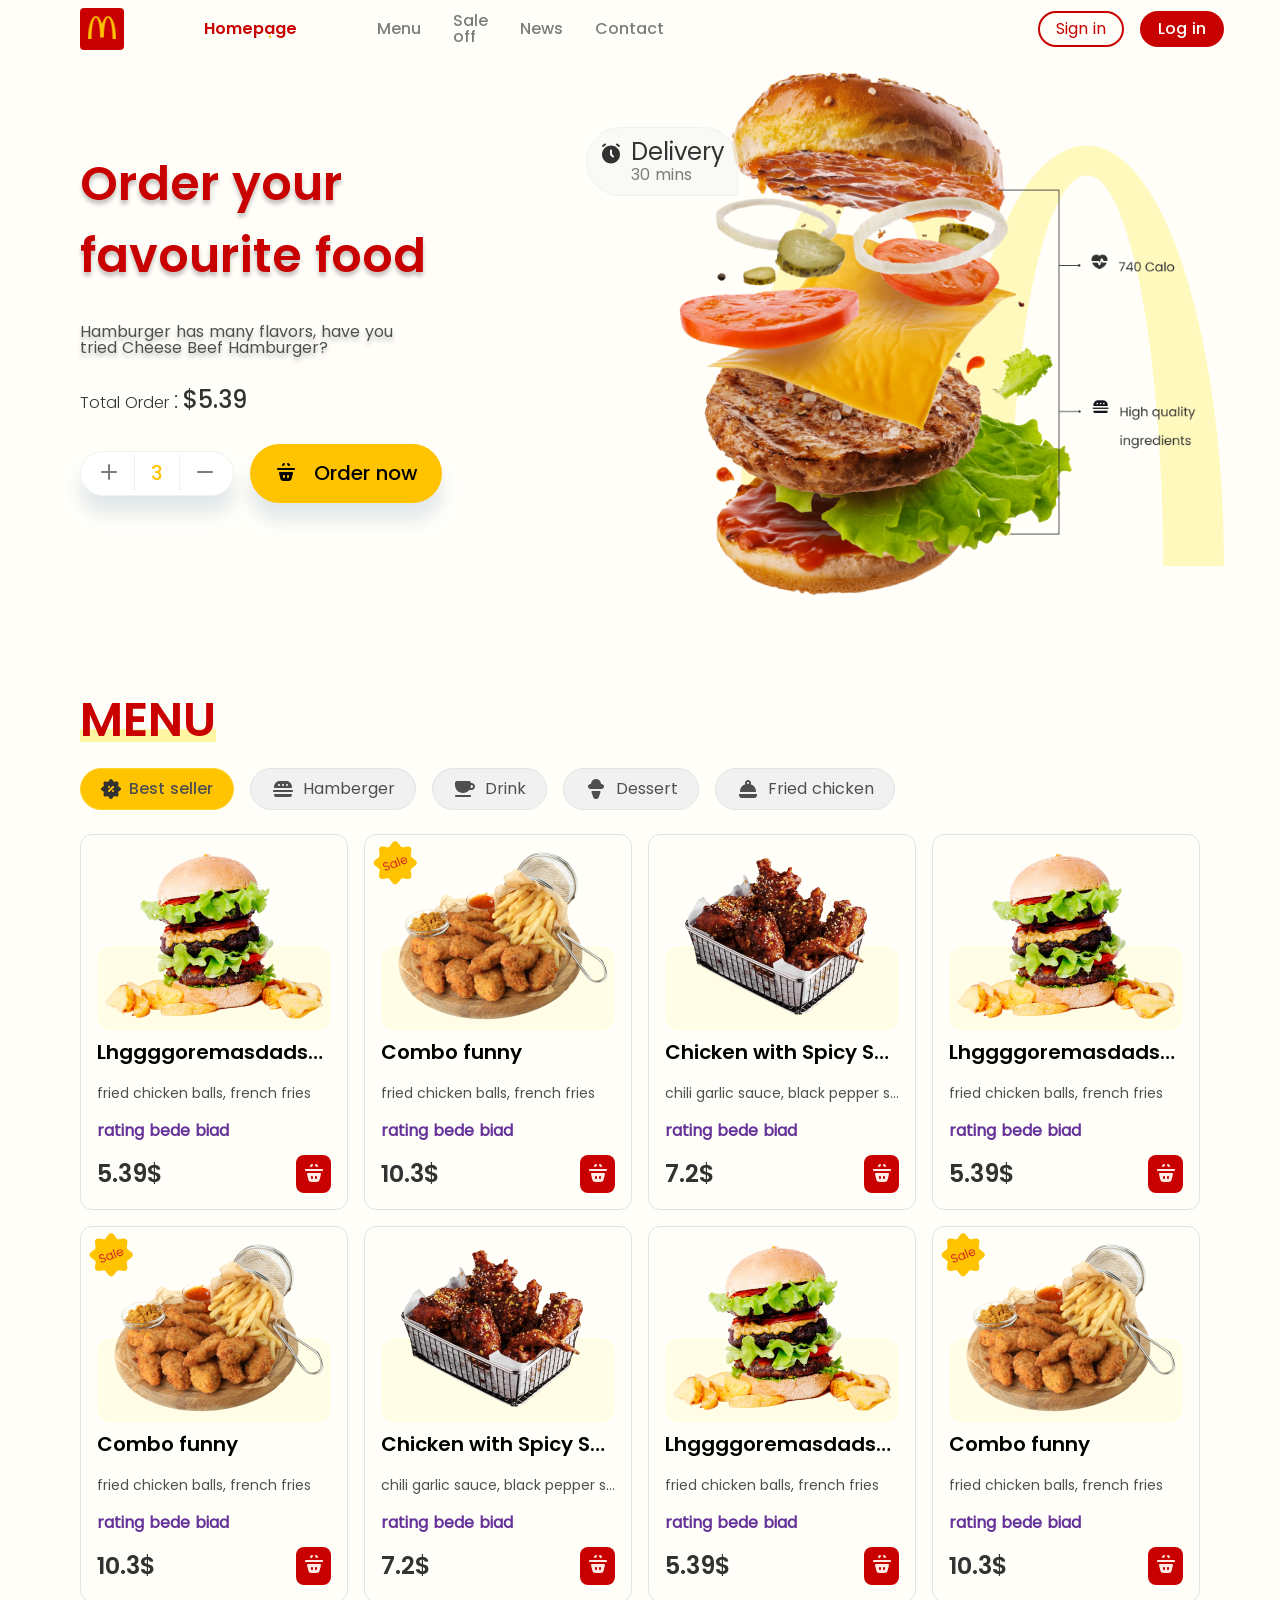
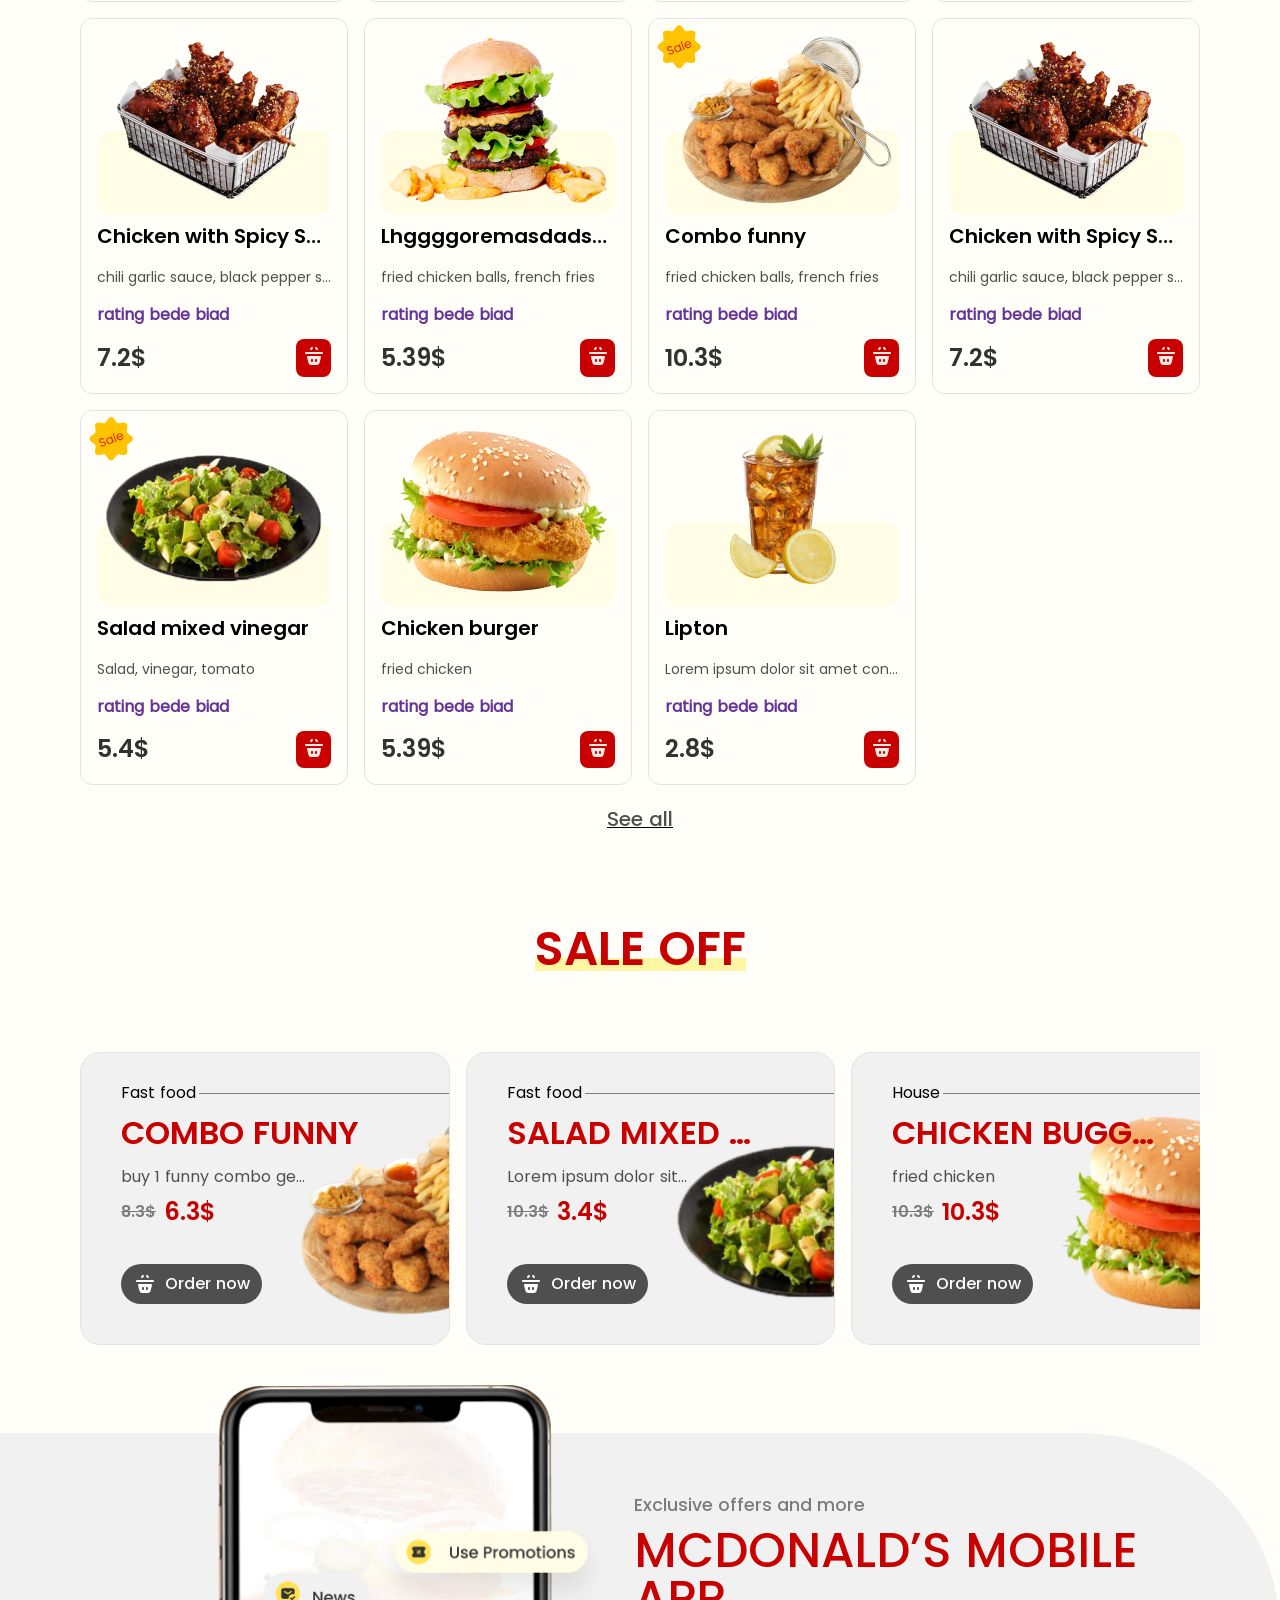
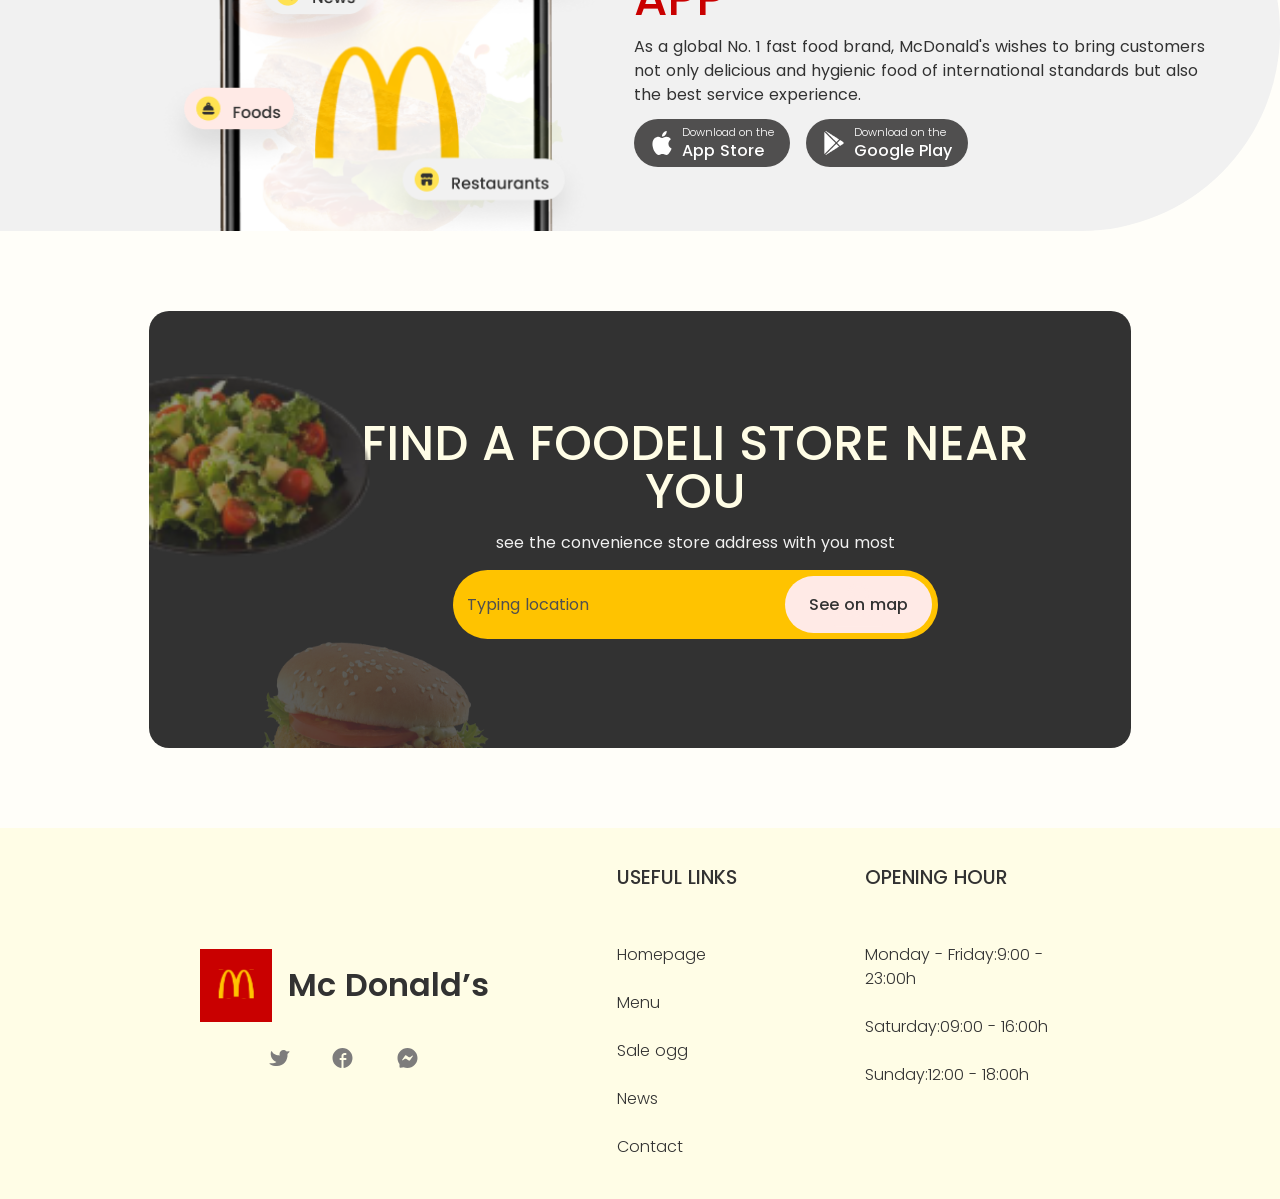
==== index/index.html @ 218534d5 "Add trans and anim to Footer" ====
<!DOCTYPE html>
<html lang="en" dir="ltr">
<head>
    <meta charset="UTF-8">
    <meta name="viewport" content="width=device-width, initial-scale=1.0">


    <link rel="stylesheet" href="../styles/Configure_styles/ResetCss.css">
    <link rel="stylesheet" href="../styles/Configure_styles/Add_fonts.css">
    <link rel="stylesheet" href="../styles/Configure_styles/root.css">


    <link rel="stylesheet" href="../styles/Basic_Styles/HeaderStyle.css">
    <link rel="stylesheet" href="../styles/Basic_Styles/MainStyle.css">
    <link rel="stylesheet" href="../styles/Basic_Styles/FooterStyle.css">

    <link rel="stylesheet" href="../styles/Responsice_Styles/RES_Header.css">
    <link rel="stylesheet" href="../styles/Responsice_Styles/RES_Main.css">
    <link rel="stylesheet" href="../styles/Responsice_Styles/RES_Footer.css">


    <link rel="stylesheet" href="../styles/Trans_Anim_Styles/TransAndAnim_HEADER.css">
    <link rel="stylesheet" href="../styles/Trans_Anim_Styles/TransAndAnim_MAIN.css">
    <link rel="stylesheet" href="../styles/Trans_Anim_Styles/TransAndAnim_FOOTER.css">


    <link rel="icon" href="../images/fac_icon/fav_icon.png">

    <title>97-Guy ft. McDonalds</title>
</head>
<body>

    <header>
        <div class="anim_Main-nav-btn__hover"></div>
        <nav class="header__Mainnavbtn-Container header__GridItmes">
            <a href="#" class="header__MainmacIcon  header__Mainnavbtn-items"  >
                <svg width="28" height="23" viewBox="0 0 28 23" fill="none" xmlns="http://www.w3.org/2000/svg" xmlns:xlink="http://www.w3.org/1999/xlink">
                    <rect width="28" height="23" fill="url(#pattern0_1_102)"/>
                    <defs>
                    <pattern id="pattern0_1_102" patternContentUnits="objectBoundingBox" width="1" height="1">
                    <use xlink:href="#image0_1_102" transform="matrix(0.00198876 0 0 0.0022527 -0.295505 -0.056417)"/>
                    </pattern>
                    <image id="image0_1_102" width="800" height="500" preserveAspectRatio="none" xlink:href="[data-uri]"/>
                    </defs>
                </svg>    
            </a>
            <a href="#HOME_TITLE" class="header__Mainnavtext header__Mainnavbtn-items _CURRENT-PAGE">Homepage</a>
            <a href="#MENU_TITLE" class="header__Mainnavtext header__Mainnavbtn-items">Menu</a>
            <a href="#SALE_OFF" class="header__Mainnavtext header__Mainnavbtn-items">Sale off</a>
            <a href="#NEWS" class="header__Mainnavtext header__Mainnavbtn-items">News</a>
            <a href="#NAV_LINKS" class="header__Mainnavtext header__Mainnavbtn-items">Contact</a>
        </nav>

        <nav class="header__navbtn-Container header__GridItmes">
            <a href="#" class="header__navbtn-items">Sign in</a>
            <a href="#" class="header__navbtn-items">Log in</a>
        </nav>

        <section class="header__MainIdea-Container header__GridItmes">
            <div class="__MainTitleHeader-Container" id="HOME_TITLE">
                <h1>Order your favourite food</h1>
            </div>
            <div class="__MainDiscriptionHeader-Container">
                <p>Hamburger has many flavors, have you tried Cheese Beef Hamburger?</p>
            </div>
            <div class="__MainTotalOderSampleHeader-Container">
                Total Order <span>:</span> <span>$5.39</span>
            </div>
            <div class="__MainCountOrderSampleHeader-Container">
                <a href="#" class="__plusCountOrder">
                    <svg width="24" height="24" viewBox="0 0 24 24" fill="none" xmlns="http://www.w3.org/2000/svg">
                        <path d="M12 5V19" stroke="#7D7C7C" stroke-width="2" stroke-linecap="round" stroke-linejoin="round"/>
                        <path d="M5 12H19" stroke="#7D7C7C" stroke-width="2" stroke-linecap="round" stroke-linejoin="round"/>
                    </svg>                        
                </a>
                <div class="" id="order_conutHeader">
                    3
                </div>
                <a href="#" class="__minussCountOrder">
                    <svg width="24" height="24" viewBox="0 0 24 24" fill="none" xmlns="http://www.w3.org/2000/svg">
                        <path d="M5 12H19" stroke="#7D7C7C" stroke-width="2" stroke-linecap="round" stroke-linejoin="round"/>
                    </svg>                    
                </a>
            </div>
            <a href="#" class="__MainOdernowBtn">
                <div class="basket_icon">
                    <svg width="24" height="24" viewBox="0 0 24 24" fill="none" xmlns="http://www.w3.org/2000/svg">
                    <path fill-rule="evenodd" clip-rule="evenodd" d="M5.9963 12C5.344 12 4.86633 12.6144 5.02717 13.2466L6.42488 18.7398C6.76319 20.0693 7.96032 21 9.33225 21H14.6652C16.0383 21 17.2362 20.0678 17.5734 18.7367L18.9644 13.2456C19.1245 12.6137 18.6469 12 17.9951 12H5.9963ZM9 16C9 15.4477 9.44771 15 10 15C10.5523 15 11 15.4477 11 16V17C11 17.5523 10.5523 18 10 18C9.44771 18 9 17.5523 9 17V16ZM13 16C13 15.4477 13.4477 15 14 15C14.5523 15 15 15.4477 15 16V17C15 17.5523 14.5523 18 14 18C13.4477 18 13 17.5523 13 17V16Z" fill="#FFEAE6"/>
                    <path d="M3 9C3 8.44772 3.44772 8 4 8H20C20.5523 8 21 8.44772 21 9C21 9.55228 20.5523 10 20 10H4C3.44772 10 3 9.55228 3 9Z" fill="#FFEAE6"/>
                    <path fill-rule="evenodd" clip-rule="evenodd" d="M10.7071 4.70711C11.0976 4.31658 11.0976 3.68342 10.7071 3.29289C10.3166 2.90237 9.68342 2.90237 9.29289 3.29289L8.29289 4.29289C7.90237 4.68342 7.90237 5.31658 8.29289 5.70711C8.68342 6.09763 9.31658 6.09763 9.70711 5.70711L10.7071 4.70711ZM13.2929 4.70711C12.9024 4.31658 12.9024 3.68342 13.2929 3.29289C13.6834 2.90237 14.3166 2.90237 14.7071 3.29289L15.7071 4.29289C16.0976 4.68342 16.0976 5.31658 15.7071 5.70711C15.3166 6.09763 14.6834 6.09763 14.2929 5.70711L13.2929 4.70711Z" fill="#FFEAE6"/>
                    </svg>
                </div>
                <div>
                    Order now
                </div>
            </a>
        </section>


        <div class="header_imgTitle header__GridItmes">
            <div class="delivery_absloute-Container">
                <div class="time_icon">
                    <svg width="24" height="24" viewBox="0 0 24 24" fill="none" xmlns="http://www.w3.org/2000/svg">
                        <path fill-rule="evenodd" clip-rule="evenodd" d="M3 13C3 8.02944 7.02944 4 12 4C16.9706 4 21 8.02944 21 13C21 17.9706 16.9706 22 12 22C7.02944 22 3 17.9706 3 13ZM13 9C13 8.44772 12.5523 8 12 8C11.4477 8 11 8.44772 11 9V13C11 13.2652 11.1054 13.5196 11.2929 13.7071L13.2929 15.7071C13.6834 16.0976 14.3166 16.0976 14.7071 15.7071C15.0976 15.3166 15.0976 14.6834 14.7071 14.2929L13 12.5858V9Z" fill="#323232"/>
                        <path d="M4.60006 5.30006C4.15823 5.63143 3.53143 5.54189 3.20006 5.10006C2.86869 4.65823 2.95823 4.03143 3.40006 3.70006L5.40006 2.20006C5.84189 1.86869 6.46869 1.95823 6.80006 2.40006C7.13143 2.84189 7.04189 3.46869 6.60006 3.80006L4.60006 5.30006Z" fill="#323232"/>
                        <path d="M18.6001 2.20018C18.1582 1.86881 17.5314 1.95835 17.2001 2.40018C16.8687 2.842 16.9582 3.46881 17.4001 3.80018L19.4001 5.30018C19.8419 5.63155 20.4687 5.542 20.8001 5.10018C21.1314 4.65835 21.0419 4.03155 20.6001 3.70018L18.6001 2.20018Z" fill="#323232"/>
                    </svg>                        
                </div>
                <div>Delivery</div>
                <div>30 mins</div>
            </div>
            <img class="__imgTitleHeader" src="../images/Header/other/hamber_header.png" alt="Hamburger Image">
        </div>
        
    </header>


    <main>
        <section class="main_Menu_section_1">
            <div class="main_MenuTitle" id="MENU_TITLE">
                <h2 class="red-title">MENU
                <div class="red-title_underLine"></div>
                </h2>
            </div>
    
            <section class="main__MenuBarBtn">
                <a href="#"  class="main__MenuBarBtn--btn_item __MenuBarBtn-btn-text--selected">
                    <svg width="20" height="20" viewBox="0 0 20 20" fill="none" xmlns="http://www.w3.org/2000/svg">
                        <path fill-rule="evenodd" clip-rule="evenodd" d="M11.2193 0.607955C10.6071 -0.199478 9.39325 -0.199478 8.78101 0.607955L7.40698 2.42007C7.18864 2.70802 6.83193 2.85577 6.47393 2.80655L4.22099 2.49678C3.21713 2.35876 2.35882 3.21707 2.49684 4.22092L2.80661 6.47387C2.85583 6.83187 2.70808 7.18858 2.42013 7.40692L0.608016 8.78095C-0.199417 9.39319 -0.199417 10.607 0.608016 11.2193L2.42013 12.5933C2.70808 12.8116 2.85583 13.1683 2.80661 13.5263L2.49684 15.7793C2.35882 16.7831 3.21713 17.6415 4.22098 17.5034L6.47393 17.1937C6.83193 17.1444 7.18864 17.2922 7.40698 17.5801L8.78101 19.3923C9.39325 20.1997 10.6071 20.1997 11.2193 19.3923L12.5934 17.5801C12.8117 17.2922 13.1684 17.1444 13.5264 17.1937L15.7794 17.5034C16.7832 17.6415 17.6415 16.7831 17.5035 15.7793L17.1937 13.5263C17.1445 13.1683 17.2923 12.8116 17.5802 12.5933L19.3923 11.2193C20.1998 10.607 20.1998 9.39319 19.3923 8.78095L17.5802 7.40692C17.2923 7.18858 17.1445 6.83187 17.1937 6.47387L17.5035 4.22092C17.6415 3.21707 16.7832 2.35876 15.7794 2.49678L13.5264 2.80655C13.1684 2.85577 12.8117 2.70802 12.5934 2.42007L11.2193 0.607955ZM12.7072 7.2929C12.3166 6.90237 11.6835 6.90237 11.293 7.2929L7.29296 11.2929C6.90243 11.6834 6.90243 12.3166 7.29296 12.7071C7.68348 13.0976 8.31664 13.0976 8.70717 12.7071L12.7072 8.70711C13.0977 8.31658 13.0977 7.68342 12.7072 7.2929ZM8.00006 9C7.44778 9 7.00006 8.55229 7.00006 8C7.00006 7.44772 7.44778 7 8.00006 7C8.55235 7 9.00006 7.44772 9.00006 8C9.00006 8.55229 8.55235 9 8.00006 9ZM12.0001 13C12.5523 13 13.0001 12.5523 13.0001 12C13.0001 11.4477 12.5523 11 12.0001 11C11.4478 11 11.0001 11.4477 11.0001 12C11.0001 12.5523 11.4478 13 12.0001 13Z" fill="#323232"/>
                    </svg>                    
                    <div href="#" class="__MenuBarBtn-btn-text">Best seller</div>
                </a>
    
                <a href="#"  class="main__MenuBarBtn--btn_item">
                    <svg width="24" height="24" viewBox="0 0 24 24" fill="none" xmlns="http://www.w3.org/2000/svg">
                        <path d="M2 14C2 13.4477 2.44772 13 3 13H21C21.5523 13 22 13.4477 22 14C22 14.5523 21.5523 15 21 15H3C2.44772 15 2 14.5523 2 14Z" fill="#504F4F"/>
                        <path fill-rule="evenodd" clip-rule="evenodd" d="M3 10C3 6.68629 5.68629 4 9 4H15C18.3137 4 21 6.68629 21 10C21 10.5523 20.5523 11 20 11H4C3.44772 11 3 10.5523 3 10ZM9 8C9 8.55228 8.55228 9 8 9C7.44772 9 7 8.55228 7 8C7 7.44772 7.44772 7 8 7C8.55228 7 9 7.44772 9 8ZM12 9C12.5523 9 13 8.55228 13 8C13 7.44772 12.5523 7 12 7C11.4477 7 11 7.44772 11 8C11 8.55228 11.4477 9 12 9ZM17 8C17 8.55228 16.5523 9 16 9C15.4477 9 15 8.55228 15 8C15 7.44772 15.4477 7 16 7C16.5523 7 17 7.44772 17 8Z" fill="#504F4F"/>
                        <path d="M21 18C21 19.1046 20.1046 20 19 20H5C3.89543 20 3 19.1046 3 18C3 17.4477 3.44772 17 4 17H20C20.5523 17 21 17.4477 21 18Z" fill="#504F4F"/>
                    </svg>                                  
                    <div href="#" class="__MenuBarBtn-btn-text">Hamberger</div>
                </a>
    
                <a href="#"  class="main__MenuBarBtn--btn_item">
                    <svg width="24" height="24" viewBox="0 0 24 24" fill="none" xmlns="http://www.w3.org/2000/svg">
                        <path d="M2 19C2 18.4477 2.44772 18 3 18H17C17.5523 18 18 18.4477 18 19C18 19.5523 17.5523 20 17 20H3C2.44772 20 2 19.5523 2 19Z" fill="#504F4F"/>
                        <path fill-rule="evenodd" clip-rule="evenodd" d="M4 4C2.89543 4 2 4.89543 2 6V8C2 12.4183 5.58172 16 10 16C12.5264 16 14.7793 14.8289 16.2454 13H18.5C20.433 13 22 11.433 22 9.5C22 7.567 20.433 6 18.5 6H18C18 4.89543 17.1046 4 16 4H4ZM18 8C18 9.0609 17.7935 10.0736 17.4185 11H18.5C19.3284 11 20 10.3284 20 9.5C20 8.67157 19.3284 8 18.5 8H18Z" fill="#504F4F"/>
                    </svg>                  
                    <div class="__MenuBarBtn-btn-text">Drink</div>
                </a>
    
                <a href="#"  class="main__MenuBarBtn--btn_item">
                    <svg width="24" height="24" viewBox="0 0 24 24" fill="none" xmlns="http://www.w3.org/2000/svg">
                        <path d="M7.50647 15.3511C7.26131 14.6974 7.74459 14 8.4428 14H15.5568C16.255 14 16.7383 14.6974 16.4931 15.3511L14.702 20.1273C14.2796 21.2538 13.2028 22 11.9998 22C10.7968 22 9.71996 21.2538 9.29755 20.1273L7.50647 15.3511Z" fill="#504F4F"/>
                        <path fill-rule="evenodd" clip-rule="evenodd" d="M16.9754 6.5007C17.0026 6.7755 17.2239 7 17.5 7C18.8807 7 20 8.11929 20 9.5C20 10.8807 18.8807 12 17.5 12H12H6.5C5.11929 12 4 10.8807 4 9.5C4 8.11929 5.11929 7 6.5 7C6.77614 7 6.99737 6.7755 7.02462 6.5007C7.27516 3.9737 9.40709 2 12 2C14.5929 2 16.7248 3.9737 16.9754 6.5007Z" fill="#504F4F"/>
                    </svg>              
                    <div class="__MenuBarBtn-btn-text">Dessert</div>
                </a>
    
                <a href="#"  class="main__MenuBarBtn--btn_item">
                    <svg width="24" height="24" viewBox="0 0 24 24" fill="none" xmlns="http://www.w3.org/2000/svg">
                        <path d="M3 17.8C3 17.3582 3.35817 17 3.8 17H20.2C20.6418 17 21 17.3582 21 17.8C21 19.5673 19.5673 21 17.8 21H6.2C4.43269 21 3 19.5673 3 17.8Z" fill="#504F4F"/>
                        <path fill-rule="evenodd" clip-rule="evenodd" d="M3.8 17C3.35817 17 3 17.3582 3 17.8C3 19.5673 4.43269 21 6.2 21H17.8C19.5673 21 21 19.5673 21 17.8C21 17.3582 20.6418 17 20.2 17H3.8Z" fill="#504F4F"/>
                        <path fill-rule="evenodd" clip-rule="evenodd" d="M14.6785 7.35254C14.8842 6.94614 15 6.4866 15 6C15 4.34315 13.6569 3 12 3C10.3431 3 9 4.34315 9 6C9 6.4866 9.11585 6.94614 9.32147 7.35254C6.23647 8.32706 4 11.2119 4 14.619C4 14.8294 4.17056 15 4.38095 15H19.619C19.8294 15 20 14.8294 20 14.619C20 11.2119 17.7635 8.32706 14.6785 7.35254ZM13 6C13 6.55228 12.5523 7 12 7C11.4477 7 11 6.55228 11 6C11 5.44772 11.4477 5 12 5C12.5523 5 13 5.44772 13 6Z" fill="#504F4F"/>
                    </svg>                    
                    <div class="__MenuBarBtn-btn-text">Fried chicken</div>
                </a>
    
            </section>
            
            <section class="main__Product-List-Menu">
                <div class="__Product-List-Menu__item">
                    <a href="#" class="menu__item-img-container">
                        <img src="../images/Main/other/hamber.png" alt="product image">
                    </a>
                    <div class="menu__item-title-container">
                       Lhggggoremasdadsadspadlsadasldpasdldpaapsdsa      </div>
                    <div class="menu__item-detail-container">
                        <p>fried chicken balls, french fries</p>
                    </div>
                    <a href="#" class="menu__item-rating-container">rating bede biad</a>
                    <div class="menu__item-price_basetIcon-container">
                        <div class="menu__item-price-container">
                            5.39$
                        </div>
    
                        <div class="menu__basket-item">
                            <svg width="24" height="24" viewBox="0 0 24 24" fill="none" xmlns="http://www.w3.org/2000/svg">
                                <path fill-rule="evenodd" clip-rule="evenodd" d="M5.9963 12C5.344 12 4.86633 12.6144 5.02717 13.2466L6.42488 18.7398C6.76319 20.0693 7.96032 21 9.33225 21H14.6652C16.0383 21 17.2362 20.0678 17.5734 18.7367L18.9644 13.2456C19.1245 12.6137 18.6469 12 17.9951 12H5.9963ZM9 16C9 15.4477 9.44771 15 10 15C10.5523 15 11 15.4477 11 16V17C11 17.5523 10.5523 18 10 18C9.44771 18 9 17.5523 9 17V16ZM13 16C13 15.4477 13.4477 15 14 15C14.5523 15 15 15.4477 15 16V17C15 17.5523 14.5523 18 14 18C13.4477 18 13 17.5523 13 17V16Z" fill="#FFEAE6"/>
                                <path d="M3 9C3 8.44772 3.44772 8 4 8H20C20.5523 8 21 8.44772 21 9C21 9.55228 20.5523 10 20 10H4C3.44772 10 3 9.55228 3 9Z" fill="#FFEAE6"/>
                                <path fill-rule="evenodd" clip-rule="evenodd" d="M10.7071 4.70711C11.0976 4.31658 11.0976 3.68342 10.7071 3.29289C10.3166 2.90237 9.68342 2.90237 9.29289 3.29289L8.29289 4.29289C7.90237 4.68342 7.90237 5.31658 8.29289 5.70711C8.68342 6.09763 9.31658 6.09763 9.70711 5.70711L10.7071 4.70711ZM13.2929 4.70711C12.9024 4.31658 12.9024 3.68342 13.2929 3.29289C13.6834 2.90237 14.3166 2.90237 14.7071 3.29289L15.7071 4.29289C16.0976 4.68342 16.0976 5.31658 15.7071 5.70711C15.3166 6.09763 14.6834 6.09763 14.2929 5.70711L13.2929 4.70711Z" fill="#FFEAE6"/>
                            </svg>   
                        </div>
                    </div>

                    <div class="__anim_dollar_container">$</div>
                    </div>

                </div>
    
    
                <div class="__Product-List-Menu__item sale-tag">
                    <a href="#" class="menu__item-img-container">
                        <img src="../images/Main/other/chick_fires.png" alt="product image">
                    </a>
                    <div class="menu__item-title-container">
                        Combo funny
                    </div>
                    <div class="menu__item-detail-container">
                        <p>fried chicken balls, french fries</p>
                    </div>
                    <a href="#" class="menu__item-rating-container">rating bede biad</a>
                    <div class="menu__item-price_basetIcon-container">
                        <div class="menu__item-price-container">
                            10.3$
                        </div>
                        
                        <div class="menu__basket-item">
                            <svg width="24" height="24" viewBox="0 0 24 24" fill="none" xmlns="http://www.w3.org/2000/svg">
                                <path fill-rule="evenodd" clip-rule="evenodd" d="M5.9963 12C5.344 12 4.86633 12.6144 5.02717 13.2466L6.42488 18.7398C6.76319 20.0693 7.96032 21 9.33225 21H14.6652C16.0383 21 17.2362 20.0678 17.5734 18.7367L18.9644 13.2456C19.1245 12.6137 18.6469 12 17.9951 12H5.9963ZM9 16C9 15.4477 9.44771 15 10 15C10.5523 15 11 15.4477 11 16V17C11 17.5523 10.5523 18 10 18C9.44771 18 9 17.5523 9 17V16ZM13 16C13 15.4477 13.4477 15 14 15C14.5523 15 15 15.4477 15 16V17C15 17.5523 14.5523 18 14 18C13.4477 18 13 17.5523 13 17V16Z" fill="#FFEAE6"/>
                                <path d="M3 9C3 8.44772 3.44772 8 4 8H20C20.5523 8 21 8.44772 21 9C21 9.55228 20.5523 10 20 10H4C3.44772 10 3 9.55228 3 9Z" fill="#FFEAE6"/>
                                <path fill-rule="evenodd" clip-rule="evenodd" d="M10.7071 4.70711C11.0976 4.31658 11.0976 3.68342 10.7071 3.29289C10.3166 2.90237 9.68342 2.90237 9.29289 3.29289L8.29289 4.29289C7.90237 4.68342 7.90237 5.31658 8.29289 5.70711C8.68342 6.09763 9.31658 6.09763 9.70711 5.70711L10.7071 4.70711ZM13.2929 4.70711C12.9024 4.31658 12.9024 3.68342 13.2929 3.29289C13.6834 2.90237 14.3166 2.90237 14.7071 3.29289L15.7071 4.29289C16.0976 4.68342 16.0976 5.31658 15.7071 5.70711C15.3166 6.09763 14.6834 6.09763 14.2929 5.70711L13.2929 4.70711Z" fill="#FFEAE6"/>
                            </svg>   
                        </div>
                    </div>

                    <div class="__anim_dollar_container">$</div>

                </div>
    
    
    
                <div class="__Product-List-Menu__item">
                    <a href="#" class="menu__item-img-container">
                        <img src="../images/Main/other/chick.png" alt="product image">
                    </a>
                    <div class="menu__item-title-container">
                        ‌Chicken with Spicy Sauce
                    </div>
                    <div class="menu__item-detail-container">
                        <p>chili garlic sauce, black pepper sauce</p>
                    </div>
                    <a href="#" class="menu__item-rating-container">rating bede biad</a>
                    <div class="menu__item-price_basetIcon-container">
                        <div class="menu__item-price-container">
                            7.2$
                        </div>
                        
                        <div href="#" class="menu__basket-item">
                            <svg width="24" height="24" viewBox="0 0 24 24" fill="none" xmlns="http://www.w3.org/2000/svg">
                                <path fill-rule="evenodd" clip-rule="evenodd" d="M5.9963 12C5.344 12 4.86633 12.6144 5.02717 13.2466L6.42488 18.7398C6.76319 20.0693 7.96032 21 9.33225 21H14.6652C16.0383 21 17.2362 20.0678 17.5734 18.7367L18.9644 13.2456C19.1245 12.6137 18.6469 12 17.9951 12H5.9963ZM9 16C9 15.4477 9.44771 15 10 15C10.5523 15 11 15.4477 11 16V17C11 17.5523 10.5523 18 10 18C9.44771 18 9 17.5523 9 17V16ZM13 16C13 15.4477 13.4477 15 14 15C14.5523 15 15 15.4477 15 16V17C15 17.5523 14.5523 18 14 18C13.4477 18 13 17.5523 13 17V16Z" fill="#FFEAE6"/>
                                <path d="M3 9C3 8.44772 3.44772 8 4 8H20C20.5523 8 21 8.44772 21 9C21 9.55228 20.5523 10 20 10H4C3.44772 10 3 9.55228 3 9Z" fill="#FFEAE6"/>
                                <path fill-rule="evenodd" clip-rule="evenodd" d="M10.7071 4.70711C11.0976 4.31658 11.0976 3.68342 10.7071 3.29289C10.3166 2.90237 9.68342 2.90237 9.29289 3.29289L8.29289 4.29289C7.90237 4.68342 7.90237 5.31658 8.29289 5.70711C8.68342 6.09763 9.31658 6.09763 9.70711 5.70711L10.7071 4.70711ZM13.2929 4.70711C12.9024 4.31658 12.9024 3.68342 13.2929 3.29289C13.6834 2.90237 14.3166 2.90237 14.7071 3.29289L15.7071 4.29289C16.0976 4.68342 16.0976 5.31658 15.7071 5.70711C15.3166 6.09763 14.6834 6.09763 14.2929 5.70711L13.2929 4.70711Z" fill="#FFEAE6"/>
                            </svg>   
                        </div>
                    </div>
                    <div class="__anim_dollar_container">$</div>

                </div>
    


                <div class="__Product-List-Menu__item">
                    <a href="#" class="menu__item-img-container">
                        <img src="../images/Main/other/hamber.png" alt="product image">
                    </a>
                    <div class="menu__item-title-container">
                       Lhggggoremasdadsadspadlsadasldpasdldpaapsdsa      </div>
                    <div class="menu__item-detail-container">
                        <p>fried chicken balls, french fries</p>
                    </div>
                    <a href="#" class="menu__item-rating-container">rating bede biad</a>
                    <div class="menu__item-price_basetIcon-container">
                        <div class="menu__item-price-container">
                            5.39$
                        </div>
    
                        <div href="#" class="menu__basket-item">
                            <svg width="24" height="24" viewBox="0 0 24 24" fill="none" xmlns="http://www.w3.org/2000/svg">
                                <path fill-rule="evenodd" clip-rule="evenodd" d="M5.9963 12C5.344 12 4.86633 12.6144 5.02717 13.2466L6.42488 18.7398C6.76319 20.0693 7.96032 21 9.33225 21H14.6652C16.0383 21 17.2362 20.0678 17.5734 18.7367L18.9644 13.2456C19.1245 12.6137 18.6469 12 17.9951 12H5.9963ZM9 16C9 15.4477 9.44771 15 10 15C10.5523 15 11 15.4477 11 16V17C11 17.5523 10.5523 18 10 18C9.44771 18 9 17.5523 9 17V16ZM13 16C13 15.4477 13.4477 15 14 15C14.5523 15 15 15.4477 15 16V17C15 17.5523 14.5523 18 14 18C13.4477 18 13 17.5523 13 17V16Z" fill="#FFEAE6"/>
                                <path d="M3 9C3 8.44772 3.44772 8 4 8H20C20.5523 8 21 8.44772 21 9C21 9.55228 20.5523 10 20 10H4C3.44772 10 3 9.55228 3 9Z" fill="#FFEAE6"/>
                                <path fill-rule="evenodd" clip-rule="evenodd" d="M10.7071 4.70711C11.0976 4.31658 11.0976 3.68342 10.7071 3.29289C10.3166 2.90237 9.68342 2.90237 9.29289 3.29289L8.29289 4.29289C7.90237 4.68342 7.90237 5.31658 8.29289 5.70711C8.68342 6.09763 9.31658 6.09763 9.70711 5.70711L10.7071 4.70711ZM13.2929 4.70711C12.9024 4.31658 12.9024 3.68342 13.2929 3.29289C13.6834 2.90237 14.3166 2.90237 14.7071 3.29289L15.7071 4.29289C16.0976 4.68342 16.0976 5.31658 15.7071 5.70711C15.3166 6.09763 14.6834 6.09763 14.2929 5.70711L13.2929 4.70711Z" fill="#FFEAE6"/>
                            </svg>   
                        </div>
                    </div>

                    <div class="__anim_dollar_container">$</div>

                </div>
    
    
                <div class="__Product-List-Menu__item sale-tag">
                    <a href="#" class="menu__item-img-container">
                        <img src="../images/Main/other/chick_fires.png" alt="product image">
                    </a>
                    <div class="menu__item-title-container">
                        Combo funny
                    </div>
                    <div class="menu__item-detail-container">
                        <p>fried chicken balls, french fries</p>
                    </div>
                    <a href="#" class="menu__item-rating-container">rating bede biad</a>
                    <div class="menu__item-price_basetIcon-container">
                        <div class="menu__item-price-container">
                            10.3$
                        </div>
                        
                        <div href="#" class="menu__basket-item">
                            <svg width="24" height="24" viewBox="0 0 24 24" fill="none" xmlns="http://www.w3.org/2000/svg">
                                <path fill-rule="evenodd" clip-rule="evenodd" d="M5.9963 12C5.344 12 4.86633 12.6144 5.02717 13.2466L6.42488 18.7398C6.76319 20.0693 7.96032 21 9.33225 21H14.6652C16.0383 21 17.2362 20.0678 17.5734 18.7367L18.9644 13.2456C19.1245 12.6137 18.6469 12 17.9951 12H5.9963ZM9 16C9 15.4477 9.44771 15 10 15C10.5523 15 11 15.4477 11 16V17C11 17.5523 10.5523 18 10 18C9.44771 18 9 17.5523 9 17V16ZM13 16C13 15.4477 13.4477 15 14 15C14.5523 15 15 15.4477 15 16V17C15 17.5523 14.5523 18 14 18C13.4477 18 13 17.5523 13 17V16Z" fill="#FFEAE6"/>
                                <path d="M3 9C3 8.44772 3.44772 8 4 8H20C20.5523 8 21 8.44772 21 9C21 9.55228 20.5523 10 20 10H4C3.44772 10 3 9.55228 3 9Z" fill="#FFEAE6"/>
                                <path fill-rule="evenodd" clip-rule="evenodd" d="M10.7071 4.70711C11.0976 4.31658 11.0976 3.68342 10.7071 3.29289C10.3166 2.90237 9.68342 2.90237 9.29289 3.29289L8.29289 4.29289C7.90237 4.68342 7.90237 5.31658 8.29289 5.70711C8.68342 6.09763 9.31658 6.09763 9.70711 5.70711L10.7071 4.70711ZM13.2929 4.70711C12.9024 4.31658 12.9024 3.68342 13.2929 3.29289C13.6834 2.90237 14.3166 2.90237 14.7071 3.29289L15.7071 4.29289C16.0976 4.68342 16.0976 5.31658 15.7071 5.70711C15.3166 6.09763 14.6834 6.09763 14.2929 5.70711L13.2929 4.70711Z" fill="#FFEAE6"/>
                            </svg>   
                        </div>
                    </div>
                    <div class="__anim_dollar_container">$</div>

                </div>
    
    
    
                <div class="__Product-List-Menu__item">
                    <a href="#" class="menu__item-img-container">
                        <img src="../images/Main/other/chick.png" alt="product image">
                    </a>
                    <div class="menu__item-title-container">
                        ‌Chicken with Spicy Sauce
                    </div>
                    <div class="menu__item-detail-container">
                        <p>chili garlic sauce, black pepper sauce</p>
                    </div>
                    <a href="#" class="menu__item-rating-container">rating bede biad</a>
                    <div class="menu__item-price_basetIcon-container">
                        <div class="menu__item-price-container">
                            7.2$
                        </div>
                        
                        <div href="#" class="menu__basket-item">
                            <svg width="24" height="24" viewBox="0 0 24 24" fill="none" xmlns="http://www.w3.org/2000/svg">
                                <path fill-rule="evenodd" clip-rule="evenodd" d="M5.9963 12C5.344 12 4.86633 12.6144 5.02717 13.2466L6.42488 18.7398C6.76319 20.0693 7.96032 21 9.33225 21H14.6652C16.0383 21 17.2362 20.0678 17.5734 18.7367L18.9644 13.2456C19.1245 12.6137 18.6469 12 17.9951 12H5.9963ZM9 16C9 15.4477 9.44771 15 10 15C10.5523 15 11 15.4477 11 16V17C11 17.5523 10.5523 18 10 18C9.44771 18 9 17.5523 9 17V16ZM13 16C13 15.4477 13.4477 15 14 15C14.5523 15 15 15.4477 15 16V17C15 17.5523 14.5523 18 14 18C13.4477 18 13 17.5523 13 17V16Z" fill="#FFEAE6"/>
                                <path d="M3 9C3 8.44772 3.44772 8 4 8H20C20.5523 8 21 8.44772 21 9C21 9.55228 20.5523 10 20 10H4C3.44772 10 3 9.55228 3 9Z" fill="#FFEAE6"/>
                                <path fill-rule="evenodd" clip-rule="evenodd" d="M10.7071 4.70711C11.0976 4.31658 11.0976 3.68342 10.7071 3.29289C10.3166 2.90237 9.68342 2.90237 9.29289 3.29289L8.29289 4.29289C7.90237 4.68342 7.90237 5.31658 8.29289 5.70711C8.68342 6.09763 9.31658 6.09763 9.70711 5.70711L10.7071 4.70711ZM13.2929 4.70711C12.9024 4.31658 12.9024 3.68342 13.2929 3.29289C13.6834 2.90237 14.3166 2.90237 14.7071 3.29289L15.7071 4.29289C16.0976 4.68342 16.0976 5.31658 15.7071 5.70711C15.3166 6.09763 14.6834 6.09763 14.2929 5.70711L13.2929 4.70711Z" fill="#FFEAE6"/>
                            </svg>   
                        </div>
                    </div>
                    <div class="__anim_dollar_container">$</div>

                </div>
    

                <div class="__Product-List-Menu__item">
                    <a href="#" class="menu__item-img-container">
                        <img src="../images/Main/other/hamber.png" alt="product image">
                    </a>
                    <div class="menu__item-title-container">
                       Lhggggoremasdadsadspadlsadasldpasdldpaapsdsa   
                       </div>
                    <div class="menu__item-detail-container">
                        <p>fried chicken balls, french fries</p>
                    </div>
                    <a href="#" class="menu__item-rating-container">rating bede biad</a>
                    <div class="menu__item-price_basetIcon-container">
                        <div class="menu__item-price-container">
                            5.39$
                        </div>
    
                        <div href="#" class="menu__basket-item">
                            <svg width="24" height="24" viewBox="0 0 24 24" fill="none" xmlns="http://www.w3.org/2000/svg">
                                <path fill-rule="evenodd" clip-rule="evenodd" d="M5.9963 12C5.344 12 4.86633 12.6144 5.02717 13.2466L6.42488 18.7398C6.76319 20.0693 7.96032 21 9.33225 21H14.6652C16.0383 21 17.2362 20.0678 17.5734 18.7367L18.9644 13.2456C19.1245 12.6137 18.6469 12 17.9951 12H5.9963ZM9 16C9 15.4477 9.44771 15 10 15C10.5523 15 11 15.4477 11 16V17C11 17.5523 10.5523 18 10 18C9.44771 18 9 17.5523 9 17V16ZM13 16C13 15.4477 13.4477 15 14 15C14.5523 15 15 15.4477 15 16V17C15 17.5523 14.5523 18 14 18C13.4477 18 13 17.5523 13 17V16Z" fill="#FFEAE6"/>
                                <path d="M3 9C3 8.44772 3.44772 8 4 8H20C20.5523 8 21 8.44772 21 9C21 9.55228 20.5523 10 20 10H4C3.44772 10 3 9.55228 3 9Z" fill="#FFEAE6"/>
                                <path fill-rule="evenodd" clip-rule="evenodd" d="M10.7071 4.70711C11.0976 4.31658 11.0976 3.68342 10.7071 3.29289C10.3166 2.90237 9.68342 2.90237 9.29289 3.29289L8.29289 4.29289C7.90237 4.68342 7.90237 5.31658 8.29289 5.70711C8.68342 6.09763 9.31658 6.09763 9.70711 5.70711L10.7071 4.70711ZM13.2929 4.70711C12.9024 4.31658 12.9024 3.68342 13.2929 3.29289C13.6834 2.90237 14.3166 2.90237 14.7071 3.29289L15.7071 4.29289C16.0976 4.68342 16.0976 5.31658 15.7071 5.70711C15.3166 6.09763 14.6834 6.09763 14.2929 5.70711L13.2929 4.70711Z" fill="#FFEAE6"/>
                            </svg>   
                        </div>
                    </div>
                    <div class="__anim_dollar_container">$</div>

                </div>
    
    
                <div class="__Product-List-Menu__item sale-tag">
                    <a href="#" class="menu__item-img-container">
                        <img src="../images/Main/other/chick_fires.png" alt="product image">
                    </a>
                    <div class="menu__item-title-container">
                        Combo funny
                    </div>
                    <div class="menu__item-detail-container">
                        <p>fried chicken balls, french fries</p>
                    </div>
                    <a href="#" class="menu__item-rating-container">rating bede biad</a>
                    <div class="menu__item-price_basetIcon-container">
                        <div class="menu__item-price-container">
                            10.3$
                        </div>
                        
                        <div href="#" class="menu__basket-item">
                            <svg width="24" height="24" viewBox="0 0 24 24" fill="none" xmlns="http://www.w3.org/2000/svg">
                                <path fill-rule="evenodd" clip-rule="evenodd" d="M5.9963 12C5.344 12 4.86633 12.6144 5.02717 13.2466L6.42488 18.7398C6.76319 20.0693 7.96032 21 9.33225 21H14.6652C16.0383 21 17.2362 20.0678 17.5734 18.7367L18.9644 13.2456C19.1245 12.6137 18.6469 12 17.9951 12H5.9963ZM9 16C9 15.4477 9.44771 15 10 15C10.5523 15 11 15.4477 11 16V17C11 17.5523 10.5523 18 10 18C9.44771 18 9 17.5523 9 17V16ZM13 16C13 15.4477 13.4477 15 14 15C14.5523 15 15 15.4477 15 16V17C15 17.5523 14.5523 18 14 18C13.4477 18 13 17.5523 13 17V16Z" fill="#FFEAE6"/>
                                <path d="M3 9C3 8.44772 3.44772 8 4 8H20C20.5523 8 21 8.44772 21 9C21 9.55228 20.5523 10 20 10H4C3.44772 10 3 9.55228 3 9Z" fill="#FFEAE6"/>
                                <path fill-rule="evenodd" clip-rule="evenodd" d="M10.7071 4.70711C11.0976 4.31658 11.0976 3.68342 10.7071 3.29289C10.3166 2.90237 9.68342 2.90237 9.29289 3.29289L8.29289 4.29289C7.90237 4.68342 7.90237 5.31658 8.29289 5.70711C8.68342 6.09763 9.31658 6.09763 9.70711 5.70711L10.7071 4.70711ZM13.2929 4.70711C12.9024 4.31658 12.9024 3.68342 13.2929 3.29289C13.6834 2.90237 14.3166 2.90237 14.7071 3.29289L15.7071 4.29289C16.0976 4.68342 16.0976 5.31658 15.7071 5.70711C15.3166 6.09763 14.6834 6.09763 14.2929 5.70711L13.2929 4.70711Z" fill="#FFEAE6"/>
                            </svg>   
                        </div>
                    </div>
                    <div class="__anim_dollar_container">$</div>

                </div>
    
    
    
                <div class="__Product-List-Menu__item">
                    <a href="#" class="menu__item-img-container">
                        <img src="../images/Main/other/chick.png" alt="product image">
                    </a>
                    <div class="menu__item-title-container">
                        ‌Chicken with Spicy Sauce
                    </div>
                    <div class="menu__item-detail-container">
                        <p>chili garlic sauce, black pepper sauce</p>
                    </div>
                    <a href="#" class="menu__item-rating-container">rating bede biad</a>
                    <div class="menu__item-price_basetIcon-container">
                        <div class="menu__item-price-container">
                            7.2$
                        </div>
                        
                        <div href="#" class="menu__basket-item">
                            <svg width="24" height="24" viewBox="0 0 24 24" fill="none" xmlns="http://www.w3.org/2000/svg">
                                <path fill-rule="evenodd" clip-rule="evenodd" d="M5.9963 12C5.344 12 4.86633 12.6144 5.02717 13.2466L6.42488 18.7398C6.76319 20.0693 7.96032 21 9.33225 21H14.6652C16.0383 21 17.2362 20.0678 17.5734 18.7367L18.9644 13.2456C19.1245 12.6137 18.6469 12 17.9951 12H5.9963ZM9 16C9 15.4477 9.44771 15 10 15C10.5523 15 11 15.4477 11 16V17C11 17.5523 10.5523 18 10 18C9.44771 18 9 17.5523 9 17V16ZM13 16C13 15.4477 13.4477 15 14 15C14.5523 15 15 15.4477 15 16V17C15 17.5523 14.5523 18 14 18C13.4477 18 13 17.5523 13 17V16Z" fill="#FFEAE6"/>
                                <path d="M3 9C3 8.44772 3.44772 8 4 8H20C20.5523 8 21 8.44772 21 9C21 9.55228 20.5523 10 20 10H4C3.44772 10 3 9.55228 3 9Z" fill="#FFEAE6"/>
                                <path fill-rule="evenodd" clip-rule="evenodd" d="M10.7071 4.70711C11.0976 4.31658 11.0976 3.68342 10.7071 3.29289C10.3166 2.90237 9.68342 2.90237 9.29289 3.29289L8.29289 4.29289C7.90237 4.68342 7.90237 5.31658 8.29289 5.70711C8.68342 6.09763 9.31658 6.09763 9.70711 5.70711L10.7071 4.70711ZM13.2929 4.70711C12.9024 4.31658 12.9024 3.68342 13.2929 3.29289C13.6834 2.90237 14.3166 2.90237 14.7071 3.29289L15.7071 4.29289C16.0976 4.68342 16.0976 5.31658 15.7071 5.70711C15.3166 6.09763 14.6834 6.09763 14.2929 5.70711L13.2929 4.70711Z" fill="#FFEAE6"/>
                            </svg>   
                        </div>
                    </div>

                    <div class="__anim_dollar_container">$</div>

                </div>
    
                <div class="__Product-List-Menu__item">
                    <a href="#" class="menu__item-img-container">
                        <img src="../images/Main/other/hamber.png" alt="product image">
                    </a>
                    <div class="menu__item-title-container">
                       Lhggggoremasdadsadspadlsadasldpasdldpaapsdsa      </div>
                    <div class="menu__item-detail-container">
                        <p>fried chicken balls, french fries</p>
                    </div>
                    <a href="#" class="menu__item-rating-container">rating bede biad</a>
                    <div class="menu__item-price_basetIcon-container">
                        <div class="menu__item-price-container">
                            5.39$
                        </div>
    
                        <div href="#" class="menu__basket-item">
                            <svg width="24" height="24" viewBox="0 0 24 24" fill="none" xmlns="http://www.w3.org/2000/svg">
                                <path fill-rule="evenodd" clip-rule="evenodd" d="M5.9963 12C5.344 12 4.86633 12.6144 5.02717 13.2466L6.42488 18.7398C6.76319 20.0693 7.96032 21 9.33225 21H14.6652C16.0383 21 17.2362 20.0678 17.5734 18.7367L18.9644 13.2456C19.1245 12.6137 18.6469 12 17.9951 12H5.9963ZM9 16C9 15.4477 9.44771 15 10 15C10.5523 15 11 15.4477 11 16V17C11 17.5523 10.5523 18 10 18C9.44771 18 9 17.5523 9 17V16ZM13 16C13 15.4477 13.4477 15 14 15C14.5523 15 15 15.4477 15 16V17C15 17.5523 14.5523 18 14 18C13.4477 18 13 17.5523 13 17V16Z" fill="#FFEAE6"/>
                                <path d="M3 9C3 8.44772 3.44772 8 4 8H20C20.5523 8 21 8.44772 21 9C21 9.55228 20.5523 10 20 10H4C3.44772 10 3 9.55228 3 9Z" fill="#FFEAE6"/>
                                <path fill-rule="evenodd" clip-rule="evenodd" d="M10.7071 4.70711C11.0976 4.31658 11.0976 3.68342 10.7071 3.29289C10.3166 2.90237 9.68342 2.90237 9.29289 3.29289L8.29289 4.29289C7.90237 4.68342 7.90237 5.31658 8.29289 5.70711C8.68342 6.09763 9.31658 6.09763 9.70711 5.70711L10.7071 4.70711ZM13.2929 4.70711C12.9024 4.31658 12.9024 3.68342 13.2929 3.29289C13.6834 2.90237 14.3166 2.90237 14.7071 3.29289L15.7071 4.29289C16.0976 4.68342 16.0976 5.31658 15.7071 5.70711C15.3166 6.09763 14.6834 6.09763 14.2929 5.70711L13.2929 4.70711Z" fill="#FFEAE6"/>
                            </svg>   
                        </div>
                    </div>
                    <div class="__anim_dollar_container">$</div>

                </div>
    
    
                <div class="__Product-List-Menu__item sale-tag">
                    <a href="#" class="menu__item-img-container">
                        <img src="../images/Main/other/chick_fires.png" alt="product image">
                    </a>
                    <div class="menu__item-title-container">
                        Combo funny
                    </div>
                    <div class="menu__item-detail-container">
                        <p>fried chicken balls, french fries</p>
                    </div>
                    <a href="#" class="menu__item-rating-container">rating bede biad</a>
                    <div class="menu__item-price_basetIcon-container">
                        <div class="menu__item-price-container">
                            10.3$
                        </div>
                        
                        <div href="#" class="menu__basket-item">
                            <svg width="24" height="24" viewBox="0 0 24 24" fill="none" xmlns="http://www.w3.org/2000/svg">
                                <path fill-rule="evenodd" clip-rule="evenodd" d="M5.9963 12C5.344 12 4.86633 12.6144 5.02717 13.2466L6.42488 18.7398C6.76319 20.0693 7.96032 21 9.33225 21H14.6652C16.0383 21 17.2362 20.0678 17.5734 18.7367L18.9644 13.2456C19.1245 12.6137 18.6469 12 17.9951 12H5.9963ZM9 16C9 15.4477 9.44771 15 10 15C10.5523 15 11 15.4477 11 16V17C11 17.5523 10.5523 18 10 18C9.44771 18 9 17.5523 9 17V16ZM13 16C13 15.4477 13.4477 15 14 15C14.5523 15 15 15.4477 15 16V17C15 17.5523 14.5523 18 14 18C13.4477 18 13 17.5523 13 17V16Z" fill="#FFEAE6"/>
                                <path d="M3 9C3 8.44772 3.44772 8 4 8H20C20.5523 8 21 8.44772 21 9C21 9.55228 20.5523 10 20 10H4C3.44772 10 3 9.55228 3 9Z" fill="#FFEAE6"/>
                                <path fill-rule="evenodd" clip-rule="evenodd" d="M10.7071 4.70711C11.0976 4.31658 11.0976 3.68342 10.7071 3.29289C10.3166 2.90237 9.68342 2.90237 9.29289 3.29289L8.29289 4.29289C7.90237 4.68342 7.90237 5.31658 8.29289 5.70711C8.68342 6.09763 9.31658 6.09763 9.70711 5.70711L10.7071 4.70711ZM13.2929 4.70711C12.9024 4.31658 12.9024 3.68342 13.2929 3.29289C13.6834 2.90237 14.3166 2.90237 14.7071 3.29289L15.7071 4.29289C16.0976 4.68342 16.0976 5.31658 15.7071 5.70711C15.3166 6.09763 14.6834 6.09763 14.2929 5.70711L13.2929 4.70711Z" fill="#FFEAE6"/>
                            </svg>   
                        </div>
                    </div>
                    <div class="__anim_dollar_container">$</div>

                </div>
    
    
    
                <div class="__Product-List-Menu__item">
                    <a href="#" class="menu__item-img-container">
                        <img src="../images/Main/other/chick.png" alt="product image">
                    </a>
                    <div class="menu__item-title-container">
                        ‌Chicken with Spicy Sauce
                    </div>
                    <div class="menu__item-detail-container">
                        <p>chili garlic sauce, black pepper sauce</p>
                    </div>
                    <a href="#" class="menu__item-rating-container">rating bede biad</a>
                    <div class="menu__item-price_basetIcon-container">
                        <div class="menu__item-price-container">
                            7.2$
                        </div>
                        
                        <div href="#" class="menu__basket-item">
                            <svg width="24" height="24" viewBox="0 0 24 24" fill="none" xmlns="http://www.w3.org/2000/svg">
                                <path fill-rule="evenodd" clip-rule="evenodd" d="M5.9963 12C5.344 12 4.86633 12.6144 5.02717 13.2466L6.42488 18.7398C6.76319 20.0693 7.96032 21 9.33225 21H14.6652C16.0383 21 17.2362 20.0678 17.5734 18.7367L18.9644 13.2456C19.1245 12.6137 18.6469 12 17.9951 12H5.9963ZM9 16C9 15.4477 9.44771 15 10 15C10.5523 15 11 15.4477 11 16V17C11 17.5523 10.5523 18 10 18C9.44771 18 9 17.5523 9 17V16ZM13 16C13 15.4477 13.4477 15 14 15C14.5523 15 15 15.4477 15 16V17C15 17.5523 14.5523 18 14 18C13.4477 18 13 17.5523 13 17V16Z" fill="#FFEAE6"/>
                                <path d="M3 9C3 8.44772 3.44772 8 4 8H20C20.5523 8 21 8.44772 21 9C21 9.55228 20.5523 10 20 10H4C3.44772 10 3 9.55228 3 9Z" fill="#FFEAE6"/>
                                <path fill-rule="evenodd" clip-rule="evenodd" d="M10.7071 4.70711C11.0976 4.31658 11.0976 3.68342 10.7071 3.29289C10.3166 2.90237 9.68342 2.90237 9.29289 3.29289L8.29289 4.29289C7.90237 4.68342 7.90237 5.31658 8.29289 5.70711C8.68342 6.09763 9.31658 6.09763 9.70711 5.70711L10.7071 4.70711ZM13.2929 4.70711C12.9024 4.31658 12.9024 3.68342 13.2929 3.29289C13.6834 2.90237 14.3166 2.90237 14.7071 3.29289L15.7071 4.29289C16.0976 4.68342 16.0976 5.31658 15.7071 5.70711C15.3166 6.09763 14.6834 6.09763 14.2929 5.70711L13.2929 4.70711Z" fill="#FFEAE6"/>
                            </svg>   
                        </div>
                    </div>
                    <div class="__anim_dollar_container">$</div>

                </div>
    
    
    
                <div class="__Product-List-Menu__item sale-tag">
                    
                    <a href="#" class="menu__item-img-container">
                        <img src="../images/Main/other/salad.png" alt="product image">
                    </a>
                    <div class="menu__item-title-container">
                        Salad mixed vinegar
                    </div>
                    <div class="menu__item-detail-container">
                        <p>Salad, vinegar, tomato</p>
                    </div>
                    <a href="#" class="menu__item-rating-container">rating bede biad</a>
                    <div class="menu__item-price_basetIcon-container">
                        <div class="menu__item-price-container">
                            5.4$
                        </div>
                        
                        <div href="#" class="menu__basket-item">
                            <svg width="24" height="24" viewBox="0 0 24 24" fill="none" xmlns="http://www.w3.org/2000/svg">
                                <path fill-rule="evenodd" clip-rule="evenodd" d="M5.9963 12C5.344 12 4.86633 12.6144 5.02717 13.2466L6.42488 18.7398C6.76319 20.0693 7.96032 21 9.33225 21H14.6652C16.0383 21 17.2362 20.0678 17.5734 18.7367L18.9644 13.2456C19.1245 12.6137 18.6469 12 17.9951 12H5.9963ZM9 16C9 15.4477 9.44771 15 10 15C10.5523 15 11 15.4477 11 16V17C11 17.5523 10.5523 18 10 18C9.44771 18 9 17.5523 9 17V16ZM13 16C13 15.4477 13.4477 15 14 15C14.5523 15 15 15.4477 15 16V17C15 17.5523 14.5523 18 14 18C13.4477 18 13 17.5523 13 17V16Z" fill="#FFEAE6"/>
                                <path d="M3 9C3 8.44772 3.44772 8 4 8H20C20.5523 8 21 8.44772 21 9C21 9.55228 20.5523 10 20 10H4C3.44772 10 3 9.55228 3 9Z" fill="#FFEAE6"/>
                                <path fill-rule="evenodd" clip-rule="evenodd" d="M10.7071 4.70711C11.0976 4.31658 11.0976 3.68342 10.7071 3.29289C10.3166 2.90237 9.68342 2.90237 9.29289 3.29289L8.29289 4.29289C7.90237 4.68342 7.90237 5.31658 8.29289 5.70711C8.68342 6.09763 9.31658 6.09763 9.70711 5.70711L10.7071 4.70711ZM13.2929 4.70711C12.9024 4.31658 12.9024 3.68342 13.2929 3.29289C13.6834 2.90237 14.3166 2.90237 14.7071 3.29289L15.7071 4.29289C16.0976 4.68342 16.0976 5.31658 15.7071 5.70711C15.3166 6.09763 14.6834 6.09763 14.2929 5.70711L13.2929 4.70711Z" fill="#FFEAE6"/>
                            </svg>   
                        </div>
                    </div>
                    <div class="__anim_dollar_container">$</div>

                </div>
    
    
    
                <div class="__Product-List-Menu__item">
                    <a href="#" class="menu__item-img-container">
                        <img src="../images/Main/other/hamber_2.png" alt="product image">
                    </a>
                    <div class="menu__item-title-container">
                        Chicken burger
                    </div>
                    <div class="menu__item-detail-container">
                        <p>fried chicken</p>
                    </div>
                    <a href="#" class="menu__item-rating-container">rating bede biad</a>
                    <div class="menu__item-price_basetIcon-container">
                        <div class="menu__item-price-container">
                            5.39$
                        </div>
                        
                        <div href="#" class="menu__basket-item">
                            <svg width="24" height="24" viewBox="0 0 24 24" fill="none" xmlns="http://www.w3.org/2000/svg">
                                <path fill-rule="evenodd" clip-rule="evenodd" d="M5.9963 12C5.344 12 4.86633 12.6144 5.02717 13.2466L6.42488 18.7398C6.76319 20.0693 7.96032 21 9.33225 21H14.6652C16.0383 21 17.2362 20.0678 17.5734 18.7367L18.9644 13.2456C19.1245 12.6137 18.6469 12 17.9951 12H5.9963ZM9 16C9 15.4477 9.44771 15 10 15C10.5523 15 11 15.4477 11 16V17C11 17.5523 10.5523 18 10 18C9.44771 18 9 17.5523 9 17V16ZM13 16C13 15.4477 13.4477 15 14 15C14.5523 15 15 15.4477 15 16V17C15 17.5523 14.5523 18 14 18C13.4477 18 13 17.5523 13 17V16Z" fill="#FFEAE6"/>
                                <path d="M3 9C3 8.44772 3.44772 8 4 8H20C20.5523 8 21 8.44772 21 9C21 9.55228 20.5523 10 20 10H4C3.44772 10 3 9.55228 3 9Z" fill="#FFEAE6"/>
                                <path fill-rule="evenodd" clip-rule="evenodd" d="M10.7071 4.70711C11.0976 4.31658 11.0976 3.68342 10.7071 3.29289C10.3166 2.90237 9.68342 2.90237 9.29289 3.29289L8.29289 4.29289C7.90237 4.68342 7.90237 5.31658 8.29289 5.70711C8.68342 6.09763 9.31658 6.09763 9.70711 5.70711L10.7071 4.70711ZM13.2929 4.70711C12.9024 4.31658 12.9024 3.68342 13.2929 3.29289C13.6834 2.90237 14.3166 2.90237 14.7071 3.29289L15.7071 4.29289C16.0976 4.68342 16.0976 5.31658 15.7071 5.70711C15.3166 6.09763 14.6834 6.09763 14.2929 5.70711L13.2929 4.70711Z" fill="#FFEAE6"/>
                            </svg>   
                        </div>
                    </div>
                    <div class="__anim_dollar_container">$</div>

                </div>
    
    
    
                <div class="__Product-List-Menu__item">
                    <a href="#" class="menu__item-img-container">
                        <img src="../images/Main/other/drink.png" alt="product image">
                    </a>
                    <div class="menu__item-title-container">
                        Lipton
                    </div>
                    <div class="menu__item-detail-container">
                        <p>Lorem ipsum dolor sit amet consectetur adipisicing elit. Vitae, quam ullam accusantium odio aut cumque assumenda quo corporis suscipit ab.</p>
                    </div>
                    <a href="#" class="menu__item-rating-container">rating bede biad</a>
                    <div class="menu__item-price_basetIcon-container">
                        <div class="menu__item-price-container">
                            2.8$
                        </div>
                        
                        <div href="#" class="menu__basket-item">
                            <svg width="24" height="24" viewBox="0 0 24 24" fill="none" xmlns="http://www.w3.org/2000/svg">
                                <path fill-rule="evenodd" clip-rule="evenodd" d="M5.9963 12C5.344 12 4.86633 12.6144 5.02717 13.2466L6.42488 18.7398C6.76319 20.0693 7.96032 21 9.33225 21H14.6652C16.0383 21 17.2362 20.0678 17.5734 18.7367L18.9644 13.2456C19.1245 12.6137 18.6469 12 17.9951 12H5.9963ZM9 16C9 15.4477 9.44771 15 10 15C10.5523 15 11 15.4477 11 16V17C11 17.5523 10.5523 18 10 18C9.44771 18 9 17.5523 9 17V16ZM13 16C13 15.4477 13.4477 15 14 15C14.5523 15 15 15.4477 15 16V17C15 17.5523 14.5523 18 14 18C13.4477 18 13 17.5523 13 17V16Z" fill="#FFEAE6"/>
                                <path d="M3 9C3 8.44772 3.44772 8 4 8H20C20.5523 8 21 8.44772 21 9C21 9.55228 20.5523 10 20 10H4C3.44772 10 3 9.55228 3 9Z" fill="#FFEAE6"/>
                                <path fill-rule="evenodd" clip-rule="evenodd" d="M10.7071 4.70711C11.0976 4.31658 11.0976 3.68342 10.7071 3.29289C10.3166 2.90237 9.68342 2.90237 9.29289 3.29289L8.29289 4.29289C7.90237 4.68342 7.90237 5.31658 8.29289 5.70711C8.68342 6.09763 9.31658 6.09763 9.70711 5.70711L10.7071 4.70711ZM13.2929 4.70711C12.9024 4.31658 12.9024 3.68342 13.2929 3.29289C13.6834 2.90237 14.3166 2.90237 14.7071 3.29289L15.7071 4.29289C16.0976 4.68342 16.0976 5.31658 15.7071 5.70711C15.3166 6.09763 14.6834 6.09763 14.2929 5.70711L13.2929 4.70711Z" fill="#FFEAE6"/>
                            </svg>   
                        </div>
                    </div>
                    <div class="__anim_dollar_container">$</div>

                </div>
    
    
            </section>
    
            <div class="main__see-all-btn-container">
                <a href="#" class="__SeeAllBtn">See all</a>
            </div>
        </section>

        <section class="main_Saleoff_section_2">
            <div class="main__saleoff-title" id="SALE_OFF">
                <h2 class=""><span class="red-title">SALE OFF 
                    <div class="red-title_underLine"></div>

                </span></h2>
            </div>
            <div class="main__saleoff-ProductList">

                <div class="__saleoff-items">
                    <div class="saleoff__item-typetitle">
                        <div>Fast food</div>
                        <div></div>
                    </div>
                    <div class="saleoff__item-title">
                        Combo funny
                    </div>
                    <div class="saleoff__item-description">
                        <p>buy 1 funny combo get 1 coca cola</p>
                    </div>
                    <div class="saleoff__item-price-container">
                        <div class="__saleoff__item-priceOFF"><span>8.3$</span></div>
                        <div class="__saleoff__item-price">6.3$</div>
                    </div>
                    <a href="#" class="saleoff__item-orderbtn-container">
                        <svg width="24" height="24" viewBox="0 0 24 24" fill="none" xmlns="http://www.w3.org/2000/svg">
                            <path fill-rule="evenodd" clip-rule="evenodd" d="M5.9963 12C5.344 12 4.86633 12.6144 5.02717 13.2466L6.42488 18.7398C6.76319 20.0693 7.96032 21 9.33225 21H14.6652C16.0383 21 17.2362 20.0678 17.5734 18.7367L18.9644 13.2456C19.1245 12.6137 18.6469 12 17.9951 12H5.9963ZM9 16C9 15.4477 9.44771 15 10 15C10.5523 15 11 15.4477 11 16V17C11 17.5523 10.5523 18 10 18C9.44771 18 9 17.5523 9 17V16ZM13 16C13 15.4477 13.4477 15 14 15C14.5523 15 15 15.4477 15 16V17C15 17.5523 14.5523 18 14 18C13.4477 18 13 17.5523 13 17V16Z" fill="#FFEAE6"/>
                            <path d="M3 9C3 8.44772 3.44772 8 4 8H20C20.5523 8 21 8.44772 21 9C21 9.55228 20.5523 10 20 10H4C3.44772 10 3 9.55228 3 9Z" fill="#FFEAE6"/>
                            <path fill-rule="evenodd" clip-rule="evenodd" d="M10.7071 4.70711C11.0976 4.31658 11.0976 3.68342 10.7071 3.29289C10.3166 2.90237 9.68342 2.90237 9.29289 3.29289L8.29289 4.29289C7.90237 4.68342 7.90237 5.31658 8.29289 5.70711C8.68342 6.09763 9.31658 6.09763 9.70711 5.70711L10.7071 4.70711ZM13.2929 4.70711C12.9024 4.31658 12.9024 3.68342 13.2929 3.29289C13.6834 2.90237 14.3166 2.90237 14.7071 3.29289L15.7071 4.29289C16.0976 4.68342 16.0976 5.31658 15.7071 5.70711C15.3166 6.09763 14.6834 6.09763 14.2929 5.70711L13.2929 4.70711Z" fill="#FFEAE6"/>
                        </svg>
                        <div>Order now</div>
                    </a>
                    <img src="../images/Main/other/chick_fires.png" class="saleoff_imgBack"></img>

                </div>  

                <div class="__saleoff-items">
                    <div class="saleoff__item-typetitle">
                        <div>Fast food</div>
                        <div></div>

                    </div>
                    <div class="saleoff__item-title">
                        Salad mixed vinegar
                    </div>
                    <div class="saleoff__item-description">
                        <p>Lorem ipsum dolor sit amet consectetur adipisicing elit. Deserunt ex dignissimos nulla animi a cumque!</p>
                    </div>
                    <div class="saleoff__item-price-container">
                        <div class="__saleoff__item-priceOFF"><span>10.3$</span></div>
                        <div class="__saleoff__item-price">3.4$</div>
                    </div>
                    <a href="#" class="saleoff__item-orderbtn-container">
                        <svg width="24" height="24" viewBox="0 0 24 24" fill="none" xmlns="http://www.w3.org/2000/svg">
                            <path fill-rule="evenodd" clip-rule="evenodd" d="M5.9963 12C5.344 12 4.86633 12.6144 5.02717 13.2466L6.42488 18.7398C6.76319 20.0693 7.96032 21 9.33225 21H14.6652C16.0383 21 17.2362 20.0678 17.5734 18.7367L18.9644 13.2456C19.1245 12.6137 18.6469 12 17.9951 12H5.9963ZM9 16C9 15.4477 9.44771 15 10 15C10.5523 15 11 15.4477 11 16V17C11 17.5523 10.5523 18 10 18C9.44771 18 9 17.5523 9 17V16ZM13 16C13 15.4477 13.4477 15 14 15C14.5523 15 15 15.4477 15 16V17C15 17.5523 14.5523 18 14 18C13.4477 18 13 17.5523 13 17V16Z" fill="#FFEAE6"/>
                            <path d="M3 9C3 8.44772 3.44772 8 4 8H20C20.5523 8 21 8.44772 21 9C21 9.55228 20.5523 10 20 10H4C3.44772 10 3 9.55228 3 9Z" fill="#FFEAE6"/>
                            <path fill-rule="evenodd" clip-rule="evenodd" d="M10.7071 4.70711C11.0976 4.31658 11.0976 3.68342 10.7071 3.29289C10.3166 2.90237 9.68342 2.90237 9.29289 3.29289L8.29289 4.29289C7.90237 4.68342 7.90237 5.31658 8.29289 5.70711C8.68342 6.09763 9.31658 6.09763 9.70711 5.70711L10.7071 4.70711ZM13.2929 4.70711C12.9024 4.31658 12.9024 3.68342 13.2929 3.29289C13.6834 2.90237 14.3166 2.90237 14.7071 3.29289L15.7071 4.29289C16.0976 4.68342 16.0976 5.31658 15.7071 5.70711C15.3166 6.09763 14.6834 6.09763 14.2929 5.70711L13.2929 4.70711Z" fill="#FFEAE6"/>
                        </svg>
                        <div>Order now</div>
                    </a>
                    <img src="../images/Main/other/salad.png" class="saleoff_imgBack"></img>

                </div>  

                <div class="__saleoff-items">
                    <div class="saleoff__item-typetitle">
                        <div>House</div>
                        <div></div>

                    </div>
                    <div class="saleoff__item-title">
                        CHICKEN BUGGER
                    </div>
                    <div class="saleoff__item-description">
                        <p>fried chicken</p>
                    </div>
                    <div class="saleoff__item-price-container">
                        <div class="__saleoff__item-priceOFF"><span>10.3$</span></div>
                        <div class="__saleoff__item-price">10.3$</div>
                    </div>
                    <a href="#" class="saleoff__item-orderbtn-container">
                        <svg width="24" height="24" viewBox="0 0 24 24" fill="none" xmlns="http://www.w3.org/2000/svg">
                            <path fill-rule="evenodd" clip-rule="evenodd" d="M5.9963 12C5.344 12 4.86633 12.6144 5.02717 13.2466L6.42488 18.7398C6.76319 20.0693 7.96032 21 9.33225 21H14.6652C16.0383 21 17.2362 20.0678 17.5734 18.7367L18.9644 13.2456C19.1245 12.6137 18.6469 12 17.9951 12H5.9963ZM9 16C9 15.4477 9.44771 15 10 15C10.5523 15 11 15.4477 11 16V17C11 17.5523 10.5523 18 10 18C9.44771 18 9 17.5523 9 17V16ZM13 16C13 15.4477 13.4477 15 14 15C14.5523 15 15 15.4477 15 16V17C15 17.5523 14.5523 18 14 18C13.4477 18 13 17.5523 13 17V16Z" fill="#FFEAE6"/>
                            <path d="M3 9C3 8.44772 3.44772 8 4 8H20C20.5523 8 21 8.44772 21 9C21 9.55228 20.5523 10 20 10H4C3.44772 10 3 9.55228 3 9Z" fill="#FFEAE6"/>
                            <path fill-rule="evenodd" clip-rule="evenodd" d="M10.7071 4.70711C11.0976 4.31658 11.0976 3.68342 10.7071 3.29289C10.3166 2.90237 9.68342 2.90237 9.29289 3.29289L8.29289 4.29289C7.90237 4.68342 7.90237 5.31658 8.29289 5.70711C8.68342 6.09763 9.31658 6.09763 9.70711 5.70711L10.7071 4.70711ZM13.2929 4.70711C12.9024 4.31658 12.9024 3.68342 13.2929 3.29289C13.6834 2.90237 14.3166 2.90237 14.7071 3.29289L15.7071 4.29289C16.0976 4.68342 16.0976 5.31658 15.7071 5.70711C15.3166 6.09763 14.6834 6.09763 14.2929 5.70711L13.2929 4.70711Z" fill="#FFEAE6"/>
                        </svg>
                        <div>Order now</div>
                    </a>
                    <img src="../images/Main/other/hamber_2.png" class="saleoff_imgBack"></img>

                </div>  



                                
                <div class="__saleoff-items">
                    <div class="saleoff__item-typetitle">
                        <div>Fast food</div>
                        <div></div> 
                   </div>
                    <div class="saleoff__item-title">
                        Combo funny
                    </div>
                    <div class="saleoff__item-description">
                        <p>buy 1 funny combo get 1 coca cola</p>
                    </div>
                    <div class="saleoff__item-price-container">
                        <div class="__saleoff__item-priceOFF"><span>8.3$</span></div>
                        <div class="__saleoff__item-price">6.3$</div>
                    </div>
                    <a href="#" class="saleoff__item-orderbtn-container">
                        <svg width="24" height="24" viewBox="0 0 24 24" fill="none" xmlns="http://www.w3.org/2000/svg">
                            <path fill-rule="evenodd" clip-rule="evenodd" d="M5.9963 12C5.344 12 4.86633 12.6144 5.02717 13.2466L6.42488 18.7398C6.76319 20.0693 7.96032 21 9.33225 21H14.6652C16.0383 21 17.2362 20.0678 17.5734 18.7367L18.9644 13.2456C19.1245 12.6137 18.6469 12 17.9951 12H5.9963ZM9 16C9 15.4477 9.44771 15 10 15C10.5523 15 11 15.4477 11 16V17C11 17.5523 10.5523 18 10 18C9.44771 18 9 17.5523 9 17V16ZM13 16C13 15.4477 13.4477 15 14 15C14.5523 15 15 15.4477 15 16V17C15 17.5523 14.5523 18 14 18C13.4477 18 13 17.5523 13 17V16Z" fill="#FFEAE6"/>
                            <path d="M3 9C3 8.44772 3.44772 8 4 8H20C20.5523 8 21 8.44772 21 9C21 9.55228 20.5523 10 20 10H4C3.44772 10 3 9.55228 3 9Z" fill="#FFEAE6"/>
                            <path fill-rule="evenodd" clip-rule="evenodd" d="M10.7071 4.70711C11.0976 4.31658 11.0976 3.68342 10.7071 3.29289C10.3166 2.90237 9.68342 2.90237 9.29289 3.29289L8.29289 4.29289C7.90237 4.68342 7.90237 5.31658 8.29289 5.70711C8.68342 6.09763 9.31658 6.09763 9.70711 5.70711L10.7071 4.70711ZM13.2929 4.70711C12.9024 4.31658 12.9024 3.68342 13.2929 3.29289C13.6834 2.90237 14.3166 2.90237 14.7071 3.29289L15.7071 4.29289C16.0976 4.68342 16.0976 5.31658 15.7071 5.70711C15.3166 6.09763 14.6834 6.09763 14.2929 5.70711L13.2929 4.70711Z" fill="#FFEAE6"/>
                        </svg>
                        <div>Order now</div>
                    </a>
                    <img src="../images/Main/other/drink.png" class="saleoff_imgBack"></img>

                </div>  

                <div class="__saleoff-items">
                    <div class="saleoff__item-typetitle">
                        <div>Fast food</div>
                        <div></div>
                    </div>
                    <div class="saleoff__item-title">
                        Salad mixed vinegar
                    </div>
                    <div class="saleoff__item-description">
                        <p>Lorem ipsum dolor sit amet consectetur adipisicing elit. Deserunt ex dignissimos nulla animi a cumque!</p>
                    </div>
                    <div class="saleoff__item-price-container">
                        <div class="__saleoff__item-priceOFF"><span>10.3$</span></div>
                        <div class="__saleoff__item-price">3.4$</div>
                    </div>
                    <a href="#" class="saleoff__item-orderbtn-container">
                        <svg width="24" height="24" viewBox="0 0 24 24" fill="none" xmlns="http://www.w3.org/2000/svg">
                            <path fill-rule="evenodd" clip-rule="evenodd" d="M5.9963 12C5.344 12 4.86633 12.6144 5.02717 13.2466L6.42488 18.7398C6.76319 20.0693 7.96032 21 9.33225 21H14.6652C16.0383 21 17.2362 20.0678 17.5734 18.7367L18.9644 13.2456C19.1245 12.6137 18.6469 12 17.9951 12H5.9963ZM9 16C9 15.4477 9.44771 15 10 15C10.5523 15 11 15.4477 11 16V17C11 17.5523 10.5523 18 10 18C9.44771 18 9 17.5523 9 17V16ZM13 16C13 15.4477 13.4477 15 14 15C14.5523 15 15 15.4477 15 16V17C15 17.5523 14.5523 18 14 18C13.4477 18 13 17.5523 13 17V16Z" fill="#FFEAE6"/>
                            <path d="M3 9C3 8.44772 3.44772 8 4 8H20C20.5523 8 21 8.44772 21 9C21 9.55228 20.5523 10 20 10H4C3.44772 10 3 9.55228 3 9Z" fill="#FFEAE6"/>
                            <path fill-rule="evenodd" clip-rule="evenodd" d="M10.7071 4.70711C11.0976 4.31658 11.0976 3.68342 10.7071 3.29289C10.3166 2.90237 9.68342 2.90237 9.29289 3.29289L8.29289 4.29289C7.90237 4.68342 7.90237 5.31658 8.29289 5.70711C8.68342 6.09763 9.31658 6.09763 9.70711 5.70711L10.7071 4.70711ZM13.2929 4.70711C12.9024 4.31658 12.9024 3.68342 13.2929 3.29289C13.6834 2.90237 14.3166 2.90237 14.7071 3.29289L15.7071 4.29289C16.0976 4.68342 16.0976 5.31658 15.7071 5.70711C15.3166 6.09763 14.6834 6.09763 14.2929 5.70711L13.2929 4.70711Z" fill="#FFEAE6"/>
                        </svg>
                        <div>Order now</div>
                    </a>
                    <img src="../images/Main/other/salad.png" class="saleoff_imgBack"></img>

                </div>  

                <div class="__saleoff-items">
                    <div class="saleoff__item-typetitle">
                        <div>House</div>
                        <div></div>
                    </div>
                    <div class="saleoff__item-title">
                        CHICKEN BUGGER
                    </div>
                    <div class="saleoff__item-description">
                        <p>fried chicken</p>
                    </div>
                    <div class="saleoff__item-price-container">
                        <div class="__saleoff__item-priceOFF"><span>10.3$</span></div>
                        <div class="__saleoff__item-price">10.3$</div>
                    </div>
                    <a href="#" class="saleoff__item-orderbtn-container">
                        <svg width="24" height="24" viewBox="0 0 24 24" fill="none" xmlns="http://www.w3.org/2000/svg">
                            <path fill-rule="evenodd" clip-rule="evenodd" d="M5.9963 12C5.344 12 4.86633 12.6144 5.02717 13.2466L6.42488 18.7398C6.76319 20.0693 7.96032 21 9.33225 21H14.6652C16.0383 21 17.2362 20.0678 17.5734 18.7367L18.9644 13.2456C19.1245 12.6137 18.6469 12 17.9951 12H5.9963ZM9 16C9 15.4477 9.44771 15 10 15C10.5523 15 11 15.4477 11 16V17C11 17.5523 10.5523 18 10 18C9.44771 18 9 17.5523 9 17V16ZM13 16C13 15.4477 13.4477 15 14 15C14.5523 15 15 15.4477 15 16V17C15 17.5523 14.5523 18 14 18C13.4477 18 13 17.5523 13 17V16Z" fill="#FFEAE6"/>
                            <path d="M3 9C3 8.44772 3.44772 8 4 8H20C20.5523 8 21 8.44772 21 9C21 9.55228 20.5523 10 20 10H4C3.44772 10 3 9.55228 3 9Z" fill="#FFEAE6"/>
                            <path fill-rule="evenodd" clip-rule="evenodd" d="M10.7071 4.70711C11.0976 4.31658 11.0976 3.68342 10.7071 3.29289C10.3166 2.90237 9.68342 2.90237 9.29289 3.29289L8.29289 4.29289C7.90237 4.68342 7.90237 5.31658 8.29289 5.70711C8.68342 6.09763 9.31658 6.09763 9.70711 5.70711L10.7071 4.70711ZM13.2929 4.70711C12.9024 4.31658 12.9024 3.68342 13.2929 3.29289C13.6834 2.90237 14.3166 2.90237 14.7071 3.29289L15.7071 4.29289C16.0976 4.68342 16.0976 5.31658 15.7071 5.70711C15.3166 6.09763 14.6834 6.09763 14.2929 5.70711L13.2929 4.70711Z" fill="#FFEAE6"/>
                        </svg>
                        <div>Order now</div>
                    </a>

                    <img src="../images/Main/other/hamber.png" class="saleoff_imgBack"></img>
                </div>  
            </div>
        </section>
    </main>


    <footer>

        <section class="footer__mobile-app" id="NEWS">
            <div class="footer__mobile-app__img-mobile">
                <img src="../images/Footer/other/mobile.png" alt="Mobile Image">
            </div>
            <div class="footer__mobile-app__text-and-title">
                <div class="mobile-app__mini-title">Exclusive offers and more</div>
                <div class="mobile-app__main-title">MCDONALD’S MOBILE APP</div> 
                <div class="mobile-app__main-description">
                    <p>As a global No. 1 fast food brand, McDonald's wishes to bring customers not only delicious and hygienic food of international standards but also the best service experience.</p>
                </div>
                <div class="mobile-app__download-app">
                    <a href="#"class="mobile-app__download-app__item-container"> 
                        <div class="download-app__item-container__icon">
                            <svg width="24" height="24" viewBox="0 0 24 24" xmlns="http://www.w3.org/2000/svg">

                              
                                    <defs>
                                        <linearGradient id="greenToWhite" x1="0%" y1="0%" x2="100%" y2="0%">
                                          <stop offset="0%" stop-color="green" />
                                          <stop offset="100%" stop-color="white" />
                                        </linearGradient>
                                      </defs>
                                      
                                  
                                  

                              
                              
                                <path d="M8.26095 5.86114C9.10817 5.84215 9.82904 6.12733 10.552 6.40364C10.7863 6.49307 11.0193 6.5863 11.2503 6.68501C11.8599 6.9453 12.459 6.9377 13.074 6.67911C13.8183 6.36609 14.5584 6.01554 15.3604 5.88898C17.5574 5.54222 19.3991 6.18765 20.8165 7.95479C20.9328 8.09948 20.9517 8.19187 20.7701 8.32011C19.8338 8.98073 19.1083 9.8295 18.7443 10.9297C18.1372 12.766 18.374 14.4893 19.566 16.0379C20.0735 16.6972 20.7207 17.1929 21.4721 17.5426C21.6198 17.6114 21.5533 17.6966 21.5261 17.7818C21.2454 18.669 20.8672 19.514 20.3936 20.3108C19.8421 21.2385 19.2556 22.145 18.4941 22.9179C17.38 24.0489 16.1608 24.2632 14.7182 23.5966C14.2304 23.3714 13.7401 23.1528 13.2033 23.071C12.2473 22.9255 11.3327 23.0638 10.4545 23.4713C9.9989 23.6827 9.53366 23.8654 9.03537 23.9573C8.21074 24.11 7.51372 23.8396 6.88448 23.3288C6.07533 22.6719 5.49211 21.8215 4.92144 20.9647C3.69056 19.1174 2.9379 17.0811 2.58981 14.8879C2.48186 14.2079 2.42162 13.5228 2.4371 12.8348C2.46638 11.5304 2.68394 10.264 3.29645 9.09716C4.11564 7.53758 5.34609 6.47662 7.05601 6.02102C7.46686 5.91134 7.88692 5.84679 8.26095 5.86114Z"/>
                                
                                <path d="M11.9535 4.88161C11.9828 3.84892 12.4116 2.84913 13.1049 1.96493C13.8735 0.984119 14.8822 0.364841 16.0884 0.0750283C16.149 0.0602635 16.2118 0.0552013 16.2729 0.0425457C16.785 -0.0646047 16.7264 0.0206094 16.7239 0.4239C16.7159 1.6865 16.2867 2.80188 15.511 3.77973C14.7864 4.69304 13.8684 5.30557 12.7074 5.50637C12.6392 5.51818 12.5694 5.52789 12.5003 5.52746C11.8569 5.52493 11.9774 5.64094 11.9535 4.88161Z"/>
                              </svg>
                              
                                
                        </div>
                        <div class="download-app__item-container__miniText">Download on the</div>
                        <div class="download-app__item-container__BoldText">App Store</div>

                    </a>
                    <a href="#"class="mobile-app__download-app__item-container"> 
                        <div class="download-app__item-container__icon">
                            <svg width="24" height="24" viewBox="0 0 24 24" fill="none" xmlns="http://www.w3.org/2000/svg">
                                <path d="M4.27567 0.248037C4.60397 0.458145 4.9326 0.668253 5.26091 0.878362C5.28681 0.90623 5.31552 0.929402 5.35515 0.933785C5.47031 1.03023 5.60139 1.10256 5.73152 1.17615C6.00772 1.36778 6.29202 1.54658 6.58195 1.71629C6.65528 1.77704 6.73299 1.83089 6.82162 1.86784C6.89777 1.93924 6.98765 1.9884 7.08128 2.03161C7.40615 2.25706 7.74102 2.46717 8.07931 2.67133C8.11333 2.70233 8.14703 2.73395 8.19478 2.74241C8.2856 2.82288 8.39202 2.87831 8.49719 2.93655C8.65198 3.04583 8.8074 3.15354 8.97623 3.24059C8.98591 3.2694 9.01056 3.27285 9.03553 3.27535C9.1407 3.3696 9.26553 3.43348 9.38787 3.50112C9.72086 3.72907 10.0607 3.94638 10.4084 4.15148C10.5644 4.25262 10.7201 4.35376 10.8762 4.45521C11.1624 4.6362 11.4489 4.8175 11.735 4.99849C11.8118 5.06393 11.8964 5.11654 11.9884 5.15725C12.0615 5.22488 12.1435 5.2778 12.2365 5.31318C12.5533 5.53613 12.8797 5.74436 13.2159 5.93693C13.2702 5.98922 13.3301 6.03306 13.4019 6.05843C13.4849 6.13546 13.5854 6.18462 13.6821 6.23973C13.8207 6.32803 13.9592 6.41633 14.0975 6.50463C14.1346 6.52686 14.1721 6.54878 14.2092 6.57102C14.3113 6.65525 14.4196 6.72946 14.5413 6.78206C14.8696 7.01315 15.2113 7.22326 15.5533 7.43274C15.5733 7.44433 15.5936 7.45591 15.6136 7.46719C15.7484 7.55455 15.8832 7.6416 16.018 7.72896C16.3073 7.92435 16.6004 8.11348 16.9028 8.28758C16.9549 8.32641 17.0073 8.36492 17.0594 8.40375C17.0139 8.45573 16.9683 8.50802 16.9228 8.56C16.8294 8.65269 16.7358 8.74568 16.6425 8.83837C16.582 8.87751 16.5339 8.92949 16.4918 8.98742C16.3635 9.0967 16.2405 9.2113 16.131 9.33969C16.0842 9.36849 16.0464 9.40638 16.0177 9.45335C15.8994 9.57171 15.7815 9.69039 15.6632 9.80875C15.6164 9.83756 15.5786 9.87545 15.5499 9.92242C15.4113 10.0257 15.2978 10.1551 15.1823 10.2819C15.1405 10.3041 15.1086 10.3361 15.0865 10.378C14.9457 10.487 14.8278 10.6185 14.7085 10.7494C14.667 10.791 14.6255 10.8327 14.584 10.8743C14.5425 10.9122 14.4998 10.9485 14.4595 10.9877C14.3094 11.1345 14.3097 11.1348 14.1518 10.9955C14.08 10.9031 13.9979 10.8211 13.9059 10.7488C13.8319 10.6745 13.7579 10.6003 13.684 10.5261C13.6122 10.4338 13.5301 10.3514 13.4381 10.2794C13.3641 10.2052 13.2901 10.131 13.2162 10.0567C13.1444 9.96438 13.0623 9.88202 12.9702 9.81C12.8963 9.73579 12.8223 9.66158 12.7484 9.58737C12.6766 9.495 12.5945 9.41265 12.5024 9.34063C12.4285 9.26641 12.3545 9.1922 12.2805 9.11799C12.2088 9.02562 12.1267 8.94327 12.0346 8.87125C11.9607 8.79704 11.8867 8.72283 11.8127 8.64861C11.741 8.55624 11.6589 8.47389 11.5668 8.40187C11.4929 8.32766 11.4189 8.25345 11.3449 8.17924C11.2732 8.08686 11.1911 8.00451 11.099 7.93249C11.025 7.85828 10.9511 7.78407 10.8771 7.70986C10.8053 7.61749 10.7233 7.53513 10.6312 7.46312C10.5572 7.3889 10.4833 7.31469 10.4093 7.24048C10.3375 7.14811 10.2555 7.06576 10.1634 6.99374C10.1007 6.9308 10.0382 6.86817 9.97552 6.80523C9.89219 6.70159 9.79888 6.60828 9.69558 6.52436C9.62162 6.45015 9.54765 6.37594 9.47369 6.30173C9.40191 6.20935 9.31983 6.127 9.22777 6.05498C9.15381 5.98077 9.07984 5.90656 9.00588 5.83235C8.9341 5.73998 8.85202 5.65794 8.75996 5.5856C8.686 5.51139 8.61203 5.43718 8.53807 5.36297C8.46629 5.2706 8.38421 5.18825 8.29215 5.11623C8.21819 5.04202 8.14422 4.9678 8.07026 4.89359C7.99848 4.80122 7.9164 4.71887 7.82434 4.64685C7.75038 4.57264 7.67641 4.49843 7.60245 4.42421C7.53067 4.33184 7.4486 4.24949 7.35653 4.17747C7.28257 4.10326 7.2086 4.02905 7.13464 3.95484C7.06286 3.86246 6.98079 3.78011 6.88872 3.70809C6.81476 3.63388 6.74079 3.55967 6.66683 3.48546C6.59505 3.39309 6.51298 3.31073 6.42091 3.23872C6.34695 3.1645 6.27298 3.09029 6.19902 3.01608C6.12724 2.92371 6.04517 2.84136 5.9531 2.76934C5.87914 2.69513 5.80518 2.62092 5.73121 2.5467C5.65943 2.45433 5.57736 2.37198 5.48529 2.29996C5.41133 2.22575 5.33737 2.15154 5.2634 2.07733C5.19162 1.98495 5.10955 1.9026 5.01748 1.83058C4.94352 1.75637 4.86956 1.68216 4.79559 1.60795C4.72381 1.51558 4.64174 1.43322 4.54967 1.3612C4.47571 1.28699 4.40175 1.21278 4.32778 1.13857C4.256 1.0462 4.17393 0.963846 4.08186 0.891826C4.0079 0.817615 3.93394 0.743404 3.85997 0.669193C3.78819 0.57682 3.70612 0.494781 3.61436 0.422762C3.5404 0.348551 3.46644 0.274339 3.39248 0.200128C3.3569 0.138129 3.30135 0.0964831 3.233 0.052019C3.54259 -0.0353435 3.82876 -0.0184346 4.09934 0.146897C4.15832 0.185411 4.21762 0.215785 4.27567 0.248037Z" fill="white"/>
                                <path d="M4.79621 23.4214C4.62269 23.5325 4.44949 23.6437 4.27597 23.7545C4.2226 23.7733 4.1761 23.8024 4.13803 23.845C4.03442 23.8882 3.9305 23.9314 3.82689 23.9747C3.786 23.9803 3.74512 23.9862 3.70424 23.9919C3.58565 24.0072 3.46768 23.9997 3.35034 23.9794C3.29011 23.969 3.24704 23.9512 3.30883 23.8864C3.35783 23.8547 3.39871 23.8153 3.42867 23.7649C3.53197 23.6612 3.63496 23.5579 3.73825 23.4542C3.80098 23.4113 3.85372 23.3587 3.89648 23.2958C3.99978 23.1922 4.10277 23.0888 4.20606 22.9852C4.26879 22.9423 4.32153 22.8897 4.36429 22.8267C4.46759 22.7231 4.57057 22.6198 4.67387 22.5161C4.7366 22.4732 4.78934 22.4206 4.8321 22.3577C4.94851 22.2412 5.06522 22.1247 5.18163 22.0082C5.23 21.9772 5.27057 21.9384 5.29991 21.8886C5.40321 21.785 5.50651 21.6816 5.60949 21.578C5.67222 21.5351 5.72496 21.4825 5.76772 21.4195C5.87102 21.3159 5.974 21.2126 6.0773 21.1089C6.14003 21.0663 6.19277 21.0134 6.23522 20.9505C6.33852 20.8468 6.44181 20.7435 6.5448 20.6399C6.60753 20.597 6.66027 20.5443 6.70303 20.4814C6.81943 20.3649 6.93615 20.2484 7.05256 20.132C7.10093 20.101 7.1415 20.0621 7.17084 20.0123C7.27413 19.9087 7.37743 19.8054 7.48042 19.7017C7.54315 19.6591 7.59589 19.6062 7.63833 19.5433C7.74163 19.4396 7.84493 19.3363 7.94792 19.2327C8.01065 19.1901 8.06339 19.1372 8.10583 19.0742C8.20913 18.9706 8.31243 18.8672 8.41542 18.7636C8.47814 18.7207 8.53089 18.6681 8.57364 18.6052C8.69005 18.4887 8.80677 18.3722 8.92317 18.2557C8.97154 18.2247 9.01212 18.1859 9.04145 18.1361C9.14475 18.0324 9.24805 17.9291 9.35104 17.8255C9.41376 17.7826 9.46651 17.73 9.50926 17.667C9.61256 17.5634 9.71555 17.46 9.81884 17.3564C9.88157 17.3135 9.93432 17.2609 9.97707 17.198C10.0804 17.0943 10.1834 16.991 10.2867 16.8873C10.3494 16.8444 10.4021 16.7918 10.4449 16.7289C10.5613 16.6124 10.678 16.4959 10.7944 16.3794C10.8428 16.3484 10.8834 16.3096 10.9127 16.2598C11.016 16.1562 11.1193 16.0529 11.2223 15.9492C11.285 15.9063 11.3377 15.8537 11.3805 15.7908C11.4838 15.6871 11.5868 15.5838 11.6901 15.4801C11.7528 15.4372 11.8056 15.3846 11.8483 15.3217C11.9516 15.2181 12.0546 15.1147 12.1579 15.0111C12.2206 14.9682 12.2734 14.9156 12.3161 14.8526C12.4325 14.7362 12.5492 14.6197 12.6656 14.5032C12.714 14.4722 12.7546 14.4334 12.7839 14.3836C12.8872 14.2799 12.9905 14.1766 13.0935 14.0729C13.1562 14.03 13.209 13.9774 13.2517 13.9145C13.355 13.8109 13.458 13.7075 13.5613 13.6039C13.6241 13.5613 13.6768 13.5084 13.7192 13.4454C13.8225 13.3418 13.9258 13.2385 14.0288 13.1348C14.0915 13.0922 14.144 13.0393 14.1867 12.9764C14.2729 12.8624 14.3387 12.8918 14.4317 12.9848C14.7969 13.3499 15.1523 13.7254 15.538 14.0695C15.6885 14.2201 15.8389 14.3707 15.989 14.5217C16.1363 14.6911 16.3005 14.8432 16.4665 14.9939C16.6188 15.1564 16.7723 15.3176 16.9433 15.4607C17.0582 15.5584 17.0654 15.6423 16.9131 15.7072C16.909 15.709 16.9065 15.7147 16.9034 15.7187C16.8138 15.7676 16.7205 15.8105 16.6456 15.8831C16.5651 15.9335 16.4849 15.9836 16.4044 16.0341C16.1354 16.1922 15.8701 16.3563 15.6164 16.5385C15.5917 16.5513 15.5668 16.5645 15.5421 16.5773C15.5368 16.5786 15.5324 16.5817 15.5293 16.5858C15.4123 16.6628 15.2949 16.7395 15.1779 16.8166C15.1376 16.8228 15.1058 16.8419 15.0855 16.8783C14.7566 17.0862 14.428 17.2938 14.099 17.5017C13.9677 17.5859 13.836 17.6702 13.7046 17.7541C13.6721 17.7757 13.6397 17.7973 13.6072 17.8189C13.4668 17.8872 13.3366 17.9714 13.2155 18.07C13.1054 18.1139 13.0114 18.1831 12.9206 18.2573C12.8451 18.2883 12.773 18.3252 12.7146 18.3841C12.3885 18.592 12.0627 18.7999 11.7366 19.0075C11.6495 19.0492 11.5687 19.1005 11.496 19.1647C11.4236 19.1882 11.3649 19.2336 11.3087 19.2828C11.0007 19.4597 10.7008 19.6501 10.409 19.8533C10.2536 19.935 10.1081 20.0321 9.96677 20.1354C9.95585 20.1326 9.94742 20.136 9.94149 20.1454C9.61069 20.3568 9.27114 20.5547 8.95282 20.7855C8.80208 20.8515 8.67007 20.947 8.539 21.0444C8.51029 21.0629 8.48158 21.081 8.45318 21.0995C8.31961 21.1734 8.18541 21.2458 8.06807 21.345C7.95322 21.3982 7.84899 21.4684 7.75162 21.5485C7.68858 21.5871 7.62523 21.6253 7.56219 21.6638C7.23606 21.8717 6.91025 22.0796 6.58412 22.2875C6.49861 22.3251 6.42309 22.3783 6.35225 22.4385C6.2786 22.4738 6.2065 22.5114 6.14658 22.569C5.84387 22.7375 5.55862 22.9338 5.26808 23.122C5.1164 23.2206 4.96505 23.3196 4.81337 23.4182L4.80308 23.4157L4.79621 23.4214Z" fill="white"/>
                                <path d="M2.36409 0.990706C2.38812 0.978807 2.37314 0.899899 2.43181 0.949373C2.46333 0.975989 2.49017 1.00855 2.5195 1.03799C6.12123 4.65085 9.72234 8.26402 13.3263 11.8744C13.4189 11.9674 13.4542 12.0334 13.3381 12.1224C13.2754 12.1653 13.2226 12.2182 13.1799 12.2811C13.0635 12.3976 12.9468 12.5141 12.8304 12.6306C12.782 12.6616 12.7414 12.7004 12.7121 12.7502C12.6088 12.8538 12.5055 12.9572 12.4025 13.0608C12.3398 13.1037 12.287 13.1563 12.2443 13.2193C12.1279 13.3357 12.0111 13.4522 11.8947 13.5687C11.8464 13.5997 11.8058 13.6385 11.7765 13.6883C11.6732 13.792 11.5699 13.8953 11.4669 13.9989C11.4041 14.0418 11.3514 14.0945 11.3086 14.1574C11.1922 14.2739 11.0755 14.3904 10.9591 14.5068C10.9107 14.5378 10.8702 14.5767 10.8408 14.6265C10.7375 14.7301 10.6342 14.8334 10.5313 14.9371C10.4685 14.98 10.4158 15.0326 10.373 15.0955C10.2566 15.212 10.1399 15.3285 10.0235 15.445C9.97512 15.476 9.93455 15.5148 9.90522 15.5646C9.80192 15.6682 9.69862 15.7716 9.59563 15.8752C9.53291 15.9181 9.48016 15.9707 9.43741 16.0336C9.321 16.1501 9.20428 16.2666 9.08788 16.3831C9.03951 16.4141 8.99893 16.4529 8.9696 16.5027C8.8663 16.6064 8.763 16.7097 8.66001 16.8133C8.59729 16.8562 8.54454 16.9088 8.50179 16.9718C8.38538 17.0883 8.26866 17.2047 8.15226 17.3212C8.10389 17.3522 8.06331 17.3911 8.03398 17.4408C7.93068 17.5445 7.82738 17.6478 7.72439 17.7515C7.66167 17.7944 7.60892 17.847 7.56617 17.9099C7.44976 18.0264 7.33304 18.1429 7.21664 18.2594C7.16827 18.2904 7.1277 18.3292 7.09836 18.379C6.99506 18.4826 6.89176 18.5859 6.78877 18.6896C6.72605 18.7325 6.6733 18.7851 6.63055 18.848C6.51414 18.9645 6.39742 19.081 6.28102 19.1975C6.23265 19.2285 6.19208 19.2673 6.16274 19.3171C6.05944 19.4207 5.95614 19.5241 5.85316 19.6277C5.79043 19.6706 5.73769 19.7232 5.69493 19.7862C5.57852 19.9026 5.46181 20.0191 5.3454 20.1356C5.29703 20.1666 5.25646 20.2054 5.22712 20.2552C5.12382 20.3589 5.02052 20.4622 4.91754 20.5659C4.85481 20.6087 4.80207 20.6614 4.75931 20.7243C4.6429 20.8408 4.52619 20.9573 4.40978 21.0737C4.36141 21.1047 4.32084 21.1436 4.2915 21.1934C4.1882 21.297 4.0849 21.4003 3.98192 21.504C3.91919 21.5469 3.86645 21.5995 3.82369 21.6624C3.70728 21.7789 3.59057 21.8954 3.47416 22.0119C3.42579 22.0429 3.38522 22.0817 3.35588 22.1315C3.25258 22.2351 3.14928 22.3385 3.0463 22.4421C2.98357 22.4847 2.93083 22.5376 2.88838 22.6006C2.77198 22.717 2.65526 22.8335 2.53885 22.95C2.49079 22.9813 2.44928 23.0189 2.42245 23.0706C2.31603 22.9838 2.35628 22.8623 2.35628 22.7559C2.35566 15.5862 2.35597 8.41401 2.35597 1.24152C2.35597 1.1789 2.35784 1.11658 2.35909 1.05396C2.36065 1.03298 2.36221 1.012 2.36409 0.990706Z" fill="white"/>
                                <path d="M21.1342 11.0012C21.214 11.0732 21.2943 11.1452 21.3741 11.2175C21.5923 11.5056 21.6847 11.8281 21.6407 12.1885C21.6366 12.2227 21.6325 12.2571 21.6285 12.2916C21.5882 12.3921 21.548 12.4926 21.508 12.5928C21.3951 12.7453 21.2836 12.8981 21.1189 13.002C20.9766 13.0919 20.8386 13.189 20.6988 13.2829C20.5683 13.3578 20.437 13.4304 20.3221 13.5294C20.2825 13.5334 20.2541 13.5569 20.2282 13.5845C19.8889 13.8049 19.5497 14.025 19.2105 14.2455C19.0832 14.3056 18.9658 14.3817 18.8578 14.4719C18.8297 14.4903 18.8017 14.5088 18.7736 14.5273C18.6466 14.5868 18.5301 14.6626 18.4225 14.7524C18.3978 14.7653 18.3729 14.7784 18.3482 14.7913C18.3426 14.7925 18.3382 14.7956 18.3351 14.8003C18.2015 14.8774 18.0711 15.0333 17.9269 14.8154C17.8298 14.7048 17.7337 14.594 17.6176 14.5022C17.5527 14.4365 17.4875 14.3704 17.4226 14.3047C17.3349 14.2135 17.2475 14.1224 17.1598 14.0313C17.0936 13.9649 17.0272 13.8982 16.961 13.8318C16.8805 13.7326 16.7909 13.6424 16.692 13.5619C16.6258 13.4955 16.5597 13.4292 16.4935 13.3625C16.3028 13.1505 16.1093 12.941 15.8949 12.7528C15.8643 12.7224 15.8341 12.6917 15.8035 12.6614C15.7935 12.6498 15.7832 12.6385 15.7732 12.6269C15.723 12.5527 15.6578 12.4935 15.5885 12.4378C15.4845 12.3326 15.3803 12.2274 15.2764 12.1222C15.1656 12.037 15.1778 11.9606 15.2848 11.8785C15.3407 11.8356 15.3828 11.7752 15.4312 11.7226C15.4933 11.6797 15.5457 11.6268 15.5885 11.5648C15.7092 11.4568 15.8269 11.3459 15.9289 11.2194C15.9598 11.1872 15.9907 11.1549 16.0216 11.1227C16.1565 10.9968 16.296 10.8756 16.4064 10.7259L16.4036 10.7287C16.427 10.7059 16.4504 10.6827 16.4738 10.6599C16.4804 10.6533 16.4873 10.6464 16.4938 10.6398C16.6118 10.5215 16.7301 10.4031 16.848 10.2844C16.8948 10.2556 16.9326 10.2177 16.9616 10.1704C17.0796 10.0521 17.1979 9.93371 17.3158 9.81504C17.3514 9.7759 17.387 9.73707 17.4229 9.69793C17.5399 9.57988 17.6569 9.46183 17.774 9.34378C17.8161 9.29994 17.8579 9.25642 17.9001 9.21258C18.0892 9.05007 18.0889 9.05007 18.3079 9.1869C18.3248 9.19755 18.3432 9.20538 18.361 9.21446C18.4094 9.25204 18.4549 9.29462 18.5167 9.3109C18.6116 9.39013 18.7146 9.45682 18.8257 9.51099C18.9449 9.60712 19.0725 9.6901 19.2105 9.7568C19.2564 9.78748 19.3022 9.81786 19.3481 9.84854C19.4539 9.93277 19.5666 10.0057 19.6877 10.0655C20.025 10.2838 20.3624 10.5017 20.6997 10.72C20.7103 10.7447 20.7309 10.7522 20.7559 10.7522C20.8711 10.8512 21.0028 10.926 21.1342 11.0012Z" fill="white"/>
                                </svg>
                                     
                        </div>
                        <div class="download-app__item-container__miniText">Download on the</div>
                        <div class="download-app__item-container__BoldText">Google Play</div>

                    </a>

                </div>
            </div>
        </section>


        <section class="footer__location-input" id="NAV_LINKS">
            <div class="footer__location-input__main-title">FIND A FOODELI STORE NEAR YOU</div>
            <div class="footer__location-input__description"><p>see the convenience store address with you most</p></div>
            <form action="#" method="post" class="footer__location-input__type-location" autocomplete="on">
                <input type="text" class="__input-text" placeholder="Typing location" name="location">
                <button type="reset" class="__btn_reset">See on map
                    <div class="map_icon_absTo_resetBtn">
                        <svg fill="#000000" height="auro" width="auto" version="1.1" id="Capa_1" xmlns="http://www.w3.org/2000/svg" xmlns:xlink="http://www.w3.org/1999/xlink" viewBox="0 0 296.999 296.999" xml:space="preserve"><g id="SVGRepo_bgCarrier" stroke-width="0"></g><g id="SVGRepo_tracerCarrier" stroke-linecap="round" stroke-linejoin="round"></g><g id="SVGRepo_iconCarrier"> <g> <path d="M296.617,267.291L265.83,159.396c-1.222-4.281-5.133-7.232-9.583-7.232h-70.799c14.204-19.17,28.03-44.434,28.03-70.154 c0-35.842-29.148-65.002-64.977-65.002c-35.83,0-64.979,29.16-64.979,65.002c0,25.721,13.826,50.984,28.031,70.154h-70.8 c-4.45,0-8.361,2.951-9.583,7.232L0.383,267.291c-0.857,3.006-0.256,6.242,1.628,8.738c1.883,2.496,4.828,3.963,7.955,3.963 h277.068c3.127,0,6.072-1.467,7.955-3.963C296.873,273.533,297.474,270.297,296.617,267.291z M148.501,36.939 c24.838,0,45.046,20.219,45.046,45.07c0,33.348-31.124,68.463-45.046,82.502c-13.923-14.039-45.048-49.154-45.048-82.502 C103.453,57.158,123.662,36.939,148.501,36.939z M128.117,172.097c7.473,8.078,13.078,13.07,13.797,13.705 c1.883,1.656,4.234,2.486,6.587,2.486c2.353,0,4.705-0.83,6.587-2.486c0.719-0.635,6.324-5.627,13.796-13.705h79.843l2.77,9.707 l-38.549,32.125l-167.9-30.527l3.227-11.305H128.117z M76.247,260.06v-50.727l116.744,21.227l-35.401,29.5H76.247z M39.552,202.662 l16.763,3.047v54.352H23.174L39.552,202.662z M188.724,260.06l68.753-57.295l16.349,57.295H188.724z"></path> <path d="M175.311,82.01c0-14.861-12.027-26.951-26.811-26.951c-14.784,0-26.813,12.09-26.813,26.951 c0,14.859,12.028,26.951,26.813,26.951C163.284,108.961,175.311,96.869,175.311,82.01z M141.62,82.01 c0-3.871,3.087-7.02,6.881-7.02c3.793,0,6.879,3.148,6.879,7.02s-3.086,7.02-6.879,7.02C144.707,89.029,141.62,85.881,141.62,82.01 z"></path> </g> </g></svg>
                    </div>
                </button>
            </form>

            <div class="footer__location-input__img-abs footer__location-input__img--salad">
                <img class="footer__location-input_img-tag" src="../images/Footer/other/salad_fade.png" alt="salad">
            </div>

            <div class="footer__location-input__img-abs footer__location-input__img--hamber">
                <img class="footer__location-input_img-tag" src="../images/Footer/other/hamber_fade.png" alt="salad">
            </div>

        </section>


        <section class="footer-footer-nav-container">
            <div class="footer-nav-container__title-wrapper">
                <div class="footer-footer-nav-container__img_and_title">
                    <a href="#" class="footer-nav-container__img-title__img">
                        <svg width="36" height="30" viewBox="0 0 36 30" fill="none" xmlns="http://www.w3.org/2000/svg" xmlns:xlink="http://www.w3.org/1999/xlink">
                            <rect x="0.730774" y="0.461548" width="35" height="29.0769" fill="url(#pattern0_1_450)"/>
                            <defs>
                            <pattern id="pattern0_1_450" patternContentUnits="objectBoundingBox" width="1" height="1">
                            <use xlink:href="#image0_1_450" transform="matrix(0.00198876 0 0 0.0022527 -0.295505 -0.056417)"/>
                            </pattern>
                            <image id="image0_1_450" width="800" height="500" preserveAspectRatio="none" xlink:href="[data-uri]"/>
                            </defs>
                            </svg>
                            
                    </a>
    
                    <div class="footer-nav-container__img-title__title">
                        <h3>Mc Donald’s</h3>
                    </div>
    
                </div>
                <div class="footer-footer-nav-container__social-nav">
                    <a href="#" class="__social-nav__items">
                        <svg width="21" height="16" viewBox="0 0 21 16" fill="none" xmlns="http://www.w3.org/2000/svg">
                            <path fill-rule="evenodd" clip-rule="evenodd" d="M18.5 4.00175C18.5 4.00117 18.5 4.00058 18.5 4C18.5 3.99994 18.5 3.99988 18.5 3.99982L20.375 1.97672C20.6807 1.64695 20.4058 1.11563 19.96 1.17458L17.6108 1.48528C16.8775 0.57926 15.7564 0 14.5 0C12.2909 0 10.5 1.79086 10.5 4C10.5 4.52744 10.6021 5.03104 10.7876 5.49212C7.79119 5.42205 4.58291 4.82913 2.96086 1.6154C2.76014 1.21773 2.18475 1.1947 2.05697 1.62143C0.883241 5.54144 2.94886 10.6347 7.49978 12C6.3645 13.11 3.44612 13.4114 1.05791 13.1927C0.593179 13.1502 0.301424 13.6796 0.660808 13.9773C2.66333 15.6361 5.44071 16 7.99986 16C14.4992 16 18.999 10.501 18.5 4.00175Z" fill="#7D7C7C"/>
                        </svg>  
                    </a>
                    <a href="#" class="__social-nav__items">
                        <svg width="25" height="24" viewBox="0 0 25 24" fill="none" xmlns="http://www.w3.org/2000/svg">
                            <path fill-rule="evenodd" clip-rule="evenodd" d="M22.5 12C22.5 16.9964 18.8357 21.1369 14.0479 21.8809C13.7558 21.9263 13.5 21.6942 13.5 21.3985V14H15.5C16.0523 14 16.5 13.5523 16.5 13C16.5 12.4477 16.0523 12 15.5 12H13.5V10C13.5 9.44772 13.9477 9 14.5 9H15.5C16.0523 9 16.5 8.55228 16.5 8C16.5 7.44772 16.0523 7 15.5 7H14.5C12.8431 7 11.5 8.34315 11.5 10V12H10.5C9.94772 12 9.5 12.4477 9.5 13C9.5 13.5523 9.94772 14 10.5 14H11.5V21.3985C11.5 21.6942 11.2442 21.9263 10.9521 21.8809C6.16427 21.1369 2.5 16.9964 2.5 12C2.5 6.47715 6.97715 2 12.5 2C18.0228 2 22.5 6.47715 22.5 12Z" fill="#7D7C7C"/>
                        </svg> 
                    </a>
                    <a href="#" class="__social-nav__items">
                        <svg width="25" height="24" viewBox="0 0 25 24" fill="none" xmlns="http://www.w3.org/2000/svg">
                            <path fill-rule="evenodd" clip-rule="evenodd" d="M12.5 22C18.0228 22 22.5 17.5228 22.5 12C22.5 6.47715 18.0228 2 12.5 2C6.97715 2 2.5 6.47715 2.5 12C2.5 14.2512 3.24389 16.3287 4.49927 18L4.49977 20.7708C4.49989 21.4049 5.08261 21.8788 5.70344 21.7497L8.5 21.1679C9.72492 21.7031 11.0778 22 12.5 22ZM7.20509 13.707L9.95568 9.7776C10.2608 9.34174 10.8537 9.22109 11.3049 9.50307L13.9525 11.1578C14.2858 11.3661 14.7102 11.3599 15.0372 11.1419L17.2092 9.69385C17.3783 9.58113 17.6034 9.60343 17.7471 9.74711C17.8934 9.89337 17.9135 10.1235 17.7949 10.293L15.0443 14.2224C14.7392 14.6583 14.1463 14.7789 13.6951 14.4969L11.0475 12.8422C10.7142 12.6339 10.2898 12.6401 9.9628 12.8581L7.79077 14.3062C7.6217 14.4189 7.39657 14.3966 7.25289 14.2529C7.10663 14.1066 7.08647 13.8765 7.20509 13.707Z" fill="#7D7C7C"/>
                        </svg>                        
                    </a>
                </div>
            </div>

            <div class="footer-nav-container__nav-footer-container">
                <div class="__nav-footer-container__title">
                    USEFUL LINKS
                </div>

                <div class="__nav-footer-container__nav-text">
                    <a href="#">Homepage
                        <div class="__nav-footer-container__nav-text--abs-icon">
                            <svg fill="#000000" version="1.1" id="Capa_1" xmlns="http://www.w3.org/2000/svg" xmlns:xlink="http://www.w3.org/1999/xlink" width="auto" height="auto" viewBox="0 0 495.398 495.398" xml:space="preserve"><g id="SVGRepo_bgCarrier" stroke-width="0"></g><g id="SVGRepo_tracerCarrier" stroke-linecap="round" stroke-linejoin="round"></g><g id="SVGRepo_iconCarrier"> <g> <g> <g> <path d="M487.083,225.514l-75.08-75.08V63.704c0-15.682-12.708-28.391-28.413-28.391c-15.669,0-28.377,12.709-28.377,28.391 v29.941L299.31,37.74c-27.639-27.624-75.694-27.575-103.27,0.05L8.312,225.514c-11.082,11.104-11.082,29.071,0,40.158 c11.087,11.101,29.089,11.101,40.172,0l187.71-187.729c6.115-6.083,16.893-6.083,22.976-0.018l187.742,187.747 c5.567,5.551,12.825,8.312,20.081,8.312c7.271,0,14.541-2.764,20.091-8.312C498.17,254.586,498.17,236.619,487.083,225.514z" fill="#FFC300"></path> <path d="M257.561,131.836c-5.454-5.451-14.285-5.451-19.723,0L72.712,296.913c-2.607,2.606-4.085,6.164-4.085,9.877v120.401 c0,28.253,22.908,51.16,51.16,51.16h81.754v-126.61h92.299v126.61h81.755c28.251,0,51.159-22.907,51.159-51.159V306.79 c0-3.713-1.465-7.271-4.085-9.877L257.561,131.836z" fill="#FFC300"></path> </g> </g> </g> </g></svg>
                        </div>
                    </a>
                </div>

                <div class="__nav-footer-container__nav-text">
                    <a href="#">Menu
                        <div class="__nav-footer-container__nav-text--abs-icon">
                            <svg fill="#000000" version="1.1" id="Capa_1" xmlns="http://www.w3.org/2000/svg" xmlns:xlink="http://www.w3.org/1999/xlink" width="auto" height="auto" viewBox="-4.5 -4.5 54.01 54.01" xml:space="preserve" transform="rotate(0)"><g id="SVGRepo_bgCarrier" stroke-width="0"></g><g id="SVGRepo_tracerCarrier" stroke-linecap="round" stroke-linejoin="round" stroke="#CCCCCC" stroke-width="0.09001"></g><g id="SVGRepo_iconCarrier"> <g> <path d="M30.249,38.414l-7.399,2.664c-0.113,0.041-0.232,0.062-0.35,0.062s-0.237-0.021-0.35-0.062l-7.697-2.771 c2.616-2.811,5.431-5.64,8.047-8.45C25.148,32.702,27.6,35.565,30.249,38.414z M44.562,4.052c-0.275-0.192-0.627-0.241-0.941-0.126 L22.5,11.53L1.378,3.926C1.063,3.812,0.711,3.86,0.437,4.052C0.163,4.248,0,4.562,0,4.897v27.481c0,0.435,0.272,0.822,0.681,0.969 l11.283,4.063c3.099-2.886,6.198-5.771,9.297-8.654c-0.977-1.049-1.953-2.101-2.93-3.148c-2.063,1.479-5.119,0.917-6.957-1.352 c-1.976-2.395-3.682-6.674-2.031-8.427c1.753-1.652,6.034,0.056,8.427,2.031c2.269,1.839,2.832,4.893,1.352,6.956 c1.062,0.989,2.315,1.944,3.378,2.935c0.996-0.928,1.796-1.818,2.791-2.743c-0.84-1.435-0.283-3.444,1.084-4.591 c1.562-1.312,7.357-6.287,7.516-6.129c0.154,0.155-3.91,3.995-6.625,6.718l0.453,0.452c2.898-2.54,6.992-6.35,7.148-6.195 c0.154,0.156-3.783,4.122-6.408,6.936l0.449,0.45c2.811-2.629,6.775-6.567,6.932-6.413c0.154,0.157-3.654,4.249-6.195,7.148 l0.449,0.449c2.725-2.715,6.562-6.783,6.717-6.626c0.156,0.157-6.117,7.509-6.125,7.52c0-0.001,1.332-1.563-0.004-0.004 c-1.275,1.493-3.182,1.945-4.59,1.084c-0.914,0.982-1.826,1.963-2.741,2.944c3.137,2.921,6.274,5.84,9.413,8.761l11.559-4.162 c0.41-0.146,0.683-0.534,0.683-0.969V4.897C44.999,4.562,44.837,4.248,44.562,4.052z" fill="#FFC300"></path> </g> </g></svg>
                         </div>
                    </a>
                </div>

                <div class="__nav-footer-container__nav-text">
                    <a href="#">Sale ogg
                        <div class="__nav-footer-container__nav-text--abs-icon">
                            <svg width="auto" height="auto" viewBox="0 0 24 24" version="1.1" xmlns="http://www.w3.org/2000/svg" xmlns:xlink="http://www.w3.org/1999/xlink" fill="#000000" transform="rotate(0)matrix(1, 0, 0, 1, 0, 0)"><g id="SVGRepo_bgCarrier" stroke-width="0"></g><g id="SVGRepo_tracerCarrier" stroke-linecap="round" stroke-linejoin="round" stroke="#CCCCCC" stroke-width="0.144"></g><g id="SVGRepo_iconCarrier"> <title>sale_fill</title> <g id="页面-1" stroke="none" stroke-width="1" fill="none" fill-rule="evenodd"> <g id="Business" transform="translate(-912.000000, -240.000000)"> <g id="sale_fill" transform="translate(912.000000, 240.000000)"> <path d="M24,0 L24,24 L0,24 L0,0 L24,0 Z M12.5934901,23.257841 L12.5819402,23.2595131 L12.5108777,23.2950439 L12.4918791,23.2987469 L12.4918791,23.2987469 L12.4767152,23.2950439 L12.4056548,23.2595131 C12.3958229,23.2563662 12.3870493,23.2590235 12.3821421,23.2649074 L12.3780323,23.275831 L12.360941,23.7031097 L12.3658947,23.7234994 L12.3769048,23.7357139 L12.4804777,23.8096931 L12.4953491,23.8136134 L12.4953491,23.8136134 L12.5071152,23.8096931 L12.6106902,23.7357139 L12.6232938,23.7196733 L12.6232938,23.7196733 L12.6266527,23.7031097 L12.609561,23.275831 C12.6075724,23.2657013 12.6010112,23.2592993 12.5934901,23.257841 L12.5934901,23.257841 Z M12.8583906,23.1452862 L12.8445485,23.1473072 L12.6598443,23.2396597 L12.6498822,23.2499052 L12.6498822,23.2499052 L12.6471943,23.2611114 L12.6650943,23.6906389 L12.6699349,23.7034178 L12.6699349,23.7034178 L12.678386,23.7104931 L12.8793402,23.8032389 C12.8914285,23.8068999 12.9022333,23.8029875 12.9078286,23.7952264 L12.9118235,23.7811639 L12.8776777,23.1665331 C12.8752882,23.1545897 12.8674102,23.1470016 12.8583906,23.1452862 L12.8583906,23.1452862 Z M12.1430473,23.1473072 C12.1332178,23.1423925 12.1221763,23.1452606 12.1156365,23.1525954 L12.1099173,23.1665331 L12.0757714,23.7811639 C12.0751323,23.7926639 12.0828099,23.8018602 12.0926481,23.8045676 L12.108256,23.8032389 L12.3092106,23.7104931 L12.3186497,23.7024347 L12.3186497,23.7024347 L12.3225043,23.6906389 L12.340401,23.2611114 L12.337245,23.2485176 L12.337245,23.2485176 L12.3277531,23.2396597 L12.1430473,23.1473072 Z" id="MingCute" fill-rule="nonzero"> </path> <path d="M9.40535,2.89707 C10.8450278,1.67019741 12.937384,1.62475768 14.4253637,2.76075082 L14.5943,2.89707 L14.9708,3.21789 C15.2453429,3.45187286 15.5771918,3.60650878 15.9305778,3.66699892 L16.1089,3.68933 L16.602,3.72867 C18.4924828,3.87953207 20.007093,5.33420199 20.2499831,7.1967332 L20.2711,7.39781 L20.3104,7.89087 C20.3391143,8.25046714 20.4644408,8.59445204 20.6715808,8.88711227 L20.7819,9.029 L21.1027,9.40547 C22.3295148,10.8451285 22.3749524,12.937484 21.2390128,14.4254637 L21.1027,14.5944 L20.7819,14.9709 C20.5479,15.2454429 20.3932469,15.5772918 20.3327397,15.9306778 L20.3104,16.109 L20.2711,16.6021 C20.1201897,18.4925828 18.6655647,20.0072862 16.8030726,20.2500928 L16.602,20.2712 L16.1089,20.3106 C15.7493286,20.3392286 15.4053327,20.4645429 15.1126813,20.671681 L14.9708,20.782 L14.5943,21.1028 C13.1546704,22.3297111 11.0623159,22.3751523 9.57429165,21.2391235 L9.40535,21.1028 L9.02888,20.782 C8.75432,20.548 8.42248327,20.3933469 8.06907592,20.3329026 L7.89074,20.3106 L7.39768,20.2712 C5.50716828,20.1203862 3.99251044,18.6656713 3.74966204,16.803173 L3.72855,16.6021 L3.6892,16.109 C3.66050286,15.7494286 3.53520082,15.4054327 3.32808012,15.1127813 L3.21777,14.9709 L2.89695,14.5944 C1.67007741,13.1547704 1.62463768,11.0624159 2.76063082,9.57440951 L2.89695,9.40547 L3.21777,9.029 C3.45175286,8.75444 3.60638143,8.42260327 3.66686948,8.06920222 L3.6892,7.89087 L3.72855,7.39781 C3.87941207,5.50728862 5.33408199,3.99263045 7.1966042,3.74978204 L7.39768,3.72867 L7.89074,3.68933 C8.25034571,3.66063286 8.59433184,3.53532347 8.88699224,3.32820067 L9.02888,3.21789 L9.40535,2.89707 Z M14.4998,13 C13.6714,13 12.9998,13.6716 12.9998,14.5 C12.9998,15.3284 13.6714,16 14.4998,16 C15.3282,16 15.9998,15.3284 15.9998,14.5 C15.9998,13.6716 15.3282,13 14.4998,13 Z M14.2927,8.29289 L8.29271,14.2929 C7.90219,14.6834 7.90219,15.3166 8.29271,15.7071 C8.68323,16.0976 9.3164,16.0976 9.70692,15.7071 L15.7069,9.70711 C16.0974,9.31658 16.0974,8.68342 15.7069,8.29289 C15.3164,7.90237 14.6832,7.90237 14.2927,8.29289 Z M9.49982,8 C8.67139,8 7.99982,8.67157 7.99982,9.5 C7.99982,10.3284 8.67139,11 9.49982,11 C10.3282,11 10.9998,10.3284 10.9998,9.5 C10.9998,8.67157 10.3282,8 9.49982,8 Z" id="sale_path" fill="#FFC300"> </path> </g> </g> </g> </g></svg> 
                          </div>
                    </a>
                </div>

                <div class="__nav-footer-container__nav-text">
                    <a href="#">News
                        <div class="__nav-footer-container__nav-text--abs-icon">
                            <svg width="auto" height="auto" viewBox="0 0 1024 1024" fill="#000000" class="icon" version="1.1" xmlns="http://www.w3.org/2000/svg"><g id="SVGRepo_bgCarrier" stroke-width="0"></g><g id="SVGRepo_tracerCarrier" stroke-linecap="round" stroke-linejoin="round"></g><g id="SVGRepo_iconCarrier"><path d="M975.928 744.598a8.006 8.006 0 0 1-7.856-6.608l-55.538-314.996a7.998 7.998 0 0 1 6.482-9.262c4.216-0.774 8.48 2.124 9.26 6.48l55.54 314.998a8.002 8.002 0 0 1-7.888 9.388zM984.268 791.84a7.99 7.99 0 0 1-7.856-6.606c-7.214-40.824-163.534-48.354-260.38-43.464-4.826 0.218-8.184-3.186-8.386-7.59a7.974 7.974 0 0 1 7.574-8.372c27.098-1.376 264.926-11.34 276.938 56.646a7.992 7.992 0 0 1-6.482 9.26c-0.47 0.094-0.94 0.126-1.408 0.126z" fill="#FFC300"></path><path d="M676.722 521.292a8 8 0 0 1-7.858-6.606 8 8 0 0 1 6.482-9.264c67.906-11.994 241.374-58.66 228.848-129.69a7.998 7.998 0 0 1 6.48-9.262c4.25-0.774 8.496 2.124 9.262 6.48 7.686 43.528-31.5 81.814-116.46 113.792-60.91 22.918-124.708 34.312-125.35 34.422a7.408 7.408 0 0 1-1.404 0.128z" fill="#FFC300"></path><path d="M912.05 382.34a7.992 7.992 0 0 1-7.856-6.614 7.998 7.998 0 0 1 6.48-9.262l31.518-5.544c4.28-0.688 8.512 2.14 9.262 6.498a7.996 7.996 0 0 1-6.482 9.262l-31.516 5.542a8.534 8.534 0 0 1-1.406 0.118z" fill="#FFC300"></path><path d="M1015.754 786.296a8.006 8.006 0 0 1-7.856-6.608l-72.186-409.5a7.996 7.996 0 0 1 6.48-9.262c4.28-0.774 8.496 2.124 9.262 6.482l72.186 409.5a8 8 0 0 1-7.886 9.388z" fill="#FFC300"></path><path d="M984.268 791.84a7.992 7.992 0 0 1-1.374-15.868l31.484-5.542c4.232-0.812 8.48 2.108 9.262 6.48a8 8 0 0 1-6.48 9.262l-31.486 5.542a7.112 7.112 0 0 1-1.406 0.126zM558.12 769.554a8.006 8.006 0 0 1-7.856-6.608l-38.888-220.492a7.912 7.912 0 0 1 1.328-5.966 7.86 7.86 0 0 1 5.154-3.294l157.49-27.77c4.232-0.794 8.48 2.124 9.262 6.482a7.998 7.998 0 0 1-6.482 9.262l-149.62 26.378 36.11 204.75 149.62-26.378c4.28-0.796 8.496 2.124 9.26 6.48a8 8 0 0 1-6.48 9.262l-157.49 27.77c-0.472 0.078-0.94 0.124-1.408 0.124z" fill="#FFC300"></path><path d="M558.134 769.554a7.24 7.24 0 0 1-1.638-0.172l-84.306-17.618a7.96 7.96 0 0 1-6.23-6.436l-27.77-157.49a7.974 7.974 0 0 1 3.656-8.184l73.184-45.384a8.13 8.13 0 0 1 7.482-0.5 7.966 7.966 0 0 1 4.606 5.904l38.888 220.492a7.944 7.944 0 0 1-2.31 7.122 7.934 7.934 0 0 1-5.562 2.266z m-77.37-32.346l67.44 14.104-34.782-197.238-58.552 36.328 25.894 146.806zM710.05 710.27a8.004 8.004 0 0 1-7.856-6.608l-27.77-157.49a8 8 0 0 1 6.48-9.262c4.282-0.796 8.496 2.11 9.262 6.482l27.77 157.49a8 8 0 0 1-7.886 9.388z" fill="#FFC300"></path><path d="M483.092 620.374a7.98 7.98 0 0 1-7.856-6.608 8.016 8.016 0 0 1 6.48-9.278l15.744-2.748c4.28-0.75 8.496 2.124 9.26 6.498a7.974 7.974 0 0 1-6.48 9.244l-15.744 2.782a10.708 10.708 0 0 1-1.404 0.11zM499.74 714.876a7.98 7.98 0 0 1-7.856-6.622 7.974 7.974 0 0 1 6.496-9.246l15.776-2.78c4.278-0.718 8.48 2.154 9.244 6.496a8.014 8.014 0 0 1-6.496 9.278l-15.774 2.748a6.954 6.954 0 0 1-1.39 0.126zM491.432 667.632a8.006 8.006 0 0 1-7.856-6.608 8 8 0 0 1 6.48-9.262l15.744-2.78c4.216-0.812 8.482 2.11 9.26 6.48a8 8 0 0 1-6.48 9.262l-15.744 2.782c-0.466 0.08-0.936 0.126-1.404 0.126zM533.6 538.41a7.994 7.994 0 0 1-1.376-15.868l31.486-5.56c4.216-0.774 8.48 2.124 9.262 6.48a7.998 7.998 0 0 1-6.482 9.262l-31.484 5.56c-0.468 0.08-0.938 0.126-1.406 0.126zM773.038 975.242a7.982 7.982 0 0 1-7.138-4.406l-75.028-149.148c-1.984-3.954-0.406-8.762 3.544-10.73 3.904-2 8.73-0.422 10.73 3.544l75.028 149.15c1.984 3.952 0.406 8.762-3.544 10.73a7.8 7.8 0 0 1-3.592 0.86zM694.292 989.14a7.98 7.98 0 0 1-7.136-4.404l-75.03-149.182c-1.982-3.952-0.404-8.762 3.546-10.728 3.92-2 8.73-0.438 10.728 3.544l75.03 149.182c1.982 3.952 0.406 8.762-3.546 10.728a7.764 7.764 0 0 1-3.592 0.86z" fill="#FFC300"></path><path d="M678.502 991.906a7.992 7.992 0 0 1-7.856-6.608 7.992 7.992 0 0 1 6.48-9.262l110.264-19.444c4.246-0.796 8.48 2.108 9.26 6.48a8 8 0 0 1-6.48 9.262l-110.262 19.446a6.964 6.964 0 0 1-1.406 0.126zM582.204 814.034a8 8 0 0 1-7.856-6.606l-3.124-17.726a7.992 7.992 0 0 1 6.482-9.262c4.232-0.812 8.48 2.124 9.26 6.482l3.124 17.726a8 8 0 0 1-7.886 9.386z" fill="#FFC300"></path><path d="M582.204 814.034a8.004 8.004 0 0 1-7.872-6.636 8.01 8.01 0 0 1 6.528-9.246l141.81-24.52a8.08 8.08 0 0 1 9.244 6.528 8.01 8.01 0 0 1-6.528 9.246l-141.81 24.52c-0.452 0.06-0.92 0.108-1.372 0.108z" fill="#FFC300"></path><path d="M724.012 789.514a8.004 8.004 0 0 1-7.856-6.608l-2.78-15.742a8 8 0 0 1 6.48-9.262c4.264-0.796 8.496 2.124 9.262 6.482l2.78 15.742a8 8 0 0 1-7.886 9.388zM1015.77 527.868a7.99 7.99 0 0 1-7.996-7.996V40.092c0-4.42 3.576-7.998 7.996-7.998s7.996 3.578 7.996 7.998v479.78a7.99 7.99 0 0 1-7.996 7.996zM104.186 751.766a7.992 7.992 0 0 1-7.996-7.996V40.092a7.994 7.994 0 0 1 7.996-7.998 7.994 7.994 0 0 1 7.998 7.998v703.678a7.992 7.992 0 0 1-7.998 7.996z" fill="#FFC300"></path><path d="M56.208 799.742a7.99 7.99 0 0 1-7.996-7.996 7.992 7.992 0 0 1 7.996-7.996c22.052 0 39.982-17.93 39.982-39.98a7.992 7.992 0 0 1 7.996-7.996 7.992 7.992 0 0 1 7.998 7.996c0 30.858-25.114 55.972-55.976 55.972z" fill="#FFC300"></path><path d="M56.208 799.742c-30.862 0-55.974-25.114-55.974-55.972 0-4.42 3.576-7.996 7.996-7.996s7.996 3.576 7.996 7.996c0 22.05 17.93 39.98 39.982 39.98a7.992 7.992 0 0 1 7.996 7.996 7.988 7.988 0 0 1-7.996 7.996z" fill="#FFC300"></path><path d="M8.23 751.766a7.99 7.99 0 0 1-7.996-7.996V88.068c0-4.42 3.576-7.996 7.996-7.996s7.996 3.576 7.996 7.996v655.702a7.99 7.99 0 0 1-7.996 7.996zM72.202 751.766a7.99 7.99 0 0 1-7.996-7.996V56.084c0-4.42 3.576-7.996 7.996-7.996s7.996 3.576 7.996 7.996v687.686a7.99 7.99 0 0 1-7.996 7.996zM40.216 751.766a7.992 7.992 0 0 1-7.996-7.996V72.076a7.992 7.992 0 0 1 7.996-7.996 7.992 7.992 0 0 1 7.998 7.996v671.694a7.994 7.994 0 0 1-7.998 7.996z" fill="#FFC300"></path><path d="M56.208 767.758c-4.42 0-7.996-3.576-7.996-7.996s3.576-7.996 7.996-7.996a8.012 8.012 0 0 0 7.996-7.996c0-4.42 3.576-7.996 7.996-7.996s7.996 3.576 7.996 7.996c0.002 13.226-10.758 23.988-23.988 23.988z" fill="#FFC300"></path><path d="M56.208 767.758c-13.228 0-23.99-10.762-23.99-23.988a7.992 7.992 0 0 1 7.996-7.996 7.992 7.992 0 0 1 7.998 7.996 8.012 8.012 0 0 0 7.996 7.996c4.42 0 7.996 3.576 7.996 7.996s-3.576 7.996-7.996 7.996zM505.502 799.742H56.208a7.99 7.99 0 0 1-7.996-7.996 7.992 7.992 0 0 1 7.996-7.996h449.294a7.994 7.994 0 0 1 7.998 7.996 7.992 7.992 0 0 1-7.998 7.996zM1015.77 48.088H104.186a7.994 7.994 0 0 1-7.996-7.996 7.994 7.994 0 0 1 7.996-7.998h911.584a7.992 7.992 0 0 1 7.996 7.998 7.992 7.992 0 0 1-7.996 7.996zM951.798 208.014H200.142a7.99 7.99 0 0 1-7.996-7.996V104.062a7.992 7.992 0 0 1 7.996-7.998h751.656a7.992 7.992 0 0 1 7.996 7.998v95.956a7.99 7.99 0 0 1-7.996 7.996z m-743.66-15.992h735.664V112.058H208.138v79.964z" fill="#FFC300"></path><path d="M903.82 160.036H248.12c-4.42 0-7.996-3.576-7.996-7.996s3.576-7.996 7.996-7.996h655.7c4.42 0 7.996 3.576 7.996 7.996s-3.576 7.996-7.996 7.996zM919.812 799.742h-143.934a7.99 7.99 0 0 1-7.996-7.996 7.992 7.992 0 0 1 7.996-7.996h143.934a7.99 7.99 0 0 1 7.996 7.996 7.988 7.988 0 0 1-7.996 7.996zM424.042 415.918h-223.9a7.99 7.99 0 0 1-7.996-7.996v-143.934a7.99 7.99 0 0 1 7.996-7.996H424.04a7.992 7.992 0 0 1 7.996 7.996v143.934a7.99 7.99 0 0 1-7.994 7.996z m-215.904-15.992h207.906v-127.942H208.138v127.942z" fill="#FFC300"></path><path d="M296.1 399.926a8.008 8.008 0 0 1-6.404-12.792l47.978-63.97a8.014 8.014 0 0 1 11.198-1.6 8.006 8.006 0 0 1 1.61 11.19l-47.978 63.97a8 8 0 0 1-6.404 3.202z" fill="#FFC300"></path><path d="M392.054 399.926a7.992 7.992 0 0 1-6.402-3.202l-47.978-63.97a8.004 8.004 0 0 1 1.608-11.19 7.996 7.996 0 0 1 11.198 1.6l47.978 63.97a8.008 8.008 0 0 1-6.404 12.792zM248.122 399.926a7.998 7.998 0 0 1-6.654-12.432l31.986-47.978a8.008 8.008 0 0 1 11.088-2.216 7.998 7.998 0 0 1 2.218 11.088l-31.986 47.978a7.992 7.992 0 0 1-6.652 3.56z" fill="#FFC300"></path><path d="M290.758 367.942a7.994 7.994 0 0 1-6.654-3.56l-10.652-15.994a7.994 7.994 0 0 1 2.218-11.088c3.638-2.454 8.622-1.46 11.088 2.216l10.65 15.994a7.994 7.994 0 0 1-6.65 12.432zM248.122 335.956c-13.228 0-23.99-10.76-23.99-23.988s10.76-23.99 23.99-23.99 23.988 10.762 23.988 23.99-10.76 23.988-23.988 23.988z m0-31.986c-4.404 0-7.996 3.584-7.996 7.996s3.592 7.996 7.996 7.996 7.996-3.584 7.996-7.996-3.592-7.996-7.996-7.996z" fill="#FFC300"></path><path d="M679.924 271.984H472.018c-4.42 0-7.998-3.576-7.998-7.996s3.578-7.996 7.998-7.996h207.906c4.42 0 7.996 3.576 7.996 7.996s-3.576 7.996-7.996 7.996z" fill="#FFC300"></path><path d="M679.924 319.962H472.018c-4.42 0-7.998-3.576-7.998-7.996s3.578-7.996 7.998-7.996h207.906c4.42 0 7.996 3.576 7.996 7.996s-3.576 7.996-7.996 7.996z" fill="#FFC300"></path><path d="M679.924 367.942H472.018c-4.42 0-7.998-3.576-7.998-7.996s3.578-7.998 7.998-7.998h207.906c4.42 0 7.996 3.578 7.996 7.998s-3.576 7.996-7.996 7.996z" fill="#FFC300"></path><path d="M679.924 415.918H472.018c-4.42 0-7.998-3.576-7.998-7.996s3.578-7.996 7.998-7.996h207.906c4.42 0 7.996 3.576 7.996 7.996s-3.576 7.996-7.996 7.996z" fill="#FFC300"></path><path d="M679.924 463.896H472.018c-4.42 0-7.998-3.576-7.998-7.996s3.578-7.996 7.998-7.996h207.906c4.42 0 7.996 3.576 7.996 7.996s-3.576 7.996-7.996 7.996z" fill="#FFC300"></path><path d="M504.004 511.876h-31.986c-4.42 0-7.998-3.576-7.998-7.996s3.578-7.996 7.998-7.996h31.986c4.42 0 7.996 3.576 7.996 7.996s-3.576 7.996-7.996 7.996z" fill="#FFC300"></path><path d="M424.79 463.896H200.892c-4.42 0-7.996-3.576-7.996-7.996s3.576-7.996 7.996-7.996h223.898c4.42 0 7.996 3.576 7.996 7.996s-3.576 7.996-7.996 7.996z" fill="#FFC300"></path><path d="M392.804 655.808h-191.912c-4.42 0-7.996-3.576-7.996-7.996s3.576-7.996 7.996-7.996h191.912c4.42 0 7.996 3.576 7.996 7.996s-3.576 7.996-7.996 7.996z" fill="#FFC300"></path><path d="M408.796 703.788H200.892c-4.42 0-7.996-3.576-7.996-7.996s3.576-7.996 7.996-7.996h207.904c4.42 0 7.996 3.576 7.996 7.996s-3.576 7.996-7.996 7.996z" fill="#FFC300"></path><path d="M424.79 751.766H200.892c-4.42 0-7.996-3.576-7.996-7.996s3.576-7.996 7.996-7.996h223.898c4.42 0 7.996 3.576 7.996 7.996s-3.576 7.996-7.996 7.996z" fill="#FFC300"></path><path d="M424.79 511.876H200.892c-4.42 0-7.996-3.576-7.996-7.996s3.576-7.996 7.996-7.996h223.898c4.42 0 7.996 3.576 7.996 7.996s-3.576 7.996-7.996 7.996z" fill="#FFC300"></path><path d="M408.796 559.854H200.892c-4.42 0-7.996-3.576-7.996-7.996s3.576-7.998 7.996-7.998h207.904c4.42 0 7.996 3.578 7.996 7.998s-3.576 7.996-7.996 7.996z" fill="#FFC300"></path><path d="M392.804 607.832h-191.912a7.992 7.992 0 0 1-7.996-7.996 7.992 7.992 0 0 1 7.996-7.998h191.912a7.992 7.992 0 0 1 7.996 7.998 7.992 7.992 0 0 1-7.996 7.996z" fill="#FFC300"></path><path d="M951.798 271.984H727.902c-4.422 0-7.998-3.576-7.998-7.996s3.576-7.996 7.998-7.996h223.896c4.42 0 7.996 3.576 7.996 7.996s-3.576 7.996-7.996 7.996z" fill="#FFC300"></path><path d="M951.798 319.962H727.902c-4.422 0-7.998-3.576-7.998-7.996s3.576-7.996 7.998-7.996h223.896c4.42 0 7.996 3.576 7.996 7.996s-3.576 7.996-7.996 7.996z" fill="#FFC300"></path><path d="M871.836 367.942h-143.934c-4.422 0-7.998-3.576-7.998-7.996s3.576-7.998 7.998-7.998h143.934c4.42 0 7.996 3.578 7.996 7.998s-3.576 7.996-7.996 7.996z" fill="#FFC300"></path><path d="M823.858 415.918h-95.956c-4.422 0-7.998-3.576-7.998-7.996s3.576-7.996 7.998-7.996h95.956c4.42 0 7.996 3.576 7.996 7.996s-3.576 7.996-7.996 7.996z" fill="#FFC300"></path><path d="M743.894 463.896h-15.992c-4.422 0-7.998-3.576-7.998-7.996s3.576-7.996 7.998-7.996h15.992c4.42 0 7.996 3.576 7.996 7.996s-3.576 7.996-7.996 7.996z" fill="#FFC300"></path></g></svg>

                        </div>
                    </a>
                </div>

                <div class="__nav-footer-container__nav-text">
                    <a href="#">Contact

                        <div class="__nav-footer-container__nav-text--abs-icon">
                            <svg fill="#000000" width="auto" height="auto" viewBox="0 0 64 64" version="1.1" xml:space="preserve" xmlns="http://www.w3.org/2000/svg" xmlns:xlink="http://www.w3.org/1999/xlink"><g id="SVGRepo_bgCarrier" stroke-width="0"></g><g id="SVGRepo_tracerCarrier" stroke-linecap="round" stroke-linejoin="round"></g><g id="SVGRepo_iconCarrier"> <g id="_x32_5_attachment"></g> <g id="_x32_4_office"></g> <g id="_x32_3_pin"></g> <g id="_x32_2_business_card"></g> <g id="_x32_1_form"></g> <g id="_x32_0_headset"></g> <g id="_x31_9_video_call"></g> <g id="_x31_8_letter_box"></g> <g id="_x31_7_papperplane"></g> <g id="_x31_6_laptop"></g> <g id="_x31_5_connection"></g> <g id="_x31_4_phonebook"> <g> <g> <path d="M32.4961,46.3589c1.6934,1.1709,4.3477,2.3223,7.042,2.3223c0.3174,0,0.6348-0.0161,0.9512-0.0498 c1.6719-0.1797,3.3721-0.8574,4.5537-1.8174c0.0176-0.0146,1.7832-1.4858,1.8027-2.9702 c0.0215-1.6548-1.4844-3.2998-3.0098-4.8228c-2.3818-2.5146-3.9814-3.4844-6.623-2.2104 c-0.0605,0.0293-0.1172,0.0645-0.1709,0.105c-0.5088-0.0005-2.2656-1.0283-3.7383-3.2432 c-0.3477-0.52-0.6885-1.0938-1.0117-1.7036c-0.3203-0.6074-0.6025-1.2119-0.8379-1.7969c-1.043-2.585-0.834-4.5225-0.5654-4.918 c0.0625-0.021,0.123-0.0483,0.1807-0.0811c2.5498-1.4648,2.6475-3.333,1.917-6.689c-0.4023-2.1445-0.9111-4.3154-2.2881-5.2319 c-1.0342-0.6855-2.8604-0.3662-3.4756-0.1841c-1.4336,0.4248-2.9902,1.4727-4.0605,2.7334 c-1.9629,2.3037-2.6484,5.5825-2.6348,7.8813c0.0176,3.7134,1.3633,8.4219,3.5986,12.5957 C26.3105,40.4785,29.4385,44.2466,32.4961,46.3589z M24.6846,17.0972c0.8223-0.9673,2.041-1.7959,3.1055-2.1118 c0.3594-0.106,0.8105-0.1553,1.1777-0.1553c0.2891,0,0.5254,0.0308,0.624,0.0879c0.7891,0.5254,1.2373,2.9146,1.4346,3.9629 c0.6934,3.1865,0.3467,3.791-0.8545,4.5c-0.3428,0.1182-0.7578,0.3838-1.0664,0.9722c-0.7295,1.3887-0.5313,4.0278,0.4932,6.5669 c0.2617,0.6479,0.5723,1.3145,0.9258,1.9839c0.3555,0.6714,0.7314,1.3037,1.1143,1.8774 c1.5176,2.2808,3.585,3.9346,5.1445,4.1152c0.6553,0.0781,1.1123-0.1162,1.4033-0.3345c1.2822-0.603,1.9434-0.5459,4.2168,1.854 c0.7344,0.7339,2.4551,2.4526,2.4424,3.3979c-0.0186,0.2598-0.5537,1.0273-1.0693,1.4521c-0.8623,0.7007-2.2363,1.2407-3.5,1.377 c-2.46,0.2627-5.1191-0.8755-6.6436-1.9297c-2.8027-1.9365-5.6943-5.4365-7.7344-9.3628 c-0.002-0.0039-0.0039-0.0078-0.0059-0.0112c-2.0908-3.9014-3.3496-8.2622-3.3652-11.6675 C22.5166,21.8198,23.0752,18.9873,24.6846,17.0972z" fill="#FFC300"></path> <path d="M59.1758,10.936h-2.7031V7.7515C56.4727,4.0288,53.4443,1,49.7217,1H12.4756c-3.7227,0-6.751,3.0288-6.751,6.7515v5.708 H5.4932c-2.1973,0-3.9844,1.7861-3.9844,3.9814s1.7871,3.9814,3.9844,3.9814h0.2314v6.5942H5.2539 c-2.1953,0-3.9805,1.7861-3.9805,3.9814c0,2.1978,1.7852,3.9854,3.9805,3.9854h0.4707v6.9683H5.2471 c-2.1953,0-3.9814,1.7861-3.9814,3.9814s1.7861,3.9814,3.9814,3.9814h0.4775v5.334c0,3.7227,3.0283,6.7515,6.751,6.7515h37.2461 c3.7227,0,6.751-3.0288,6.751-6.7515v-1.9639h2.7031c1.9619,0,3.5586-1.5947,3.5586-3.5552V14.4907 C62.7344,12.5308,61.1377,10.936,59.1758,10.936z M56.4727,29.0879h4.2617v6.3584h-4.2617V29.0879z M56.4727,27.0879v-5.8872 h4.2617v5.8872H56.4727z M56.4727,37.4463h4.2617v6.355h-4.2617V37.4463z M59.1758,12.936c0.8594,0,1.5586,0.6973,1.5586,1.5547 v4.71h-4.2617V12.936H59.1758z M12.4756,3h37.2461c2.2766,0,4.1798,1.6108,4.6407,3.7515H7.8348 C8.2958,4.6108,10.199,3,12.4756,3z M3.5088,17.4409c0-1.0928,0.8906-1.9814,1.9844-1.9814h2.9404 c1.0928,0,1.9814,0.8887,1.9814,1.9814s-0.8887,1.9814-1.9814,1.9814H5.4932C4.3994,19.4224,3.5088,18.5337,3.5088,17.4409z M3.2734,31.998c0-1.0928,0.8887-1.9814,1.9805-1.9814h2.9404c1.0928,0,1.9814,0.8887,1.9814,1.9814 c0,1.0947-0.8887,1.9854-1.9814,1.9854H5.2539C4.1621,33.9834,3.2734,33.0928,3.2734,31.998z M3.2656,46.9331 c0-1.0928,0.8887-1.9814,1.9814-1.9814h2.9404c1.0928,0,1.9815,0.8887,1.9815,1.9814s-0.8887,1.9814-1.9815,1.9814H5.2471 C4.1543,48.9146,3.2656,48.0259,3.2656,46.9331z M8.1875,50.9146c2.1953,0,3.9815-1.7861,3.9815-3.9814 s-1.7861-3.9814-3.9815-3.9814H7.7246v-6.9683h0.4697c2.1953,0,3.9814-1.7876,3.9814-3.9854 c0-2.1953-1.7861-3.9814-3.9814-3.9814H7.7246v-6.5942h0.709c2.1953,0,3.9814-1.7861,3.9814-3.9814s-1.7861-3.9814-3.9814-3.9814 h-0.709v-4.708h46.748v3.1846v41.3486v1.9639H7.7246v-4.334H8.1875z M49.7217,61H12.4756c-2.2766,0-4.1798-1.6108-4.6407-3.7515 h46.5276C53.9015,59.3892,51.9983,61,49.7217,61z M59.1758,52.2847h-2.7031v-6.4834h4.2617v4.9282 C60.7344,51.5869,60.0352,52.2847,59.1758,52.2847z" fill="#FFC300"></path> </g> </g> </g> <g id="_x31_3_classic_telephone"></g> <g id="_x31_2_sending_mail"></g> <g id="_x31_1_man_talking"></g> <g id="_x31_0_date"></g> <g id="_x30_9_review"></g> <g id="_x30_8_email"></g> <g id="_x30_7_information"></g> <g id="_x30_6_phone_talking"></g> <g id="_x30_5_women_talking"></g> <g id="_x30_4_calling"></g> <g id="_x30_3_women"></g> <g id="_x30_2_writing"></g> <g id="_x30_1_chatting"></g> </g></svg>

                        </div>
                    </a>
                </div>
                
            </div>


            <div class="footer-nav-container__nav-footer-container">
                <div class="__nav-footer-container__title">
                    OPENING HOUR
                </div>

                <div class="__nav-footer-container__nav-text">
                    <a href="#">Monday - Friday:9:00 - 23:00h</a>
                </div>
                <div class="__nav-footer-container__nav-text">
                    <a href="#">Saturday:09:00 - 16:00h</a>
                </div>
                <div class="__nav-footer-container__nav-text">
                    <a href="#">Sunday:12:00 - 18:00h</a>
                </div>

            </div>

        </section>

    </footer>
    



    <script src="../scripts/Header/Header_app.js"></script>
    <script src="../scripts/Main/Main_app.js"></script>
    <script src="../scripts/Footer/Footer_app.js"></script>


</body>
</html>
---- styles/Configure_styles/ResetCss.css ----
/* http://meyerweb.com/eric/tools/css/reset/ 
   v2.0 | 20110126
   License: none (public domain)
*/

html, body, div, span, applet, object, iframe,
h1, h2, h3, h4, h5, h6, p, blockquote, pre,
a, abbr, acronym, address, big, cite, code,
del, dfn, em, img, ins, kbd, q, s, samp,
small, strike, strong, sub, sup, tt, var,
b, u, i, center,
dl, dt, dd, ol, ul, li,
fieldset, form, label, legend,
table, caption, tbody, tfoot, thead, tr, th, td,
article, aside, canvas, details, embed, 
figure, figcaption, footer, header, hgroup, 
menu, nav, output, ruby, section, summary,
time, mark, audio, video {
	margin: 0;
	padding: 0;
	border: 0;
	font-size: 100%;
	font: inherit;
	vertical-align: baseline;
}
/* HTML5 display-role reset for older browsers */
article, aside, details, figcaption, figure, 
footer, header, hgroup, menu, nav, section {
	display: block;
}
body {
	line-height: 1;
}
ol, ul {
	list-style: none;
}
blockquote, q {
	quotes: none;
}
blockquote:before, blockquote:after,
q:before, q:after {
	content: '';
	content: none;
}
table {
	border-collapse: collapse;
	border-spacing: 0;
}
---- styles/Configure_styles/Add_fonts.css ----
@font-face {
    font-family: "Poppins_Reg";
    src: local("Poppins-Regular") , local("Poppins_Regular") , local("Poppins Regular") , local("PoppinsRegular") ,  url("../../fonts/PopIns/Poppins_Regular.ttf") format("truetype");
}

@font-face {
    font-family: "Poppins_M";
    src: local("Poppins-Medium") , local("Poppins_Medium") , local("Poppins Medium") , local("PoppinsMedium") , url("../../fonts/PopIns/Poppins_Medium.ttf") format("truetype");
}

@font-face {
    font-family: "Poppins_SemiB";
    src: local("Poppins-SemiBold") , local("Poppins_SemiBold") , local("Poppins SemiBold") , local("PoppinsSemiBold") , url("../../fonts/PopIns/Poppins_SemiBold.ttf") format("truetype");
}

@font-face {
    font-family: "Poppins_L";
    src: local("Poppins-Light") , local("Poppins_Light") , local("Poppins Light") , local("PoppinsLight") ,  url("../../fonts/PopIns/Poppins_Light.ttf") format("truetype");
}
---- styles/Configure_styles/root.css ----
:root{
    --backGround_color : #FFFEF9;
    --Red_theme_color : #C90000;
    --Yellow_theme_color : #FFC300;
    --yellow_undeline : #FFF6A3;
    --grey_text_color : #7D7C7C;
    --white_text_color : #FFFFFF;
    --blackLight_text_color : #504F4F;
    --black_text_color : #323232;
    --Yellow_border : #FFF6A3;
    --footer_back : #FFFDE6;
    --border_radius_btn : 100px;
    --default_line_height : 1.5;
    --text_shadow :  0px 4px 4px rgba(0, 0, 0, 0.25);
    --btn_box_shadow : 0px 17px 17px rgba(112, 144 , 176, 0.2);
    --container-padding: 0.5rem 5rem;
    --grey_stroke : 1px solid #E3E3E3;
    --grey_back : #F1F1F1;
    --grey_light : #E3E3E3;
    --container_margin_top : 5rem;
}
html{
    scroll-behavior: smooth;
}


*,*::after ,*::before{
    box-sizing: border-box;
}

body{
    font-family: "Poppins_Reg" , sans-serif;
    background-color: var(--backGround_color);
    overflow-x: hidden;

}

.red-title{
    font-size: 3rem;
    position: relative;
    font-family: "Poppins_SemiB";
    color : var(--Red_theme_color);
    display: inline;
    text-transform: capitalize;
}
/* .red-title::before{
    content: "";
    position: absolute;
    bottom: 20%;
    left: 0;
    right: 0;
    height: 9px;
    background-color: var(--yellow_undeline);
    z-index: -1;
} */
.red-title_underLine{
    /* content: ""; */
    position: absolute;
    bottom: 0.7rem;
    left: 0;
    right: 0;
    /* height: 20%; */
    /* background-color: var(--yellow_undeline); */
    z-index: -1;
}
a{
    text-decoration: none;
    color: yellow;
}
---- styles/Basic_Styles/HeaderStyle.css ----
header{
    padding:var(--container-padding);
    display: grid;
    grid-template-columns: 1fr 50%;
    grid-template-rows: auto auto;
    grid-template-areas: "main-nav nav-btn" "maintitle imgtitle";
    justify-content: space-between;
    width: 100%;
    position: relative;
    
}

.header__GridItmes{

}

/*******************************************************************************************************************************************************************************************************************************************************/

.header__Mainnavbtn-Container{
    display: grid;
    grid-template-columns: repeat(6,auto);
    grid-column-gap: 2rem;
    align-items: center;
    grid-area: main-nav;
    justify-content: start;

}

.header__Mainnavbtn-items{
    z-index: 99;
}

.header__MainmacIcon{
    background-color: var(--Red_theme_color);
    border-radius: 0.25rem;
    -webkit-border-radius: 0.25rem;
    -moz-border-radius: 0.25rem;
    -ms-border-radius: 0.25rem;
    -o-border-radius: 0.25rem;
    padding: 0.5rem;
}

.header__Mainnavtext{
    font-size: 1rem;
    font-family: "Poppins_M";
    color: var(--grey_text_color);
    text-decoration: none;
}

._CURRENT-PAGE{
    font-family: "Poppins_SemiB";
    color: var(--Red_theme_color);
    position: relative;
    margin: 0 3rem;
}
._CURRENT-PAGE::before{
    position: absolute;
    content: ".";
    bottom: -4px;
    left: 69%;
    color: var(--Yellow_theme_color);
}

/*******************************************************************************************************************************************************************************************************************************************************/

.header__navbtn-Container{
    display: grid;
    grid-template-columns: repeat(2,auto);
    grid-column-gap: 1rem;
    align-items: center;
    justify-content: end;
    grid-area: nav-btn;

}
.header__navbtn-items{
    text-decoration: none;
    font-size: 1rem;
    padding: 0.5rem 1rem;
    z-index: 99;

}
.header__navbtn-items:nth-child(1){
    font-family: "Poppins_Reg";
    color: var(--Red_theme_color);
    border: 2px solid var(--Red_theme_color);
    border-radius: var(--border_radius_btn);
    -webkit-border-radius: var(--border_radius_btn);
    -moz-border-radius: var(--border_radius_btn);
    -ms-border-radius: var(--border_radius_btn);
    -o-border-radius: var(--border_radius_btn);
}
.header__navbtn-items:nth-child(2){
    font-family: "Poppins_M";
    background-color: var(--Red_theme_color);
    color: var(--white_text_color);
    border: 2px solid transparent;
    border-radius: var(--border_radius_btn);
    -webkit-border-radius: var(--border_radius_btn);
    -moz-border-radius: var(--border_radius_btn);
    -ms-border-radius: var(--border_radius_btn);
    -o-border-radius: var(--border_radius_btn);    
}

/*******************************************************************************************************************************************************************************************************************************************************/

.header__MainIdea-Container{
    display: grid;
    grid-template-columns: min-content 1fr;
    grid-template-areas: "title title" "description description" "total total" "sample ordertbn";
    grid-row-gap: 2rem;
    grid-area: maintitle;
    grid-column-gap: 1rem;
    align-content: center;
    justify-items: start;
    align-items: center;
}

.__MainTitleHeader-Container{
    grid-area: title;
}
.__MainTitleHeader-Container h1{
    max-width: 30rem;
    color: var(--Red_theme_color);
    font-size: 3rem;
    font-family: "Poppins_SemiB";
    text-shadow:var(--text_shadow);
    line-height: var(--default_line_height);
}
.__MainDiscriptionHeader-Container{
    grid-area: description;

}
.__MainDiscriptionHeader-Container p{
    font-family: "Poppins_Reg";
    font-size: 1rem;
    text-shadow: var(--text_shadow);
    color: var(--blackLight_text_color);
    max-width: 22rem;
}

.__MainTotalOderSampleHeader-Container{
    grid-area: total;
    font-family: "Poppins_L";
    font-size: 1rem;
    color: var(--black_text_color);
    vertical-align: baseline;
}
.__MainTotalOderSampleHeader-Container span{
    font-size: 1.5rem;
    vertical-align: baseline;
}
.__MainTotalOderSampleHeader-Container span:nth-child(2){
    font-family: "Poppins_M";
}

.__MainCountOrderSampleHeader-Container{
    grid-area: sample;
    display: grid;
    grid-template-columns: repeat(3,auto);
    align-items: center;
    background-color: var(--white_text_color);
    border-radius: var(--border_radius_btn);
    -webkit-border-radius: var(--border_radius_btn);
    -moz-border-radius: var(--border_radius_btn);
    -ms-border-radius: var(--border_radius_btn);
    -o-border-radius: var(--border_radius_btn);
    box-shadow: var(--btn_box_shadow);
    border: 1px solid #F1F1F1;
    /* padding: 0.5rem 1rem; */
    /* grid-column-gap: 1rem; */
}

.__plusCountOrder{
    padding: 0.5rem 1rem 0.5rem 1rem;
    border-radius: var(--border_radius_btn) 0 0 var(--border_radius_btn);
    -webkit-border-radius: var(--border_radius_btn) 0 0 var(--border_radius_btn);
    -moz-border-radius: var(--border_radius_btn) 0 0 var(--border_radius_btn);
    -ms-border-radius: var(--border_radius_btn) 0 0 var(--border_radius_btn);
    -o-border-radius: var(--border_radius_btn) 0 0 var(--border_radius_btn);
}

#order_conutHeader{
    font-family: "Poppins_M";
    font-size: 1.25em;
    color: var(--Yellow_theme_color);
    border-left: 1px solid #F1F1F1;
    border-right: 1px solid #F1F1F1;
    padding: 0.5rem 1rem;
    margin: 0 -3px;
    z-index: 10;

}

.__minussCountOrder{
    padding: 0.5rem 1rem 0.5rem 1rem;
    border-radius: 0 var(--border_radius_btn) var(--border_radius_btn) 0;
    -webkit-border-radius: 0 var(--border_radius_btn) var(--border_radius_btn) 0;
    -moz-border-radius: 0 var(--border_radius_btn) var(--border_radius_btn) 0;
    -ms-border-radius: 0 var(--border_radius_btn) var(--border_radius_btn) 0;
    -o-border-radius: 0 var(--border_radius_btn) var(--border_radius_btn) 0;
    z-index: 0;
}

.__MainOdernowBtn{
    display: grid;
    grid-template-columns: auto auto;
    grid-area: ordertbn;
    box-shadow: var(--btn_box_shadow);
    background-color: var(--Yellow_theme_color);
    padding: 1rem 1.5rem;
    grid-column-gap: 1rem;
    align-items: center;
    text-decoration: none;
    border-radius: var(--border_radius_btn);
    -webkit-border-radius: var(--border_radius_btn);
    -moz-border-radius: var(--border_radius_btn);
    -ms-border-radius: var(--border_radius_btn);
    -o-border-radius: var(--border_radius_btn);
}

.basket_icon path{
    fill: black;
}
.__MainOdernowBtn>div:nth-child(2){
    font-family: "Poppins_M";
    font-size: 1.25rem;
    color: black;
}


/*******************************************************************************************************************************************************************************************************************************************************/

.header_imgTitle{
    position: relative;
    grid-area: imgtitle;

}

.delivery_absloute-Container{
    position: absolute;
    left: -14%;
    top: 14%;

    background-color:rgba(241, 241, 241, 0.4) ;
    border: 1px solid #F1F1F1;
    border-radius: 50px 50px 0 50px;
    -webkit-border-radius: 50px 50px 0 50px;
    -moz-border-radius: 50px 50px 0 50px;
    -ms-border-radius: 50px 50px 0 50px;
    -o-border-radius: 50px 50px 0 50px;
    padding: 0.75rem 0.75rem;
    font-family: "Poppins_Reg";

    display: grid;
    grid-column-gap: 0.5rem;
    grid-template-columns: min-content 1fr;

    font-size: 1rem;

}

.time_icon svg{
    width:100%;
    height: 100%;
}
.time_icon{
    width: 1.5em;
}

.delivery_absloute-Container>div:nth-child(2){
    color: var(--black_text_color);
    font-size: 1.5em;
}
.delivery_absloute-Container>div:nth-child(3){
    color: var(--grey_text_color);
    font-size: 1em;
    text-align: center;
    grid-column-start: 1;
    grid-column-end: 3;
}

.__imgTitleHeader{
    width: 100%;
}
---- styles/Basic_Styles/MainStyle.css ----
main{
    margin-top: var(--container_margin_top);
    
}

/********************************************************************************************************************/
.main_Menu_section_1{
    padding:var(--container-padding);
    grid-row-gap: 1.5rem;
    display: grid;
    grid-template-columns: 100%;
    grid-template-areas: "title" "barbtn" "listmenu" "seeall";
}

/********************************************************************************************************************/
.main_MenuTitle{
    grid-area: title;
}

.main_MenuTitle h2{
    
}

.main__MenuBarBtn{
    grid-area: barbtn;
    display: grid;
    grid-column-gap: 1rem;
    grid-template-columns: repeat(5,minmax(min-content,max-content));
}

.main__MenuBarBtn--btn_item{
    padding: 0.5rem 1.25rem;
    background-color: var(--grey_back);
    border: var(--grey_stroke);
    border-radius: var(--border_radius_btn);
    -webkit-border-radius: var(--border_radius_btn);
    -moz-border-radius: var(--border_radius_btn);
    -ms-border-radius: var(--border_radius_btn);
    -o-border-radius: var(--border_radius_btn);

    display: grid;
    grid-template-columns: max-content max-content;
    align-items: center;
    grid-column-gap: 0.5rem;
}

.__MenuBarBtn-btn-text{
    font-size: 1rem;
    color: var(--blackLight_text_color);
    text-decoration: none;
}

.__MenuBarBtn-btn-text--selected{
    font-family: "Poppins_M";
    color: var(--black_text_color);
    background-color: var(--Yellow_theme_color);
    border: 1px solid #FFD429;
}

/********************************************************************************************************************/

.main__Product-List-Menu{
    grid-area: listmenu;
    grid-gap: 1rem;
    justify-content: start;
    display: grid;

    
     grid-template-columns: repeat(auto-fill,minmax(224px,1fr));
}
.__Product-List-Menu__item{
    /* grid-template-rows: repeat(auto-fill,max-content); */

    grid-template-columns: 100%;

    
    position: relative;
    display: grid;
    border: 2px solid black;
    padding: 1rem;
    border-radius: 0.75rem;
    -webkit-border-radius: 0.75rem;
    -moz-border-radius: 0.75rem;
    -ms-border-radius: 0.75rem;
    -o-border-radius: 0.75rem;
    border: var(--grey_stroke);
    grid-row-gap: 1rem;
    overflow: hidden;

}

.sale-tag{
    position: relative;
}
.sale-tag::before{
    position: absolute;
    content: "";
    height: 100%;
    width: 100%;
    background: url("../../images/Main/Icon/sale_pin_icon.svg");
    background-repeat: no-repeat ;
    background-position-x: 5px;
    background-position-y: 5px;
    opacity: 0;
    z-index: 0;
    
}




.menu__item-img-container{
    display: grid;
    position: relative;
    justify-content: center;
    /* width: 100%; */
}
.menu__item-img-container::before{
    position: absolute;
    content: "";
    bottom: -10px;
    right: 0;
    left: 0;
    height: 50%;
    background-color: #FFFDE6;
    z-index: -1;
    border-radius: 15px;
    -webkit-border-radius: 15px;
    -moz-border-radius: 15px;
    -ms-border-radius: 15px;
    -o-border-radius: 15px;
}

.menu__item-img-container img{
    /* width:auto; */
    width: 100%;
}

.menu__item-title-container{
    font-family: "Poppins_SemiB";
    font-size: 1.25rem;

    
    overflow: hidden;
    display: -webkit-inline-box;
    -webkit-line-clamp: 1;
    -webkit-box-orient: vertical;
    word-break: break-all;
z-index: 99;
    line-height: 1.5;

}
.menu__item-title-container p{


}


.menu__item-detail-container{
    z-index: 99;

}

.menu__item-detail-container p{
    font-family: "Poppins_Reg";
    font-size: 0.875rem;
    color: var(--blackLight_text_color);

    overflow: hidden;
    display: -webkit-inline-box;
    -webkit-line-clamp: 1;
    -webkit-box-orient: vertical;
    word-break: break-all;
    line-height: 1.5;

}

.menu__item-rating-container{
    color: rebeccapurple;
    font-weight: bold;
z-index: 99;

}

.menu__item-price_basetIcon-container{
z-index: 99;

    display: grid;
    grid-template-areas: "price basket";
    justify-content: space-between;
    align-items: center;
}

.menu__item-price-container{
    grid-area: price;
    font-family: "Poppins_SemiB";
    font-size: 1.5rem;
    color: var(--black_text_color);
    width: fit-content;
}

.menu__basket-item{
    cursor: pointer;
    grid-area: basket;
    background-color: var(--Red_theme_color);
    padding: 5.4px;
    border-radius: 0.5rem;
    -webkit-border-radius: 0.5rem;
    -moz-border-radius: 0.5rem;
    -ms-border-radius: 0.5rem;
    -o-border-radius: 0.5rem;
}

.main__see-all-btn-container{
    grid-area: seeall;
    text-align: center;
    text-decoration: underline;

}
.__SeeAllBtn{
    font-size: 1.25rem;
    font-family: "Poppins_M";
    color:var(--blackLight_text_color) ;
}


/********************************************************************************************************************/

.main_Saleoff_section_2{
    padding:var(--container-padding);
    grid-row-gap: 4rem;
    display: grid;
    grid-template-columns: 100%;
    grid-template-areas: "sale" "menusaleoff";
    margin-top: var(--container_margin_top);
}

/********************************************************************************************************************/

.main__saleoff-title{
    grid-area: sale;
}

.main__saleoff-title h2{
    text-align: center;
    display: block;
}

/********************************************************************************************************************/

.main__saleoff-ProductList{
    grid-area: menusaleoff;
    display: grid;
    grid-auto-flow: column;
    /* grid-auto-columns: min-content; */
    /* grid-template-columns: repeat(auto-fill,minmax(224px,max-content));
     */
     /* grid-template-columns: repeat(auto-fill,33%);
      */

    grid-auto-columns: 33%;;
    overflow-x: auto;
    grid-column-gap:  1rem;
    overflow-y: visible;
    cursor: url("../../images/Main/Icon/right-arrow-32.png") , pointer;
    padding-top: 15px;
}


.__saleoff-items{
    display: grid;
    border: var(--grey_stroke);
    grid-template-columns: 100%;
    border-radius: 20px;
    -webkit-border-radius: 20px;
    -moz-border-radius: 20px;
    -ms-border-radius: 20px;
    -o-border-radius: 20px;

    grid-row-gap: 0.5rem;
    padding: 2rem  4rem  2.5rem 2.5rem;

    overflow: hidden;
    position: relative;
    background: var(--grey_back);
    cursor: default;

}

.saleoff__item-typetitle{
    display: grid;
    grid-template-columns: max-content 100%;
    align-items: center;
    justify-content: start;
    grid-column-gap: 3px;


}
.saleoff__item-typetitle div:nth-child(1){
    font-family: "Poppins_Reg";
    font-size: 1rem;
    columns: var(--black_text_color);
}

.saleoff__item-typetitle div:nth-child(2){
    height: 0.25px;
    background-color: var(--grey_text_color);
}

.saleoff__item-title{
    z-index: 12;
    text-transform: uppercase;
    max-width: 100%;
    font-family: "Poppins_SemiB";   
    font-size: 2rem;
    color: var(--Red_theme_color);

    overflow: hidden;
    display: -webkit-inline-box;
    -webkit-line-clamp: 1;
    -webkit-box-orient: vertical;
    word-break: break-all;
    line-height: 1.5;
}


.saleoff__item-description{
    z-index: 12;

}

.saleoff__item-description p{
    font-size: 1rem;
    font-family: "Poppins_Reg";
    color: #504F4F;
    max-width: 70%;
    line-height: 1.5;

    overflow: hidden;
    display: -webkit-inline-box;
    -webkit-line-clamp: 1;
    -webkit-box-orient: vertical;
    word-break: break-all;

}
 
.saleoff__item-price-container{
    display: grid;
    grid-template-columns: max-content max-content;
    justify-content: start;
    align-items: center;
    z-index: 12;

    grid-column-gap: 0.5rem;

}

.__saleoff__item-priceOFF{
}

.__saleoff__item-priceOFF span{
    font-size: 1rem;
    font-family: "Poppins_SemiB";
    color: var(--grey_text_color);
    position: relative;
}   
.__saleoff__item-priceOFF span::before{
    content: "";
    left: 0;
    right: 0;
    top: 0;
    bottom: 0;
    margin: auto 0;
    height: 1px;
    background-color:  var(--grey_text_color);
    position: absolute;
}

.__saleoff__item-price{
    font-size: 1.5rem;
    font-family: "Poppins_SemiB";
    color: var(--Red_theme_color);
}

.saleoff__item-orderbtn-container{
    margin-top: 2rem;
    width: fit-content;
    display: grid;
    grid-template-columns: max-content max-content;
    grid-column-gap: 0.5rem;
    border-radius: var(--border_radius_btn);
    -webkit-border-radius: var(--border_radius_btn);
    -moz-border-radius: var(--border_radius_btn);
    -ms-border-radius: var(--border_radius_btn);
    -o-border-radius: var(--border_radius_btn);
    background-color: #504F4F;
    justify-content: start;
    align-items: center;
    text-decoration: none;
    padding:0.5rem 0.75rem;

    align-self: center;

    
}

.saleoff__item-orderbtn-container div{
    font-size: 1rem;
    font-family: "Poppins_M";
    color: var(--white_text_color);

}
.saleoff__item-orderbtn-container path{
    fill: var(--white_text_color);
}

.saleoff_imgBack{
    z-index: 1;
    position: absolute;
    top: 30px;
    bottom: 0;
    right: 0;
    transform: translateX(40%);
    margin: auto 0;
    height: 70%;
    -webkit-transform: translateX(40%);
    -moz-transform: translateX(40%);
    -ms-transform: translateX(40%);
    -o-transform: translateX(40%);
}

.red-title_animClass_in{
    animation: full_yellow 500ms ease 10ms 1 normal forwards;
    -webkit-animation: full_yellow 500ms ease 10ms 1 normal forwards;
}
.red-title_animClass_out{
    animation: Unfull_yellow 500ms ease 10ms 1 normal forwards;
    -webkit-animation: Unfull_yellow 500ms ease 10ms 1 normal forwards;
}

@keyframes full_yellow {
    100%{
        height: 65%;
        background-color: #E3F2FD;
    }
    
}

@keyframes Unfull_yellow {
    100%{
        height: 20%;
        background-color: var(--yellow_undeline);
    }
    
}
---- styles/Basic_Styles/FooterStyle.css ----
footer{
    margin-top: var(--container_margin_top);
    z-index: 3;
}

/*****************************************************************************************************************/
.footer__mobile-app{
    padding: 0 5% 0 12%;
    background-color:var(--grey_back) ;
    border: none;
    border-radius:0 22rem 22rem 0;
    -webkit-border-radius:0 22rem 22rem 0;
    -moz-border-radius:0 22rem 22rem 0;
    -ms-border-radius:0 22rem 22rem 0;
    -o-border-radius:0 22rem 22rem 0;
    margin-top: var(--container_margin_top);

    display: grid;
    grid-template-areas: "mob-img text";
    grid-column-gap: 1rem;
}


.footer__mobile-app__img-mobile{
    grid-area: mob-img;
    margin-top: -3rem;
}


.footer__mobile-app__img-mobile img{
    height: 100%;
    width: auto;

}


.footer__mobile-app__text-and-title{
    grid-area: text;
    padding: 4rem 0;
    grid-row-gap: 0.75rem;
    
    display: grid;
    grid-template-areas: "mini_title" "main_title" "description" "down_app";
    grid-column-gap: 1rem;
    
}


.mobile-app__mini-title{
    grid-area: mini_title;
    font-family: "Poppins_M";
    font-size: 1.1rem;
    color: var(--grey_text_color);

}


.mobile-app__main-title{
    grid-area: main_title;
    font-family: "Poppins_M";
    font-size: 3rem;
    color: var(--Red_theme_color);

}


.mobile-app__main-description{
    grid-area: description;

}


.mobile-app__main-description p{
    line-height: 1.5;
    font-family: "Poppins_Reg";
    font-size: 1rem;
    color: var(--black_text_color);
}


.mobile-app__download-app{
    display: grid;
    grid-template-columns: auto auto;
    justify-content: left;
    grid-area: down_app;
    grid-column-gap: 1rem;
    align-items: center;
}


.mobile-app__download-app__item-container{
    display: grid;
    background-color: var(--blackLight_text_color);
    border-radius: 50px;
    -webkit-border-radius: 50px;
    -moz-border-radius: 50px;
    -ms-border-radius: 50px;
    -o-border-radius: 50px;
    padding: 0.5rem 1rem;

    grid-template-areas:  "iconic mini" "iconic bolded";
    grid-row-gap: 0.3rem;
    grid-column-gap: 0.5rem;
    align-items: center;
    color: var(--white_text_color);
}
.download-app__item-container__icon{
    grid-area: iconic;
    display: grid;
    justify-content: center;
    align-items: center;
}
.download-app__item-container__miniText{
    grid-area: mini;
    font-family: "Poppins_L";
    font-size: 0.7rem;
}
.download-app__item-container__BoldText{
    grid-area: bolded;
    font-family: "Poppins_M";
    font-size: 1rem;
}

/*****************************************************************************************************************/
.footer__location-input{
    background-color: var(--black_text_color);
    margin: 0 9.3rem;
    padding: 6.8rem 11rem;
    border: none;
    border-radius: 20px;
    -webkit-border-radius: 20px;
    -moz-border-radius: 20px;
    -ms-border-radius: 20px;
    -o-border-radius: 20px;
    margin-top: var(--container_margin_top);

    display: grid;
    grid-template-areas: "main_title" "description" "form_loc";
    grid-row-gap: 1.2rem;

    position: relative;
    overflow: hidden;
}


.footer__location-input__main-title{
    text-align: center;

    grid-area: main_title;
    font-family: "Poppins_M";
    font-size: 3rem;
    color: #FFFDE6;

}

.footer__location-input__description{
    grid-area: description;
}

.footer__location-input__description p{
    text-align: center;
    font-family: "Poppins_Reg";
    font-size: 1rem;
    color: var(--grey_back);
}


.footer__location-input__type-location{
    grid-area: form_loc;
    border-radius: var(--border_radius_btn);
    -webkit-border-radius: var(--border_radius_btn);
    -moz-border-radius: var(--border_radius_btn);
    -ms-border-radius: var(--border_radius_btn);
    -o-border-radius: var(--border_radius_btn);
    background-color:var(--Yellow_theme_color);
    border: 1px solid transparent;
    margin: 0 8rem;
    padding: 0.3rem 0.3rem 0.3rem 0.7rem;
    z-index: 4;

    display: grid;
    grid-template-areas: "input_box btn_box";
    grid-template-columns: 1fr max-content;
}


.__input-text{
    grid-area: input_box;
    border: none;
    background-color:var(--Yellow_theme_color);
    outline: none;
    background-color: transparent;
    font-family: "Poppins_Reg";
    font-size: 1rem;
    color: var(--blackLight_text_color);
    
}
.__input-text::placeholder{
    font-family: "Poppins_Reg";
    font-size: 1rem;
    color: var(--blackLight_text_color);
}


.__btn_reset{
    grid-area: btn_box;
    font-family: "Poppins_M";
    font-size: 1rem;
    color: var(--black_text_color);

    border-radius: var(--border_radius_btn);
    -webkit-border-radius: var(--border_radius_btn);
    -moz-border-radius: var(--border_radius_btn);
    -ms-border-radius: var(--border_radius_btn);
    -o-border-radius: var(--border_radius_btn);
    background-color: #FFEAE6;
    border: none;
    padding: 1rem 1.5rem;
    cursor: pointer;
    z-index: 99;
    position: relative;
}

.map_icon_absTo_resetBtn{
    position: absolute;
    /* background-color: blue; */
    left: 0;
    right: 0;
    top: 0;
    bottom: 0;
    border-radius: var(--border_radius_btn);
    z-index: -1;
    padding: 0.25rem 0;

}
.map_icon_absTo_resetBtn path{
    fill: #FFEAE6;
}

.footer__location-input__img-abs{
    position: absolute;
    height: fit-content;
    width: fit-content;

}

.footer__location-input_img-tag{
    height: 100%;
    width: auto;
}

.footer__location-input__img--salad{
    left : 0;
    height: 43% ;
    top: 14%;
    
}
.footer__location-input__img--hamber{
    bottom: 0;
    height: 25%;
    left: 10%;
    
}

/*****************************************************************************************************************/
.footer-footer-nav-container{
    background-color: #FFFDE6;
    padding: 2.5rem 12.5rem;
    margin-top: var(--container_margin_top);

    display: grid;
    grid-template-areas: "mac useful openning";
    justify-content: start;
    grid-column-gap: 8rem;
}



/*****************************************************************************************************************/
.footer-nav-container__title-wrapper{
    grid-area: mac;
    display: grid;
    grid-template-areas: "imgTitle" "socContainer";
    grid-row-gap: 1rem;
    align-content: center;
}


.footer-footer-nav-container__img_and_title{
    grid-area: imgTitle;
    display: grid;
    grid-template-columns: auto 1fr;
    align-self: center;
    grid-column-gap: 1rem;
    align-items: center;
}


.footer-nav-container__img-title__img{
    display: block;
    background-color: var(--Red_theme_color);
    width: fit-content;
    height: fit-content;
    padding: 20px 18px;

}


.footer-nav-container__img-title__title{


}


.footer-nav-container__img-title__title h3{
    font-size: 2rem;
    font-family: "Poppins_SemiB";
    color:var(--black_text_color);
    text-align: center;
}



/*****************************************************************************************************************/
.footer-footer-nav-container__social-nav{
    grid-area: socContainer;
    justify-self: center;
    display: grid;
    grid-template-columns: auto auto auto;
    align-items: center; 
    grid-column-gap: 1.5rem;
}


.__social-nav__items{
    height: 100%;
    display: grid;
    justify-content: center;
    align-items: center;
    background-color: transparent;
    padding: 0.5rem;
    border-radius: 1rem;
    -webkit-border-radius: 1rem;
    -moz-border-radius: 1rem;
    -ms-border-radius: 1rem;
    -o-border-radius: 1rem;
}



/*****************************************************************************************************************/
.footer-nav-container__nav-footer-container{
    display: grid;
    grid-row-gap: 1.5rem;
    align-content: start;
}


.__nav-footer-container__title{
    font-size: 1.2rem;
    font-family: "Poppins_M";
    color: var(--black_text_color);
    margin-bottom: 2rem;
}
.__nav-footer-container__nav-text{

    position: relative;
}

.__nav-footer-container__nav-text a{
    font-size: 1rem;
    font-family: "Poppins_L";
    color: var(--black_text_color);
    display: inline-block;
    line-height: 1.5;
}



/*****************************************************************************************************************/
.footer-footer-nav-container>div:nth-child(2){
    grid-area:  useful;
    /* height: 2000px;
    background-color: rebeccapurple; */
}
.footer-footer-nav-container>div:nth-child(3){
    grid-area: openning;
    /* height: 2000px;
    background-color: red; */

}
---- styles/Trans_Anim_Styles/TransAndAnim_HEADER.css ----
.header__navbtn-items{
    transition: background-color 150ms ease-in 100ms , color 100ms ease-in 100ms ;
    -webkit-transition: background-color 150ms ease-in 100ms , color 100ms ease-in 100ms ;
    -moz-transition: background-color 150ms ease-in 100ms , color 100ms ease-in 100ms ;
    -ms-transition: background-color 150ms ease-in 100ms , color 100ms ease-in 100ms ;
    -o-transition: background-color 150ms ease-in 100ms , color 100ms ease-in 100ms ;
}
.header__navbtn-Container a:nth-child(1):hover{
    background-color: var(--Red_theme_color);
    color: var(--white_text_color);
}
.header__navbtn-Container a:nth-child(2):hover{
    background-color: var(--Yellow_theme_color);
    color: var(--black_text_color);
}


.anim_Main-nav-btn__hover{
    --height-all: 150%;
    grid-row-start: 1;
    grid-row-end: 2;
    z-index: -1;
    /*default*/text-align: center;
    display: none;
    justify-content: center;
    align-items: center;
    font-size: 3rem;
    word-spacing: 100px;
    text-transform: uppercase;
    white-space: nowrap;
    width: 100vw;
    height: var(--height-all);
    position: absolute;
    cursor: default;
}

.Header_hover_mainLink_ENTER{
    animation: _hover_mainLink_ENTER 500ms ease-out 100ms 1 normal forwards;
    -webkit-animation: _hover_mainLink_ENTER 500ms ease-out 100ms 1 normal forwards;
}
.Header_hover_mainLink_OUT{
    animation: _hover_mainLink_OUT 500ms ease-in-out 0ms 1 normal forwards;
    -webkit-animation: _hover_mainLink_OUT 500ms ease-in-out 0ms 1 normal forwards;
}


@keyframes _hover_mainLink_ENTER {
    
    100%{
         letter-spacing: initial; 
         opacity: 1 ;
    }

}


@keyframes _hover_mainLink_OUT {
 
    100%{
        letter-spacing: 50vw; 
        opacity: 0;
   }
}

.__MainOdernowBtn{
    transition: background-color 150ms ease-in 100ms , color 100ms ease-in 100ms ;
    -webkit-transition: background-color 150ms ease-in 100ms , color 100ms ease-in 100ms ;
    -moz-transition: background-color 150ms ease-in 100ms , color 100ms ease-in 100ms ;
    -ms-transition: background-color 150ms ease-in 100ms , color 100ms ease-in 100ms ;
    -o-transition: background-color 150ms ease-in 100ms , color 100ms ease-in 100ms ;
}
.__MainOdernowBtn>div:nth-child(2){
    transition: color 100ms ease-in 100ms;
    -webkit-transition: color 100ms ease-in 100ms;
    -moz-transition: color 100ms ease-in 100ms;
    -ms-transition: color 100ms ease-in 100ms;
    -o-transition: color 100ms ease-in 100ms;
}
.basket_icon path{
    transition: fill 100ms ease-in 100ms;
    -webkit-transition: fill 100ms ease-in 100ms;
    -moz-transition: fill 100ms ease-in 100ms;
    -ms-transition: fill 100ms ease-in 100ms;
    -o-transition: fill 100ms ease-in 100ms;
}

.__MainOdernowBtn:hover{
    background-color: black;

}
.__MainOdernowBtn:hover>div:nth-child(2){
    color: var(--Yellow_theme_color);

}
.__MainOdernowBtn:hover .basket_icon path{
    fill: var(--Yellow_theme_color);

}

.__plusCountOrder{
    transition: background-color 150ms ease-in 100ms , box-shadow 150ms ease-in 100ms ;
    -webkit-transition: background-color 150ms ease-in 100ms , box-shadow 150ms ease-in 100ms ;
    -moz-transition: background-color 150ms ease-in 100ms , box-shadow 150ms ease-in 100ms ;
    -ms-transition: background-color 150ms ease-in 100ms , box-shadow 150ms ease-in 100ms ;
    -o-transition: background-color 150ms ease-in 100ms , box-shadow 150ms ease-in 100ms ;
}
.__plusCountOrder:hover{
    background-color: #55DD33;
    box-shadow: -4px 2px 10px #55DD33;
}
.__plusCountOrder path{
    transition: stroke 150ms ease-in 100ms;
    -webkit-transition: stroke 150ms ease-in 100ms;
    -moz-transition: stroke 150ms ease-in 100ms;
    -ms-transition: stroke 150ms ease-in 100ms;
    -o-transition: stroke 150ms ease-in 100ms;
}
.__plusCountOrder:hover path{
    stroke:var(--white_text_color);
}



.__minussCountOrder{
    transition: background-color 150ms ease-in 100ms , box-shadow 150ms ease-in 100ms ;
    -webkit-transition: background-color 150ms ease-in 100ms , box-shadow 150ms ease-in 100ms ;
    -moz-transition: background-color 150ms ease-in 100ms , box-shadow 150ms ease-in 100ms ;
    -ms-transition: background-color 150ms ease-in 100ms , box-shadow 150ms ease-in 100ms ;
    -o-transition: background-color 150ms ease-in 100ms , box-shadow 150ms ease-in 100ms ;
}
.__minussCountOrder:hover{
    background-color: #eb1d1d;
    box-shadow: 4px 2px 10px #eb1d1d;

}

.__minussCountOrder path{
    transition: stroke 150ms ease-in 100ms;
    -webkit-transition: stroke 150ms ease-in 100ms;
    -moz-transition: stroke 150ms ease-in 100ms;
    -ms-transition: stroke 150ms ease-in 100ms;
    -o-transition: stroke 150ms ease-in 100ms;
}
.__minussCountOrder:hover path{
    stroke: var(--white_text_color);
}
---- styles/Trans_Anim_Styles/TransAndAnim_MAIN.css ----
.main__MenuBarBtn--btn_item,.main__MenuBarBtn--btn_item div,.main__MenuBarBtn--btn_item path{
    transition: background-color 150ms ease-in 100ms ,color 150ms ease-in 100ms ,fill 150ms ease-in 100ms ;
    -webkit-transition: background-color 150ms ease-in 100ms ,color 150ms ease-in 100ms ,fill 150ms ease-in 100ms ;
    -moz-transition: background-color 150ms ease-in 100ms ,color 150ms ease-in 100ms ,fill 150ms ease-in 100ms ;
    -ms-transition: background-color 150ms ease-in 100ms ,color 150ms ease-in 100ms ,fill 150ms ease-in 100ms ;
    -o-transition: background-color 150ms ease-in 100ms ,color 150ms ease-in 100ms ,fill 150ms ease-in 100ms ;
}
.main__MenuBarBtn--btn_item:hover{
    background-color: var(--black_text_color);
    
}

.main__MenuBarBtn--btn_item:hover{
    background-color: var(--black_text_color);
}
.main__MenuBarBtn--btn_item:hover div{
    /* color: var(--Yellow_theme_color); */
    color: var(--grey_back);
}
.main__MenuBarBtn--btn_item:hover path{
    /* fill: var(--Yellow_theme_color); */
    fill: var(--grey_back);

}


.__MenuBarBtn-btn-text--selected:hover{
    background-color: var(--black_text_color);
}
.__MenuBarBtn-btn-text--selected:hover div{
    color: var(--Yellow_theme_color);
}
.__MenuBarBtn-btn-text--selected:hover path{
    fill: var(--Yellow_theme_color);
}

.sale-tag::before{
    animation: fade_in 800ms ease-in 10ms infinite alternate forwards;
    -webkit-animation: fade_in 800ms ease-in 10ms infinite alternate forwards;
}
@keyframes fade_in{
    0%{
        opacity: 0;
    }
    100%{
        opacity: 1;
    }
}

.bell_Ring_anim{
    -webkit-animation: bell_Ring 100ms ease 110ms infinite alternate;
    animation: bell_Ring 100ms ease 110ms infinite alternate;
}
@-webkit-keyframes bell_Ring {
    0% {
        transform: rotate(-3deg);
        -webkit-transform: rotate(-3deg);
        -moz-transform: rotate(-3deg);
        -ms-transform: rotate(-3deg);
        -o-transform: rotate(-3deg);
}

    100%{
                   transform: rotate(3deg);
                   -webkit-transform: rotate(3deg);
                   -moz-transform: rotate(3deg);
                   -ms-transform: rotate(3deg);
                   -o-transform: rotate(3deg);
}
}

@keyframes bell_Ring {
    0% {
                 transform: rotate(-3deg);
                 -webkit-transform: rotate(-3deg);
                 -moz-transform: rotate(-3deg);
                 -ms-transform: rotate(-3deg);
                 -o-transform: rotate(-3deg);
}

    100%{
                  transform: rotate(3deg);
                -webkit-transform: rotate(3deg);
                -moz-transform: rotate(3deg);
                -ms-transform: rotate(3deg);
                -o-transform: rotate(3deg);
}
}


.__anim_dollar_container{
    grid-row-start: 5;
    grid-row-end: 6;
    position: absolute;
    width: 150%;
    top: 0;
    bottom: 0;
    /*background-color: red;
    */z-index: -1;
    display: grid;
    align-items: center;
    font-size: 1.8rem;
    letter-spacing: -600px;
    color: #F6F4CE;
    transform:translateX(-16.66%);
    -moz-transform:translateX(-16.66%);
    -ms-transform:translateX(-16.66%);
    -o-transform:translateX(-16.66%);
    -webkit-transform:translateX(-16.66%);
    transition: background-color 1000ms ease 100ms ;
    -webkit-transition: background-color 1000ms ease 100ms ;
    -moz-transition: background-color 1000ms ease 100ms ;
    -ms-transition: background-color 1000ms ease 100ms ;
    -o-transition: background-color 1000ms ease 100ms ;
}
.dollar_in_anim_class{
    animation: Doallr_In_Anim 2000ms cubic-bezier(0.46, 1.35, 0.9,-0.6) 100ms 1 normal forwards;
    -webkit-animation: Doallr_In_Anim 2000ms cubic-bezier(0.46, 1.35, 0.9,-0.6) 100ms 1 normal forwards;
}
.dollar_out_anim_class{
    animation: Doallr_Out_Anim 1000ms ease 100ms 1 normal forwards;
    -webkit-animation: Doallr_Out_Anim 1000ms ease 100ms 1 normal forwards;
}

@keyframes Doallr_In_Anim {

    100%{
        padding-left: 150%;
    }
}

@keyframes Doallr_Out_Anim {
    100%{
        transform: translateX(100%);
        -webkit-transform: translateX(100%);
        -moz-transform: translateX(100%);
        -ms-transform: translateX(100%);
        -o-transform: translateX(100%);
    }
}

.__SeeAllBtn:hover{
    color: rebeccapurple;
    text-shadow: 0 5px 5px cyan;
}


.saleoff__item-orderbtn-container{
    transition: background-color 150ms ease-in 100ms;
    -webkit-transition: background-color 150ms ease-in 100ms;
    -moz-transition: background-color 150ms ease-in 100ms;
    -ms-transition: background-color 150ms ease-in 100ms;
    -o-transition: background-color 150ms ease-in 100ms;
}
.saleoff__item-orderbtn-container div{
    transition: color 150ms ease-in 100ms;
    -webkit-transition: color 150ms ease-in 100ms;
    -moz-transition: color 150ms ease-in 100ms;
    -ms-transition: color 150ms ease-in 100ms;
    -o-transition: color 150ms ease-in 100ms;
}
.saleoff__item-orderbtn-container path{
    transition: fill 150ms ease-in 100ms;
    -webkit-transition: fill 150ms ease-in 100ms;
    -moz-transition: fill 150ms ease-in 100ms;
    -ms-transition: fill 150ms ease-in 100ms;
    -o-transition: fill 150ms ease-in 100ms;
}

.saleoff__item-orderbtn-container:hover{
    background-color: var(--Red_theme_color);
}
.saleoff__item-orderbtn-container:hover div{
    color: var( --Yellow_theme_color);
}
.saleoff__item-orderbtn-container:hover path{
    fill: var( --Yellow_theme_color);
}
.__saleoff-items{
    transition: transform 300ms ease 50ms;
    -webkit-transition: transform 300ms ease 50ms;
    -moz-transition: transform 300ms ease 50ms;
    -ms-transition: transform 300ms ease 50ms;
    -o-transition: transform 300ms ease 50ms;
}

.__saleoff-items:hover{
    background-color: #E3F2FD;
    transform: translateY(-15px);
    -webkit-transform: translateY(-15px);
    -moz-transform: translateY(-15px);
    -ms-transform: translateY(-15px);
    -o-transform: translateY(-15px);
}

.menu__item-img-container::before{
    transition: all 500ms ease 10ms;
    -webkit-transition: all 500ms ease 10ms;
    -moz-transition: all 500ms ease 10ms;
    -ms-transition: all 500ms ease 10ms;
    -o-transition: all 500ms ease 10ms;
}
.__Product-List-Menu__item:hover .menu__item-img-container::before{
    background-color: #E3F2FD;
    height: 100%;

}
---- styles/Trans_Anim_Styles/TransAndAnim_FOOTER.css ----
.mobile-app__download-app__item-container{

}

.download-app__item-container__icon path{
    fill: var(--white_text_color);
}

.mobile-app__download-app__item-container:hover .download-app__item-container__icon path{
    fill: url(#greenToWhite);
}
.mobile-app__download-app__item-container:hover .download-app__item-container__miniText,.mobile-app__download-app__item-container:hover .download-app__item-container__BoldText{
    color: greenyellow;
}

.__btn_reset{
    transition: background-color 150ms ease-in 50ms , color 100ms ease-in 100ms ;
    -webkit-transition: background-color 150ms ease-in 50ms , color 100ms ease-in 100ms ;
    -moz-transition: background-color 150ms ease-in 50ms , color 100ms ease-in 100ms ;
    -ms-transition: background-color 150ms ease-in 50ms , color 100ms ease-in 100ms ;
    -o-transition: background-color 150ms ease-in 50ms , color 100ms ease-in 100ms ;
}
.__btn_reset:hover{
    background-color: var(--black_text_color);
    color: transparent;
}
.anim_for_boxS_border_IN{
    animation: boxShad_border_IN 200ms ease  1 normal forwards;
    -webkit-animation: boxShad_border_IN 200ms ease  1 normal forwards;
}

.anim_for_boxS_border_OUT{
    animation: boxShad_border_OUT 200ms ease  1 normal forwards;
    -webkit-animation: boxShad_border_OUT 200ms ease  1 normal forwards;
}

@keyframes boxShad_border_IN {
    100%{
        border: 1px solid wheat;
        box-shadow: 0 0 20px white;
    }
}
@keyframes boxShad_border_OUT {
    100%{
        border: 1px solid transparent;
        box-shadow: 0 0 0 white;
    }
}

.__social-nav__items{
    transition: background-color 300ms ease-in 50ms , color 100ms ease-in 100ms ;
    -webkit-transition: background-color 300ms ease-in 50ms , color 100ms ease-in 100ms ;
    -moz-transition: background-color 300ms ease-in 50ms , color 100ms ease-in 100ms ;
    -ms-transition: background-color 300ms ease-in 50ms , color 100ms ease-in 100ms ;
    -o-transition: background-color 300ms ease-in 50ms , color 100ms ease-in 100ms ;
}
.__social-nav__items path{
    transition: fill 150ms ease-in 50ms;
    -webkit-transition: fill 150ms ease-in 50ms;
    -moz-transition: fill 150ms ease-in 50ms;
    -ms-transition: fill 150ms ease-in 50ms;
    -o-transition: fill 150ms ease-in 50ms;
}

.__social-nav__items:hover{
    background-color: cyan;
}
.__social-nav__items:hover path{
    fill: white;
}
.__nav-footer-container__nav-text--abs-icon{
    position: absolute;
    left: 0;
    right: 0;
    top: 0;
    bottom: 0;
    height: 110%;
    margin: auto 0;
    padding: 3px 0;
    background-color: var(--Red_theme_color);
    border-left: 3px solid #c9b925;
    border-right: 3px solid #c9b925;

    transform:translateY(-100%);
    -webkit-transform:translateY(-100%);
    -moz-transform:translateY(-100%);
    -ms-transform:translateY(-100%);
    -o-transform:translateY(-100%);

    opacity: 0;
    transition: transform 300ms ease 10ms , opacity 300ms ease 10ms;
    -webkit-transition: transform 300ms ease 10ms , opacity 300ms ease 10ms;
    -moz-transition: transform 300ms ease 10ms , opacity 300ms ease 10ms;
    -ms-transition: transform 300ms ease 10ms , opacity 300ms ease 10ms;
    -o-transition: transform 300ms ease 10ms , opacity 300ms ease 10ms;
}
.__nav-footer-container__nav-text a :hover{
    color: transparent;
}
.__nav-footer-container__nav-text a:hover .__nav-footer-container__nav-text--abs-icon{
    transform: translateY(0);
    -webkit-transform: translateY(0);
    -moz-transform: translateY(0);
    -ms-transform: translateY(0);
    -o-transform: translateY(0);
    opacity: 1;
}

/* .__nav-footer-container__nav-text a path{
    fill: var(--Yellow_theme_color);
} */
/* #sale_path{
    fill: var(--Yellow_theme_color);

} */
.footer-nav-container__img-title__img svg{
    transition: transform 200ms ease-in 10ms;
    -webkit-transition: transform 200ms ease-in 10ms;
    -moz-transition: transform 200ms ease-in 10ms;
    -ms-transition: transform 200ms ease-in 10ms;
    -o-transition: transform 200ms ease-in 10ms;
}
.footer-nav-container__img-title__img:hover svg{
    transform: scale(5);
    -webkit-transform: scale(5);
    -moz-transform: scale(5);
    -ms-transform: scale(5);
    -o-transform: scale(5);
}
.footer-nav-container__nav-footer-container:nth-child(3) .__nav-footer-container__nav-text a:hover::before{
    content: "- ";
    font-size: inherit;
    font-family: "Poppins_SemiB";
    text-align: center;
    vertical-align: middle;
    color: #c9b925;
}
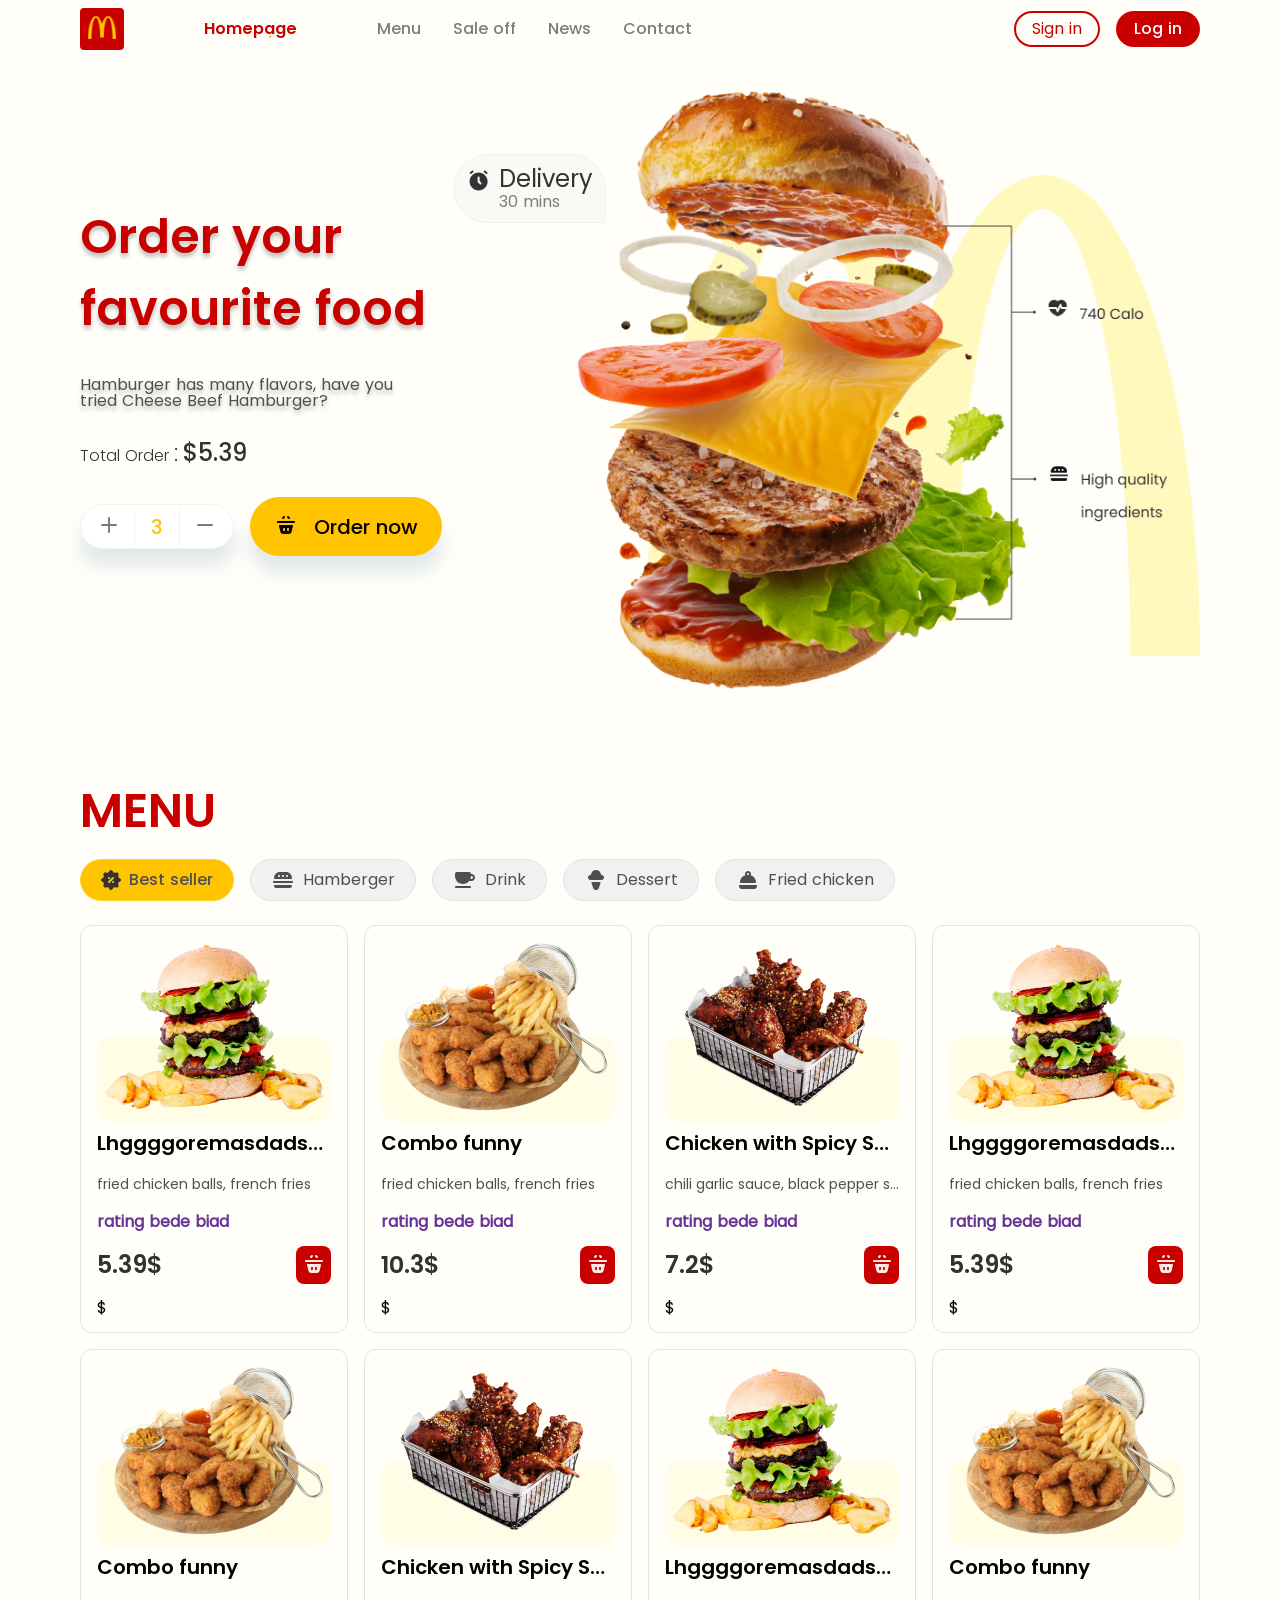
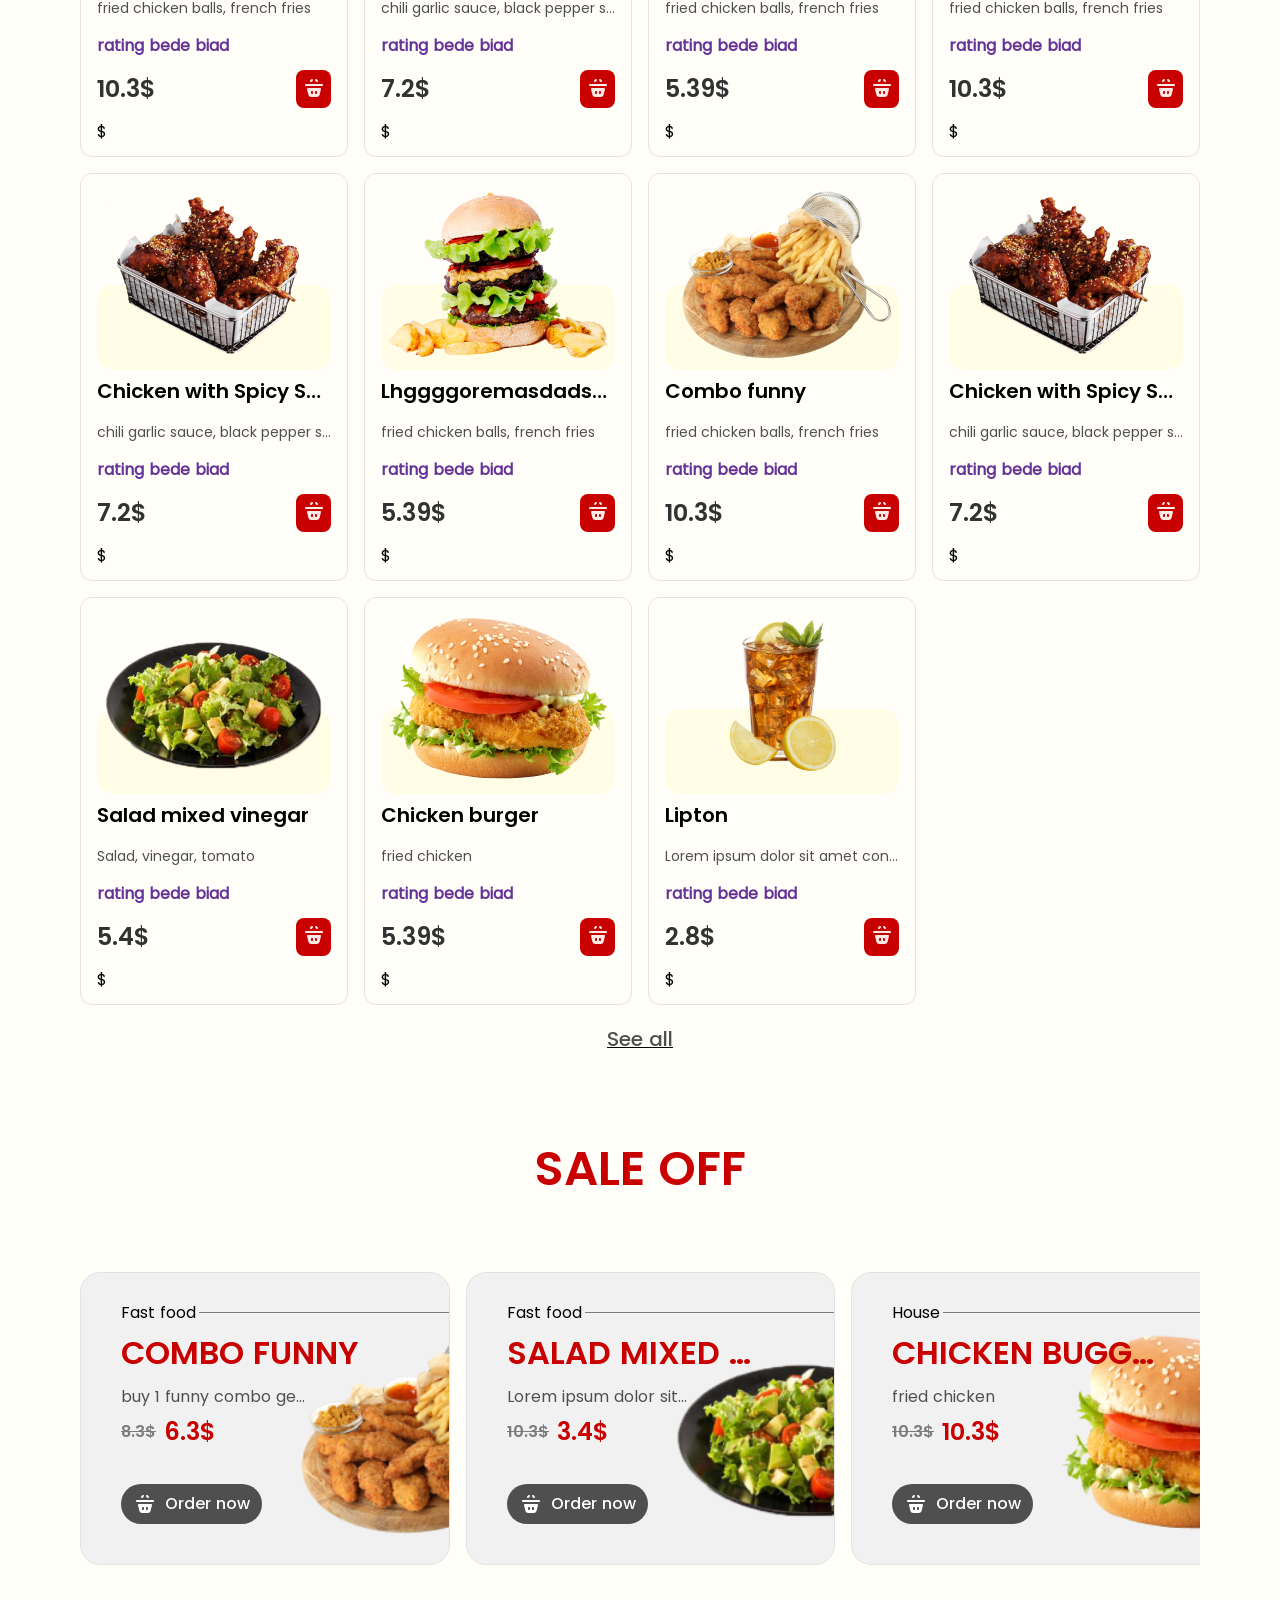
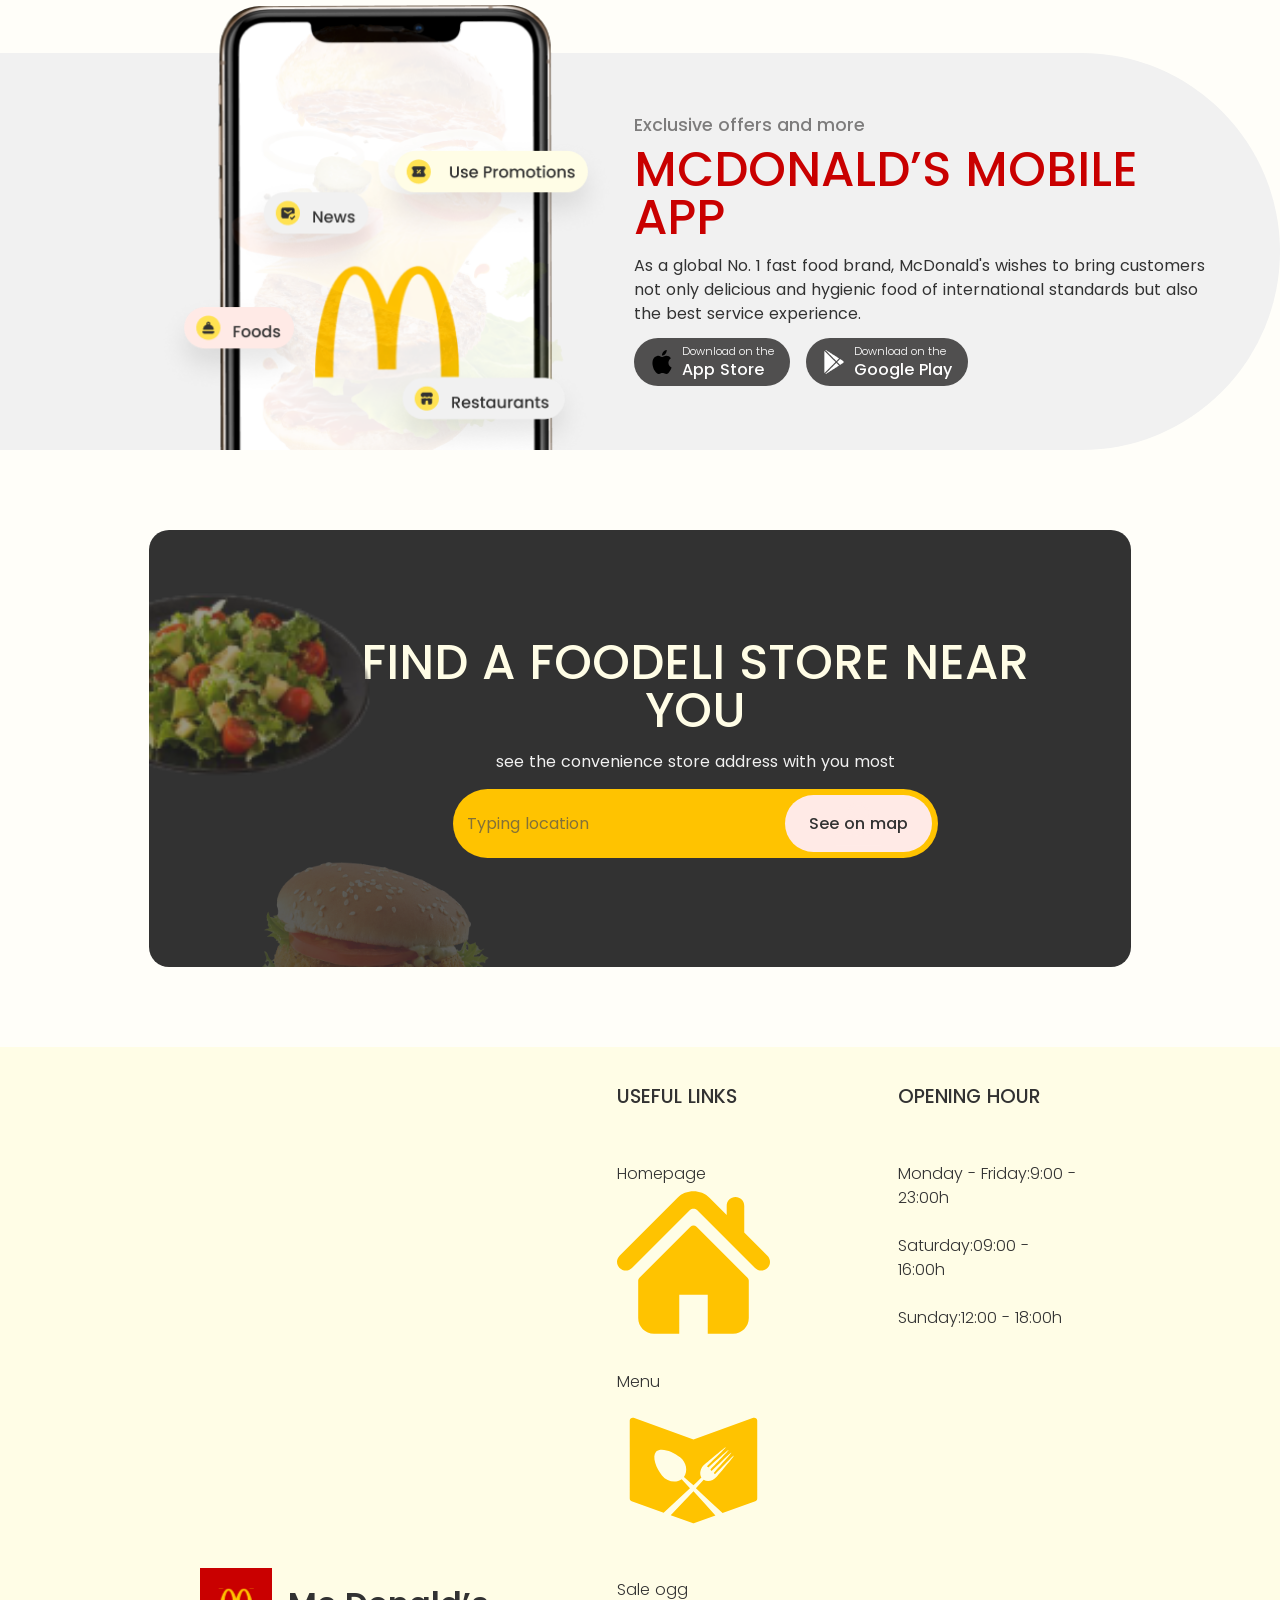
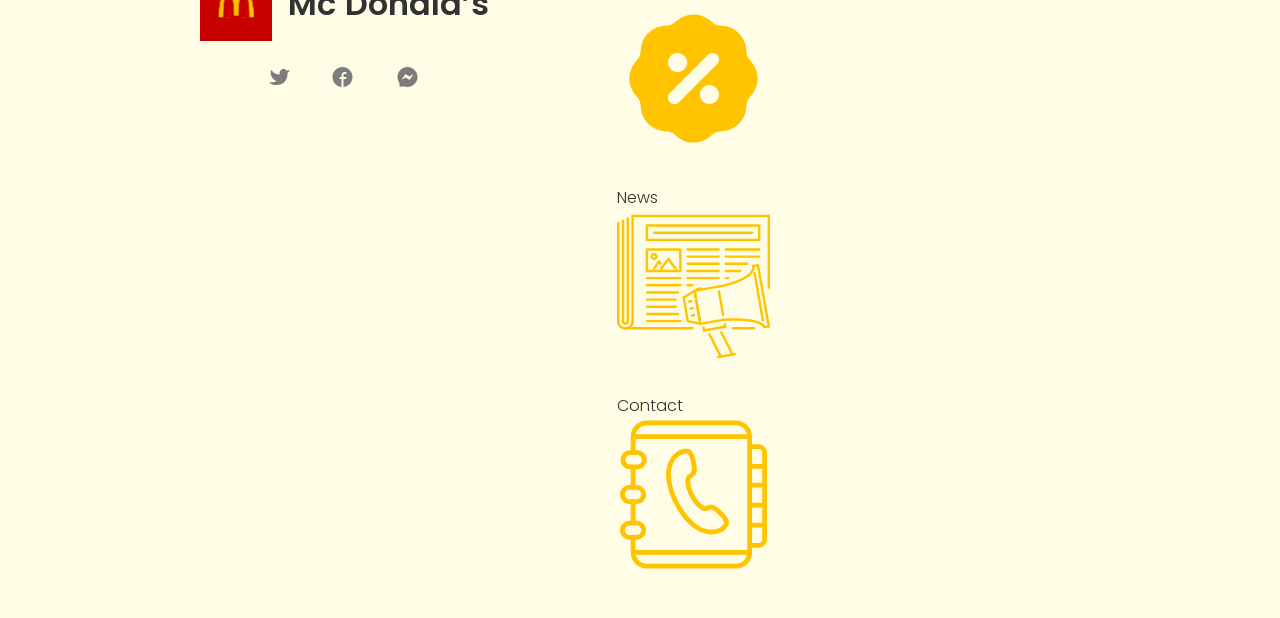
==== commit 64b422a9: "Header Res Done" ====
--- a/index/index.html
+++ b/index/index.html
@@ -19,9 +19,9 @@
     <link rel="stylesheet" href="../styles/Responsice_Styles/RES_Footer.css">
 
 
-    <link rel="stylesheet" href="../styles/Trans_Anim_Styles/TransAndAnim_HEADER.css">
+    <!-- <link rel="stylesheet" href="../styles/Trans_Anim_Styles/TransAndAnim_HEADER.css">
     <link rel="stylesheet" href="../styles/Trans_Anim_Styles/TransAndAnim_MAIN.css">
-    <link rel="stylesheet" href="../styles/Trans_Anim_Styles/TransAndAnim_FOOTER.css">
+    <link rel="stylesheet" href="../styles/Trans_Anim_Styles/TransAndAnim_FOOTER.css"> -->
 
 
     <link rel="icon" href="../images/fac_icon/fav_icon.png">
@@ -31,87 +31,102 @@
 <body>
 
     <header>
-        <div class="anim_Main-nav-btn__hover"></div>
-        <nav class="header__Mainnavbtn-Container header__GridItmes">
-            <a href="#" class="header__MainmacIcon  header__Mainnavbtn-items"  >
-                <svg width="28" height="23" viewBox="0 0 28 23" fill="none" xmlns="http://www.w3.org/2000/svg" xmlns:xlink="http://www.w3.org/1999/xlink">
-                    <rect width="28" height="23" fill="url(#pattern0_1_102)"/>
-                    <defs>
-                    <pattern id="pattern0_1_102" patternContentUnits="objectBoundingBox" width="1" height="1">
-                    <use xlink:href="#image0_1_102" transform="matrix(0.00198876 0 0 0.0022527 -0.295505 -0.056417)"/>
-                    </pattern>
-                    <image id="image0_1_102" width="800" height="500" preserveAspectRatio="none" xlink:href="[data-uri]"/>
-                    </defs>
-                </svg>    
-            </a>
-            <a href="#HOME_TITLE" class="header__Mainnavtext header__Mainnavbtn-items _CURRENT-PAGE">Homepage</a>
-            <a href="#MENU_TITLE" class="header__Mainnavtext header__Mainnavbtn-items">Menu</a>
-            <a href="#SALE_OFF" class="header__Mainnavtext header__Mainnavbtn-items">Sale off</a>
-            <a href="#NEWS" class="header__Mainnavtext header__Mainnavbtn-items">News</a>
-            <a href="#NAV_LINKS" class="header__Mainnavtext header__Mainnavbtn-items">Contact</a>
-        </nav>
-
-        <nav class="header__navbtn-Container header__GridItmes">
-            <a href="#" class="header__navbtn-items">Sign in</a>
-            <a href="#" class="header__navbtn-items">Log in</a>
-        </nav>
-
-        <section class="header__MainIdea-Container header__GridItmes">
-            <div class="__MainTitleHeader-Container" id="HOME_TITLE">
-                <h1>Order your favourite food</h1>
-            </div>
-            <div class="__MainDiscriptionHeader-Container">
-                <p>Hamburger has many flavors, have you tried Cheese Beef Hamburger?</p>
-            </div>
-            <div class="__MainTotalOderSampleHeader-Container">
-                Total Order <span>:</span> <span>$5.39</span>
-            </div>
-            <div class="__MainCountOrderSampleHeader-Container">
-                <a href="#" class="__plusCountOrder">
-                    <svg width="24" height="24" viewBox="0 0 24 24" fill="none" xmlns="http://www.w3.org/2000/svg">
-                        <path d="M12 5V19" stroke="#7D7C7C" stroke-width="2" stroke-linecap="round" stroke-linejoin="round"/>
-                        <path d="M5 12H19" stroke="#7D7C7C" stroke-width="2" stroke-linecap="round" stroke-linejoin="round"/>
-                    </svg>                        
+        <section class="header_top">
+            <div class="anim_Main-nav-btn__hover"></div>
+            <nav class="header__Mainnavbtn-Container header__GridItmes_top">
+                <a href="#" class="header__MainmacIcon  header__Mainnavbtn-items"  >
+                    <svg width="28" height="23" viewBox="0 0 28 23" fill="none" xmlns="http://www.w3.org/2000/svg" xmlns:xlink="http://www.w3.org/1999/xlink">
+                        <rect width="28" height="23" fill="url(#pattern0_1_102)"/>
+                        <defs>
+                        <pattern id="pattern0_1_102" patternContentUnits="objectBoundingBox" width="1" height="1">
+                        <use xlink:href="#image0_1_102" transform="matrix(0.00198876 0 0 0.0022527 -0.295505 -0.056417)"/>
+                        </pattern>
+                        <image id="image0_1_102" width="800" height="500" preserveAspectRatio="none" xlink:href="[data-uri]"/>
+                        </defs>
+                    </svg>    
                 </a>
-                <div class="" id="order_conutHeader">
-                    3
-                </div>
-                <a href="#" class="__minussCountOrder">
-                    <svg width="24" height="24" viewBox="0 0 24 24" fill="none" xmlns="http://www.w3.org/2000/svg">
-                        <path d="M5 12H19" stroke="#7D7C7C" stroke-width="2" stroke-linecap="round" stroke-linejoin="round"/>
-                    </svg>                    
-                </a>
-            </div>
-            <a href="#" class="__MainOdernowBtn">
-                <div class="basket_icon">
-                    <svg width="24" height="24" viewBox="0 0 24 24" fill="none" xmlns="http://www.w3.org/2000/svg">
-                    <path fill-rule="evenodd" clip-rule="evenodd" d="M5.9963 12C5.344 12 4.86633 12.6144 5.02717 13.2466L6.42488 18.7398C6.76319 20.0693 7.96032 21 9.33225 21H14.6652C16.0383 21 17.2362 20.0678 17.5734 18.7367L18.9644 13.2456C19.1245 12.6137 18.6469 12 17.9951 12H5.9963ZM9 16C9 15.4477 9.44771 15 10 15C10.5523 15 11 15.4477 11 16V17C11 17.5523 10.5523 18 10 18C9.44771 18 9 17.5523 9 17V16ZM13 16C13 15.4477 13.4477 15 14 15C14.5523 15 15 15.4477 15 16V17C15 17.5523 14.5523 18 14 18C13.4477 18 13 17.5523 13 17V16Z" fill="#FFEAE6"/>
-                    <path d="M3 9C3 8.44772 3.44772 8 4 8H20C20.5523 8 21 8.44772 21 9C21 9.55228 20.5523 10 20 10H4C3.44772 10 3 9.55228 3 9Z" fill="#FFEAE6"/>
-                    <path fill-rule="evenodd" clip-rule="evenodd" d="M10.7071 4.70711C11.0976 4.31658 11.0976 3.68342 10.7071 3.29289C10.3166 2.90237 9.68342 2.90237 9.29289 3.29289L8.29289 4.29289C7.90237 4.68342 7.90237 5.31658 8.29289 5.70711C8.68342 6.09763 9.31658 6.09763 9.70711 5.70711L10.7071 4.70711ZM13.2929 4.70711C12.9024 4.31658 12.9024 3.68342 13.2929 3.29289C13.6834 2.90237 14.3166 2.90237 14.7071 3.29289L15.7071 4.29289C16.0976 4.68342 16.0976 5.31658 15.7071 5.70711C15.3166 6.09763 14.6834 6.09763 14.2929 5.70711L13.2929 4.70711Z" fill="#FFEAE6"/>
+                <a href="#HOME_TITLE" class="header__Mainnavtext header__Mainnavbtn-items _CURRENT-PAGE">Homepage</a>
+                <a href="#MENU_TITLE" class="header__Mainnavtext header__Mainnavbtn-items">Menu</a>
+                <a href="#SALE_OFF" class="header__Mainnavtext header__Mainnavbtn-items">Sale off</a>
+                <a href="#NEWS" class="header__Mainnavtext header__Mainnavbtn-items">News</a>
+                <a href="#NAV_LINKS" class="header__Mainnavtext header__Mainnavbtn-items">Contact</a>
+            </nav>
+    
+            <nav class="header__navbtn-Container header__GridItmes_top">
+                <a href="#" class="header__navbtn-items">Sign in</a>
+                <a href="#" class="header__navbtn-items">Log in</a>
+            </nav>
+
+            <div class="header_top_menubarMobile-container">
+                <svg width="35" height="35" viewBox="0 0 35 35" fill="none" xmlns="http://www.w3.org/2000/svg">
+                    <path id="menu_path_1" fill-rule="evenodd" clip-rule="evenodd" d="M4.375 14.5833C4.375 9.75082 8.29251 5.83331 13.125 5.83331H21.875C26.7075 5.83331 30.625 9.75082 30.625 14.5833C30.625 15.3887 29.9721 16.0416 29.1667 16.0416H5.83333C5.02792 16.0416 4.375 15.3887 4.375 14.5833ZM13.125 11.6666C13.125 12.4721 12.4721 13.125 11.6667 13.125C10.8613 13.125 10.2083 12.4721 10.2083 11.6666C10.2083 10.8612 10.8613 10.2083 11.6667 10.2083C12.4721 10.2083 13.125 10.8612 13.125 11.6666ZM17.5 13.125C18.3054 13.125 18.9583 12.4721 18.9583 11.6666C18.9583 10.8612 18.3054 10.2083 17.5 10.2083C16.6946 10.2083 16.0417 10.8612 16.0417 11.6666C16.0417 12.4721 16.6946 13.125 17.5 13.125ZM24.7917 11.6666C24.7917 12.4721 24.1388 13.125 23.3333 13.125C22.5279 13.125 21.875 12.4721 21.875 11.6666C21.875 10.8612 22.5279 10.2083 23.3333 10.2083C24.1388 10.2083 24.7917 10.8612 24.7917 11.6666Z" fill="#504F4F"/>
+                    <path id="menu_path_2" d="M2.9165 20.4166C2.9165 19.6112 3.56942 18.9583 4.37484 18.9583H30.6248C31.4303 18.9583 32.0832 19.6112 32.0832 20.4166C32.0832 21.2221 31.4303 21.875 30.6248 21.875H4.37484C3.56942 21.875 2.9165 21.2221 2.9165 20.4166Z" fill="#504F4F"/>
+                    <path id="menu_path_3" d="M30.625 26.25C30.625 27.8608 29.3192 29.1666 27.7083 29.1666H7.29167C5.68083 29.1666 4.375 27.8608 4.375 26.25C4.375 25.4446 5.02792 24.7916 5.83333 24.7916H29.1667C29.9721 24.7916 30.625 25.4446 30.625 26.25Z" fill="#504F4F"/>
                     </svg>
-                </div>
-                <div>
-                    Order now
-                </div>
-            </a>
+                    
+            </div>
         </section>
-
-
-        <div class="header_imgTitle header__GridItmes">
-            <div class="delivery_absloute-Container">
-                <div class="time_icon">
-                    <svg width="24" height="24" viewBox="0 0 24 24" fill="none" xmlns="http://www.w3.org/2000/svg">
-                        <path fill-rule="evenodd" clip-rule="evenodd" d="M3 13C3 8.02944 7.02944 4 12 4C16.9706 4 21 8.02944 21 13C21 17.9706 16.9706 22 12 22C7.02944 22 3 17.9706 3 13ZM13 9C13 8.44772 12.5523 8 12 8C11.4477 8 11 8.44772 11 9V13C11 13.2652 11.1054 13.5196 11.2929 13.7071L13.2929 15.7071C13.6834 16.0976 14.3166 16.0976 14.7071 15.7071C15.0976 15.3166 15.0976 14.6834 14.7071 14.2929L13 12.5858V9Z" fill="#323232"/>
-                        <path d="M4.60006 5.30006C4.15823 5.63143 3.53143 5.54189 3.20006 5.10006C2.86869 4.65823 2.95823 4.03143 3.40006 3.70006L5.40006 2.20006C5.84189 1.86869 6.46869 1.95823 6.80006 2.40006C7.13143 2.84189 7.04189 3.46869 6.60006 3.80006L4.60006 5.30006Z" fill="#323232"/>
-                        <path d="M18.6001 2.20018C18.1582 1.86881 17.5314 1.95835 17.2001 2.40018C16.8687 2.842 16.9582 3.46881 17.4001 3.80018L19.4001 5.30018C19.8419 5.63155 20.4687 5.542 20.8001 5.10018C21.1314 4.65835 21.0419 4.03155 20.6001 3.70018L18.6001 2.20018Z" fill="#323232"/>
-                    </svg>                        
-                </div>
-                <div>Delivery</div>
-                <div>30 mins</div>
-            </div>
-            <img class="__imgTitleHeader" src="../images/Header/other/hamber_header.png" alt="Hamburger Image">
-        </div>
         
+
+        <section class="header_bottom">
+            <section class="header__MainIdea-Container header__GridItmes_bottom">
+                <div class="__MainTitleHeader-Container" id="HOME_TITLE">
+                    <h1>Order your favourite food</h1>
+                </div>
+                <div class="__MainDiscriptionHeader-Container">
+                    <p>Hamburger has many flavors, have you tried Cheese Beef Hamburger?</p>
+                </div>
+                <div class="__MainTotalOderSampleHeader-Container">
+                    Total Order <span>:</span> <span>$5.39</span>
+                </div>
+                <div class="__Main_btn-header-bottom">
+                    <div class="__MainCountOrderSampleHeader-Container">
+                        <a href="#" class="__plusCountOrder">
+                            <svg width="24" height="24" viewBox="0 0 24 24" fill="none" xmlns="http://www.w3.org/2000/svg">
+                                <path d="M12 5V19" stroke="#7D7C7C" stroke-width="2" stroke-linecap="round" stroke-linejoin="round"/>
+                                <path d="M5 12H19" stroke="#7D7C7C" stroke-width="2" stroke-linecap="round" stroke-linejoin="round"/>
+                            </svg>                        
+                        </a>
+                        <div class="" id="order_conutHeader">
+                            3
+                        </div>
+                        <a href="#" class="__minussCountOrder">
+                            <svg width="24" height="24" viewBox="0 0 24 24" fill="none" xmlns="http://www.w3.org/2000/svg">
+                                <path d="M5 12H19" stroke="#7D7C7C" stroke-width="2" stroke-linecap="round" stroke-linejoin="round"/>
+                            </svg>                    
+                        </a>
+                    </div>
+                    <a href="#" class="__MainOdernowBtn">
+                        <div class="basket_icon">
+                            <svg width="24" height="24" viewBox="0 0 24 24" fill="none" xmlns="http://www.w3.org/2000/svg">
+                            <path fill-rule="evenodd" clip-rule="evenodd" d="M5.9963 12C5.344 12 4.86633 12.6144 5.02717 13.2466L6.42488 18.7398C6.76319 20.0693 7.96032 21 9.33225 21H14.6652C16.0383 21 17.2362 20.0678 17.5734 18.7367L18.9644 13.2456C19.1245 12.6137 18.6469 12 17.9951 12H5.9963ZM9 16C9 15.4477 9.44771 15 10 15C10.5523 15 11 15.4477 11 16V17C11 17.5523 10.5523 18 10 18C9.44771 18 9 17.5523 9 17V16ZM13 16C13 15.4477 13.4477 15 14 15C14.5523 15 15 15.4477 15 16V17C15 17.5523 14.5523 18 14 18C13.4477 18 13 17.5523 13 17V16Z" fill="#FFEAE6"/>
+                            <path d="M3 9C3 8.44772 3.44772 8 4 8H20C20.5523 8 21 8.44772 21 9C21 9.55228 20.5523 10 20 10H4C3.44772 10 3 9.55228 3 9Z" fill="#FFEAE6"/>
+                            <path fill-rule="evenodd" clip-rule="evenodd" d="M10.7071 4.70711C11.0976 4.31658 11.0976 3.68342 10.7071 3.29289C10.3166 2.90237 9.68342 2.90237 9.29289 3.29289L8.29289 4.29289C7.90237 4.68342 7.90237 5.31658 8.29289 5.70711C8.68342 6.09763 9.31658 6.09763 9.70711 5.70711L10.7071 4.70711ZM13.2929 4.70711C12.9024 4.31658 12.9024 3.68342 13.2929 3.29289C13.6834 2.90237 14.3166 2.90237 14.7071 3.29289L15.7071 4.29289C16.0976 4.68342 16.0976 5.31658 15.7071 5.70711C15.3166 6.09763 14.6834 6.09763 14.2929 5.70711L13.2929 4.70711Z" fill="#FFEAE6"/>
+                            </svg>
+                        </div>
+                        <div>
+                            Order now
+                        </div>
+                    </a>
+                </div>
+            </section>
+    
+    
+            <div class="header_imgTitle header__GridItmes_bottom">
+                <div class="delivery_absloute-Container">
+                    <div class="time_icon">
+                        <svg width="24" height="24" viewBox="0 0 24 24" fill="none" xmlns="http://www.w3.org/2000/svg">
+                            <path fill-rule="evenodd" clip-rule="evenodd" d="M3 13C3 8.02944 7.02944 4 12 4C16.9706 4 21 8.02944 21 13C21 17.9706 16.9706 22 12 22C7.02944 22 3 17.9706 3 13ZM13 9C13 8.44772 12.5523 8 12 8C11.4477 8 11 8.44772 11 9V13C11 13.2652 11.1054 13.5196 11.2929 13.7071L13.2929 15.7071C13.6834 16.0976 14.3166 16.0976 14.7071 15.7071C15.0976 15.3166 15.0976 14.6834 14.7071 14.2929L13 12.5858V9Z" fill="#323232"/>
+                            <path d="M4.60006 5.30006C4.15823 5.63143 3.53143 5.54189 3.20006 5.10006C2.86869 4.65823 2.95823 4.03143 3.40006 3.70006L5.40006 2.20006C5.84189 1.86869 6.46869 1.95823 6.80006 2.40006C7.13143 2.84189 7.04189 3.46869 6.60006 3.80006L4.60006 5.30006Z" fill="#323232"/>
+                            <path d="M18.6001 2.20018C18.1582 1.86881 17.5314 1.95835 17.2001 2.40018C16.8687 2.842 16.9582 3.46881 17.4001 3.80018L19.4001 5.30018C19.8419 5.63155 20.4687 5.542 20.8001 5.10018C21.1314 4.65835 21.0419 4.03155 20.6001 3.70018L18.6001 2.20018Z" fill="#323232"/>
+                        </svg>                        
+                    </div>
+                    <div>Delivery</div>
+                    <div>30 mins</div>
+                </div>
+                <img class="__imgTitleHeader" src="../images/Header/other/hamber_header.png" alt="Hamburger Image">
+            </div>
+        </section>
     </header>
 
 
@@ -999,9 +1014,9 @@
 
 
 
-    <script src="../scripts/Header/Header_app.js"></script>
+    <!-- <script src="../scripts/Header/Header_app.js"></script>
     <script src="../scripts/Main/Main_app.js"></script>
-    <script src="../scripts/Footer/Footer_app.js"></script>
+    <script src="../scripts/Footer/Footer_app.js"></script> -->
 
 
 </body>
--- a/styles/Basic_Styles/HeaderStyle.css
+++ b/styles/Basic_Styles/HeaderStyle.css
@@ -1,18 +1,32 @@
 header{
+    
+}
+
+.header_top{
+    position: relative;
+    justify-content: space-between;
+    grid-template-areas: "main-nav nav-btn";
+    grid-template-rows: auto;
+    display: grid;
     padding:var(--container-padding);
-    display: grid;
-    grid-template-columns: 1fr 50%;
-    grid-template-rows: auto auto;
-    grid-template-areas: "main-nav nav-btn" "maintitle imgtitle";
+    width: 100%;
+
+}
+
+.header_bottom{
     justify-content: space-between;
+    grid-template-areas: "maintitle imgtitle";
+    /* grid-template-rows: auto; */
+    display: grid;
+    padding:var(--container-padding);
     width: 100%;
-    position: relative;
-    
-}
-
-.header__GridItmes{
-
-}
+
+}
+
+
+/* ediiit .header__GridItmes{
+
+} */
 
 /*******************************************************************************************************************************************************************************************************************************************************/
 
@@ -101,20 +115,29 @@
     -o-border-radius: var(--border_radius_btn);    
 }
 
+
+/*******************************************************************************************************************************************************************************************************************************************************/
+
+.header_top_menubarMobile-container{
+    grid-area: mobile_menu;
+    display: none;
+    cursor: pointer;
+    justify-content: center;
+    align-items: center;
+}
+
 /*******************************************************************************************************************************************************************************************************************************************************/
 
 .header__MainIdea-Container{
     display: grid;
-    grid-template-columns: min-content 1fr;
-    grid-template-areas: "title title" "description description" "total total" "sample ordertbn";
+    grid-template-columns: max-content;
+    grid-template-areas: "title" "description" "total" "btn_header";
     grid-row-gap: 2rem;
     grid-area: maintitle;
-    grid-column-gap: 1rem;
     align-content: center;
     justify-items: start;
     align-items: center;
 }
-
 .__MainTitleHeader-Container{
     grid-area: title;
 }
@@ -151,6 +174,15 @@
 }
 .__MainTotalOderSampleHeader-Container span:nth-child(2){
     font-family: "Poppins_M";
+}
+
+
+.__Main_btn-header-bottom{
+    display: grid;
+    grid-area: btn_header;
+    grid-template-areas: "sample ordertbn";
+    grid-column-gap: 1rem;
+    align-items: center;
 }
 
 .__MainCountOrderSampleHeader-Container{
@@ -225,6 +257,7 @@
     font-family: "Poppins_M";
     font-size: 1.25rem;
     color: black;
+    text-align: center;
 }
 
 
@@ -233,14 +266,17 @@
 .header_imgTitle{
     position: relative;
     grid-area: imgtitle;
-
-}
+    display: grid;
+    justify-content: center;
+    align-items: center;
+}
+
 
 .delivery_absloute-Container{
     position: absolute;
-    left: -14%;
+    left:0%;
     top: 14%;
-
+    transform: translateX(-70%);
     background-color:rgba(241, 241, 241, 0.4) ;
     border: 1px solid #F1F1F1;
     border-radius: 50px 50px 0 50px;
@@ -250,13 +286,14 @@
     -o-border-radius: 50px 50px 0 50px;
     padding: 0.75rem 0.75rem;
     font-family: "Poppins_Reg";
-
     display: grid;
     grid-column-gap: 0.5rem;
     grid-template-columns: min-content 1fr;
-
-    font-size: 1rem;
-
+    font-size: 1rem;
+    -webkit-transform: translateX(-70%);
+    -moz-transform: translateX(-70%);
+    -ms-transform: translateX(-70%);
+    -o-transform: translateX(-70%);
 }
 
 .time_icon svg{
--- a/styles/Basic_Styles/MainStyle.css
+++ b/styles/Basic_Styles/MainStyle.css
@@ -264,10 +264,13 @@
     overflow-y: visible;
     cursor: url("../../images/Main/Icon/right-arrow-32.png") , pointer;
     padding-top: 15px;
-}
-
+    /* scrollbar-color: transparent transparent; */
+}
+
+    
 
 .__saleoff-items{
+    
     display: grid;
     border: var(--grey_stroke);
     grid-template-columns: 100%;
--- a/styles/Basic_Styles/FooterStyle.css
+++ b/styles/Basic_Styles/FooterStyle.css
@@ -192,13 +192,14 @@
     background-color: transparent;
     font-family: "Poppins_Reg";
     font-size: 1rem;
-    color: var(--blackLight_text_color);
+    color: var(--black_text_color);
     
 }
 .__input-text::placeholder{
     font-family: "Poppins_Reg";
     font-size: 1rem;
     color: var(--blackLight_text_color);
+    opacity: 0.7;
 }
 
 
--- a/styles/Responsice_Styles/RES_Header.css
+++ b/styles/Responsice_Styles/RES_Header.css
@@ -0,0 +1,245 @@
+@media screen and (max-width: 1400px) { 
+    
+}
+
+@media  screen and (max-width: 1200px) {
+    
+}
+
+@media  screen and (max-width: 1040px) {
+    ._CURRENT-PAGE{
+        margin: 0 1.5rem;
+    }
+
+.__MainTitleHeader-Container h1{
+    font-size: 2rem;
+    max-width: 20rem;
+
+}
+.__MainDiscriptionHeader-Container{
+    grid-area: description;
+
+}
+.__MainDiscriptionHeader-Container p{
+    font-family: "Poppins_Reg";
+    font-size: 0.9rem;
+    text-shadow: var(--text_shadow);
+    color: var(--blackLight_text_color);
+    max-width: 19rem;
+    line-height: var(--default_line_height);
+
+}
+
+    
+}
+
+
+@media  screen and (max-width: 992px) {
+    .header__Mainnavbtn-Container{
+        grid-column-gap: 1rem;
+    
+    }
+    ._CURRENT-PAGE{
+        margin: 0 1rem;
+    }
+    .header__navbtn-Container{
+        grid-column-gap: 0.5rem;
+    }
+}
+
+/*Menu Bar*/
+@media  screen and (max-width: 870px) {
+    .header_top{
+        grid-template-areas: "main-nav nav-btn mobile_menu";
+    }
+    .header__Mainnavbtn-Container{
+        grid-column-gap: 0rem;
+    }
+    .header__Mainnavtext{
+        
+        display: none;
+    }
+    .header_top_menubarMobile-container{
+        display: grid;
+    }
+    :root{
+        --container-padding: 0.5rem 1rem;
+    }
+    
+}
+
+
+@media  screen and (max-width: 768px) {
+    
+
+
+    .delivery_absloute-Container{
+        position: absolute;
+        top: 0;
+}
+    
+
+
+.__plusCountOrder{
+    padding: 0.2rem 1rem 0.2rem 1rem;
+
+}
+
+#order_conutHeader{
+    padding: 0.2rem 1rem;
+}
+
+.__minussCountOrder{
+    padding: 0.2rem 1rem 0.2rem 1rem;
+}
+
+.__MainOdernowBtn{
+    padding: 0.8rem 1rem;
+
+}
+
+.__MainOdernowBtn>div:nth-child(2){
+    font-size: 1rem;
+}
+
+
+}
+
+
+@media  screen and (max-width: 685px) { 
+    
+.header_bottom{
+    grid-template-areas: "maintitle" "imgtitle";
+    margin-top: 2rem;
+
+}
+
+.header__MainIdea-Container{
+    display: grid;
+    grid-template-columns: 100%;
+    justify-items: center;
+
+}
+
+    .__MainTitleHeader-Container h1{
+        display: block;
+
+        width: 100%;
+        text-align: center;
+        max-width: none;
+    }
+    
+    .__MainDiscriptionHeader-Container{
+        max-width: none;
+        width: 100%;
+
+
+    }
+    
+    .__MainDiscriptionHeader-Container p{
+        max-width: none;
+        width: 100%;
+        text-align: center;
+        display: block;
+    }
+    
+    .__MainTotalOderSampleHeader-Container{
+        width: 100%;
+        text-align: center;
+    }
+
+    .__plusCountOrder{
+        padding: 0.5rem 1rem 0.5rem 1rem;
+
+    }
+    
+    #order_conutHeader{
+        padding: 0.5rem 1rem;
+    }
+    
+    .__minussCountOrder{
+        padding: 0.5rem 1rem 0.5rem 1rem;
+    }
+    
+    .__MainOdernowBtn{
+        padding: 1rem 1.5rem;
+    }
+    
+
+    
+    .delivery_absloute-Container{
+        position: absolute;
+        top: 100%;
+        left:100px;
+        border-radius: 50px 0  50px 50px;
+        -webkit-border-radius: 50px 0  50px 50px;
+        -moz-border-radius: 50px 0  50px 50px;
+        -ms-border-radius: 50px 0  50px 50px;
+        -o-border-radius: 50px 0  50px 50px;
+}
+    
+
+}
+
+
+@media  screen and (max-width: 576px) { 
+    
+
+}
+
+
+
+@media  screen and (max-width: 400px) { 
+    .header__navbtn-Container{
+        display: none;
+    }
+    .__Main_btn-header-bottom{
+        grid-template-areas: "sample" "ordertbn";
+        grid-row-gap: 1rem;
+        align-items: center;
+      grid-template-columns: max-content;
+        margin-bottom: 2rem;
+    }
+}
+
+
+
+@media  screen and (max-width: 350px) { 
+    
+    .delivery_absloute-Container{
+        display: none;
+}
+    
+
+}
+
+
+
+
+
+@media  screen and (max-width: 200px) { 
+    
+    .__plusCountOrder{
+        padding: 0.3rem 1rem 0.3rem 1rem;
+
+    }
+    
+    #order_conutHeader{
+        padding: 0.3rem 1rem;
+    }
+    
+    .__minussCountOrder{
+        padding: 0.3rem 1rem 0.3rem 1rem;
+    }
+    
+    .__MainOdernowBtn{
+        padding: 0.5rem 1rem;
+    }
+
+
+
+}
+
+
+
+
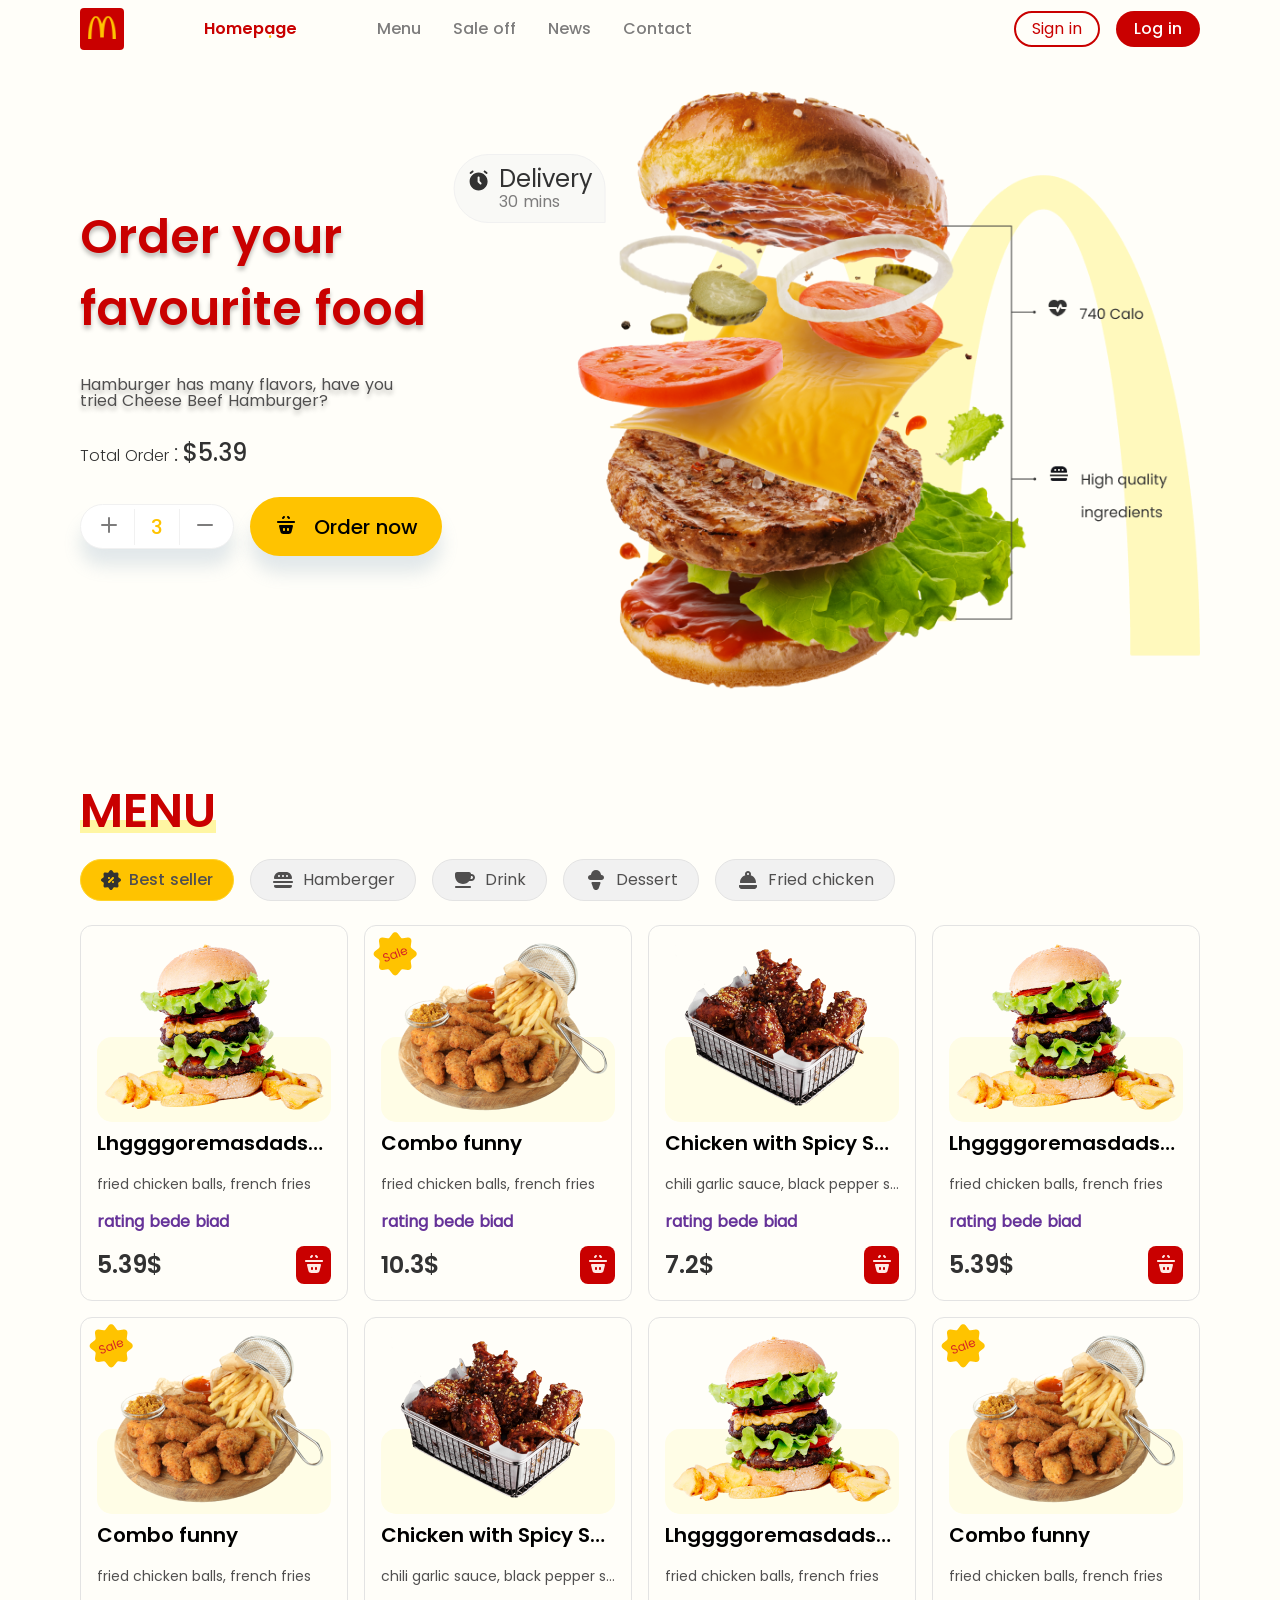
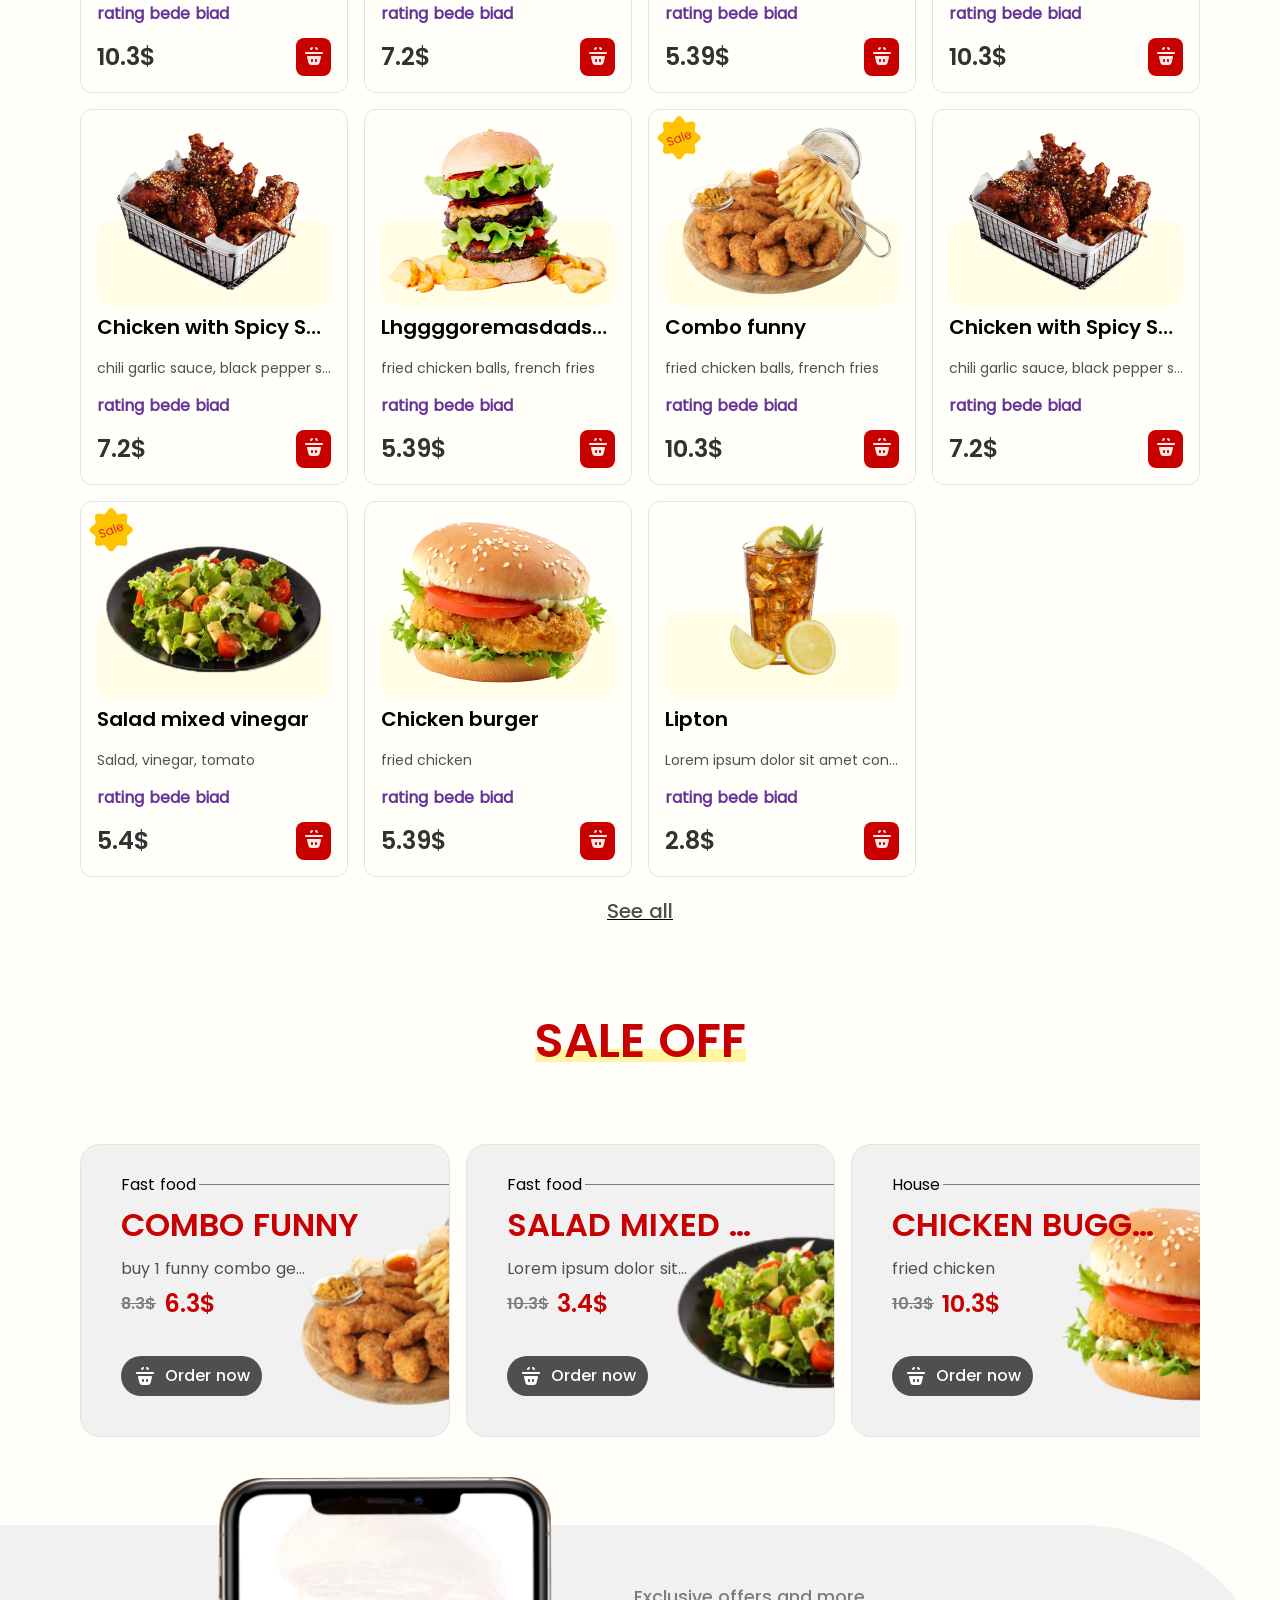
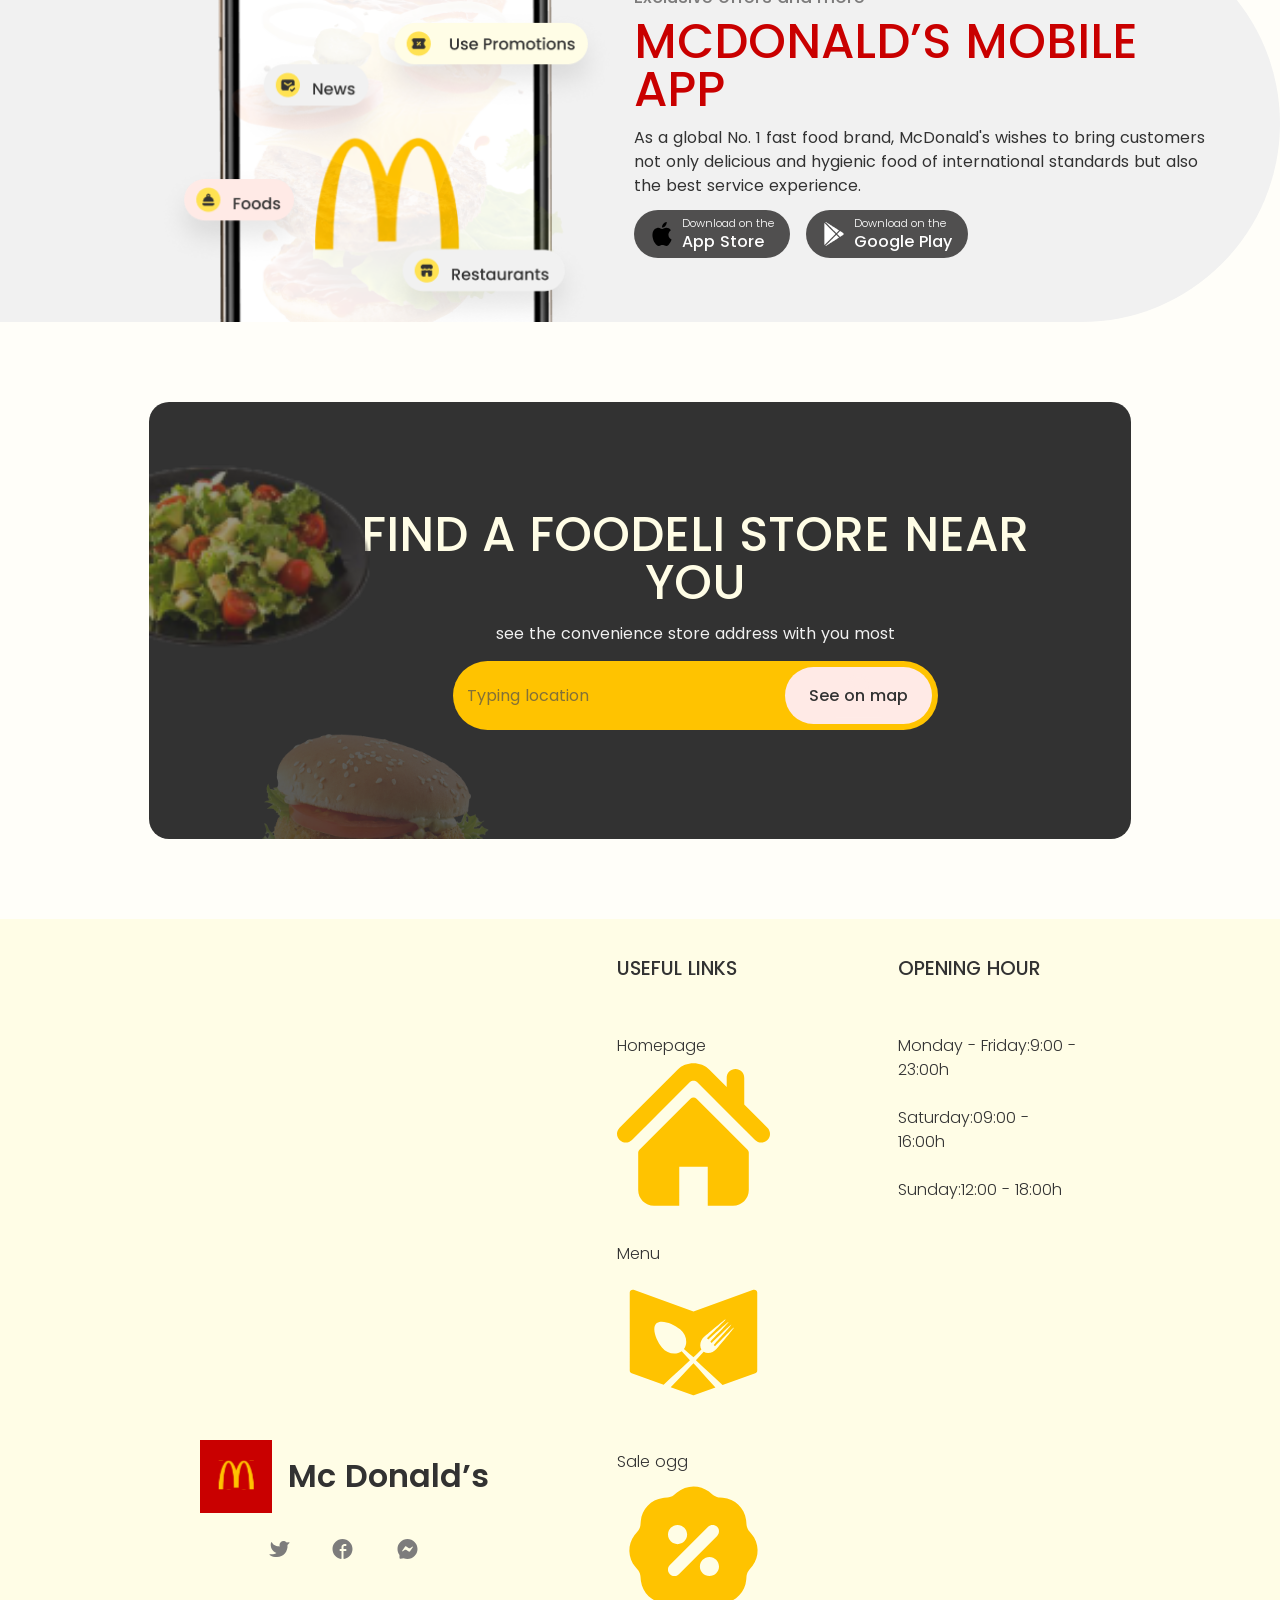
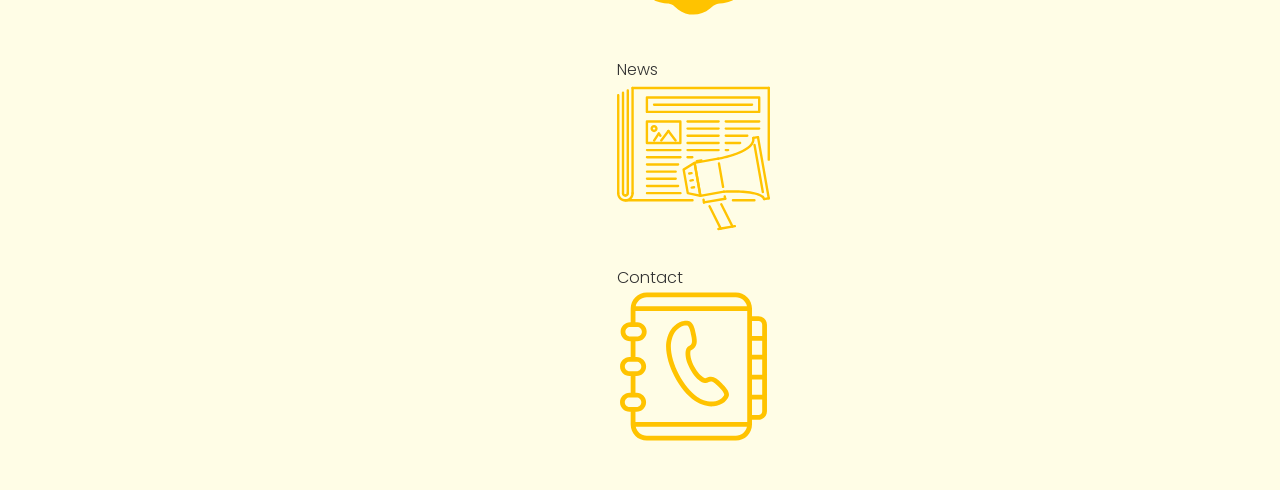
==== commit 3c4d8607: "Main Res Done" ====
--- a/index/index.html
+++ b/index/index.html
@@ -19,9 +19,9 @@
     <link rel="stylesheet" href="../styles/Responsice_Styles/RES_Footer.css">
 
 
-    <!-- <link rel="stylesheet" href="../styles/Trans_Anim_Styles/TransAndAnim_HEADER.css">
+    <link rel="stylesheet" href="../styles/Trans_Anim_Styles/TransAndAnim_HEADER.css"> 
     <link rel="stylesheet" href="../styles/Trans_Anim_Styles/TransAndAnim_MAIN.css">
-    <link rel="stylesheet" href="../styles/Trans_Anim_Styles/TransAndAnim_FOOTER.css"> -->
+    <!-- <link rel="stylesheet" href="../styles/Trans_Anim_Styles/TransAndAnim_FOOTER.css">  -->
 
 
     <link rel="icon" href="../images/fac_icon/fav_icon.png">
@@ -1014,9 +1014,9 @@
 
 
 
-    <!-- <script src="../scripts/Header/Header_app.js"></script>
+    <script src="../scripts/Header/Header_app.js"></script>
     <script src="../scripts/Main/Main_app.js"></script>
-    <script src="../scripts/Footer/Footer_app.js"></script> -->
+    <!-- <script src="../scripts/Footer/Footer_app.js"></script> -->
 
 
 </body>
--- a/styles/Basic_Styles/MainStyle.css
+++ b/styles/Basic_Styles/MainStyle.css
@@ -26,6 +26,8 @@
     display: grid;
     grid-column-gap: 1rem;
     grid-template-columns: repeat(5,minmax(min-content,max-content));
+    overflow-x: auto;
+    scrollbar-color: transparent transparent;
 }
 
 .main__MenuBarBtn--btn_item{
@@ -64,7 +66,7 @@
     grid-gap: 1rem;
     justify-content: start;
     display: grid;
-
+    overflow-x: auto;
     
      grid-template-columns: repeat(auto-fill,minmax(224px,1fr));
 }
@@ -258,16 +260,16 @@
      /* grid-template-columns: repeat(auto-fill,33%);
       */
 
-    grid-auto-columns: 33%;;
-    overflow-x: auto;
-    grid-column-gap:  1rem;
-    overflow-y: visible;
-    cursor: url("../../images/Main/Icon/right-arrow-32.png") , pointer;
-    padding-top: 15px;
-    /* scrollbar-color: transparent transparent; */
-}
-
-    
+      grid-auto-columns: 500px;
+      overflow-x: auto;
+      grid-column-gap:  1rem;
+      overflow-y: visible;
+      cursor: url("../../images/Main/Icon/right-arrow-32.png") , pointer;
+      padding-top: 15px;
+      /* scrollbar-color: transparent transparent; */
+
+}
+
 
 .__saleoff-items{
     
@@ -288,6 +290,21 @@
     background: var(--grey_back);
     cursor: default;
 
+}
+
+.saleoff_imgBack{
+    z-index: 1;
+    position: absolute;
+    top: 30px;
+    bottom: 0;
+    right: 0;
+    transform: translateX(40%);
+    margin: auto 0;
+    height: 70%;
+    -webkit-transform: translateX(40%);
+    -moz-transform: translateX(40%);
+    -ms-transform: translateX(40%);
+    -o-transform: translateX(40%);
 }
 
 .saleoff__item-typetitle{
@@ -417,20 +434,7 @@
     fill: var(--white_text_color);
 }
 
-.saleoff_imgBack{
-    z-index: 1;
-    position: absolute;
-    top: 30px;
-    bottom: 0;
-    right: 0;
-    transform: translateX(40%);
-    margin: auto 0;
-    height: 70%;
-    -webkit-transform: translateX(40%);
-    -moz-transform: translateX(40%);
-    -ms-transform: translateX(40%);
-    -o-transform: translateX(40%);
-}
+
 
 .red-title_animClass_in{
     animation: full_yellow 500ms ease 10ms 1 normal forwards;
--- a/styles/Responsice_Styles/RES_Main.css
+++ b/styles/Responsice_Styles/RES_Main.css
@@ -0,0 +1,99 @@
+@media screen and (min-width: 1201px) { 
+    .main__saleoff-ProductList{
+          grid-auto-columns: 33%;
+    }
+    
+
+}
+
+@media  screen and (max-width: 1200px) {
+    
+}
+
+@media  screen and (max-width: 1040px) {
+
+    
+}
+
+
+@media  screen and (max-width: 992px) {
+
+}
+
+@media  screen and (max-width: 870px) {
+
+}
+
+
+@media  screen and (max-width: 768px) {
+    
+
+    .main__saleoff-ProductList{
+        grid-auto-columns: 400px;
+  }
+
+}
+
+
+@media  screen and (max-width: 685px) { 
+    .main__saleoff-ProductList{
+        grid-auto-columns: 350px;
+  }
+
+}
+
+
+@media  screen and (max-width: 576px) { 
+    
+
+}
+
+
+
+@media  screen and (max-width: 400px) { 
+    .red-title{
+        font-size: 2rem;
+    }
+    .__SeeAllBtn{
+        font-size: 1rem;
+    }
+
+
+    
+.main__saleoff-ProductList{
+
+    grid-auto-flow: row;
+
+
+      overflow-x: auto;
+      grid-row-gap:  1rem;
+      overflow-y: auto;
+    cursor: default;
+    margin-bottom: 2rem;
+    }
+
+}
+
+
+
+@media  screen and (max-width: 350px) { 
+
+
+}
+
+
+
+
+
+
+
+
+@media  screen and (max-width: 200px) { 
+    
+
+
+}
+
+
+
+
--- a/styles/Trans_Anim_Styles/TransAndAnim_HEADER.css
+++ b/styles/Trans_Anim_Styles/TransAndAnim_HEADER.css
@@ -143,4 +143,35 @@
 }
 .__minussCountOrder:hover path{
     stroke: var(--white_text_color);
+}
+.header_imgTitle:hover svg{
+    animation: bell_Ring 100ms ease 110ms infinite alternate;
+    -webkit-animation: bell_Ring 100ms ease 110ms infinite alternate;
+}
+
+
+@-webkit-keyframes bell_Ring {
+    0% {
+        -webkit-transform: rotate(-3deg);
+                transform: rotate(-3deg);
+    
+    }
+
+    100%{
+        -webkit-transform: rotate(3deg);
+                transform: rotate(3deg);
+    }
+}
+
+@keyframes bell_Ring {
+    0% {
+        -webkit-transform: rotate(-3deg);
+                transform: rotate(-3deg);
+    
+    }
+
+    100%{
+        -webkit-transform: rotate(3deg);
+                transform: rotate(3deg);
+    }
 }
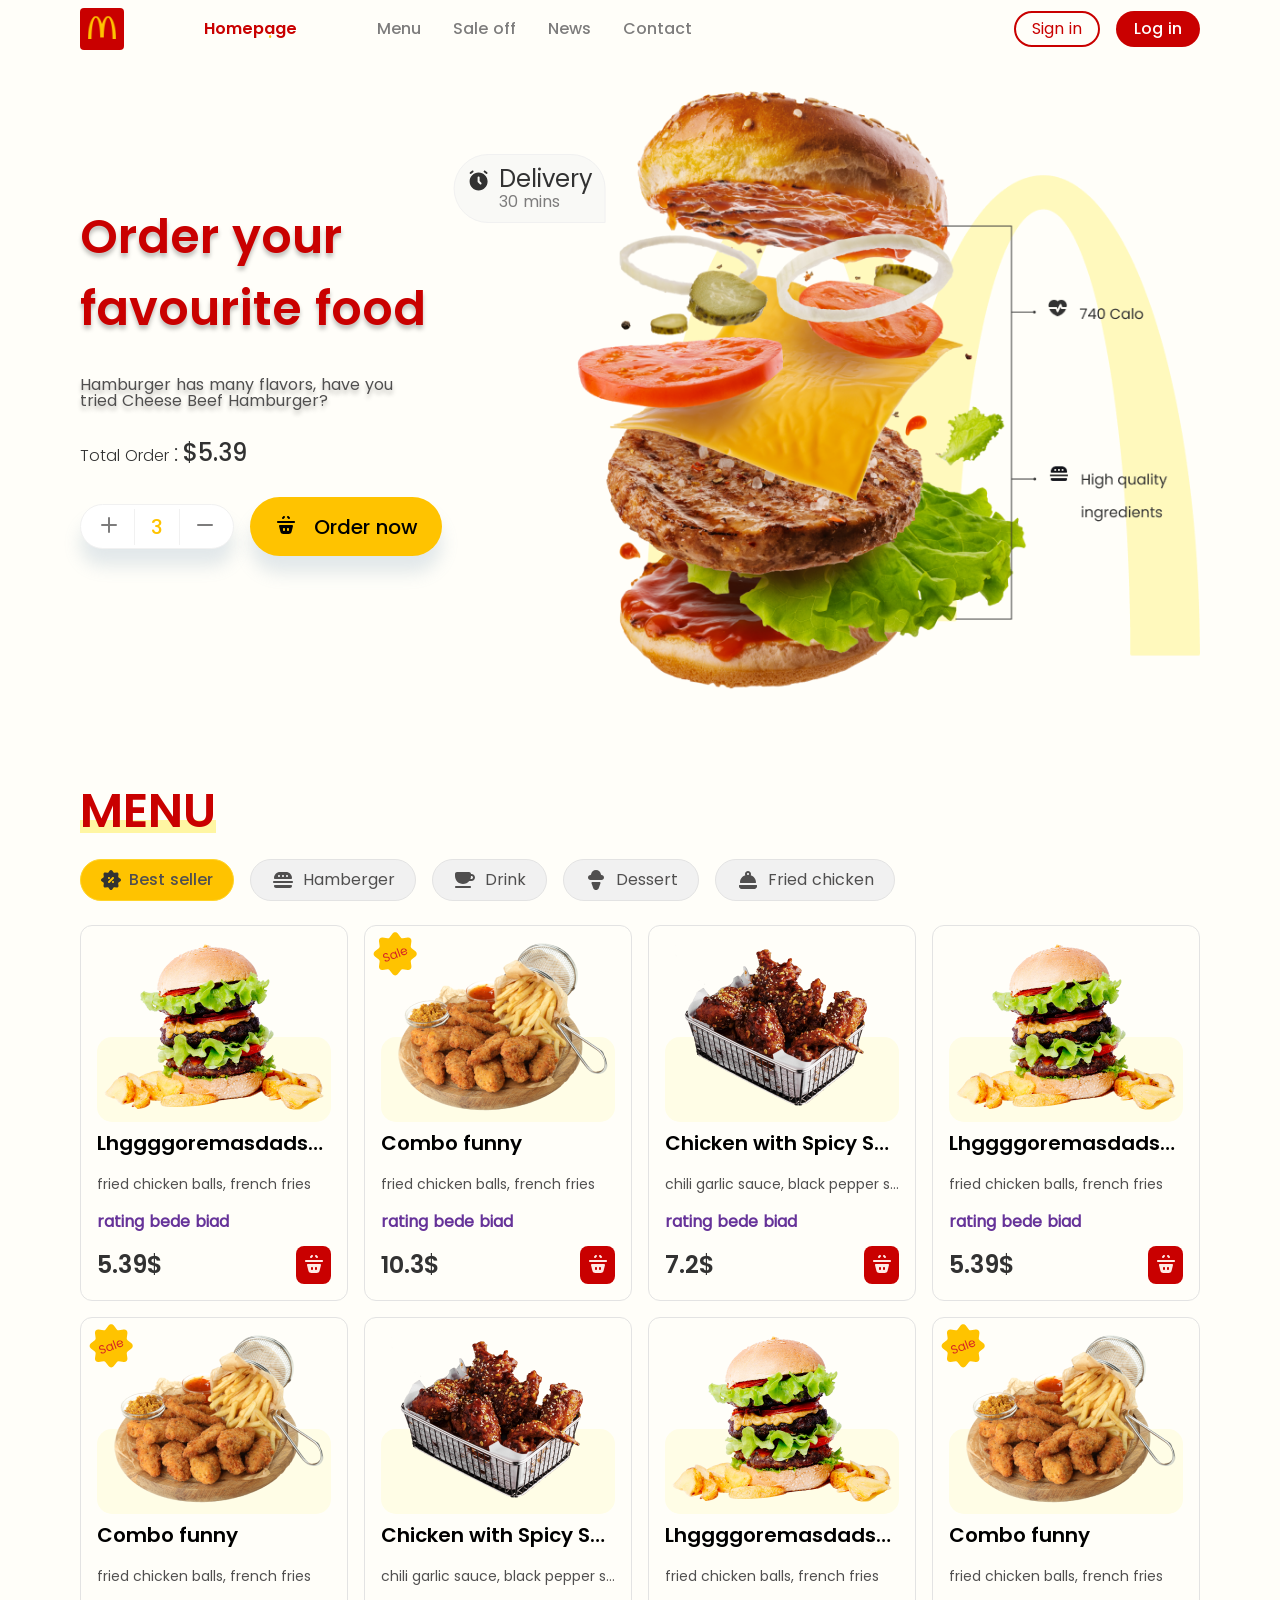
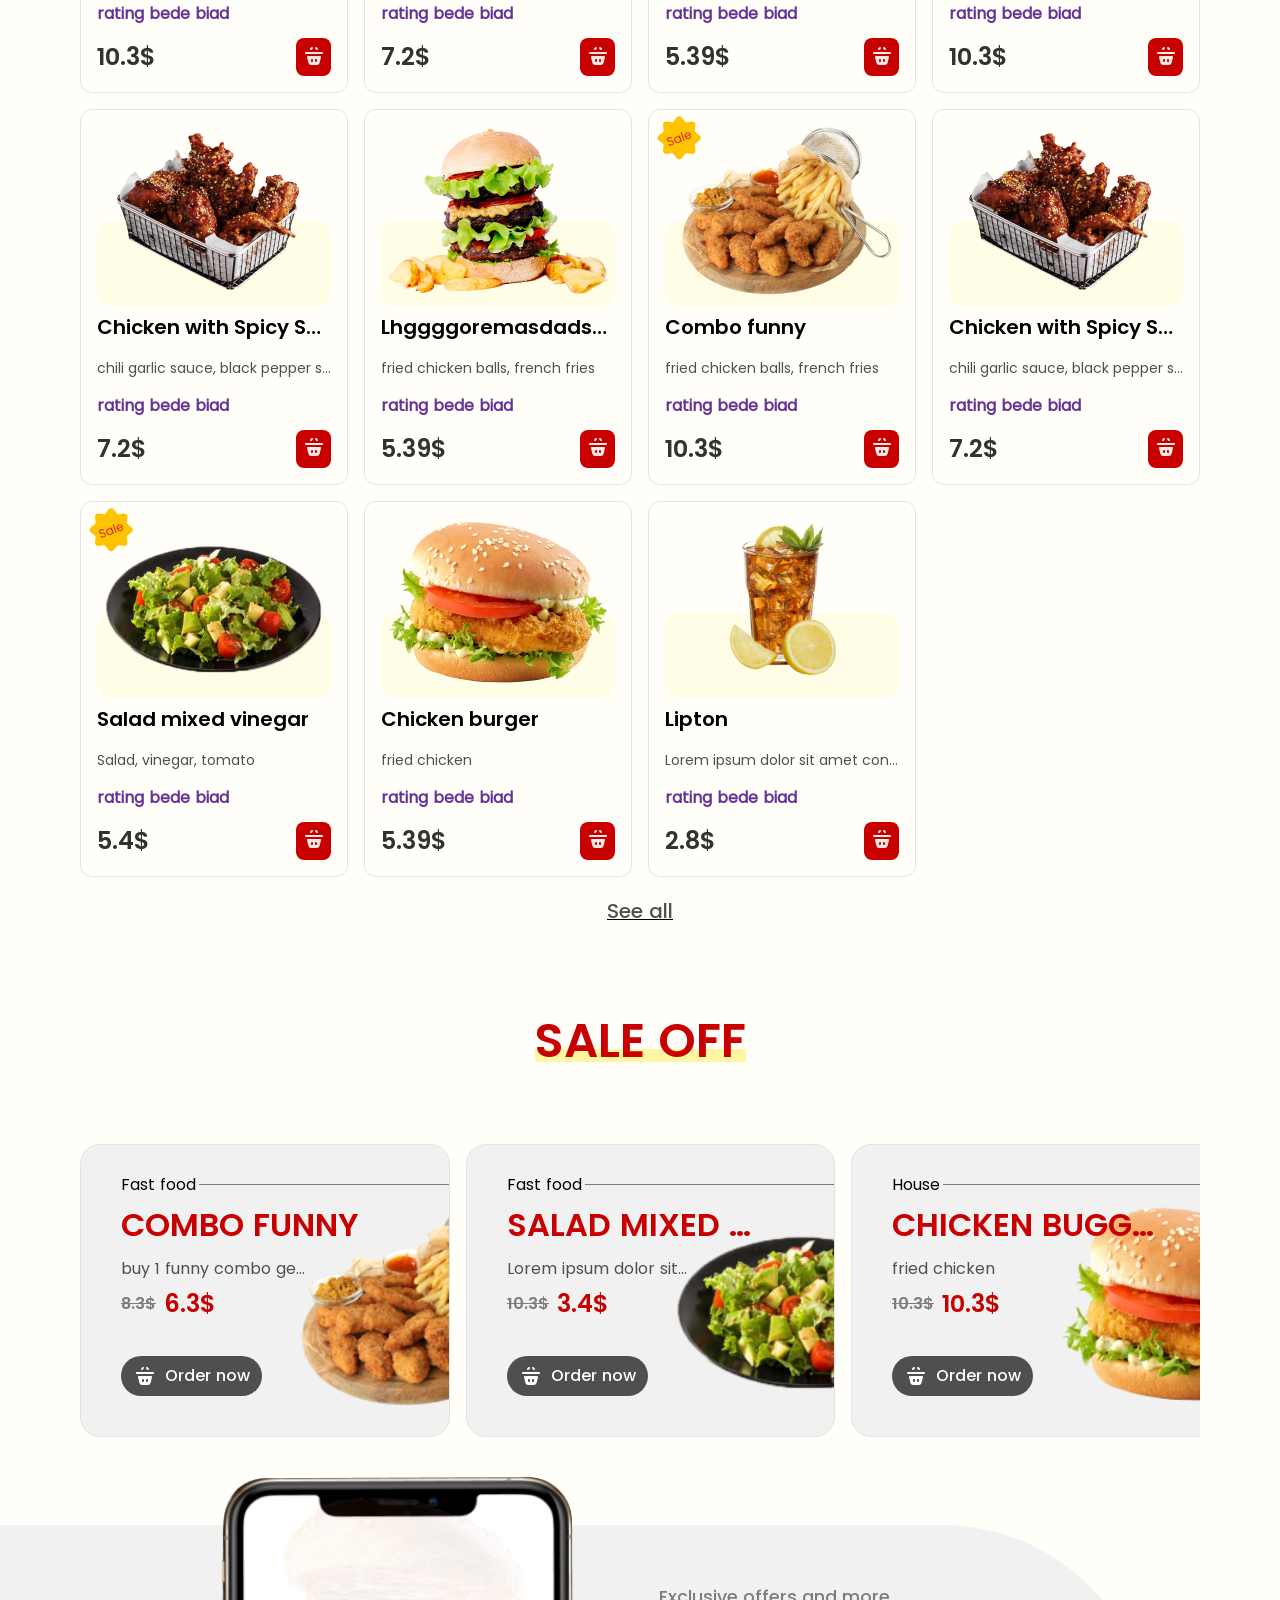
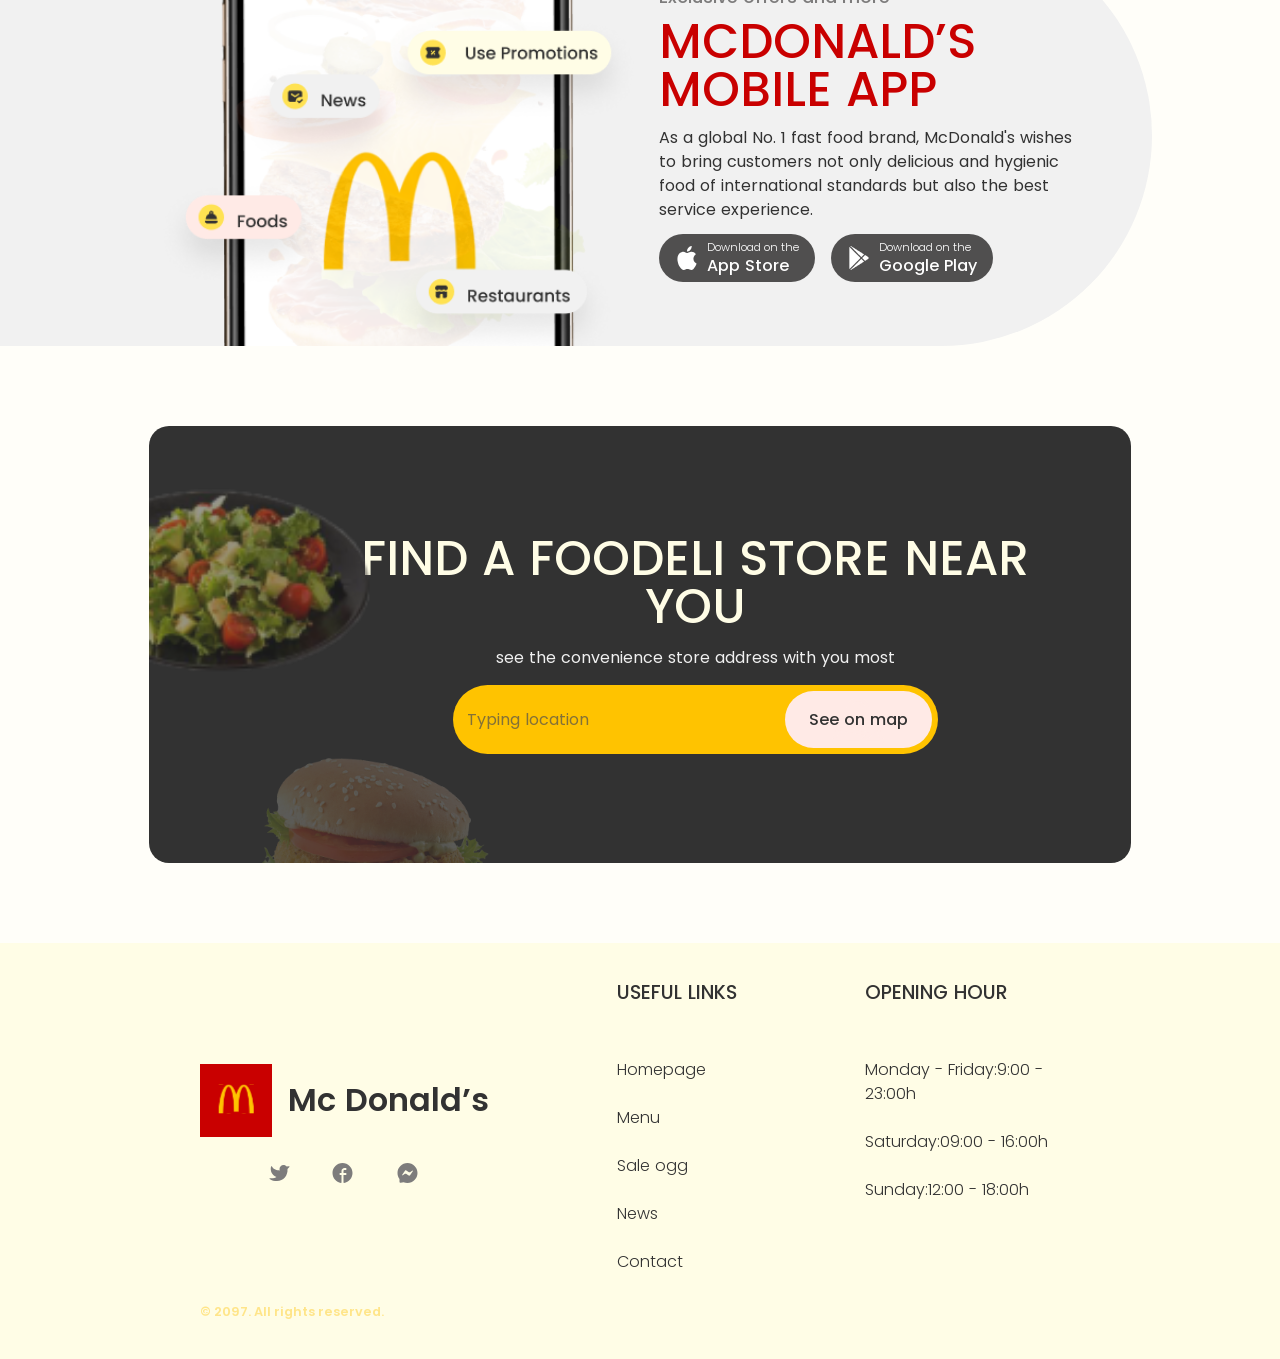
==== commit 1e1cf4a4: "add Res Footer top and edit svgcontainer of icons anims in footer" ====
--- a/index/index.html
+++ b/index/index.html
@@ -21,7 +21,7 @@
 
     <link rel="stylesheet" href="../styles/Trans_Anim_Styles/TransAndAnim_HEADER.css"> 
     <link rel="stylesheet" href="../styles/Trans_Anim_Styles/TransAndAnim_MAIN.css">
-    <!-- <link rel="stylesheet" href="../styles/Trans_Anim_Styles/TransAndAnim_FOOTER.css">  -->
+    <link rel="stylesheet" href="../styles/Trans_Anim_Styles/TransAndAnim_FOOTER.css"> 
 
 
     <link rel="icon" href="../images/fac_icon/fav_icon.png">
@@ -822,8 +822,8 @@
                 <img src="../images/Footer/other/mobile.png" alt="Mobile Image">
             </div>
             <div class="footer__mobile-app__text-and-title">
-                <div class="mobile-app__mini-title">Exclusive offers and more</div>
-                <div class="mobile-app__main-title">MCDONALD’S MOBILE APP</div> 
+                <div class="mobile-app__mini-title">    <p>Exclusive offers and more</p></div>
+                <div class="mobile-app__main-title"><p>MCDONALD’S MOBILE APP</p></div> 
                 <div class="mobile-app__main-description">
                     <p>As a global No. 1 fast food brand, McDonald's wishes to bring customers not only delicious and hygienic food of international standards but also the best service experience.</p>
                 </div>
@@ -883,7 +883,12 @@
                 <input type="text" class="__input-text" placeholder="Typing location" name="location">
                 <button type="reset" class="__btn_reset">See on map
                     <div class="map_icon_absTo_resetBtn">
-                        <svg fill="#000000" height="auro" width="auto" version="1.1" id="Capa_1" xmlns="http://www.w3.org/2000/svg" xmlns:xlink="http://www.w3.org/1999/xlink" viewBox="0 0 296.999 296.999" xml:space="preserve"><g id="SVGRepo_bgCarrier" stroke-width="0"></g><g id="SVGRepo_tracerCarrier" stroke-linecap="round" stroke-linejoin="round"></g><g id="SVGRepo_iconCarrier"> <g> <path d="M296.617,267.291L265.83,159.396c-1.222-4.281-5.133-7.232-9.583-7.232h-70.799c14.204-19.17,28.03-44.434,28.03-70.154 c0-35.842-29.148-65.002-64.977-65.002c-35.83,0-64.979,29.16-64.979,65.002c0,25.721,13.826,50.984,28.031,70.154h-70.8 c-4.45,0-8.361,2.951-9.583,7.232L0.383,267.291c-0.857,3.006-0.256,6.242,1.628,8.738c1.883,2.496,4.828,3.963,7.955,3.963 h277.068c3.127,0,6.072-1.467,7.955-3.963C296.873,273.533,297.474,270.297,296.617,267.291z M148.501,36.939 c24.838,0,45.046,20.219,45.046,45.07c0,33.348-31.124,68.463-45.046,82.502c-13.923-14.039-45.048-49.154-45.048-82.502 C103.453,57.158,123.662,36.939,148.501,36.939z M128.117,172.097c7.473,8.078,13.078,13.07,13.797,13.705 c1.883,1.656,4.234,2.486,6.587,2.486c2.353,0,4.705-0.83,6.587-2.486c0.719-0.635,6.324-5.627,13.796-13.705h79.843l2.77,9.707 l-38.549,32.125l-167.9-30.527l3.227-11.305H128.117z M76.247,260.06v-50.727l116.744,21.227l-35.401,29.5H76.247z M39.552,202.662 l16.763,3.047v54.352H23.174L39.552,202.662z M188.724,260.06l68.753-57.295l16.349,57.295H188.724z"></path> <path d="M175.311,82.01c0-14.861-12.027-26.951-26.811-26.951c-14.784,0-26.813,12.09-26.813,26.951 c0,14.859,12.028,26.951,26.813,26.951C163.284,108.961,175.311,96.869,175.311,82.01z M141.62,82.01 c0-3.871,3.087-7.02,6.881-7.02c3.793,0,6.879,3.148,6.879,7.02s-3.086,7.02-6.879,7.02C144.707,89.029,141.62,85.881,141.62,82.01 z"></path> </g> </g></svg>
+                        <svg xmlns="http://www.w3.org/2000/svg" xmlns:xlink="http://www.w3.org/1999/xlink" width="52px" height="52px" viewBox="0 0 52 52" version="1.1">
+                            <g id="surface1">
+                            <path style=" stroke:none;fill-rule:nonzero;fill-opacity:1;" d="M 51.933594 46.796875 L 46.542969 27.90625 C 46.328125 27.160156 45.644531 26.640625 44.863281 26.640625 L 32.46875 26.640625 C 34.957031 23.285156 37.375 18.863281 37.375 14.359375 C 37.375 8.082031 32.273438 2.976562 26 2.976562 C 19.726562 2.976562 14.625 8.082031 14.625 14.359375 C 14.625 18.863281 17.042969 23.285156 19.53125 26.640625 L 7.136719 26.640625 C 6.355469 26.640625 5.671875 27.160156 5.457031 27.90625 L 0.0664062 46.796875 C -0.0820312 47.324219 0.0234375 47.890625 0.351562 48.328125 C 0.683594 48.765625 1.199219 49.023438 1.746094 49.023438 L 50.253906 49.023438 C 50.804688 49.023438 51.320312 48.765625 51.648438 48.328125 C 51.976562 47.890625 52.082031 47.324219 51.933594 46.796875 Z M 26 6.46875 C 30.347656 6.46875 33.886719 10.007812 33.886719 14.359375 C 33.886719 20.195312 28.4375 26.34375 26 28.804688 C 23.5625 26.34375 18.113281 20.195312 18.113281 14.359375 C 18.113281 10.007812 21.652344 6.46875 26 6.46875 Z M 22.429688 30.132812 C 23.738281 31.546875 24.722656 32.417969 24.847656 32.53125 C 25.175781 32.820312 25.589844 32.964844 26 32.964844 C 26.414062 32.964844 26.824219 32.820312 27.152344 32.53125 C 27.28125 32.417969 28.261719 31.546875 29.570312 30.132812 L 43.546875 30.132812 L 44.035156 31.832031 L 37.285156 37.457031 L 7.886719 32.109375 L 8.453125 30.132812 Z M 13.351562 45.53125 L 13.351562 36.652344 L 33.789062 40.367188 L 27.589844 45.53125 Z M 6.925781 35.484375 L 9.859375 36.015625 L 9.859375 45.53125 L 4.058594 45.53125 Z M 33.042969 45.53125 L 45.082031 35.5 L 47.941406 45.53125 Z M 33.042969 45.53125 "/>
+                            <path style=" stroke:none;fill-rule:nonzero;fill-opacity:1;" d="M 30.695312 14.359375 C 30.695312 11.757812 28.589844 9.640625 26 9.640625 C 23.410156 9.640625 21.304688 11.757812 21.304688 14.359375 C 21.304688 16.960938 23.410156 19.078125 26 19.078125 C 28.589844 19.078125 30.695312 16.960938 30.695312 14.359375 Z M 24.796875 14.359375 C 24.796875 13.679688 25.335938 13.128906 26 13.128906 C 26.664062 13.128906 27.203125 13.679688 27.203125 14.359375 C 27.203125 15.035156 26.664062 15.585938 26 15.585938 C 25.335938 15.585938 24.796875 15.035156 24.796875 14.359375 Z M 24.796875 14.359375 "/>
+                            </g>
+                            </svg>
                     </div>
                 </button>
             </form>
@@ -947,7 +952,13 @@
                 <div class="__nav-footer-container__nav-text">
                     <a href="#">Homepage
                         <div class="__nav-footer-container__nav-text--abs-icon">
-                            <svg fill="#000000" version="1.1" id="Capa_1" xmlns="http://www.w3.org/2000/svg" xmlns:xlink="http://www.w3.org/1999/xlink" width="auto" height="auto" viewBox="0 0 495.398 495.398" xml:space="preserve"><g id="SVGRepo_bgCarrier" stroke-width="0"></g><g id="SVGRepo_tracerCarrier" stroke-linecap="round" stroke-linejoin="round"></g><g id="SVGRepo_iconCarrier"> <g> <g> <g> <path d="M487.083,225.514l-75.08-75.08V63.704c0-15.682-12.708-28.391-28.413-28.391c-15.669,0-28.377,12.709-28.377,28.391 v29.941L299.31,37.74c-27.639-27.624-75.694-27.575-103.27,0.05L8.312,225.514c-11.082,11.104-11.082,29.071,0,40.158 c11.087,11.101,29.089,11.101,40.172,0l187.71-187.729c6.115-6.083,16.893-6.083,22.976-0.018l187.742,187.747 c5.567,5.551,12.825,8.312,20.081,8.312c7.271,0,14.541-2.764,20.091-8.312C498.17,254.586,498.17,236.619,487.083,225.514z" fill="#FFC300"></path> <path d="M257.561,131.836c-5.454-5.451-14.285-5.451-19.723,0L72.712,296.913c-2.607,2.606-4.085,6.164-4.085,9.877v120.401 c0,28.253,22.908,51.16,51.16,51.16h81.754v-126.61h92.299v126.61h81.755c28.251,0,51.159-22.907,51.159-51.159V306.79 c0-3.713-1.465-7.271-4.085-9.877L257.561,131.836z" fill="#FFC300"></path> </g> </g> </g> </g></svg>
+                            <svg xmlns="http://www.w3.org/2000/svg" xmlns:xlink="http://www.w3.org/1999/xlink" width="px" height="20px" viewBox="0 0 20 20" version="1.1">
+                                <g id="surface1">
+                                <path style=" stroke:none;fill-rule:nonzero;fill-opacity:1;" d="M 19.664062 9.105469 L 16.632812 6.074219 L 16.632812 2.570312 C 16.632812 1.9375 16.121094 1.425781 15.484375 1.425781 C 14.855469 1.425781 14.339844 1.9375 14.339844 2.570312 L 14.339844 3.78125 L 12.082031 1.523438 C 10.96875 0.410156 9.027344 0.410156 7.914062 1.527344 L 0.335938 9.105469 C -0.113281 9.550781 -0.113281 10.277344 0.335938 10.726562 C 0.78125 11.171875 1.511719 11.171875 1.957031 10.726562 L 9.535156 3.148438 C 9.78125 2.902344 10.21875 2.902344 10.464844 3.144531 L 18.042969 10.726562 C 18.265625 10.949219 18.558594 11.0625 18.851562 11.0625 C 19.148438 11.0625 19.441406 10.949219 19.664062 10.726562 C 20.113281 10.277344 20.113281 9.550781 19.664062 9.105469 Z M 19.664062 9.105469 "/>
+                                <path style=" stroke:none;fill-rule:nonzero;fill-opacity:1;" d="M 10.398438 5.324219 C 10.179688 5.101562 9.820312 5.101562 9.601562 5.324219 L 2.933594 11.988281 C 2.832031 12.09375 2.769531 12.234375 2.769531 12.386719 L 2.769531 17.246094 C 2.769531 18.386719 3.695312 19.3125 4.835938 19.3125 L 8.136719 19.3125 L 8.136719 14.199219 L 11.863281 14.199219 L 11.863281 19.3125 L 15.164062 19.3125 C 16.304688 19.3125 17.230469 18.386719 17.230469 17.246094 L 17.230469 12.386719 C 17.230469 12.234375 17.167969 12.09375 17.0625 11.988281 Z M 10.398438 5.324219 "/>
+                                </g>
+                                </svg>
+
                         </div>
                     </a>
                 </div>
@@ -955,24 +966,29 @@
                 <div class="__nav-footer-container__nav-text">
                     <a href="#">Menu
                         <div class="__nav-footer-container__nav-text--abs-icon">
-                            <svg fill="#000000" version="1.1" id="Capa_1" xmlns="http://www.w3.org/2000/svg" xmlns:xlink="http://www.w3.org/1999/xlink" width="auto" height="auto" viewBox="-4.5 -4.5 54.01 54.01" xml:space="preserve" transform="rotate(0)"><g id="SVGRepo_bgCarrier" stroke-width="0"></g><g id="SVGRepo_tracerCarrier" stroke-linecap="round" stroke-linejoin="round" stroke="#CCCCCC" stroke-width="0.09001"></g><g id="SVGRepo_iconCarrier"> <g> <path d="M30.249,38.414l-7.399,2.664c-0.113,0.041-0.232,0.062-0.35,0.062s-0.237-0.021-0.35-0.062l-7.697-2.771 c2.616-2.811,5.431-5.64,8.047-8.45C25.148,32.702,27.6,35.565,30.249,38.414z M44.562,4.052c-0.275-0.192-0.627-0.241-0.941-0.126 L22.5,11.53L1.378,3.926C1.063,3.812,0.711,3.86,0.437,4.052C0.163,4.248,0,4.562,0,4.897v27.481c0,0.435,0.272,0.822,0.681,0.969 l11.283,4.063c3.099-2.886,6.198-5.771,9.297-8.654c-0.977-1.049-1.953-2.101-2.93-3.148c-2.063,1.479-5.119,0.917-6.957-1.352 c-1.976-2.395-3.682-6.674-2.031-8.427c1.753-1.652,6.034,0.056,8.427,2.031c2.269,1.839,2.832,4.893,1.352,6.956 c1.062,0.989,2.315,1.944,3.378,2.935c0.996-0.928,1.796-1.818,2.791-2.743c-0.84-1.435-0.283-3.444,1.084-4.591 c1.562-1.312,7.357-6.287,7.516-6.129c0.154,0.155-3.91,3.995-6.625,6.718l0.453,0.452c2.898-2.54,6.992-6.35,7.148-6.195 c0.154,0.156-3.783,4.122-6.408,6.936l0.449,0.45c2.811-2.629,6.775-6.567,6.932-6.413c0.154,0.157-3.654,4.249-6.195,7.148 l0.449,0.449c2.725-2.715,6.562-6.783,6.717-6.626c0.156,0.157-6.117,7.509-6.125,7.52c0-0.001,1.332-1.563-0.004-0.004 c-1.275,1.493-3.182,1.945-4.59,1.084c-0.914,0.982-1.826,1.963-2.741,2.944c3.137,2.921,6.274,5.84,9.413,8.761l11.559-4.162 c0.41-0.146,0.683-0.534,0.683-0.969V4.897C44.999,4.562,44.837,4.248,44.562,4.052z" fill="#FFC300"></path> </g> </g></svg>
-                         </div>
+                            <svg xmlns="http://www.w3.org/2000/svg" xmlns:xlink="http://www.w3.org/1999/xlink" width="px" height="20px" viewBox="0 0 20 20" version="1.1">
+                                <g id="surface1">
+                                <path style=" stroke:none;fill-rule:nonzero;fill-opacity:1;" d="M 13.441406 17.070312 L 10.15625 18.253906 C 10.105469 18.273438 10.050781 18.28125 10 18.28125 C 9.945312 18.28125 9.894531 18.273438 9.84375 18.253906 L 6.421875 17.023438 C 7.585938 15.773438 8.835938 14.515625 10 13.269531 C 11.175781 14.53125 12.265625 15.804688 13.441406 17.070312 Z M 19.804688 1.800781 C 19.679688 1.714844 19.523438 1.695312 19.386719 1.746094 L 10 5.125 L 0.613281 1.746094 C 0.472656 1.695312 0.316406 1.714844 0.195312 1.800781 C 0.0742188 1.886719 0 2.027344 0 2.175781 L 0 14.386719 C 0 14.582031 0.121094 14.753906 0.300781 14.820312 L 5.316406 16.625 C 6.695312 15.34375 8.070312 14.058594 9.449219 12.777344 C 9.015625 12.3125 8.582031 11.84375 8.144531 11.378906 C 7.230469 12.039062 5.871094 11.789062 5.054688 10.777344 C 4.175781 9.714844 3.417969 7.8125 4.152344 7.035156 C 4.929688 6.300781 6.832031 7.058594 7.898438 7.9375 C 8.90625 8.753906 9.15625 10.109375 8.496094 11.027344 C 8.96875 11.46875 9.527344 11.890625 10 12.332031 C 10.441406 11.921875 10.796875 11.523438 11.238281 11.113281 C 10.867188 10.476562 11.113281 9.582031 11.722656 9.074219 C 12.414062 8.488281 14.992188 6.28125 15.0625 6.347656 C 15.128906 6.417969 13.324219 8.125 12.117188 9.335938 L 12.316406 9.535156 C 13.605469 8.40625 15.425781 6.714844 15.496094 6.78125 C 15.5625 6.851562 13.8125 8.613281 12.648438 9.863281 L 12.847656 10.066406 C 14.097656 8.898438 15.855469 7.148438 15.925781 7.214844 C 15.996094 7.285156 14.304688 9.101562 13.175781 10.390625 L 13.375 10.589844 C 14.585938 9.382812 16.289062 7.578125 16.359375 7.648438 C 16.429688 7.714844 13.640625 10.984375 13.636719 10.988281 C 13.636719 10.988281 14.230469 10.292969 13.636719 10.988281 C 13.066406 11.648438 12.222656 11.851562 11.59375 11.46875 C 11.1875 11.90625 10.785156 12.339844 10.378906 12.777344 C 11.769531 14.074219 13.164062 15.371094 14.558594 16.671875 L 19.695312 14.820312 C 19.878906 14.753906 20 14.582031 20 14.390625 L 20 2.175781 C 19.996094 2.027344 19.925781 1.886719 19.804688 1.800781 Z M 19.804688 1.800781 "/>
+                                </g>
+                                </svg>                   </div>
                     </a>
                 </div>
 
                 <div class="__nav-footer-container__nav-text">
                     <a href="#">Sale ogg
                         <div class="__nav-footer-container__nav-text--abs-icon">
-                            <svg width="auto" height="auto" viewBox="0 0 24 24" version="1.1" xmlns="http://www.w3.org/2000/svg" xmlns:xlink="http://www.w3.org/1999/xlink" fill="#000000" transform="rotate(0)matrix(1, 0, 0, 1, 0, 0)"><g id="SVGRepo_bgCarrier" stroke-width="0"></g><g id="SVGRepo_tracerCarrier" stroke-linecap="round" stroke-linejoin="round" stroke="#CCCCCC" stroke-width="0.144"></g><g id="SVGRepo_iconCarrier"> <title>sale_fill</title> <g id="页面-1" stroke="none" stroke-width="1" fill="none" fill-rule="evenodd"> <g id="Business" transform="translate(-912.000000, -240.000000)"> <g id="sale_fill" transform="translate(912.000000, 240.000000)"> <path d="M24,0 L24,24 L0,24 L0,0 L24,0 Z M12.5934901,23.257841 L12.5819402,23.2595131 L12.5108777,23.2950439 L12.4918791,23.2987469 L12.4918791,23.2987469 L12.4767152,23.2950439 L12.4056548,23.2595131 C12.3958229,23.2563662 12.3870493,23.2590235 12.3821421,23.2649074 L12.3780323,23.275831 L12.360941,23.7031097 L12.3658947,23.7234994 L12.3769048,23.7357139 L12.4804777,23.8096931 L12.4953491,23.8136134 L12.4953491,23.8136134 L12.5071152,23.8096931 L12.6106902,23.7357139 L12.6232938,23.7196733 L12.6232938,23.7196733 L12.6266527,23.7031097 L12.609561,23.275831 C12.6075724,23.2657013 12.6010112,23.2592993 12.5934901,23.257841 L12.5934901,23.257841 Z M12.8583906,23.1452862 L12.8445485,23.1473072 L12.6598443,23.2396597 L12.6498822,23.2499052 L12.6498822,23.2499052 L12.6471943,23.2611114 L12.6650943,23.6906389 L12.6699349,23.7034178 L12.6699349,23.7034178 L12.678386,23.7104931 L12.8793402,23.8032389 C12.8914285,23.8068999 12.9022333,23.8029875 12.9078286,23.7952264 L12.9118235,23.7811639 L12.8776777,23.1665331 C12.8752882,23.1545897 12.8674102,23.1470016 12.8583906,23.1452862 L12.8583906,23.1452862 Z M12.1430473,23.1473072 C12.1332178,23.1423925 12.1221763,23.1452606 12.1156365,23.1525954 L12.1099173,23.1665331 L12.0757714,23.7811639 C12.0751323,23.7926639 12.0828099,23.8018602 12.0926481,23.8045676 L12.108256,23.8032389 L12.3092106,23.7104931 L12.3186497,23.7024347 L12.3186497,23.7024347 L12.3225043,23.6906389 L12.340401,23.2611114 L12.337245,23.2485176 L12.337245,23.2485176 L12.3277531,23.2396597 L12.1430473,23.1473072 Z" id="MingCute" fill-rule="nonzero"> </path> <path d="M9.40535,2.89707 C10.8450278,1.67019741 12.937384,1.62475768 14.4253637,2.76075082 L14.5943,2.89707 L14.9708,3.21789 C15.2453429,3.45187286 15.5771918,3.60650878 15.9305778,3.66699892 L16.1089,3.68933 L16.602,3.72867 C18.4924828,3.87953207 20.007093,5.33420199 20.2499831,7.1967332 L20.2711,7.39781 L20.3104,7.89087 C20.3391143,8.25046714 20.4644408,8.59445204 20.6715808,8.88711227 L20.7819,9.029 L21.1027,9.40547 C22.3295148,10.8451285 22.3749524,12.937484 21.2390128,14.4254637 L21.1027,14.5944 L20.7819,14.9709 C20.5479,15.2454429 20.3932469,15.5772918 20.3327397,15.9306778 L20.3104,16.109 L20.2711,16.6021 C20.1201897,18.4925828 18.6655647,20.0072862 16.8030726,20.2500928 L16.602,20.2712 L16.1089,20.3106 C15.7493286,20.3392286 15.4053327,20.4645429 15.1126813,20.671681 L14.9708,20.782 L14.5943,21.1028 C13.1546704,22.3297111 11.0623159,22.3751523 9.57429165,21.2391235 L9.40535,21.1028 L9.02888,20.782 C8.75432,20.548 8.42248327,20.3933469 8.06907592,20.3329026 L7.89074,20.3106 L7.39768,20.2712 C5.50716828,20.1203862 3.99251044,18.6656713 3.74966204,16.803173 L3.72855,16.6021 L3.6892,16.109 C3.66050286,15.7494286 3.53520082,15.4054327 3.32808012,15.1127813 L3.21777,14.9709 L2.89695,14.5944 C1.67007741,13.1547704 1.62463768,11.0624159 2.76063082,9.57440951 L2.89695,9.40547 L3.21777,9.029 C3.45175286,8.75444 3.60638143,8.42260327 3.66686948,8.06920222 L3.6892,7.89087 L3.72855,7.39781 C3.87941207,5.50728862 5.33408199,3.99263045 7.1966042,3.74978204 L7.39768,3.72867 L7.89074,3.68933 C8.25034571,3.66063286 8.59433184,3.53532347 8.88699224,3.32820067 L9.02888,3.21789 L9.40535,2.89707 Z M14.4998,13 C13.6714,13 12.9998,13.6716 12.9998,14.5 C12.9998,15.3284 13.6714,16 14.4998,16 C15.3282,16 15.9998,15.3284 15.9998,14.5 C15.9998,13.6716 15.3282,13 14.4998,13 Z M14.2927,8.29289 L8.29271,14.2929 C7.90219,14.6834 7.90219,15.3166 8.29271,15.7071 C8.68323,16.0976 9.3164,16.0976 9.70692,15.7071 L15.7069,9.70711 C16.0974,9.31658 16.0974,8.68342 15.7069,8.29289 C15.3164,7.90237 14.6832,7.90237 14.2927,8.29289 Z M9.49982,8 C8.67139,8 7.99982,8.67157 7.99982,9.5 C7.99982,10.3284 8.67139,11 9.49982,11 C10.3282,11 10.9998,10.3284 10.9998,9.5 C10.9998,8.67157 10.3282,8 9.49982,8 Z" id="sale_path" fill="#FFC300"> </path> </g> </g> </g> </g></svg> 
-                          </div>
+                            <svg xmlns="http://www.w3.org/2000/svg" xmlns:xlink="http://www.w3.org/1999/xlink" width="px" height="20px" viewBox="0 0 20 20" version="1.1">
+                                <g id="surface1">
+                                <path style=" stroke:none;fill-rule:evenodd;fill-opacity:1;" d="M 7.835938 2.414062 C 9.039062 1.390625 10.78125 1.355469 12.019531 2.300781 L 12.160156 2.414062 L 12.476562 2.679688 C 12.703125 2.875 12.980469 3.003906 13.277344 3.054688 L 13.425781 3.074219 L 13.835938 3.105469 C 15.410156 3.234375 16.671875 4.445312 16.875 5.996094 L 16.894531 6.164062 L 16.925781 6.574219 C 16.949219 6.875 17.054688 7.160156 17.226562 7.40625 L 17.316406 7.523438 L 17.585938 7.839844 C 18.609375 9.039062 18.644531 10.78125 17.699219 12.019531 L 17.585938 12.160156 L 17.316406 12.476562 C 17.125 12.703125 16.996094 12.980469 16.945312 13.277344 L 16.925781 13.425781 L 16.894531 13.835938 C 16.765625 15.410156 15.554688 16.671875 14.003906 16.875 L 13.835938 16.894531 L 13.425781 16.925781 C 13.125 16.949219 12.835938 17.054688 12.59375 17.226562 L 12.476562 17.316406 L 12.160156 17.585938 C 10.960938 18.609375 9.21875 18.644531 7.980469 17.699219 L 7.835938 17.585938 L 7.523438 17.316406 C 7.296875 17.125 7.019531 16.996094 6.722656 16.945312 L 6.574219 16.925781 L 6.164062 16.894531 C 4.589844 16.765625 3.328125 15.554688 3.125 14.003906 L 3.105469 13.835938 L 3.074219 13.425781 C 3.050781 13.125 2.945312 12.835938 2.773438 12.59375 L 2.679688 12.476562 L 2.414062 12.160156 C 1.390625 10.960938 1.355469 9.21875 2.300781 7.980469 L 2.414062 7.839844 L 2.679688 7.523438 C 2.875 7.296875 3.003906 7.019531 3.054688 6.722656 L 3.074219 6.574219 L 3.105469 6.164062 C 3.234375 4.589844 4.445312 3.328125 5.996094 3.125 L 6.164062 3.105469 L 6.574219 3.074219 C 6.875 3.050781 7.160156 2.945312 7.40625 2.773438 L 7.523438 2.679688 Z M 12.082031 10.832031 C 11.394531 10.832031 10.832031 11.394531 10.832031 12.082031 C 10.832031 12.773438 11.394531 13.332031 12.082031 13.332031 C 12.773438 13.332031 13.332031 12.773438 13.332031 12.082031 C 13.332031 11.394531 12.773438 10.832031 12.082031 10.832031 Z M 11.910156 6.910156 L 6.910156 11.910156 C 6.585938 12.234375 6.585938 12.765625 6.910156 13.089844 C 7.234375 13.414062 7.761719 13.414062 8.089844 13.089844 L 13.089844 8.089844 C 13.414062 7.765625 13.414062 7.234375 13.089844 6.910156 C 12.761719 6.585938 12.234375 6.585938 11.910156 6.910156 Z M 7.917969 6.667969 C 7.226562 6.667969 6.667969 7.226562 6.667969 7.917969 C 6.667969 8.605469 7.226562 9.167969 7.917969 9.167969 C 8.605469 9.167969 9.167969 8.605469 9.167969 7.917969 C 9.167969 7.226562 8.605469 6.667969 7.917969 6.667969 Z M 7.917969 6.667969 "/>
+                                </g>
+                                </svg>                          </div>
                     </a>
                 </div>
 
                 <div class="__nav-footer-container__nav-text">
                     <a href="#">News
                         <div class="__nav-footer-container__nav-text--abs-icon">
-                            <svg width="auto" height="auto" viewBox="0 0 1024 1024" fill="#000000" class="icon" version="1.1" xmlns="http://www.w3.org/2000/svg"><g id="SVGRepo_bgCarrier" stroke-width="0"></g><g id="SVGRepo_tracerCarrier" stroke-linecap="round" stroke-linejoin="round"></g><g id="SVGRepo_iconCarrier"><path d="M975.928 744.598a8.006 8.006 0 0 1-7.856-6.608l-55.538-314.996a7.998 7.998 0 0 1 6.482-9.262c4.216-0.774 8.48 2.124 9.26 6.48l55.54 314.998a8.002 8.002 0 0 1-7.888 9.388zM984.268 791.84a7.99 7.99 0 0 1-7.856-6.606c-7.214-40.824-163.534-48.354-260.38-43.464-4.826 0.218-8.184-3.186-8.386-7.59a7.974 7.974 0 0 1 7.574-8.372c27.098-1.376 264.926-11.34 276.938 56.646a7.992 7.992 0 0 1-6.482 9.26c-0.47 0.094-0.94 0.126-1.408 0.126z" fill="#FFC300"></path><path d="M676.722 521.292a8 8 0 0 1-7.858-6.606 8 8 0 0 1 6.482-9.264c67.906-11.994 241.374-58.66 228.848-129.69a7.998 7.998 0 0 1 6.48-9.262c4.25-0.774 8.496 2.124 9.262 6.48 7.686 43.528-31.5 81.814-116.46 113.792-60.91 22.918-124.708 34.312-125.35 34.422a7.408 7.408 0 0 1-1.404 0.128z" fill="#FFC300"></path><path d="M912.05 382.34a7.992 7.992 0 0 1-7.856-6.614 7.998 7.998 0 0 1 6.48-9.262l31.518-5.544c4.28-0.688 8.512 2.14 9.262 6.498a7.996 7.996 0 0 1-6.482 9.262l-31.516 5.542a8.534 8.534 0 0 1-1.406 0.118z" fill="#FFC300"></path><path d="M1015.754 786.296a8.006 8.006 0 0 1-7.856-6.608l-72.186-409.5a7.996 7.996 0 0 1 6.48-9.262c4.28-0.774 8.496 2.124 9.262 6.482l72.186 409.5a8 8 0 0 1-7.886 9.388z" fill="#FFC300"></path><path d="M984.268 791.84a7.992 7.992 0 0 1-1.374-15.868l31.484-5.542c4.232-0.812 8.48 2.108 9.262 6.48a8 8 0 0 1-6.48 9.262l-31.486 5.542a7.112 7.112 0 0 1-1.406 0.126zM558.12 769.554a8.006 8.006 0 0 1-7.856-6.608l-38.888-220.492a7.912 7.912 0 0 1 1.328-5.966 7.86 7.86 0 0 1 5.154-3.294l157.49-27.77c4.232-0.794 8.48 2.124 9.262 6.482a7.998 7.998 0 0 1-6.482 9.262l-149.62 26.378 36.11 204.75 149.62-26.378c4.28-0.796 8.496 2.124 9.26 6.48a8 8 0 0 1-6.48 9.262l-157.49 27.77c-0.472 0.078-0.94 0.124-1.408 0.124z" fill="#FFC300"></path><path d="M558.134 769.554a7.24 7.24 0 0 1-1.638-0.172l-84.306-17.618a7.96 7.96 0 0 1-6.23-6.436l-27.77-157.49a7.974 7.974 0 0 1 3.656-8.184l73.184-45.384a8.13 8.13 0 0 1 7.482-0.5 7.966 7.966 0 0 1 4.606 5.904l38.888 220.492a7.944 7.944 0 0 1-2.31 7.122 7.934 7.934 0 0 1-5.562 2.266z m-77.37-32.346l67.44 14.104-34.782-197.238-58.552 36.328 25.894 146.806zM710.05 710.27a8.004 8.004 0 0 1-7.856-6.608l-27.77-157.49a8 8 0 0 1 6.48-9.262c4.282-0.796 8.496 2.11 9.262 6.482l27.77 157.49a8 8 0 0 1-7.886 9.388z" fill="#FFC300"></path><path d="M483.092 620.374a7.98 7.98 0 0 1-7.856-6.608 8.016 8.016 0 0 1 6.48-9.278l15.744-2.748c4.28-0.75 8.496 2.124 9.26 6.498a7.974 7.974 0 0 1-6.48 9.244l-15.744 2.782a10.708 10.708 0 0 1-1.404 0.11zM499.74 714.876a7.98 7.98 0 0 1-7.856-6.622 7.974 7.974 0 0 1 6.496-9.246l15.776-2.78c4.278-0.718 8.48 2.154 9.244 6.496a8.014 8.014 0 0 1-6.496 9.278l-15.774 2.748a6.954 6.954 0 0 1-1.39 0.126zM491.432 667.632a8.006 8.006 0 0 1-7.856-6.608 8 8 0 0 1 6.48-9.262l15.744-2.78c4.216-0.812 8.482 2.11 9.26 6.48a8 8 0 0 1-6.48 9.262l-15.744 2.782c-0.466 0.08-0.936 0.126-1.404 0.126zM533.6 538.41a7.994 7.994 0 0 1-1.376-15.868l31.486-5.56c4.216-0.774 8.48 2.124 9.262 6.48a7.998 7.998 0 0 1-6.482 9.262l-31.484 5.56c-0.468 0.08-0.938 0.126-1.406 0.126zM773.038 975.242a7.982 7.982 0 0 1-7.138-4.406l-75.028-149.148c-1.984-3.954-0.406-8.762 3.544-10.73 3.904-2 8.73-0.422 10.73 3.544l75.028 149.15c1.984 3.952 0.406 8.762-3.544 10.73a7.8 7.8 0 0 1-3.592 0.86zM694.292 989.14a7.98 7.98 0 0 1-7.136-4.404l-75.03-149.182c-1.982-3.952-0.404-8.762 3.546-10.728 3.92-2 8.73-0.438 10.728 3.544l75.03 149.182c1.982 3.952 0.406 8.762-3.546 10.728a7.764 7.764 0 0 1-3.592 0.86z" fill="#FFC300"></path><path d="M678.502 991.906a7.992 7.992 0 0 1-7.856-6.608 7.992 7.992 0 0 1 6.48-9.262l110.264-19.444c4.246-0.796 8.48 2.108 9.26 6.48a8 8 0 0 1-6.48 9.262l-110.262 19.446a6.964 6.964 0 0 1-1.406 0.126zM582.204 814.034a8 8 0 0 1-7.856-6.606l-3.124-17.726a7.992 7.992 0 0 1 6.482-9.262c4.232-0.812 8.48 2.124 9.26 6.482l3.124 17.726a8 8 0 0 1-7.886 9.386z" fill="#FFC300"></path><path d="M582.204 814.034a8.004 8.004 0 0 1-7.872-6.636 8.01 8.01 0 0 1 6.528-9.246l141.81-24.52a8.08 8.08 0 0 1 9.244 6.528 8.01 8.01 0 0 1-6.528 9.246l-141.81 24.52c-0.452 0.06-0.92 0.108-1.372 0.108z" fill="#FFC300"></path><path d="M724.012 789.514a8.004 8.004 0 0 1-7.856-6.608l-2.78-15.742a8 8 0 0 1 6.48-9.262c4.264-0.796 8.496 2.124 9.262 6.482l2.78 15.742a8 8 0 0 1-7.886 9.388zM1015.77 527.868a7.99 7.99 0 0 1-7.996-7.996V40.092c0-4.42 3.576-7.998 7.996-7.998s7.996 3.578 7.996 7.998v479.78a7.99 7.99 0 0 1-7.996 7.996zM104.186 751.766a7.992 7.992 0 0 1-7.996-7.996V40.092a7.994 7.994 0 0 1 7.996-7.998 7.994 7.994 0 0 1 7.998 7.998v703.678a7.992 7.992 0 0 1-7.998 7.996z" fill="#FFC300"></path><path d="M56.208 799.742a7.99 7.99 0 0 1-7.996-7.996 7.992 7.992 0 0 1 7.996-7.996c22.052 0 39.982-17.93 39.982-39.98a7.992 7.992 0 0 1 7.996-7.996 7.992 7.992 0 0 1 7.998 7.996c0 30.858-25.114 55.972-55.976 55.972z" fill="#FFC300"></path><path d="M56.208 799.742c-30.862 0-55.974-25.114-55.974-55.972 0-4.42 3.576-7.996 7.996-7.996s7.996 3.576 7.996 7.996c0 22.05 17.93 39.98 39.982 39.98a7.992 7.992 0 0 1 7.996 7.996 7.988 7.988 0 0 1-7.996 7.996z" fill="#FFC300"></path><path d="M8.23 751.766a7.99 7.99 0 0 1-7.996-7.996V88.068c0-4.42 3.576-7.996 7.996-7.996s7.996 3.576 7.996 7.996v655.702a7.99 7.99 0 0 1-7.996 7.996zM72.202 751.766a7.99 7.99 0 0 1-7.996-7.996V56.084c0-4.42 3.576-7.996 7.996-7.996s7.996 3.576 7.996 7.996v687.686a7.99 7.99 0 0 1-7.996 7.996zM40.216 751.766a7.992 7.992 0 0 1-7.996-7.996V72.076a7.992 7.992 0 0 1 7.996-7.996 7.992 7.992 0 0 1 7.998 7.996v671.694a7.994 7.994 0 0 1-7.998 7.996z" fill="#FFC300"></path><path d="M56.208 767.758c-4.42 0-7.996-3.576-7.996-7.996s3.576-7.996 7.996-7.996a8.012 8.012 0 0 0 7.996-7.996c0-4.42 3.576-7.996 7.996-7.996s7.996 3.576 7.996 7.996c0.002 13.226-10.758 23.988-23.988 23.988z" fill="#FFC300"></path><path d="M56.208 767.758c-13.228 0-23.99-10.762-23.99-23.988a7.992 7.992 0 0 1 7.996-7.996 7.992 7.992 0 0 1 7.998 7.996 8.012 8.012 0 0 0 7.996 7.996c4.42 0 7.996 3.576 7.996 7.996s-3.576 7.996-7.996 7.996zM505.502 799.742H56.208a7.99 7.99 0 0 1-7.996-7.996 7.992 7.992 0 0 1 7.996-7.996h449.294a7.994 7.994 0 0 1 7.998 7.996 7.992 7.992 0 0 1-7.998 7.996zM1015.77 48.088H104.186a7.994 7.994 0 0 1-7.996-7.996 7.994 7.994 0 0 1 7.996-7.998h911.584a7.992 7.992 0 0 1 7.996 7.998 7.992 7.992 0 0 1-7.996 7.996zM951.798 208.014H200.142a7.99 7.99 0 0 1-7.996-7.996V104.062a7.992 7.992 0 0 1 7.996-7.998h751.656a7.992 7.992 0 0 1 7.996 7.998v95.956a7.99 7.99 0 0 1-7.996 7.996z m-743.66-15.992h735.664V112.058H208.138v79.964z" fill="#FFC300"></path><path d="M903.82 160.036H248.12c-4.42 0-7.996-3.576-7.996-7.996s3.576-7.996 7.996-7.996h655.7c4.42 0 7.996 3.576 7.996 7.996s-3.576 7.996-7.996 7.996zM919.812 799.742h-143.934a7.99 7.99 0 0 1-7.996-7.996 7.992 7.992 0 0 1 7.996-7.996h143.934a7.99 7.99 0 0 1 7.996 7.996 7.988 7.988 0 0 1-7.996 7.996zM424.042 415.918h-223.9a7.99 7.99 0 0 1-7.996-7.996v-143.934a7.99 7.99 0 0 1 7.996-7.996H424.04a7.992 7.992 0 0 1 7.996 7.996v143.934a7.99 7.99 0 0 1-7.994 7.996z m-215.904-15.992h207.906v-127.942H208.138v127.942z" fill="#FFC300"></path><path d="M296.1 399.926a8.008 8.008 0 0 1-6.404-12.792l47.978-63.97a8.014 8.014 0 0 1 11.198-1.6 8.006 8.006 0 0 1 1.61 11.19l-47.978 63.97a8 8 0 0 1-6.404 3.202z" fill="#FFC300"></path><path d="M392.054 399.926a7.992 7.992 0 0 1-6.402-3.202l-47.978-63.97a8.004 8.004 0 0 1 1.608-11.19 7.996 7.996 0 0 1 11.198 1.6l47.978 63.97a8.008 8.008 0 0 1-6.404 12.792zM248.122 399.926a7.998 7.998 0 0 1-6.654-12.432l31.986-47.978a8.008 8.008 0 0 1 11.088-2.216 7.998 7.998 0 0 1 2.218 11.088l-31.986 47.978a7.992 7.992 0 0 1-6.652 3.56z" fill="#FFC300"></path><path d="M290.758 367.942a7.994 7.994 0 0 1-6.654-3.56l-10.652-15.994a7.994 7.994 0 0 1 2.218-11.088c3.638-2.454 8.622-1.46 11.088 2.216l10.65 15.994a7.994 7.994 0 0 1-6.65 12.432zM248.122 335.956c-13.228 0-23.99-10.76-23.99-23.988s10.76-23.99 23.99-23.99 23.988 10.762 23.988 23.99-10.76 23.988-23.988 23.988z m0-31.986c-4.404 0-7.996 3.584-7.996 7.996s3.592 7.996 7.996 7.996 7.996-3.584 7.996-7.996-3.592-7.996-7.996-7.996z" fill="#FFC300"></path><path d="M679.924 271.984H472.018c-4.42 0-7.998-3.576-7.998-7.996s3.578-7.996 7.998-7.996h207.906c4.42 0 7.996 3.576 7.996 7.996s-3.576 7.996-7.996 7.996z" fill="#FFC300"></path><path d="M679.924 319.962H472.018c-4.42 0-7.998-3.576-7.998-7.996s3.578-7.996 7.998-7.996h207.906c4.42 0 7.996 3.576 7.996 7.996s-3.576 7.996-7.996 7.996z" fill="#FFC300"></path><path d="M679.924 367.942H472.018c-4.42 0-7.998-3.576-7.998-7.996s3.578-7.998 7.998-7.998h207.906c4.42 0 7.996 3.578 7.996 7.998s-3.576 7.996-7.996 7.996z" fill="#FFC300"></path><path d="M679.924 415.918H472.018c-4.42 0-7.998-3.576-7.998-7.996s3.578-7.996 7.998-7.996h207.906c4.42 0 7.996 3.576 7.996 7.996s-3.576 7.996-7.996 7.996z" fill="#FFC300"></path><path d="M679.924 463.896H472.018c-4.42 0-7.998-3.576-7.998-7.996s3.578-7.996 7.998-7.996h207.906c4.42 0 7.996 3.576 7.996 7.996s-3.576 7.996-7.996 7.996z" fill="#FFC300"></path><path d="M504.004 511.876h-31.986c-4.42 0-7.998-3.576-7.998-7.996s3.578-7.996 7.998-7.996h31.986c4.42 0 7.996 3.576 7.996 7.996s-3.576 7.996-7.996 7.996z" fill="#FFC300"></path><path d="M424.79 463.896H200.892c-4.42 0-7.996-3.576-7.996-7.996s3.576-7.996 7.996-7.996h223.898c4.42 0 7.996 3.576 7.996 7.996s-3.576 7.996-7.996 7.996z" fill="#FFC300"></path><path d="M392.804 655.808h-191.912c-4.42 0-7.996-3.576-7.996-7.996s3.576-7.996 7.996-7.996h191.912c4.42 0 7.996 3.576 7.996 7.996s-3.576 7.996-7.996 7.996z" fill="#FFC300"></path><path d="M408.796 703.788H200.892c-4.42 0-7.996-3.576-7.996-7.996s3.576-7.996 7.996-7.996h207.904c4.42 0 7.996 3.576 7.996 7.996s-3.576 7.996-7.996 7.996z" fill="#FFC300"></path><path d="M424.79 751.766H200.892c-4.42 0-7.996-3.576-7.996-7.996s3.576-7.996 7.996-7.996h223.898c4.42 0 7.996 3.576 7.996 7.996s-3.576 7.996-7.996 7.996z" fill="#FFC300"></path><path d="M424.79 511.876H200.892c-4.42 0-7.996-3.576-7.996-7.996s3.576-7.996 7.996-7.996h223.898c4.42 0 7.996 3.576 7.996 7.996s-3.576 7.996-7.996 7.996z" fill="#FFC300"></path><path d="M408.796 559.854H200.892c-4.42 0-7.996-3.576-7.996-7.996s3.576-7.998 7.996-7.998h207.904c4.42 0 7.996 3.578 7.996 7.998s-3.576 7.996-7.996 7.996z" fill="#FFC300"></path><path d="M392.804 607.832h-191.912a7.992 7.992 0 0 1-7.996-7.996 7.992 7.992 0 0 1 7.996-7.998h191.912a7.992 7.992 0 0 1 7.996 7.998 7.992 7.992 0 0 1-7.996 7.996z" fill="#FFC300"></path><path d="M951.798 271.984H727.902c-4.422 0-7.998-3.576-7.998-7.996s3.576-7.996 7.998-7.996h223.896c4.42 0 7.996 3.576 7.996 7.996s-3.576 7.996-7.996 7.996z" fill="#FFC300"></path><path d="M951.798 319.962H727.902c-4.422 0-7.998-3.576-7.998-7.996s3.576-7.996 7.998-7.996h223.896c4.42 0 7.996 3.576 7.996 7.996s-3.576 7.996-7.996 7.996z" fill="#FFC300"></path><path d="M871.836 367.942h-143.934c-4.422 0-7.998-3.576-7.998-7.996s3.576-7.998 7.998-7.998h143.934c4.42 0 7.996 3.578 7.996 7.998s-3.576 7.996-7.996 7.996z" fill="#FFC300"></path><path d="M823.858 415.918h-95.956c-4.422 0-7.998-3.576-7.998-7.996s3.576-7.996 7.998-7.996h95.956c4.42 0 7.996 3.576 7.996 7.996s-3.576 7.996-7.996 7.996z" fill="#FFC300"></path><path d="M743.894 463.896h-15.992c-4.422 0-7.998-3.576-7.998-7.996s3.576-7.996 7.998-7.996h15.992c4.42 0 7.996 3.576 7.996 7.996s-3.576 7.996-7.996 7.996z" fill="#FFC300"></path></g></svg>
-
+                     <svg xmlns="http://www.w3.org/2000/svg" width="20" height="20" viewBox="0 0 1024 1024" fill="#000000" class="icon" version="1.1"><g id="SVGRepo_bgCarrier" stroke-width="0"/><g id="SVGRepo_tracerCarrier" stroke-linecap="round" stroke-linejoin="round"/><g id="SVGRepo_iconCarrier"><path d="M975.928 744.598a8.006 8.006 0 0 1-7.856-6.608l-55.538-314.996a7.998 7.998 0 0 1 6.482-9.262c4.216-0.774 8.48 2.124 9.26 6.48l55.54 314.998a8.002 8.002 0 0 1-7.888 9.388zM984.268 791.84a7.99 7.99 0 0 1-7.856-6.606c-7.214-40.824-163.534-48.354-260.38-43.464-4.826 0.218-8.184-3.186-8.386-7.59a7.974 7.974 0 0 1 7.574-8.372c27.098-1.376 264.926-11.34 276.938 56.646a7.992 7.992 0 0 1-6.482 9.26c-0.47 0.094-0.94 0.126-1.408 0.126z" fill=""/><path d="M676.722 521.292a8 8 0 0 1-7.858-6.606 8 8 0 0 1 6.482-9.264c67.906-11.994 241.374-58.66 228.848-129.69a7.998 7.998 0 0 1 6.48-9.262c4.25-0.774 8.496 2.124 9.262 6.48 7.686 43.528-31.5 81.814-116.46 113.792-60.91 22.918-124.708 34.312-125.35 34.422a7.408 7.408 0 0 1-1.404 0.128z" fill=""/><path d="M912.05 382.34a7.992 7.992 0 0 1-7.856-6.614 7.998 7.998 0 0 1 6.48-9.262l31.518-5.544c4.28-0.688 8.512 2.14 9.262 6.498a7.996 7.996 0 0 1-6.482 9.262l-31.516 5.542a8.534 8.534 0 0 1-1.406 0.118z" fill=""/><path d="M1015.754 786.296a8.006 8.006 0 0 1-7.856-6.608l-72.186-409.5a7.996 7.996 0 0 1 6.48-9.262c4.28-0.774 8.496 2.124 9.262 6.482l72.186 409.5a8 8 0 0 1-7.886 9.388z" fill=""/><path d="M984.268 791.84a7.992 7.992 0 0 1-1.374-15.868l31.484-5.542c4.232-0.812 8.48 2.108 9.262 6.48a8 8 0 0 1-6.48 9.262l-31.486 5.542a7.112 7.112 0 0 1-1.406 0.126zM558.12 769.554a8.006 8.006 0 0 1-7.856-6.608l-38.888-220.492a7.912 7.912 0 0 1 1.328-5.966 7.86 7.86 0 0 1 5.154-3.294l157.49-27.77c4.232-0.794 8.48 2.124 9.262 6.482a7.998 7.998 0 0 1-6.482 9.262l-149.62 26.378 36.11 204.75 149.62-26.378c4.28-0.796 8.496 2.124 9.26 6.48a8 8 0 0 1-6.48 9.262l-157.49 27.77c-0.472 0.078-0.94 0.124-1.408 0.124z" fill=""/><path d="M558.134 769.554a7.24 7.24 0 0 1-1.638-0.172l-84.306-17.618a7.96 7.96 0 0 1-6.23-6.436l-27.77-157.49a7.974 7.974 0 0 1 3.656-8.184l73.184-45.384a8.13 8.13 0 0 1 7.482-0.5 7.966 7.966 0 0 1 4.606 5.904l38.888 220.492a7.944 7.944 0 0 1-2.31 7.122 7.934 7.934 0 0 1-5.562 2.266z m-77.37-32.346l67.44 14.104-34.782-197.238-58.552 36.328 25.894 146.806zM710.05 710.27a8.004 8.004 0 0 1-7.856-6.608l-27.77-157.49a8 8 0 0 1 6.48-9.262c4.282-0.796 8.496 2.11 9.262 6.482l27.77 157.49a8 8 0 0 1-7.886 9.388z" fill=""/><path d="M483.092 620.374a7.98 7.98 0 0 1-7.856-6.608 8.016 8.016 0 0 1 6.48-9.278l15.744-2.748c4.28-0.75 8.496 2.124 9.26 6.498a7.974 7.974 0 0 1-6.48 9.244l-15.744 2.782a10.708 10.708 0 0 1-1.404 0.11zM499.74 714.876a7.98 7.98 0 0 1-7.856-6.622 7.974 7.974 0 0 1 6.496-9.246l15.776-2.78c4.278-0.718 8.48 2.154 9.244 6.496a8.014 8.014 0 0 1-6.496 9.278l-15.774 2.748a6.954 6.954 0 0 1-1.39 0.126zM491.432 667.632a8.006 8.006 0 0 1-7.856-6.608 8 8 0 0 1 6.48-9.262l15.744-2.78c4.216-0.812 8.482 2.11 9.26 6.48a8 8 0 0 1-6.48 9.262l-15.744 2.782c-0.466 0.08-0.936 0.126-1.404 0.126zM533.6 538.41a7.994 7.994 0 0 1-1.376-15.868l31.486-5.56c4.216-0.774 8.48 2.124 9.262 6.48a7.998 7.998 0 0 1-6.482 9.262l-31.484 5.56c-0.468 0.08-0.938 0.126-1.406 0.126zM773.038 975.242a7.982 7.982 0 0 1-7.138-4.406l-75.028-149.148c-1.984-3.954-0.406-8.762 3.544-10.73 3.904-2 8.73-0.422 10.73 3.544l75.028 149.15c1.984 3.952 0.406 8.762-3.544 10.73a7.8 7.8 0 0 1-3.592 0.86zM694.292 989.14a7.98 7.98 0 0 1-7.136-4.404l-75.03-149.182c-1.982-3.952-0.404-8.762 3.546-10.728 3.92-2 8.73-0.438 10.728 3.544l75.03 149.182c1.982 3.952 0.406 8.762-3.546 10.728a7.764 7.764 0 0 1-3.592 0.86z" fill=""/><path d="M678.502 991.906a7.992 7.992 0 0 1-7.856-6.608 7.992 7.992 0 0 1 6.48-9.262l110.264-19.444c4.246-0.796 8.48 2.108 9.26 6.48a8 8 0 0 1-6.48 9.262l-110.262 19.446a6.964 6.964 0 0 1-1.406 0.126zM582.204 814.034a8 8 0 0 1-7.856-6.606l-3.124-17.726a7.992 7.992 0 0 1 6.482-9.262c4.232-0.812 8.48 2.124 9.26 6.482l3.124 17.726a8 8 0 0 1-7.886 9.386z" fill=""/><path d="M582.204 814.034a8.004 8.004 0 0 1-7.872-6.636 8.01 8.01 0 0 1 6.528-9.246l141.81-24.52a8.08 8.08 0 0 1 9.244 6.528 8.01 8.01 0 0 1-6.528 9.246l-141.81 24.52c-0.452 0.06-0.92 0.108-1.372 0.108z" fill=""/><path d="M724.012 789.514a8.004 8.004 0 0 1-7.856-6.608l-2.78-15.742a8 8 0 0 1 6.48-9.262c4.264-0.796 8.496 2.124 9.262 6.482l2.78 15.742a8 8 0 0 1-7.886 9.388zM1015.77 527.868a7.99 7.99 0 0 1-7.996-7.996V40.092c0-4.42 3.576-7.998 7.996-7.998s7.996 3.578 7.996 7.998v479.78a7.99 7.99 0 0 1-7.996 7.996zM104.186 751.766a7.992 7.992 0 0 1-7.996-7.996V40.092a7.994 7.994 0 0 1 7.996-7.998 7.994 7.994 0 0 1 7.998 7.998v703.678a7.992 7.992 0 0 1-7.998 7.996z" fill=""/><path d="M56.208 799.742a7.99 7.99 0 0 1-7.996-7.996 7.992 7.992 0 0 1 7.996-7.996c22.052 0 39.982-17.93 39.982-39.98a7.992 7.992 0 0 1 7.996-7.996 7.992 7.992 0 0 1 7.998 7.996c0 30.858-25.114 55.972-55.976 55.972z" fill=""/><path d="M56.208 799.742c-30.862 0-55.974-25.114-55.974-55.972 0-4.42 3.576-7.996 7.996-7.996s7.996 3.576 7.996 7.996c0 22.05 17.93 39.98 39.982 39.98a7.992 7.992 0 0 1 7.996 7.996 7.988 7.988 0 0 1-7.996 7.996z" fill=""/><path d="M8.23 751.766a7.99 7.99 0 0 1-7.996-7.996V88.068c0-4.42 3.576-7.996 7.996-7.996s7.996 3.576 7.996 7.996v655.702a7.99 7.99 0 0 1-7.996 7.996zM72.202 751.766a7.99 7.99 0 0 1-7.996-7.996V56.084c0-4.42 3.576-7.996 7.996-7.996s7.996 3.576 7.996 7.996v687.686a7.99 7.99 0 0 1-7.996 7.996zM40.216 751.766a7.992 7.992 0 0 1-7.996-7.996V72.076a7.992 7.992 0 0 1 7.996-7.996 7.992 7.992 0 0 1 7.998 7.996v671.694a7.994 7.994 0 0 1-7.998 7.996z" fill=""/><path d="M56.208 767.758c-4.42 0-7.996-3.576-7.996-7.996s3.576-7.996 7.996-7.996a8.012 8.012 0 0 0 7.996-7.996c0-4.42 3.576-7.996 7.996-7.996s7.996 3.576 7.996 7.996c0.002 13.226-10.758 23.988-23.988 23.988z" fill=""/><path d="M56.208 767.758c-13.228 0-23.99-10.762-23.99-23.988a7.992 7.992 0 0 1 7.996-7.996 7.992 7.992 0 0 1 7.998 7.996 8.012 8.012 0 0 0 7.996 7.996c4.42 0 7.996 3.576 7.996 7.996s-3.576 7.996-7.996 7.996zM505.502 799.742H56.208a7.99 7.99 0 0 1-7.996-7.996 7.992 7.992 0 0 1 7.996-7.996h449.294a7.994 7.994 0 0 1 7.998 7.996 7.992 7.992 0 0 1-7.998 7.996zM1015.77 48.088H104.186a7.994 7.994 0 0 1-7.996-7.996 7.994 7.994 0 0 1 7.996-7.998h911.584a7.992 7.992 0 0 1 7.996 7.998 7.992 7.992 0 0 1-7.996 7.996zM951.798 208.014H200.142a7.99 7.99 0 0 1-7.996-7.996V104.062a7.992 7.992 0 0 1 7.996-7.998h751.656a7.992 7.992 0 0 1 7.996 7.998v95.956a7.99 7.99 0 0 1-7.996 7.996z m-743.66-15.992h735.664V112.058H208.138v79.964z" fill=""/><path d="M903.82 160.036H248.12c-4.42 0-7.996-3.576-7.996-7.996s3.576-7.996 7.996-7.996h655.7c4.42 0 7.996 3.576 7.996 7.996s-3.576 7.996-7.996 7.996zM919.812 799.742h-143.934a7.99 7.99 0 0 1-7.996-7.996 7.992 7.992 0 0 1 7.996-7.996h143.934a7.99 7.99 0 0 1 7.996 7.996 7.988 7.988 0 0 1-7.996 7.996zM424.042 415.918h-223.9a7.99 7.99 0 0 1-7.996-7.996v-143.934a7.99 7.99 0 0 1 7.996-7.996H424.04a7.992 7.992 0 0 1 7.996 7.996v143.934a7.99 7.99 0 0 1-7.994 7.996z m-215.904-15.992h207.906v-127.942H208.138v127.942z" fill=""/><path d="M296.1 399.926a8.008 8.008 0 0 1-6.404-12.792l47.978-63.97a8.014 8.014 0 0 1 11.198-1.6 8.006 8.006 0 0 1 1.61 11.19l-47.978 63.97a8 8 0 0 1-6.404 3.202z" fill=""/><path d="M392.054 399.926a7.992 7.992 0 0 1-6.402-3.202l-47.978-63.97a8.004 8.004 0 0 1 1.608-11.19 7.996 7.996 0 0 1 11.198 1.6l47.978 63.97a8.008 8.008 0 0 1-6.404 12.792zM248.122 399.926a7.998 7.998 0 0 1-6.654-12.432l31.986-47.978a8.008 8.008 0 0 1 11.088-2.216 7.998 7.998 0 0 1 2.218 11.088l-31.986 47.978a7.992 7.992 0 0 1-6.652 3.56z" fill=""/><path d="M290.758 367.942a7.994 7.994 0 0 1-6.654-3.56l-10.652-15.994a7.994 7.994 0 0 1 2.218-11.088c3.638-2.454 8.622-1.46 11.088 2.216l10.65 15.994a7.994 7.994 0 0 1-6.65 12.432zM248.122 335.956c-13.228 0-23.99-10.76-23.99-23.988s10.76-23.99 23.99-23.99 23.988 10.762 23.988 23.99-10.76 23.988-23.988 23.988z m0-31.986c-4.404 0-7.996 3.584-7.996 7.996s3.592 7.996 7.996 7.996 7.996-3.584 7.996-7.996-3.592-7.996-7.996-7.996z" fill=""/><path d="M679.924 271.984H472.018c-4.42 0-7.998-3.576-7.998-7.996s3.578-7.996 7.998-7.996h207.906c4.42 0 7.996 3.576 7.996 7.996s-3.576 7.996-7.996 7.996z" fill=""/><path d="M679.924 319.962H472.018c-4.42 0-7.998-3.576-7.998-7.996s3.578-7.996 7.998-7.996h207.906c4.42 0 7.996 3.576 7.996 7.996s-3.576 7.996-7.996 7.996z" fill=""/><path d="M679.924 367.942H472.018c-4.42 0-7.998-3.576-7.998-7.996s3.578-7.998 7.998-7.998h207.906c4.42 0 7.996 3.578 7.996 7.998s-3.576 7.996-7.996 7.996z" fill=""/><path d="M679.924 415.918H472.018c-4.42 0-7.998-3.576-7.998-7.996s3.578-7.996 7.998-7.996h207.906c4.42 0 7.996 3.576 7.996 7.996s-3.576 7.996-7.996 7.996z" fill=""/><path d="M679.924 463.896H472.018c-4.42 0-7.998-3.576-7.998-7.996s3.578-7.996 7.998-7.996h207.906c4.42 0 7.996 3.576 7.996 7.996s-3.576 7.996-7.996 7.996z" fill=""/><path d="M504.004 511.876h-31.986c-4.42 0-7.998-3.576-7.998-7.996s3.578-7.996 7.998-7.996h31.986c4.42 0 7.996 3.576 7.996 7.996s-3.576 7.996-7.996 7.996z" fill=""/><path d="M424.79 463.896H200.892c-4.42 0-7.996-3.576-7.996-7.996s3.576-7.996 7.996-7.996h223.898c4.42 0 7.996 3.576 7.996 7.996s-3.576 7.996-7.996 7.996z" fill=""/><path d="M392.804 655.808h-191.912c-4.42 0-7.996-3.576-7.996-7.996s3.576-7.996 7.996-7.996h191.912c4.42 0 7.996 3.576 7.996 7.996s-3.576 7.996-7.996 7.996z" fill=""/><path d="M408.796 703.788H200.892c-4.42 0-7.996-3.576-7.996-7.996s3.576-7.996 7.996-7.996h207.904c4.42 0 7.996 3.576 7.996 7.996s-3.576 7.996-7.996 7.996z" fill=""/><path d="M424.79 751.766H200.892c-4.42 0-7.996-3.576-7.996-7.996s3.576-7.996 7.996-7.996h223.898c4.42 0 7.996 3.576 7.996 7.996s-3.576 7.996-7.996 7.996z" fill=""/><path d="M424.79 511.876H200.892c-4.42 0-7.996-3.576-7.996-7.996s3.576-7.996 7.996-7.996h223.898c4.42 0 7.996 3.576 7.996 7.996s-3.576 7.996-7.996 7.996z" fill=""/><path d="M408.796 559.854H200.892c-4.42 0-7.996-3.576-7.996-7.996s3.576-7.998 7.996-7.998h207.904c4.42 0 7.996 3.578 7.996 7.998s-3.576 7.996-7.996 7.996z" fill=""/><path d="M392.804 607.832h-191.912a7.992 7.992 0 0 1-7.996-7.996 7.992 7.992 0 0 1 7.996-7.998h191.912a7.992 7.992 0 0 1 7.996 7.998 7.992 7.992 0 0 1-7.996 7.996z" fill=""/><path d="M951.798 271.984H727.902c-4.422 0-7.998-3.576-7.998-7.996s3.576-7.996 7.998-7.996h223.896c4.42 0 7.996 3.576 7.996 7.996s-3.576 7.996-7.996 7.996z" fill=""/><path d="M951.798 319.962H727.902c-4.422 0-7.998-3.576-7.998-7.996s3.576-7.996 7.998-7.996h223.896c4.42 0 7.996 3.576 7.996 7.996s-3.576 7.996-7.996 7.996z" fill=""/><path d="M871.836 367.942h-143.934c-4.422 0-7.998-3.576-7.998-7.996s3.576-7.998 7.998-7.998h143.934c4.42 0 7.996 3.578 7.996 7.998s-3.576 7.996-7.996 7.996z" fill=""/><path d="M823.858 415.918h-95.956c-4.422 0-7.998-3.576-7.998-7.996s3.576-7.996 7.998-7.996h95.956c4.42 0 7.996 3.576 7.996 7.996s-3.576 7.996-7.996 7.996z" fill=""/><path d="M743.894 463.896h-15.992c-4.422 0-7.998-3.576-7.998-7.996s3.576-7.996 7.998-7.996h15.992c4.42 0 7.996 3.576 7.996 7.996s-3.576 7.996-7.996 7.996z" fill=""/></g></svg>
                         </div>
                     </a>
                 </div>
@@ -981,8 +997,12 @@
                     <a href="#">Contact
 
                         <div class="__nav-footer-container__nav-text--abs-icon">
-                            <svg fill="#000000" width="auto" height="auto" viewBox="0 0 64 64" version="1.1" xml:space="preserve" xmlns="http://www.w3.org/2000/svg" xmlns:xlink="http://www.w3.org/1999/xlink"><g id="SVGRepo_bgCarrier" stroke-width="0"></g><g id="SVGRepo_tracerCarrier" stroke-linecap="round" stroke-linejoin="round"></g><g id="SVGRepo_iconCarrier"> <g id="_x32_5_attachment"></g> <g id="_x32_4_office"></g> <g id="_x32_3_pin"></g> <g id="_x32_2_business_card"></g> <g id="_x32_1_form"></g> <g id="_x32_0_headset"></g> <g id="_x31_9_video_call"></g> <g id="_x31_8_letter_box"></g> <g id="_x31_7_papperplane"></g> <g id="_x31_6_laptop"></g> <g id="_x31_5_connection"></g> <g id="_x31_4_phonebook"> <g> <g> <path d="M32.4961,46.3589c1.6934,1.1709,4.3477,2.3223,7.042,2.3223c0.3174,0,0.6348-0.0161,0.9512-0.0498 c1.6719-0.1797,3.3721-0.8574,4.5537-1.8174c0.0176-0.0146,1.7832-1.4858,1.8027-2.9702 c0.0215-1.6548-1.4844-3.2998-3.0098-4.8228c-2.3818-2.5146-3.9814-3.4844-6.623-2.2104 c-0.0605,0.0293-0.1172,0.0645-0.1709,0.105c-0.5088-0.0005-2.2656-1.0283-3.7383-3.2432 c-0.3477-0.52-0.6885-1.0938-1.0117-1.7036c-0.3203-0.6074-0.6025-1.2119-0.8379-1.7969c-1.043-2.585-0.834-4.5225-0.5654-4.918 c0.0625-0.021,0.123-0.0483,0.1807-0.0811c2.5498-1.4648,2.6475-3.333,1.917-6.689c-0.4023-2.1445-0.9111-4.3154-2.2881-5.2319 c-1.0342-0.6855-2.8604-0.3662-3.4756-0.1841c-1.4336,0.4248-2.9902,1.4727-4.0605,2.7334 c-1.9629,2.3037-2.6484,5.5825-2.6348,7.8813c0.0176,3.7134,1.3633,8.4219,3.5986,12.5957 C26.3105,40.4785,29.4385,44.2466,32.4961,46.3589z M24.6846,17.0972c0.8223-0.9673,2.041-1.7959,3.1055-2.1118 c0.3594-0.106,0.8105-0.1553,1.1777-0.1553c0.2891,0,0.5254,0.0308,0.624,0.0879c0.7891,0.5254,1.2373,2.9146,1.4346,3.9629 c0.6934,3.1865,0.3467,3.791-0.8545,4.5c-0.3428,0.1182-0.7578,0.3838-1.0664,0.9722c-0.7295,1.3887-0.5313,4.0278,0.4932,6.5669 c0.2617,0.6479,0.5723,1.3145,0.9258,1.9839c0.3555,0.6714,0.7314,1.3037,1.1143,1.8774 c1.5176,2.2808,3.585,3.9346,5.1445,4.1152c0.6553,0.0781,1.1123-0.1162,1.4033-0.3345c1.2822-0.603,1.9434-0.5459,4.2168,1.854 c0.7344,0.7339,2.4551,2.4526,2.4424,3.3979c-0.0186,0.2598-0.5537,1.0273-1.0693,1.4521c-0.8623,0.7007-2.2363,1.2407-3.5,1.377 c-2.46,0.2627-5.1191-0.8755-6.6436-1.9297c-2.8027-1.9365-5.6943-5.4365-7.7344-9.3628 c-0.002-0.0039-0.0039-0.0078-0.0059-0.0112c-2.0908-3.9014-3.3496-8.2622-3.3652-11.6675 C22.5166,21.8198,23.0752,18.9873,24.6846,17.0972z" fill="#FFC300"></path> <path d="M59.1758,10.936h-2.7031V7.7515C56.4727,4.0288,53.4443,1,49.7217,1H12.4756c-3.7227,0-6.751,3.0288-6.751,6.7515v5.708 H5.4932c-2.1973,0-3.9844,1.7861-3.9844,3.9814s1.7871,3.9814,3.9844,3.9814h0.2314v6.5942H5.2539 c-2.1953,0-3.9805,1.7861-3.9805,3.9814c0,2.1978,1.7852,3.9854,3.9805,3.9854h0.4707v6.9683H5.2471 c-2.1953,0-3.9814,1.7861-3.9814,3.9814s1.7861,3.9814,3.9814,3.9814h0.4775v5.334c0,3.7227,3.0283,6.7515,6.751,6.7515h37.2461 c3.7227,0,6.751-3.0288,6.751-6.7515v-1.9639h2.7031c1.9619,0,3.5586-1.5947,3.5586-3.5552V14.4907 C62.7344,12.5308,61.1377,10.936,59.1758,10.936z M56.4727,29.0879h4.2617v6.3584h-4.2617V29.0879z M56.4727,27.0879v-5.8872 h4.2617v5.8872H56.4727z M56.4727,37.4463h4.2617v6.355h-4.2617V37.4463z M59.1758,12.936c0.8594,0,1.5586,0.6973,1.5586,1.5547 v4.71h-4.2617V12.936H59.1758z M12.4756,3h37.2461c2.2766,0,4.1798,1.6108,4.6407,3.7515H7.8348 C8.2958,4.6108,10.199,3,12.4756,3z M3.5088,17.4409c0-1.0928,0.8906-1.9814,1.9844-1.9814h2.9404 c1.0928,0,1.9814,0.8887,1.9814,1.9814s-0.8887,1.9814-1.9814,1.9814H5.4932C4.3994,19.4224,3.5088,18.5337,3.5088,17.4409z M3.2734,31.998c0-1.0928,0.8887-1.9814,1.9805-1.9814h2.9404c1.0928,0,1.9814,0.8887,1.9814,1.9814 c0,1.0947-0.8887,1.9854-1.9814,1.9854H5.2539C4.1621,33.9834,3.2734,33.0928,3.2734,31.998z M3.2656,46.9331 c0-1.0928,0.8887-1.9814,1.9814-1.9814h2.9404c1.0928,0,1.9815,0.8887,1.9815,1.9814s-0.8887,1.9814-1.9815,1.9814H5.2471 C4.1543,48.9146,3.2656,48.0259,3.2656,46.9331z M8.1875,50.9146c2.1953,0,3.9815-1.7861,3.9815-3.9814 s-1.7861-3.9814-3.9815-3.9814H7.7246v-6.9683h0.4697c2.1953,0,3.9814-1.7876,3.9814-3.9854 c0-2.1953-1.7861-3.9814-3.9814-3.9814H7.7246v-6.5942h0.709c2.1953,0,3.9814-1.7861,3.9814-3.9814s-1.7861-3.9814-3.9814-3.9814 h-0.709v-4.708h46.748v3.1846v41.3486v1.9639H7.7246v-4.334H8.1875z M49.7217,61H12.4756c-2.2766,0-4.1798-1.6108-4.6407-3.7515 h46.5276C53.9015,59.3892,51.9983,61,49.7217,61z M59.1758,52.2847h-2.7031v-6.4834h4.2617v4.9282 C60.7344,51.5869,60.0352,52.2847,59.1758,52.2847z" fill="#FFC300"></path> </g> </g> </g> <g id="_x31_3_classic_telephone"></g> <g id="_x31_2_sending_mail"></g> <g id="_x31_1_man_talking"></g> <g id="_x31_0_date"></g> <g id="_x30_9_review"></g> <g id="_x30_8_email"></g> <g id="_x30_7_information"></g> <g id="_x30_6_phone_talking"></g> <g id="_x30_5_women_talking"></g> <g id="_x30_4_calling"></g> <g id="_x30_3_women"></g> <g id="_x30_2_writing"></g> <g id="_x30_1_chatting"></g> </g></svg>
-
+                            <svg xmlns="http://www.w3.org/2000/svg" xmlns:xlink="http://www.w3.org/1999/xlink" width="px" height="20px" viewBox="0 0 20 20" version="1.1">
+                                <g id="surface1">
+                                <path style=" stroke:none;fill-rule:nonzero" d="M 10.15625 14.488281 C 10.683594 14.851562 11.515625 15.210938 12.355469 15.210938 C 12.453125 15.210938 12.554688 15.207031 12.652344 15.199219 C 13.175781 15.140625 13.707031 14.929688 14.074219 14.628906 C 14.082031 14.625 14.632812 14.164062 14.640625 13.703125 C 14.644531 13.183594 14.175781 12.671875 13.699219 12.195312 C 12.953125 11.410156 12.453125 11.105469 11.628906 11.503906 C 11.609375 11.511719 11.59375 11.523438 11.574219 11.535156 C 11.417969 11.535156 10.867188 11.214844 10.40625 10.523438 C 10.296875 10.359375 10.191406 10.179688 10.089844 9.992188 C 9.992188 9.800781 9.902344 9.613281 9.828125 9.429688 C 9.503906 8.621094 9.570312 8.015625 9.652344 7.890625 C 9.671875 7.886719 9.691406 7.875 9.710938 7.867188 C 10.507812 7.410156 10.535156 6.824219 10.308594 5.777344 C 10.183594 5.105469 10.023438 4.425781 9.59375 4.140625 C 9.269531 3.925781 8.699219 4.027344 8.507812 4.082031 C 8.058594 4.214844 7.574219 4.542969 7.238281 4.9375 C 6.625 5.65625 6.410156 6.683594 6.414062 7.402344 C 6.421875 8.5625 6.839844 10.03125 7.539062 11.335938 C 8.222656 12.648438 9.199219 13.828125 10.15625 14.488281 Z M 7.714844 5.34375 C 7.972656 5.039062 8.351562 4.78125 8.683594 4.683594 C 8.796875 4.648438 8.9375 4.632812 9.050781 4.632812 C 9.144531 4.632812 9.214844 4.644531 9.246094 4.660156 C 9.492188 4.824219 9.632812 5.574219 9.695312 5.898438 C 9.914062 6.894531 9.804688 7.085938 9.429688 7.304688 C 9.320312 7.34375 9.191406 7.425781 9.09375 7.609375 C 8.867188 8.042969 8.929688 8.867188 9.25 9.664062 C 9.332031 9.863281 9.429688 10.074219 9.539062 10.28125 C 9.648438 10.492188 9.765625 10.691406 9.886719 10.871094 C 10.363281 11.582031 11.007812 12.097656 11.496094 12.15625 C 11.699219 12.179688 11.84375 12.117188 11.933594 12.050781 C 12.335938 11.863281 12.539062 11.878906 13.25 12.628906 C 13.480469 12.859375 14.019531 13.394531 14.015625 13.691406 C 14.007812 13.773438 13.839844 14.011719 13.679688 14.144531 C 13.410156 14.363281 12.980469 14.535156 12.585938 14.574219 C 11.816406 14.65625 10.988281 14.300781 10.511719 13.972656 C 9.632812 13.367188 8.730469 12.273438 8.09375 11.046875 C 8.09375 11.046875 8.09375 11.042969 8.089844 11.042969 C 7.4375 9.824219 7.042969 8.460938 7.039062 7.398438 C 7.035156 6.820312 7.210938 5.933594 7.714844 5.34375 Z M 7.714844 5.34375 "/>
+                                <path style=" stroke:none;fill-rule:nonzero; " d="M 18.492188 3.417969 L 17.648438 3.417969 L 17.648438 2.421875 C 17.648438 1.257812 16.703125 0.3125 15.539062 0.3125 L 3.898438 0.3125 C 2.734375 0.3125 1.789062 1.257812 1.789062 2.421875 L 1.789062 4.207031 L 1.714844 4.207031 C 1.03125 4.207031 0.472656 4.765625 0.472656 5.449219 C 0.472656 6.136719 1.03125 6.695312 1.714844 6.695312 L 1.789062 6.695312 L 1.789062 8.753906 L 1.640625 8.753906 C 0.957031 8.753906 0.398438 9.3125 0.398438 10 C 0.398438 10.6875 0.957031 11.246094 1.640625 11.246094 L 1.789062 11.246094 L 1.789062 13.421875 L 1.640625 13.421875 C 0.953125 13.421875 0.394531 13.980469 0.394531 14.667969 C 0.394531 15.351562 0.953125 15.910156 1.640625 15.910156 L 1.789062 15.910156 L 1.789062 17.578125 C 1.789062 18.742188 2.734375 19.6875 3.898438 19.6875 L 15.539062 19.6875 C 16.703125 19.6875 17.648438 18.742188 17.648438 17.578125 L 17.648438 16.964844 L 18.492188 16.964844 C 19.105469 16.964844 19.605469 16.464844 19.605469 15.851562 L 19.605469 4.527344 C 19.605469 3.914062 19.105469 3.417969 18.492188 3.417969 Z M 17.648438 9.089844 L 18.980469 9.089844 L 18.980469 11.078125 L 17.648438 11.078125 Z M 17.648438 8.464844 L 17.648438 6.625 L 18.980469 6.625 L 18.980469 8.464844 Z M 17.648438 11.703125 L 18.980469 11.703125 L 18.980469 13.6875 L 17.648438 13.6875 Z M 18.492188 4.042969 C 18.761719 4.042969 18.980469 4.261719 18.980469 4.527344 L 18.980469 6 L 17.648438 6 L 17.648438 4.042969 Z M 3.898438 0.9375 L 15.539062 0.9375 C 16.25 0.9375 16.84375 1.441406 16.988281 2.109375 L 2.449219 2.109375 C 2.59375 1.441406 3.1875 0.9375 3.898438 0.9375 Z M 1.097656 5.449219 C 1.097656 5.109375 1.375 4.832031 1.714844 4.832031 L 2.636719 4.832031 C 2.976562 4.832031 3.253906 5.109375 3.253906 5.449219 C 3.253906 5.792969 2.976562 6.070312 2.636719 6.070312 L 1.714844 6.070312 C 1.375 6.070312 1.097656 5.792969 1.097656 5.449219 Z M 1.023438 10 C 1.023438 9.65625 1.300781 9.378906 1.640625 9.378906 L 2.5625 9.378906 C 2.902344 9.378906 3.179688 9.65625 3.179688 10 C 3.179688 10.339844 2.902344 10.621094 2.5625 10.621094 L 1.640625 10.621094 C 1.300781 10.621094 1.023438 10.339844 1.023438 10 Z M 1.019531 14.667969 C 1.019531 14.324219 1.296875 14.046875 1.640625 14.046875 L 2.558594 14.046875 C 2.898438 14.046875 3.179688 14.324219 3.179688 14.667969 C 3.179688 15.007812 2.898438 15.285156 2.558594 15.285156 L 1.640625 15.285156 C 1.296875 15.285156 1.019531 15.007812 1.019531 14.667969 Z M 2.558594 15.910156 C 3.246094 15.910156 3.804688 15.351562 3.804688 14.667969 C 3.804688 13.980469 3.246094 13.421875 2.558594 13.421875 L 2.414062 13.421875 L 2.414062 11.246094 L 2.5625 11.246094 C 3.246094 11.246094 3.804688 10.6875 3.804688 10 C 3.804688 9.3125 3.246094 8.753906 2.5625 8.753906 L 2.414062 8.753906 L 2.414062 6.695312 L 2.636719 6.695312 C 3.320312 6.695312 3.878906 6.136719 3.878906 5.449219 C 3.878906 4.765625 3.320312 4.207031 2.636719 4.207031 L 2.414062 4.207031 L 2.414062 2.734375 L 17.023438 2.734375 L 17.023438 17.265625 L 2.414062 17.265625 L 2.414062 15.910156 Z M 15.539062 19.0625 L 3.898438 19.0625 C 3.1875 19.0625 2.59375 18.558594 2.449219 17.890625 L 16.988281 17.890625 C 16.84375 18.558594 16.25 19.0625 15.539062 19.0625 Z M 18.492188 16.339844 L 17.648438 16.339844 L 17.648438 14.3125 L 18.980469 14.3125 L 18.980469 15.851562 C 18.980469 16.121094 18.761719 16.339844 18.492188 16.339844 Z M 18.492188 16.339844 "/>
+                                </g>
+                                </svg>
                         </div>
                     </a>
                 </div>
@@ -1007,7 +1027,12 @@
 
             </div>
 
+
+            <div class="copy_right_text">
+                <a href="#"><span>&#169;</span> 2097. All rights reserved.</a>
+            </div>
         </section>
+
 
     </footer>
     
@@ -1016,7 +1041,7 @@
 
     <script src="../scripts/Header/Header_app.js"></script>
     <script src="../scripts/Main/Main_app.js"></script>
-    <!-- <script src="../scripts/Footer/Footer_app.js"></script> -->
+    <script src="../scripts/Footer/Footer_app.js"></script>
 
 
 </body>
--- a/styles/Basic_Styles/FooterStyle.css
+++ b/styles/Basic_Styles/FooterStyle.css
@@ -18,12 +18,14 @@
     display: grid;
     grid-template-areas: "mob-img text";
     grid-column-gap: 1rem;
+    margin-right: 10%;
 }
 
 
 .footer__mobile-app__img-mobile{
     grid-area: mob-img;
     margin-top: -3rem;
+
 }
 
 
@@ -51,7 +53,7 @@
     font-family: "Poppins_M";
     font-size: 1.1rem;
     color: var(--grey_text_color);
-
+    display: block;
 }
 
 
@@ -263,6 +265,8 @@
     
 }
 
+
+
 /*****************************************************************************************************************/
 .footer-footer-nav-container{
     background-color: #FFFDE6;
@@ -270,9 +274,11 @@
     margin-top: var(--container_margin_top);
 
     display: grid;
-    grid-template-areas: "mac useful openning";
+    grid-template-areas: "mac useful openning" "cp_right cp_right cp_right";
     justify-content: start;
     grid-column-gap: 8rem;
+    grid-row-gap: 2rem;
+
 }
 
 
@@ -389,4 +395,45 @@
     /* height: 2000px;
     background-color: red; */
 
+}
+
+
+.__nav-footer-container__nav-text--abs-icon path{
+    fill: var(--Yellow_theme_color);
+}
+.__nav-footer-container__nav-text--abs-icon{
+    display: grid;
+    justify-content: center;
+    align-items: center;
+}
+.map_icon_absTo_resetBtn path{
+    fill:#FFEAE6;
+}
+
+.copy_right_text{
+    grid-area: cp_right;
+    display: grid;
+    justify-content: left;
+    align-items: center;
+
+}
+.copy_right_text a{
+    font-size: 0.8rem;
+    color: var(--Yellow_theme_color);
+    opacity: 0.4;
+    font-family: "Poppins_SemiB";
+    transition: all 200ms ease 10ms;
+    -webkit-transition: all 200ms ease 10ms;
+    -moz-transition: all 200ms ease 10ms;
+    -ms-transition: all 200ms ease 10ms;
+    -o-transition: all 200ms ease 10ms;
+    text-decoration: underline;
+    text-decoration-color: transparent;
+    -moz-text-decoration-color: transparent;
+}
+.copy_right_text a:hover{
+    color: var(--Red_theme_color);
+    opacity:1;
+    text-decoration-color: var(--Red_theme_color);
+    -moz-text-decoration-color: var(--Red_theme_color);
 }
--- a/styles/Responsice_Styles/RES_Footer.css
+++ b/styles/Responsice_Styles/RES_Footer.css
@@ -0,0 +1,209 @@
+@media screen and (min-width: 1201px) { 
+
+
+}
+
+@media  screen and (max-width: 1200px) {
+    .footer__mobile-app{
+        padding: 0 5% 0 5%;
+
+    }
+    
+    
+    .footer__mobile-app__img-mobile{
+        grid-area: mob-img;
+        margin-top: -3rem;
+    }
+    
+    
+    .footer__mobile-app__img-mobile img{
+        height: 100%;
+        width: auto;
+    
+    }
+    
+    
+    .footer__mobile-app__text-and-title{
+        grid-area: text;
+        padding: 4rem 0;
+        grid-row-gap: 0.75rem;
+        
+        display: grid;
+        grid-template-areas: "mini_title" "main_title" "description" "down_app";
+        grid-column-gap: 1rem;
+        
+    }
+    
+    
+    .mobile-app__mini-title{
+        font-size: 1rem;  
+    }
+    
+    
+    .mobile-app__main-title{
+        font-size: 2rem;
+    }
+
+    
+    
+    .mobile-app__download-app{
+        display: grid;
+        grid-template-columns: auto auto;
+        justify-content: left;
+        grid-area: down_app;
+        grid-column-gap: 1rem;
+        align-items: center;
+    }
+    
+
+}
+
+@media  screen and (max-width: 1040px) {
+    
+    .mobile-app__download-app{
+        grid-template-columns: auto;
+        grid-template-rows: auto auto;
+        justify-content: center;
+        grid-area: down_app;
+        grid-row-gap: 1rem;
+
+    }
+    .footer__mobile-app{
+        grid-column-gap: 5rem;
+        margin-right: 5%;
+
+    }
+    
+}
+
+
+@media  screen and (max-width: 992px) {
+    .footer__mobile-app{    
+        display: grid;
+        grid-template-areas: "text" "mob-img" ;
+        grid-column-gap: 0rem;
+        grid-row-gap: 1rem;
+
+        margin-right: 10%;
+    }
+    .mobile-app__download-app{
+        display: grid;
+        grid-template-columns: auto auto;
+        justify-content: left;
+        grid-area: down_app;
+        grid-column-gap: 1rem;
+        align-items: center;
+    }
+}
+
+@media  screen and (max-width: 870px) {
+
+.footer__mobile-app{
+        margin: 0;
+        padding: 0 1rem;
+        border-radius:11rem 11rem 0 0;
+        -webkit-border-radius:11rem 11rem 0 0;
+        -moz-border-radius:11rem 11rem 0 0;
+        -ms-border-radius:11rem 11rem 0 0;
+        -o-border-radius:11rem 11rem 0 0;
+        margin-top: var(--container_margin_top);
+        display: grid;
+        justify-content: center;
+        align-items: center;
+}
+
+
+.footer__mobile-app__img-mobile{
+
+    display: grid;
+    justify-content: center;
+    align-items: center;
+    overflow: hidden;
+}
+.footer__mobile-app__img-mobile img{
+    width: 100%;
+    height: auto;
+}
+.mobile-app__mini-title{
+    text-align: center;
+
+}
+
+
+.mobile-app__main-title{
+    text-align: center;
+    word-break: break-all;
+}
+
+
+.mobile-app__main-description p{
+
+    text-align: center;
+}
+
+
+.mobile-app__download-app{
+    justify-content: center;
+    align-items: center;
+}
+
+
+ 
+}
+
+
+@media  screen and (max-width: 768px) {
+    
+
+
+}
+
+
+@media  screen and (max-width: 685px) { 
+
+
+}
+
+
+@media  screen and (max-width: 576px) { 
+    
+
+}
+
+
+
+@media  screen and (max-width: 400px) { 
+    
+}
+
+    
+
+
+@media  screen and (max-width: 350px) { 
+    .mobile-app__download-app{
+        grid-template-columns: auto;
+        grid-template-rows: auto auto;
+        justify-content: center;
+        grid-area: down_app;
+        grid-row-gap: 1rem;
+
+    }
+
+}
+
+
+
+
+
+
+
+
+@media  screen and (max-width: 200px) { 
+    
+
+
+}
+
+
+
+
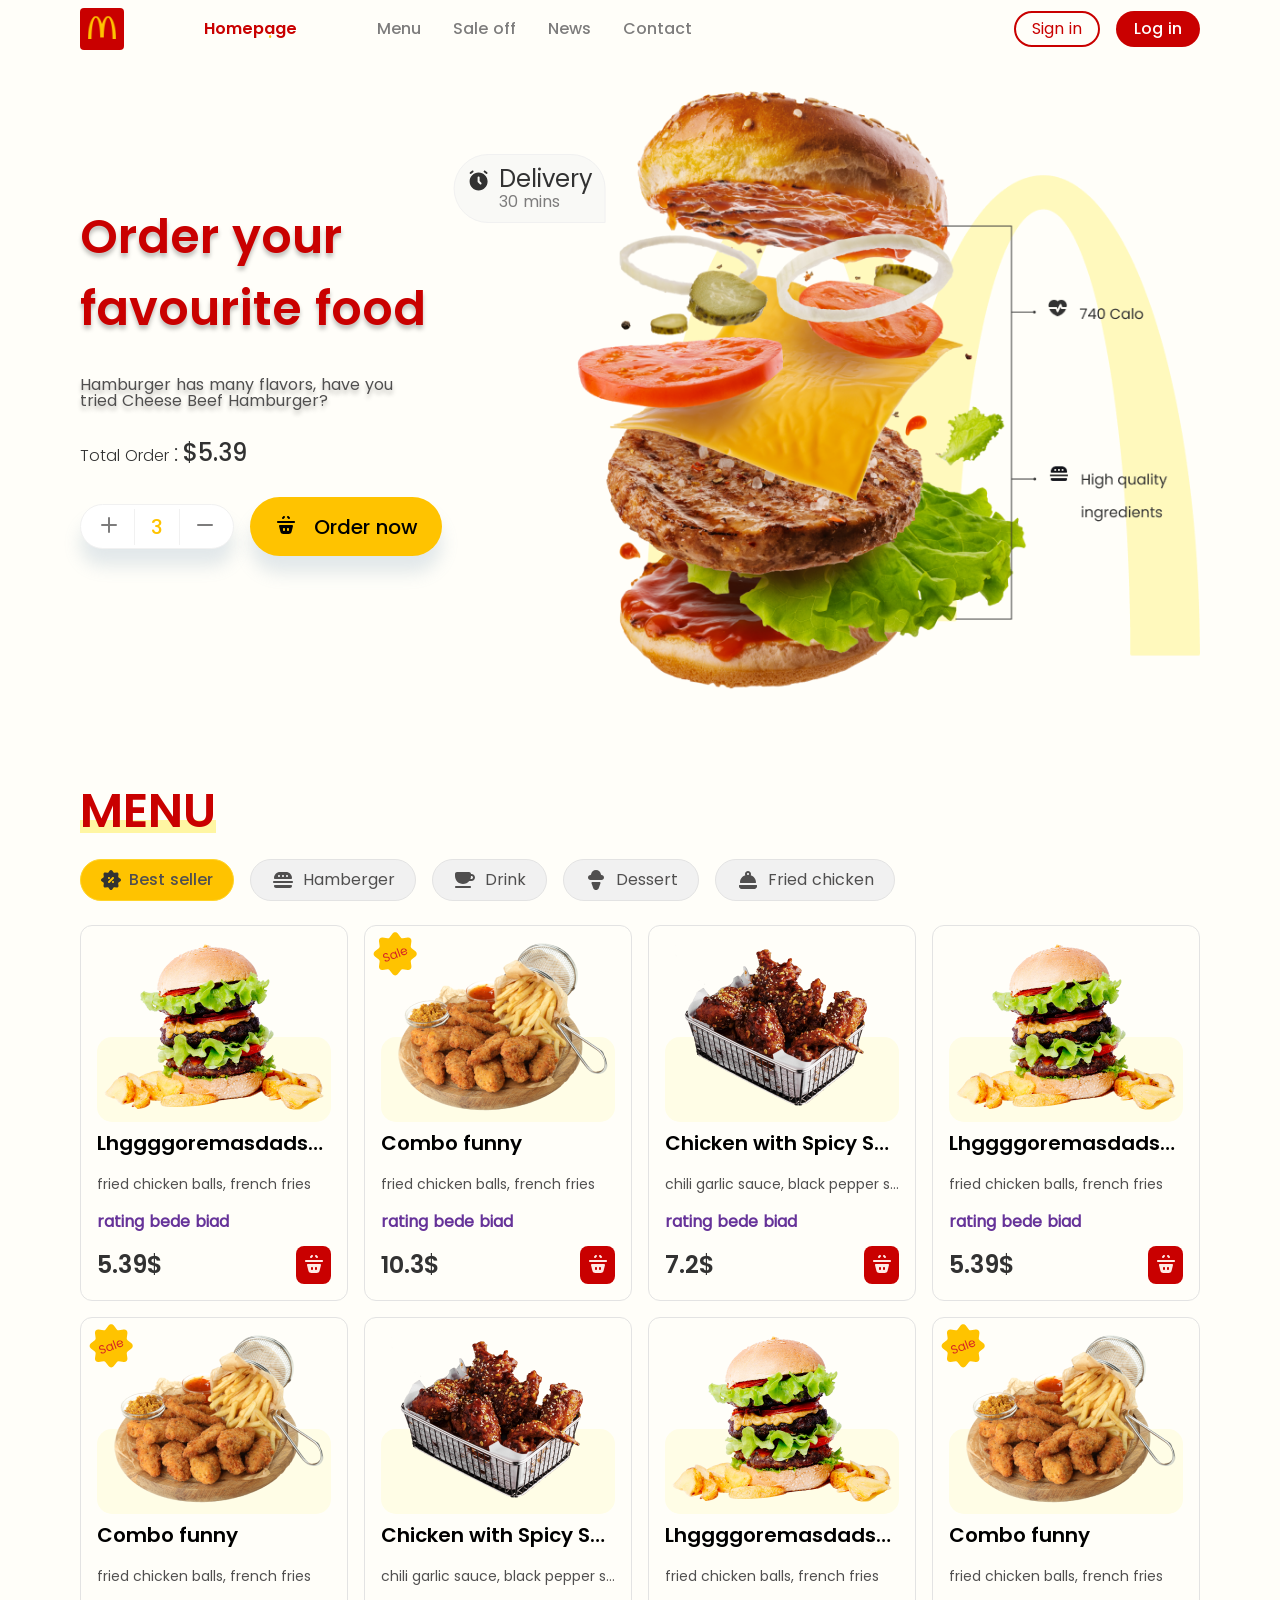
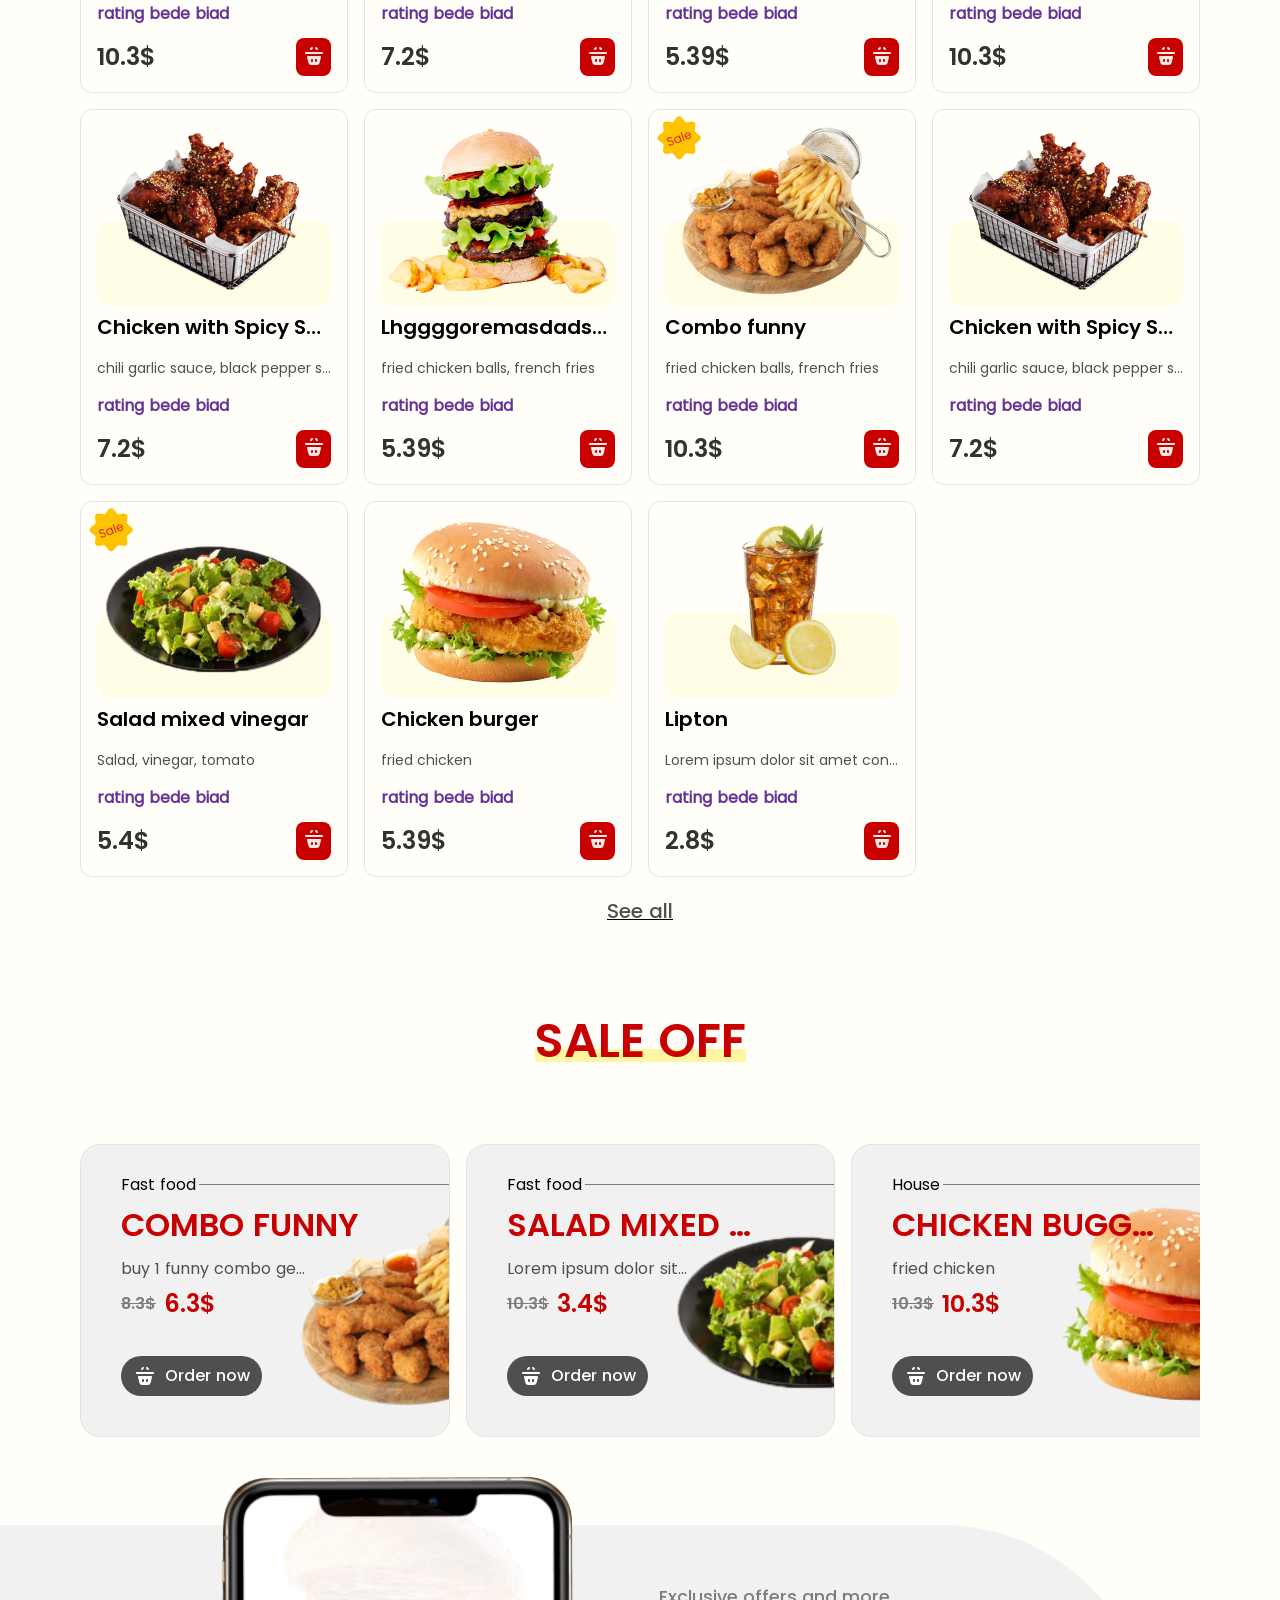
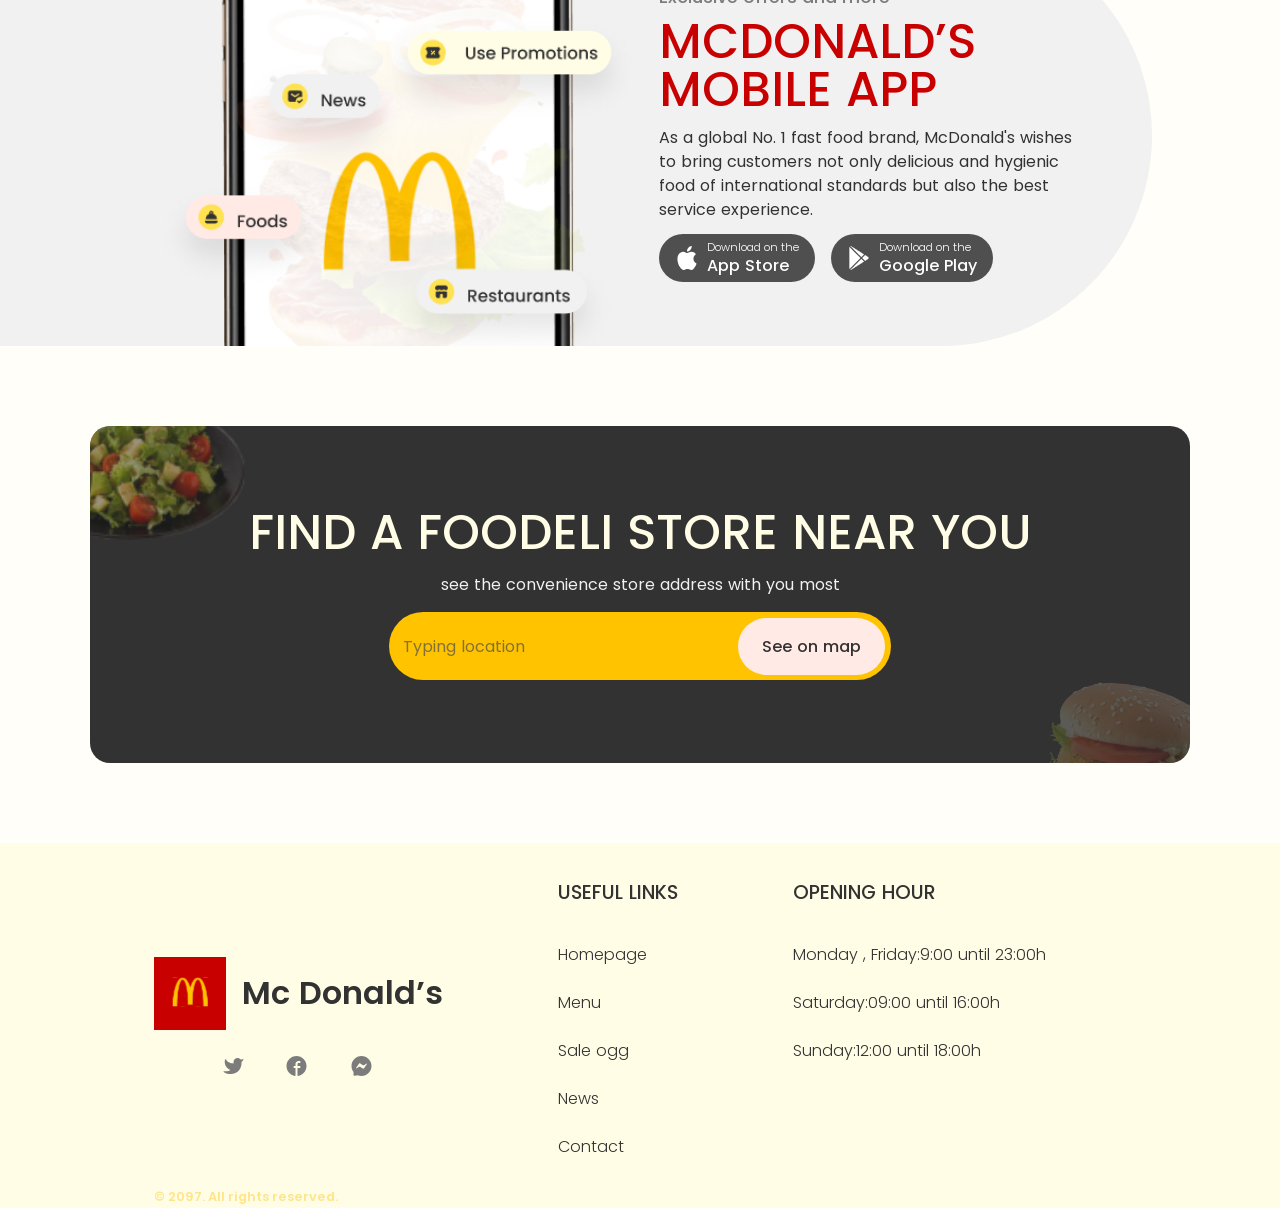
==== commit 0d471a0c: "add Res Footer botom" ====
--- a/index/index.html
+++ b/index/index.html
@@ -944,9 +944,14 @@
                 </div>
             </div>
 
-            <div class="footer-nav-container__nav-footer-container">
+
+            <div class="footer-navLinks-wrapper">
                 <div class="__nav-footer-container__title">
                     USEFUL LINKS
+                </div>
+
+                <div class="__nav-footer-container__title">
+                    OPENING HOUR
                 </div>
 
                 <div class="__nav-footer-container__nav-text">
@@ -963,6 +968,12 @@
                     </a>
                 </div>
 
+                
+                <div class="__nav-footer-container__nav-text __nav-footer-container__nav-text--time">
+                    <a href="#">Monday , Friday:9:00 until 23:00h</a>
+                </div>
+
+
                 <div class="__nav-footer-container__nav-text">
                     <a href="#">Menu
                         <div class="__nav-footer-container__nav-text--abs-icon">
@@ -974,6 +985,11 @@
                     </a>
                 </div>
 
+                <div class="__nav-footer-container__nav-text __nav-footer-container__nav-text--time">
+                    <a href="#">Saturday:09:00 until 16:00h</a>
+                </div>
+
+
                 <div class="__nav-footer-container__nav-text">
                     <a href="#">Sale ogg
                         <div class="__nav-footer-container__nav-text--abs-icon">
@@ -985,6 +1001,11 @@
                     </a>
                 </div>
 
+                
+                <div class="__nav-footer-container__nav-text __nav-footer-container__nav-text--time">
+                    <a href="#">Sunday:12:00 until 18:00h</a>
+                </div>
+
                 <div class="__nav-footer-container__nav-text">
                     <a href="#">News
                         <div class="__nav-footer-container__nav-text--abs-icon">
@@ -992,6 +1013,9 @@
                         </div>
                     </a>
                 </div>
+
+
+
 
                 <div class="__nav-footer-container__nav-text">
                     <a href="#">Contact
@@ -1006,27 +1030,11 @@
                         </div>
                     </a>
                 </div>
-                
-            </div>
-
-
-            <div class="footer-nav-container__nav-footer-container">
-                <div class="__nav-footer-container__title">
-                    OPENING HOUR
-                </div>
-
-                <div class="__nav-footer-container__nav-text">
-                    <a href="#">Monday - Friday:9:00 - 23:00h</a>
-                </div>
-                <div class="__nav-footer-container__nav-text">
-                    <a href="#">Saturday:09:00 - 16:00h</a>
-                </div>
-                <div class="__nav-footer-container__nav-text">
-                    <a href="#">Sunday:12:00 - 18:00h</a>
-                </div>
-
-            </div>
-
+
+
+
+    
+            </div>
 
             <div class="copy_right_text">
                 <a href="#"><span>&#169;</span> 2097. All rights reserved.</a>
--- a/styles/Configure_styles/root.css
+++ b/styles/Configure_styles/root.css
@@ -18,6 +18,7 @@
     --grey_back : #F1F1F1;
     --grey_light : #E3E3E3;
     --container_margin_top : 5rem;
+    --footer_bottom_gapC : 9vw;
 }
 html{
     scroll-behavior: smooth;
--- a/styles/Basic_Styles/FooterStyle.css
+++ b/styles/Basic_Styles/FooterStyle.css
@@ -126,8 +126,8 @@
 /*****************************************************************************************************************/
 .footer__location-input{
     background-color: var(--black_text_color);
-    margin: 0 9.3rem;
-    padding: 6.8rem 11rem;
+    margin: 0 7%;
+    padding: 6.5% 10.3%;
     border: none;
     border-radius: 20px;
     -webkit-border-radius: 20px;
@@ -142,6 +142,7 @@
 
     position: relative;
     overflow: hidden;
+    grid-template-columns: 100%;
 }
 
 
@@ -176,13 +177,14 @@
     -o-border-radius: var(--border_radius_btn);
     background-color:var(--Yellow_theme_color);
     border: 1px solid transparent;
-    margin: 0 8rem;
+
+    margin: 0 20%;
     padding: 0.3rem 0.3rem 0.3rem 0.7rem;
     z-index: 4;
 
     display: grid;
     grid-template-areas: "input_box btn_box";
-    grid-template-columns: 1fr max-content;
+    grid-template-columns: auto max-content;
 }
 
 
@@ -248,21 +250,31 @@
 }
 
 .footer__location-input_img-tag{
-    height: 100%;
-    width: auto;
+    height: auto;
+    width: 100%;
 }
 
 .footer__location-input__img--salad{
-    left : 0;
-    height: 43% ;
-    top: 14%;
-    
+    left:  0;
+    width: 14vw ;
+    top: 0%;
+    height: auto;
+    transform: translateX(-10%) translateY(-20%);
+    -webkit-transform: translateX(-10%) translateY(-20%);
+    -moz-transform: translateX(-10%) translateY(-20%);
+    -ms-transform: translateX(-10%) translateY(-20%);
+    -o-transform: translateX(-10%) translateY(-20%);
 }
 .footer__location-input__img--hamber{
     bottom: 0;
-    height: 25%;
-    left: 10%;
-    
+    width: 15vw;
+    height: auto;
+    right: 0;
+    transform:    translateX(20%) translateY(5%);
+    -webkit-transform:    translateX(20%) translateY(5%);
+    -moz-transform:    translateX(20%) translateY(5%);
+    -ms-transform:    translateX(20%) translateY(5%);
+    -o-transform:    translateX(20%) translateY(5%);
 }
 
 
@@ -270,14 +282,16 @@
 /*****************************************************************************************************************/
 .footer-footer-nav-container{
     background-color: #FFFDE6;
-    padding: 2.5rem 12.5rem;
+    padding: 2.5rem 12vw 5px;
     margin-top: var(--container_margin_top);
 
     display: grid;
-    grid-template-areas: "mac useful openning" "cp_right cp_right cp_right";
+    grid-template-areas: "mac navL" "cp_right cp_right";
     justify-content: start;
-    grid-column-gap: 8rem;
+    grid-column-gap: var(--footer_bottom_gapC);
     grid-row-gap: 2rem;
+    
+    
 
 }
 
@@ -324,6 +338,7 @@
     font-family: "Poppins_SemiB";
     color:var(--black_text_color);
     text-align: center;
+    width: max-content;
 }
 
 
@@ -356,10 +371,15 @@
 
 
 /*****************************************************************************************************************/
-.footer-nav-container__nav-footer-container{
-    display: grid;
+.footer-navLinks-wrapper{
+    grid-area: navL;
+    display: grid;
+    grid-template-columns: auto auto;
+    grid-column-gap: var(--footer_bottom_gapC);
+    justify-content: start;
+    align-items: center;
     grid-row-gap: 1.5rem;
-    align-content: start;
+    
 }
 
 
@@ -367,7 +387,8 @@
     font-size: 1.2rem;
     font-family: "Poppins_M";
     color: var(--black_text_color);
-    margin-bottom: 2rem;
+    margin-bottom: 1rem;
+    width: max-content;
 }
 .__nav-footer-container__nav-text{
 
@@ -382,20 +403,12 @@
     line-height: 1.5;
 }
 
-
-
-/*****************************************************************************************************************/
-.footer-footer-nav-container>div:nth-child(2){
-    grid-area:  useful;
-    /* height: 2000px;
-    background-color: rebeccapurple; */
-}
-.footer-footer-nav-container>div:nth-child(3){
-    grid-area: openning;
-    /* height: 2000px;
-    background-color: red; */
-
-}
+.__nav-footer-container__nav-text:nth-last-child(1),.__nav-footer-container__nav-text:nth-last-child(2){
+    grid-column-start: 1;
+    grid-column-end: 2;
+}   
+
+/*****************************************************************************************************************/
 
 
 .__nav-footer-container__nav-text--abs-icon path{
--- a/styles/Responsice_Styles/RES_Footer.css
+++ b/styles/Responsice_Styles/RES_Footer.css
@@ -53,6 +53,26 @@
         grid-area: down_app;
         grid-column-gap: 1rem;
         align-items: center;
+    }
+
+
+
+    .footer__location-input{
+        background-color: var(--black_text_color);
+        margin: var(--container_margin_top) 50px;
+        padding: 6.5% 120px;
+
+    }
+
+
+    .footer__location-input__type-location{
+        margin: var(--container_margin_top) 100px;
+    }
+    
+    
+    .__btn_reset{
+        padding: 1rem 1.5rem;
+
     }
     
 
@@ -72,6 +92,13 @@
         grid-column-gap: 5rem;
         margin-right: 5%;
 
+    }
+    
+
+
+
+    .footer__location-input__type-location{
+        margin: var(--container_margin_top) 0;
     }
     
 }
@@ -148,6 +175,26 @@
 }
 
 
+.footer__location-input{
+    background-color: var(--black_text_color);
+    margin: var(--container_margin_top) 30px;
+    padding: 6.5% 80px;
+
+}
+
+
+.footer-footer-nav-container{
+    padding: 2.5rem 6vw 5px;
+    grid-row-gap: 2rem;
+
+}
+:root{
+    --footer_bottom_gapC : 7vw;
+    
+}
+
+
+
  
 }
 
@@ -155,6 +202,25 @@
 @media  screen and (max-width: 768px) {
     
 
+    .footer-footer-nav-container{
+        grid-template-areas: "navL" "mac"  "cp_right";
+        grid-row-gap: 2rem;
+        grid-column-gap: 0;
+        grid-template-columns: 100%;
+    }
+    
+    .footer-nav-container__title-wrapper{
+       justify-self: center;
+    }
+    :root{
+    --footer_bottom_gapC : 1rem;
+
+    }
+
+    .footer-navLinks-wrapper{
+        justify-content: space-between;
+        
+    }
 
 }
 
@@ -162,12 +228,49 @@
 @media  screen and (max-width: 685px) { 
 
 
+    .footer__location-input{
+
+        padding: 6.5% 30px;
+    }
+    
 }
 
 
 @media  screen and (max-width: 576px) { 
     
-
+    .footer__location-input__type-location{
+        border-radius:15px;
+
+        grid-template-areas: "input_box" "btn_box";
+        grid-template-columns: minmax(100px,100%);
+        
+         /* grid-template-columns: 100%; */
+        -webkit-border-radius:15px;
+        -moz-border-radius:15px;
+        -ms-border-radius:15px;
+        -o-border-radius:15px;
+        padding: 0.3rem 0 0 0;
+        overflow-y: hidden;
+        overflow-x:auto ;
+        
+    }
+    
+    .__btn_reset{
+        border-radius: var(--border_radius_b0tn);
+        -webkit-border-radius: var(--border_radius_b0tn);
+        -moz-border-radius: var(--border_radius_b0tn);
+        -ms-border-radius: var(--border_radius_b0tn);
+        -o-border-radius: var(--border_radius_b0tn);
+        padding: 1rem 1.5rem;
+}
+.__input-text{
+padding: 1rem 0.5rem;    
+}
+
+
+.footer-footer-nav-container{
+    padding: 2.5rem 15px 5px;
+}
 }
 
 
@@ -188,22 +291,62 @@
         grid-row-gap: 1rem;
 
     }
-
-}
-
-
-
-
-
-
-
-
-@media  screen and (max-width: 200px) { 
-    
-
-
-}
-
-
-
-
+    .footer-nav-container__img-title__title h3{
+        width: fit-content;
+    }
+
+    .__nav-footer-container__title{
+        font-size: 1rem;
+    }
+    .footer-nav-container__img-title__title h3{
+        font-size: 1.5rem;
+    }
+    /* .__nav-footer-container__nav-text a {
+        font-size: 0.8rem;
+    } */
+
+    .footer-nav-container__img-title__img{
+        scale: 0.75;
+    }
+
+
+}
+
+
+
+
+
+
+
+
+@media  screen and (max-width: 280px) { 
+    .footer-footer-nav-container{
+        padding: 2.5rem 8px 5px;
+    }
+    .footer-nav-container__img-title__title h3{
+        width: fit-content;
+    }
+
+    .__nav-footer-container__title{
+        font-size: 0.9rem;
+        width: fit-content;
+    }
+
+
+    .__nav-footer-container__nav-text a {
+        font-size: 0.8rem;
+    }
+
+    .footer-nav-container__img-title__img{
+        scale: 0.75;
+    }
+
+    .__nav-footer-container__nav-text{
+        word-break: break-all;
+    }
+
+}
+
+
+
+
--- a/styles/Trans_Anim_Styles/TransAndAnim_FOOTER.css
+++ b/styles/Trans_Anim_Styles/TransAndAnim_FOOTER.css
@@ -127,7 +127,7 @@
     -ms-transform: scale(5);
     -o-transform: scale(5);
 }
-.footer-nav-container__nav-footer-container:nth-child(3) .__nav-footer-container__nav-text a:hover::before{
+.__nav-footer-container__nav-text--time a:hover::before{
     content: "- ";
     font-size: inherit;
     font-family: "Poppins_SemiB";
@@ -135,3 +135,6 @@
     vertical-align: middle;
     color: #c9b925;
 }
+.__nav-footer-container__nav-text a{
+    position: relative;
+}
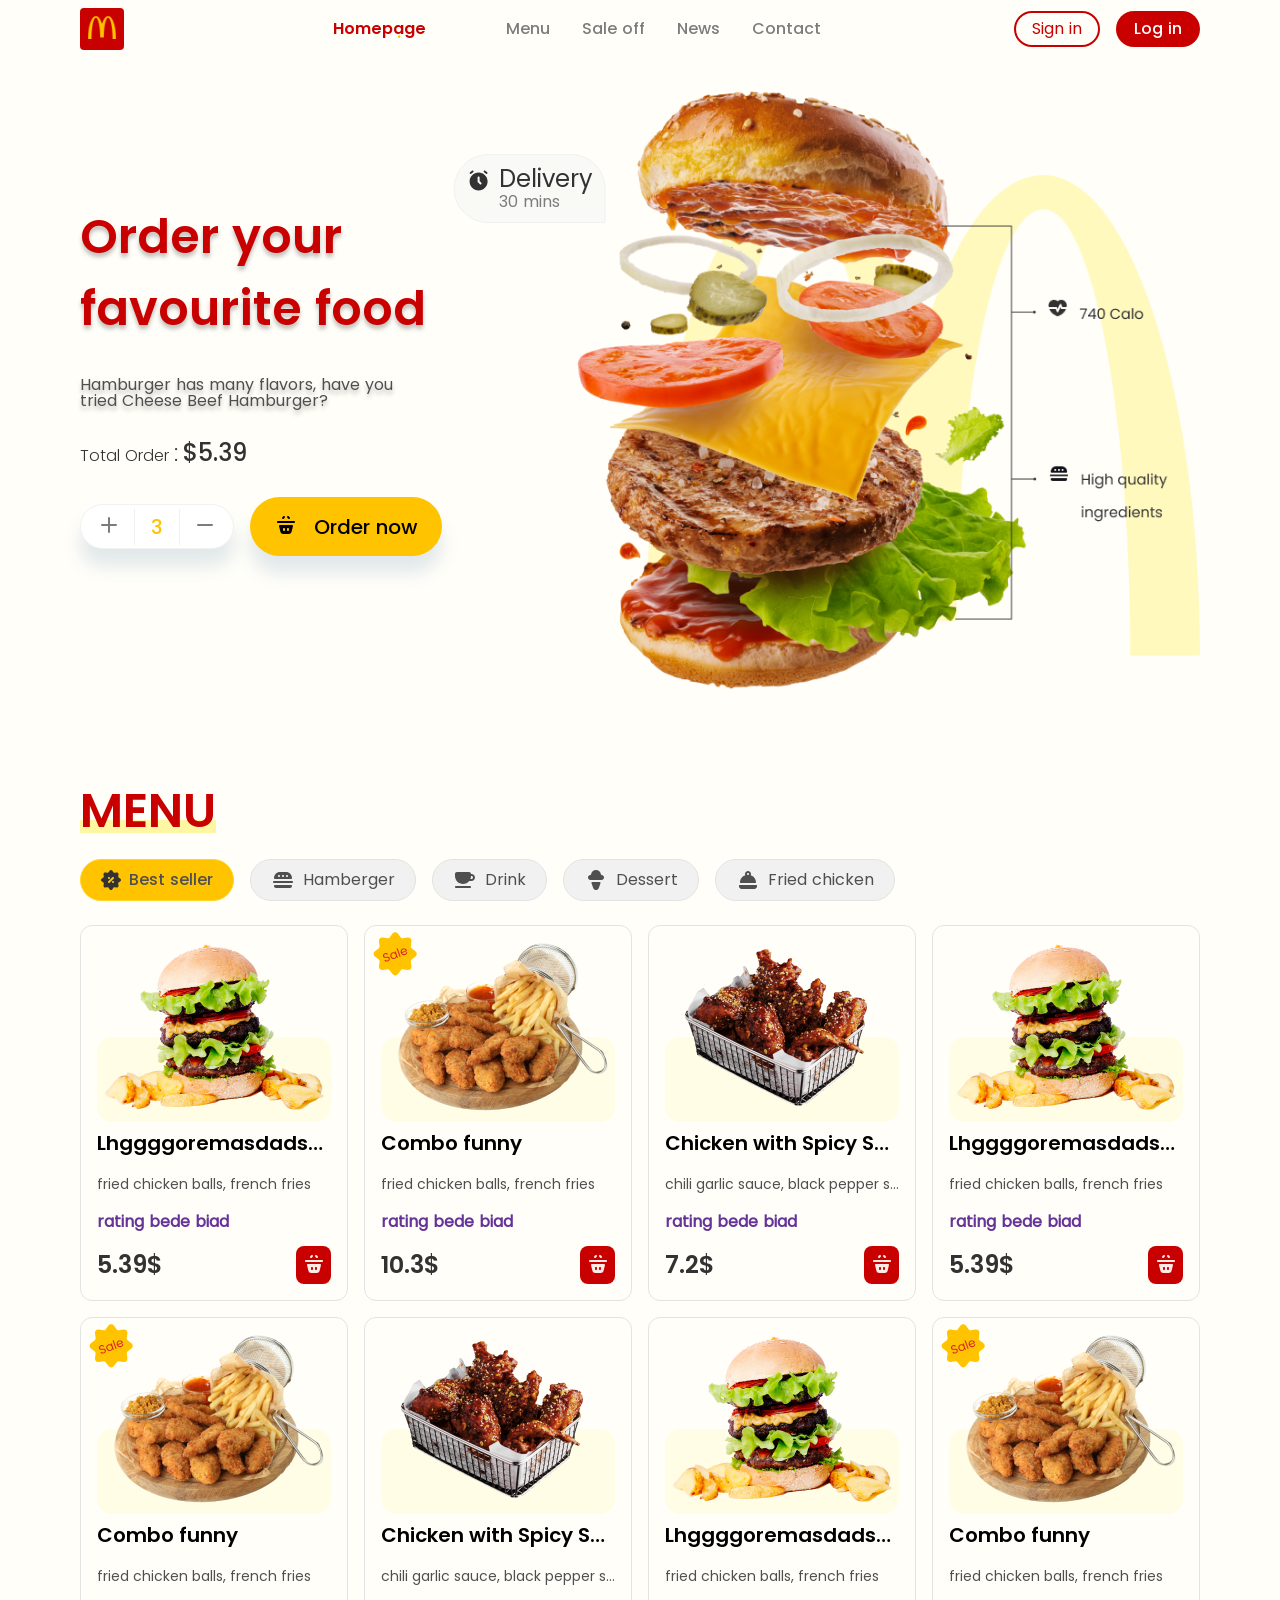
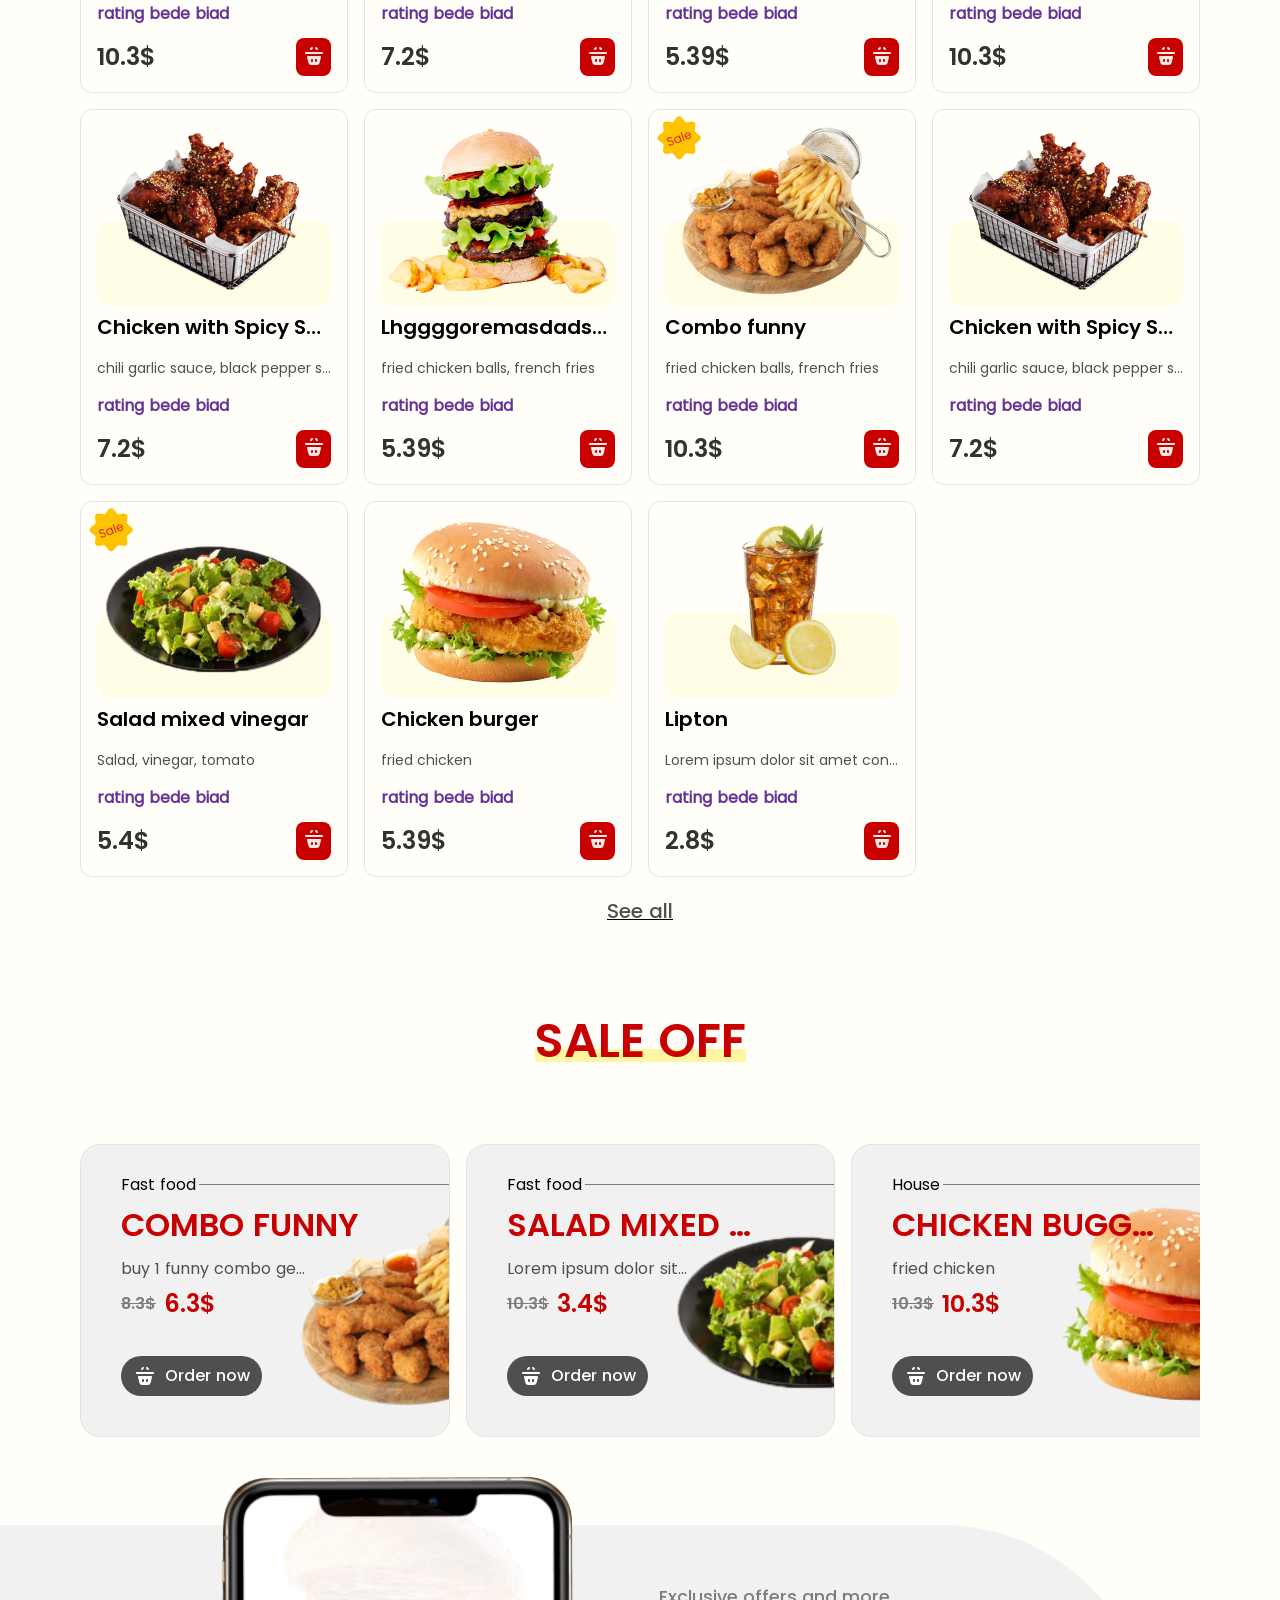
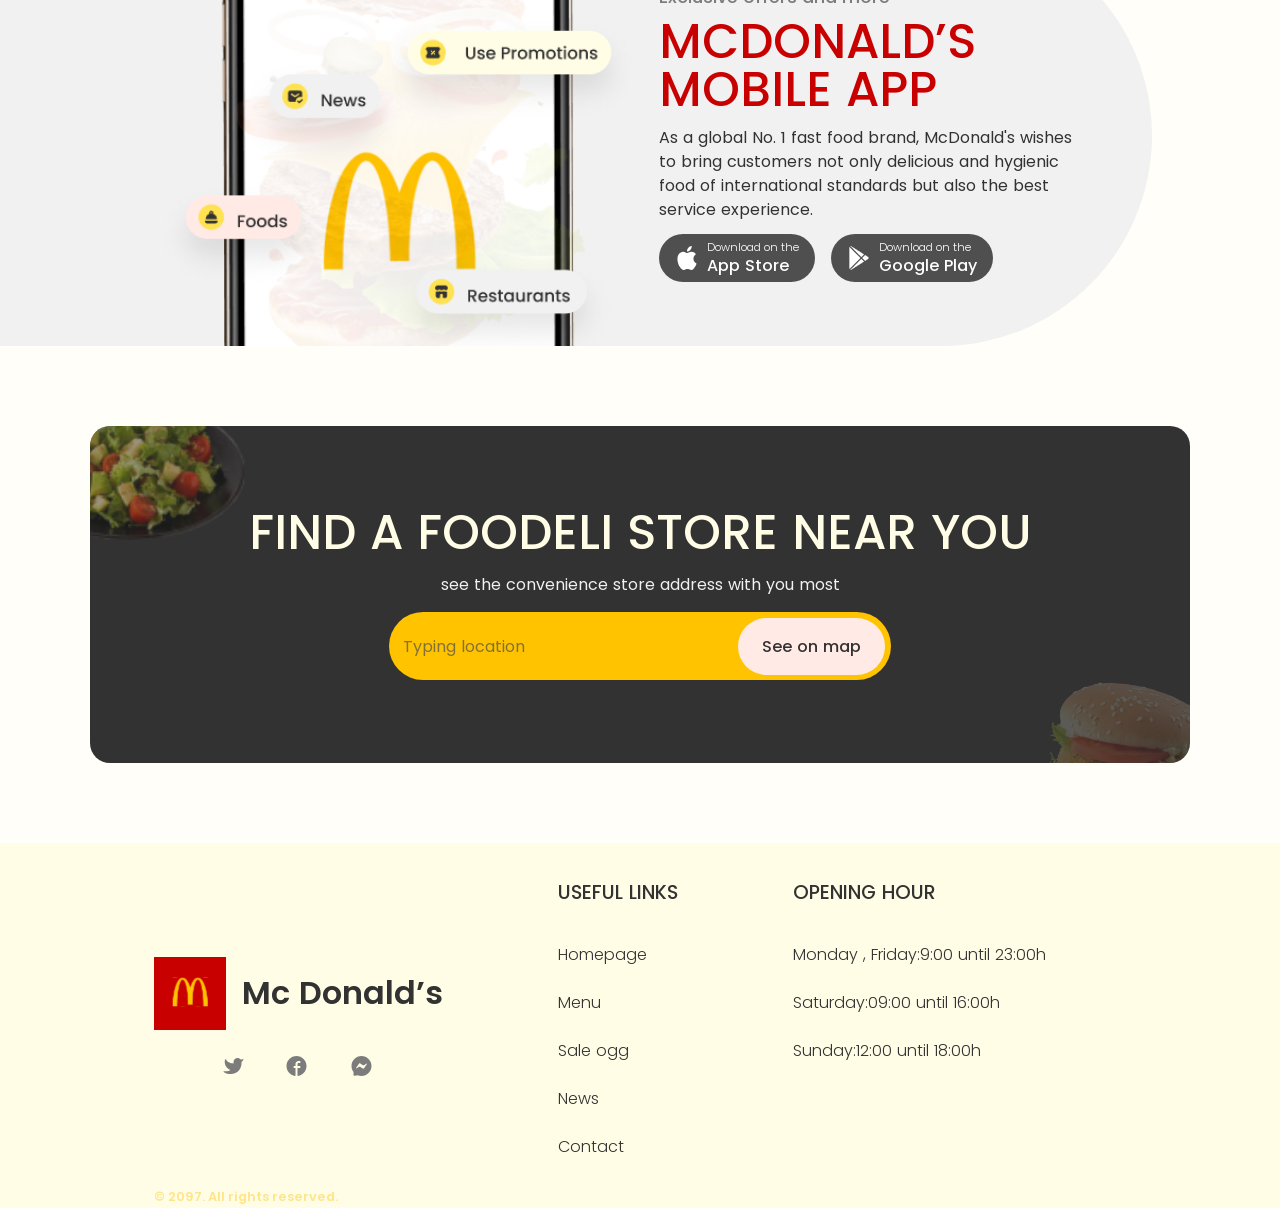
==== commit 100c16c2: "add menubar anim" ====
--- a/index/index.html
+++ b/index/index.html
@@ -33,7 +33,7 @@
     <header>
         <section class="header_top">
             <div class="anim_Main-nav-btn__hover"></div>
-            <nav class="header__Mainnavbtn-Container header__GridItmes_top">
+            <nav class="heaer__Mainnavbtn-container__macIcon">
                 <a href="#" class="header__MainmacIcon  header__Mainnavbtn-items"  >
                     <svg width="28" height="23" viewBox="0 0 28 23" fill="none" xmlns="http://www.w3.org/2000/svg" xmlns:xlink="http://www.w3.org/1999/xlink">
                         <rect width="28" height="23" fill="url(#pattern0_1_102)"/>
@@ -45,6 +45,9 @@
                         </defs>
                     </svg>    
                 </a>
+            </nav>
+            <nav class="header__Mainnavbtn-Container header__GridItmes_top">
+ 
                 <a href="#HOME_TITLE" class="header__Mainnavtext header__Mainnavbtn-items _CURRENT-PAGE">Homepage</a>
                 <a href="#MENU_TITLE" class="header__Mainnavtext header__Mainnavbtn-items">Menu</a>
                 <a href="#SALE_OFF" class="header__Mainnavtext header__Mainnavbtn-items">Sale off</a>
@@ -58,12 +61,18 @@
             </nav>
 
             <div class="header_top_menubarMobile-container">
-                <svg width="35" height="35" viewBox="0 0 35 35" fill="none" xmlns="http://www.w3.org/2000/svg">
+                <svg id="ababs" width="35" height="35" viewBox="0 0 35 35" fill="none" xmlns="http://www.w3.org/2000/svg">
                     <path id="menu_path_1" fill-rule="evenodd" clip-rule="evenodd" d="M4.375 14.5833C4.375 9.75082 8.29251 5.83331 13.125 5.83331H21.875C26.7075 5.83331 30.625 9.75082 30.625 14.5833C30.625 15.3887 29.9721 16.0416 29.1667 16.0416H5.83333C5.02792 16.0416 4.375 15.3887 4.375 14.5833ZM13.125 11.6666C13.125 12.4721 12.4721 13.125 11.6667 13.125C10.8613 13.125 10.2083 12.4721 10.2083 11.6666C10.2083 10.8612 10.8613 10.2083 11.6667 10.2083C12.4721 10.2083 13.125 10.8612 13.125 11.6666ZM17.5 13.125C18.3054 13.125 18.9583 12.4721 18.9583 11.6666C18.9583 10.8612 18.3054 10.2083 17.5 10.2083C16.6946 10.2083 16.0417 10.8612 16.0417 11.6666C16.0417 12.4721 16.6946 13.125 17.5 13.125ZM24.7917 11.6666C24.7917 12.4721 24.1388 13.125 23.3333 13.125C22.5279 13.125 21.875 12.4721 21.875 11.6666C21.875 10.8612 22.5279 10.2083 23.3333 10.2083C24.1388 10.2083 24.7917 10.8612 24.7917 11.6666Z" fill="#504F4F"/>
-                    <path id="menu_path_2" d="M2.9165 20.4166C2.9165 19.6112 3.56942 18.9583 4.37484 18.9583H30.6248C31.4303 18.9583 32.0832 19.6112 32.0832 20.4166C32.0832 21.2221 31.4303 21.875 30.6248 21.875H4.37484C3.56942 21.875 2.9165 21.2221 2.9165 20.4166Z" fill="#504F4F"/>
-                    <path id="menu_path_3" d="M30.625 26.25C30.625 27.8608 29.3192 29.1666 27.7083 29.1666H7.29167C5.68083 29.1666 4.375 27.8608 4.375 26.25C4.375 25.4446 5.02792 24.7916 5.83333 24.7916H29.1667C29.9721 24.7916 30.625 25.4446 30.625 26.25Z" fill="#504F4F"/>
-                    </svg>
                     
+                    <path id="menu_path_2_1" d="M2.9165 18C2.9165 17.1946 3.56942 16.5416 4.37484 16.5416H30.6248C31.4303 16.5416 32.0832 17.1946 32.0832 18C32.0832 18.8054 31.4303 19.4583 30.6248 19.4583H4.37484C3.56942 19.4583 2.9165 18.8054 2.9165 18Z" fill="#504F4F"/>
+                
+                    <path id="menu_path_2_2" d="M2.9165 22C2.9165 21.1946 3.56942 20.5416 4.37484 20.5416H30.6248C31.4303 20.5416 32.0832 21.1946 32.0832 22C32.0832 22.8054 31.4303 23.4583 30.6248 23.4583H4.37484C3.56942 23.4583 2.9165 22.8054 2.9165 22Z" fill="#504F4F"/>
+                
+                    <path id="menu_path_2_3" d="M2.9165 26C2.9165 25.1946 3.56942 24.5416 4.37484 24.5416H30.6248C31.4303 24.5416 32.0832 25.1946 32.0832 26C32.0832 26.8054 31.4303 27.4583 30.6248 27.4583H4.37484C3.56942 27.4583 2.9165 26.8054 2.9165 26Z" fill="#504F4F"/>
+                
+                    <path id="menu_path_3" d="M30.625 30C30.625 31.6108 29.3192 32.9166 27.7083 32.9166H7.29167C5.68083 32.9166 4.375 31.6108 4.375 30C4.375 29.1946 5.02792 28.5416 5.83333 28.5416H29.1667C29.9721 28.5416 30.625 29.1946 30.625 30Z" fill="#504F4F"/>
+                </svg>
+                
             </div>
         </section>
         
--- a/styles/Configure_styles/root.css
+++ b/styles/Configure_styles/root.css
@@ -67,4 +67,127 @@
 a{
     text-decoration: none;
     color: yellow;
+}
+
+
+@keyframes boxShad_border_IN {
+    100%{
+        border: 1px solid wheat;
+        box-shadow: 0 0 20px white;
+    }
+}
+@keyframes boxShad_border_OUT {
+    100%{
+        border: 1px solid transparent;
+        box-shadow: 0 0 0 white;
+    }
+}
+
+
+@keyframes _hover_mainLink_ENTER {
+    
+    100%{
+         letter-spacing: initial; 
+         opacity: 1 ;
+    }
+
+}
+
+
+@keyframes _hover_mainLink_OUT {
+ 
+    100%{
+        letter-spacing: 50vw; 
+        opacity: 0;
+   }
+}
+
+
+@-webkit-keyframes bell_Ring {
+    0% {
+        -webkit-transform: rotate(-3deg);
+                transform: rotate(-3deg);
+    
+    }
+
+    100%{
+        -webkit-transform: rotate(3deg);
+                transform: rotate(3deg);
+    }
+}
+
+@keyframes bell_Ring {
+    0% {
+        -webkit-transform: rotate(-3deg);
+                transform: rotate(-3deg);
+    
+    }
+
+    100%{
+        -webkit-transform: rotate(3deg);
+                transform: rotate(3deg);
+    }
+}
+
+@keyframes fade_in{
+    0%{
+        opacity: 0;
+    }
+    100%{
+        opacity: 1;
+    }
+}
+
+@-webkit-keyframes bell_Ring {
+    0% {
+        transform: rotate(-3deg);
+        -webkit-transform: rotate(-3deg);
+        -moz-transform: rotate(-3deg);
+        -ms-transform: rotate(-3deg);
+        -o-transform: rotate(-3deg);
+}
+
+    100%{
+                   transform: rotate(3deg);
+                   -webkit-transform: rotate(3deg);
+                   -moz-transform: rotate(3deg);
+                   -ms-transform: rotate(3deg);
+                   -o-transform: rotate(3deg);
+}
+}
+
+@keyframes bell_Ring {
+    0% {
+                 transform: rotate(-3deg);
+                 -webkit-transform: rotate(-3deg);
+                 -moz-transform: rotate(-3deg);
+                 -ms-transform: rotate(-3deg);
+                 -o-transform: rotate(-3deg);
+}
+
+    100%{
+                  transform: rotate(3deg);
+                -webkit-transform: rotate(3deg);
+                -moz-transform: rotate(3deg);
+                -ms-transform: rotate(3deg);
+                -o-transform: rotate(3deg);
+}
+}
+
+
+@keyframes Doallr_In_Anim {
+
+    100%{
+        padding-left: 150%;
+    }
+}
+
+@keyframes Doallr_Out_Anim {
+    100%{
+        transform: translateX(100%);
+        -webkit-transform: translateX(100%);
+        -moz-transform: translateX(100%);
+        -ms-transform: translateX(100%);
+        -o-transform: translateX(100%);
+    }
 }
--- a/styles/Basic_Styles/HeaderStyle.css
+++ b/styles/Basic_Styles/HeaderStyle.css
@@ -5,7 +5,7 @@
 .header_top{
     position: relative;
     justify-content: space-between;
-    grid-template-areas: "main-nav nav-btn";
+    grid-template-areas: "mac_header main-nav nav-btn";
     grid-template-rows: auto;
     display: grid;
     padding:var(--container-padding);
@@ -21,6 +21,12 @@
     padding:var(--container-padding);
     width: 100%;
 
+}
+.heaer__Mainnavbtn-container__macIcon{
+    grid-area: mac_header;
+    display: grid;
+    justify-content: center;
+    align-items: center;
 }
 
 
--- a/styles/Responsice_Styles/RES_Header.css
+++ b/styles/Responsice_Styles/RES_Header.css
@@ -50,14 +50,61 @@
 /*Menu Bar*/
 @media  screen and (max-width: 870px) {
     .header_top{
-        grid-template-areas: "main-nav nav-btn mobile_menu";
+        grid-template-areas: "mac_header nav-btn mobile_menu";
     }
     .header__Mainnavbtn-Container{
         grid-column-gap: 0rem;
     }
+
+    .header__Mainnavbtn-Container{
+        /*display: none;
+        */grid-auto-flow: row;
+        position: fixed;
+        left: 0;
+        top: 0;
+        background-color: rgb(46, 41, 41);
+        grid-template-columns: 100%;
+        grid-column-gap: 0;
+        grid-row-gap: 1.5rem;
+        align-items: center;
+        grid-area: main-nav;
+        justify-content: start;
+        align-content: start;
+        width: 60%;
+        z-index: 99999;
+        height: 100vh ;
+        overflow-y: auto;
+        padding-left: 1rem;
+        padding-top: 1rem;
+        transform: translateX(-100%);
+        -webkit-transform: translateX(-100%);
+        -moz-transform: translateX(-100%);
+        -ms-transform: translateX(-100%);
+        -o-transform: translateX(-100%);
+}
+
+    .anim_Main-nav-btn__hover{
+        display: none !important;
+    }
+
     .header__Mainnavtext{
-        
-        display: none;
+        font-size: 1.5rem;
+        font-family: "Poppins_M";
+        color: var(--grey_text_color);
+        text-decoration: none;
+        width: fit-content;
+        margin: 0 0;
+        color: var(--white_text_color);
+    }
+    
+    ._CURRENT-PAGE{
+        font-family: "Poppins_SemiB";
+        color: var(--Red_theme_color);
+        position: relative;
+    }
+    ._CURRENT-PAGE::before{
+        animation: fade_in 650ms ease-in 10ms infinite alternate forwards;
+        -webkit-animation: fade_in 650ms ease-in 10ms infinite alternate forwards;
     }
     .header_top_menubarMobile-container{
         display: grid;
@@ -67,6 +114,8 @@
     }
     
 }
+
+
 
 
 @media  screen and (max-width: 768px) {
--- a/styles/Trans_Anim_Styles/TransAndAnim_HEADER.css
+++ b/styles/Trans_Anim_Styles/TransAndAnim_HEADER.css
@@ -44,24 +44,6 @@
 }
 
 
-@keyframes _hover_mainLink_ENTER {
-    
-    100%{
-         letter-spacing: initial; 
-         opacity: 1 ;
-    }
-
-}
-
-
-@keyframes _hover_mainLink_OUT {
- 
-    100%{
-        letter-spacing: 50vw; 
-        opacity: 0;
-   }
-}
-
 .__MainOdernowBtn{
     transition: background-color 150ms ease-in 100ms , color 100ms ease-in 100ms ;
     -webkit-transition: background-color 150ms ease-in 100ms , color 100ms ease-in 100ms ;
@@ -150,28 +132,191 @@
 }
 
 
-@-webkit-keyframes bell_Ring {
-    0% {
-        -webkit-transform: rotate(-3deg);
-                transform: rotate(-3deg);
-    
-    }
-
-    100%{
-        -webkit-transform: rotate(3deg);
-                transform: rotate(3deg);
-    }
-}
-
-@keyframes bell_Ring {
-    0% {
-        -webkit-transform: rotate(-3deg);
-                transform: rotate(-3deg);
-    
-    }
-
-    100%{
-        -webkit-transform: rotate(3deg);
-                transform: rotate(3deg);
-    }
+.anim_menubar_ICON_in_top{
+    animation: menuBar_ICON_in_top 1000ms ease 1  normal forwards;
+    -webkit-animation: menuBar_ICON_in_top 1000ms ease 1  normal forwards;
+}
+
+.anim_menubar_ICON_in_middle_notmid{
+    animation: menuBar_ICON_in_middle_notmid 800ms ease 1  normal forwards;
+    -webkit-animation: menuBar_ICON_in_middle_notmid 800ms ease 1  normal forwards;
+}
+
+.anim_menubar_ICON_in_middle_mid{
+    animation: menuBar_ICON_in_middle_mid 500ms ease 1  normal forwards;
+    -webkit-animation: menuBar_ICON_in_middle_mid 500ms ease 1  normal forwards;
+}
+
+.anim_menubar_ICON_in_bottom{
+    animation: menuBar_ICON_in_bottom 1000ms ease 1 normal forwards;
+    -webkit-animation: menuBar_ICON_in_bottom 1000ms ease 1 normal forwards;
+}
+
+@keyframes menuBar_ICON_in_top {
+    50%{
+        transform: translateY(-5px);
+        -webkit-transform: translateY(-5px);
+        -moz-transform: translateY(-5px);
+        -ms-transform: translateY(-5px);
+        -o-transform: translateY(-5px);
+}
+    100%{
+        fill: var(--Yellow_theme_color);
+        transform: translateY(3px);
+        -webkit-transform: translateY(3px);
+        -moz-transform: translateY(3px);
+        -ms-transform: translateY(3px);
+        -o-transform: translateY(3px);
+}
+}
+
+
+@keyframes menuBar_ICON_in_middle_mid {
+
+    100%{
+        fill: var(--Red_theme_color);
+
+}
+}
+
+
+@keyframes menuBar_ICON_in_middle_notmid {
+    100%{
+        transform: scaleX(0);
+        -webkit-transform: scaleX(0);
+        -moz-transform: scaleX(0);
+        -ms-transform: scaleX(0);
+        -o-transform: scaleX(0);
+}
+}
+
+@keyframes menuBar_ICON_in_bottom {
+    50%{
+        transform: translateY(+5px);
+        -webkit-transform: translateY(+5px);
+        -moz-transform: translateY(+5px);
+        -ms-transform: translateY(+5px);
+        -o-transform: translateY(+5px);
+}
+    100%{
+        fill: var(--Yellow_theme_color);
+
+        transform: translateY(-4px);
+        -webkit-transform: translateY(-4px);
+        -moz-transform: translateY(-4px);
+        -ms-transform: translateY(-4px);
+        -o-transform: translateY(-4px);
+}
+}
+
+#menu_path_1{
+    transition: transform 100ms ease 10ms;
+
+    -webkit-transition: transform 100ms ease 10ms;
+    -moz-transition: transform 100ms ease 10ms;
+    -ms-transition: transform 100ms ease 10ms;
+    -o-transition: transform 100ms ease 10ms;
+}
+
+.anim_menubar_ICON_out_top{
+    animation: menuBar_ICON_out_top 1000ms ease 1  normal forwards;
+    -webkit-animation: menuBar_ICON_out_top 1000ms ease 1  normal forwards;
+}
+
+.anim_menubar_ICON_out_middle_notmid{
+    animation: menuBar_ICON_out_middle_notmid 800ms ease 1  normal forwards;
+    -webkit-animation: menuBar_ICON_out_middle_notmid 800ms ease 1  normal forwards;
+}
+
+.anim_menubar_ICON_out_middle_mid{
+    animation: menuBar_ICON_out_middle_mid 500ms ease 1  normal forwards;
+    -webkit-animation: menuBar_ICON_out_middle_mid 500ms ease 1  normal forwards;
+}
+
+.anim_menubar_ICON_out_bottom{
+    animation: menuBar_ICON_out_bottom 1000ms ease 1 normal forwards;
+    -webkit-animation: menuBar_ICON_out_bottom 1000ms ease 1 normal forwards;
+}
+
+@keyframes menuBar_ICON_out_top {
+    50%{
+        transform: translateY(-4px);
+        -webkit-transform: translateY(-4px);
+        -moz-transform: translateY(-4px);
+        -ms-transform: translateY(-4px);
+        -o-transform: translateY(-4px);
+}
+    100%{
+        fill: var(--blackLight_text_color); 
+        transform: translateY(0px);
+        -webkit-transform: translateY(0px);
+        -moz-transform: translateY(0px);
+        -ms-transform: translateY(0px);
+        -o-transform: translateY(0px);
+}
+}
+
+@keyframes menuBar_ICON_out_middle_mid {
+    100%{
+        fill: var(--blackLight_text_color);
+}
+}
+
+@keyframes menuBar_ICON_out_middle_notmid {
+    100%{
+        transform: scaleX(1);
+        -webkit-transform: scaleX(1);
+        -moz-transform: scaleX(1);
+        -ms-transform: scaleX(1);
+        -o-transform: scaleX(1);
+}
+}
+
+@keyframes menuBar_ICON_out_bottom {
+    50%{
+        transform: translateY(+5px);
+        -webkit-transform: translateY(+5px);
+        -moz-transform: translateY(+5px);
+        -ms-transform: translateY(+5px);
+        -o-transform: translateY(+5px);
+}
+    100%{
+        fill: var(--blackLight_text_color); 
+        transform: translateY(-0);
+        -webkit-transform: translateY(-0);
+        -moz-transform: translateY(-0);
+        -ms-transform: translateY(-0);
+        -o-transform: translateY(-0);
+}
+}
+
+
+.anim_menubar_in{
+    animation: animBoxIn 650ms ease 1 normal forwards;
+    -webkit-animation: animBoxIn 650ms ease 1 normal forwards;
+}
+
+.anim_menubar_out{
+    animation: animBoxOut 650ms ease 1 normal forwards;
+    -webkit-animation: animBoxOut 650ms ease 1 normal forwards;
+}
+
+@keyframes animBoxIn {
+    100%{
+        transform: translateX(0%);
+        -webkit-transform: translateX(0%);
+        -moz-transform: translateX(0%);
+        -ms-transform: translateX(0%);
+        -o-transform: translateX(0%);
+}
+}
+
+@keyframes animBoxOut {
+    100%{
+        transform: translateX(-105%);
+        -webkit-transform: translateX(-105%);
+        -moz-transform: translateX(-105%);
+        -ms-transform: translateX(-105%);
+        -o-transform: translateX(-105%);
+}
 }
--- a/styles/Trans_Anim_Styles/TransAndAnim_MAIN.css
+++ b/styles/Trans_Anim_Styles/TransAndAnim_MAIN.css
@@ -38,53 +38,11 @@
     animation: fade_in 800ms ease-in 10ms infinite alternate forwards;
     -webkit-animation: fade_in 800ms ease-in 10ms infinite alternate forwards;
 }
-@keyframes fade_in{
-    0%{
-        opacity: 0;
-    }
-    100%{
-        opacity: 1;
-    }
-}
+
 
 .bell_Ring_anim{
     -webkit-animation: bell_Ring 100ms ease 110ms infinite alternate;
     animation: bell_Ring 100ms ease 110ms infinite alternate;
-}
-@-webkit-keyframes bell_Ring {
-    0% {
-        transform: rotate(-3deg);
-        -webkit-transform: rotate(-3deg);
-        -moz-transform: rotate(-3deg);
-        -ms-transform: rotate(-3deg);
-        -o-transform: rotate(-3deg);
-}
-
-    100%{
-                   transform: rotate(3deg);
-                   -webkit-transform: rotate(3deg);
-                   -moz-transform: rotate(3deg);
-                   -ms-transform: rotate(3deg);
-                   -o-transform: rotate(3deg);
-}
-}
-
-@keyframes bell_Ring {
-    0% {
-                 transform: rotate(-3deg);
-                 -webkit-transform: rotate(-3deg);
-                 -moz-transform: rotate(-3deg);
-                 -ms-transform: rotate(-3deg);
-                 -o-transform: rotate(-3deg);
-}
-
-    100%{
-                  transform: rotate(3deg);
-                -webkit-transform: rotate(3deg);
-                -moz-transform: rotate(3deg);
-                -ms-transform: rotate(3deg);
-                -o-transform: rotate(3deg);
-}
 }
 
 
@@ -122,22 +80,7 @@
     -webkit-animation: Doallr_Out_Anim 1000ms ease 100ms 1 normal forwards;
 }
 
-@keyframes Doallr_In_Anim {
 
-    100%{
-        padding-left: 150%;
-    }
-}
-
-@keyframes Doallr_Out_Anim {
-    100%{
-        transform: translateX(100%);
-        -webkit-transform: translateX(100%);
-        -moz-transform: translateX(100%);
-        -ms-transform: translateX(100%);
-        -o-transform: translateX(100%);
-    }
-}
 
 .__SeeAllBtn:hover{
     color: rebeccapurple;
--- a/styles/Trans_Anim_Styles/TransAndAnim_FOOTER.css
+++ b/styles/Trans_Anim_Styles/TransAndAnim_FOOTER.css
@@ -34,18 +34,7 @@
     -webkit-animation: boxShad_border_OUT 200ms ease  1 normal forwards;
 }
 
-@keyframes boxShad_border_IN {
-    100%{
-        border: 1px solid wheat;
-        box-shadow: 0 0 20px white;
-    }
-}
-@keyframes boxShad_border_OUT {
-    100%{
-        border: 1px solid transparent;
-        box-shadow: 0 0 0 white;
-    }
-}
+
 
 .__social-nav__items{
     transition: background-color 300ms ease-in 50ms , color 100ms ease-in 100ms ;
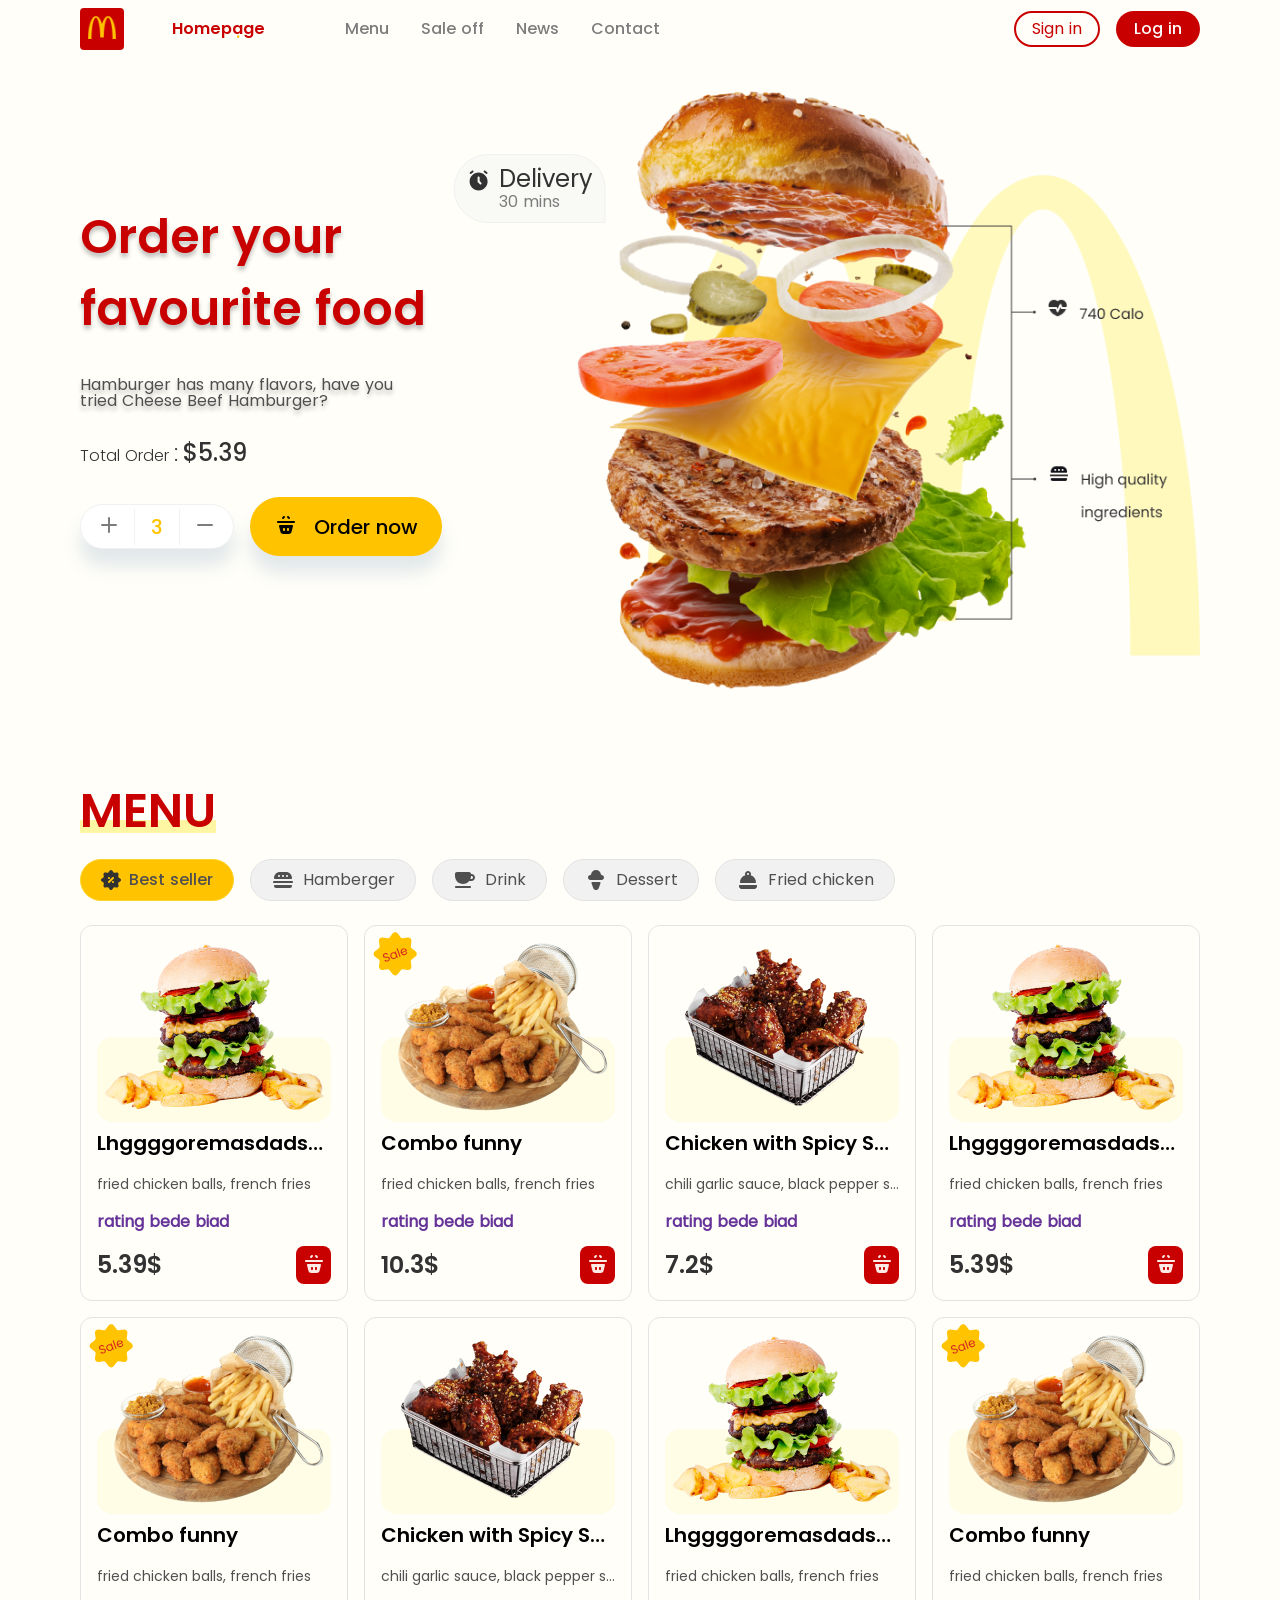
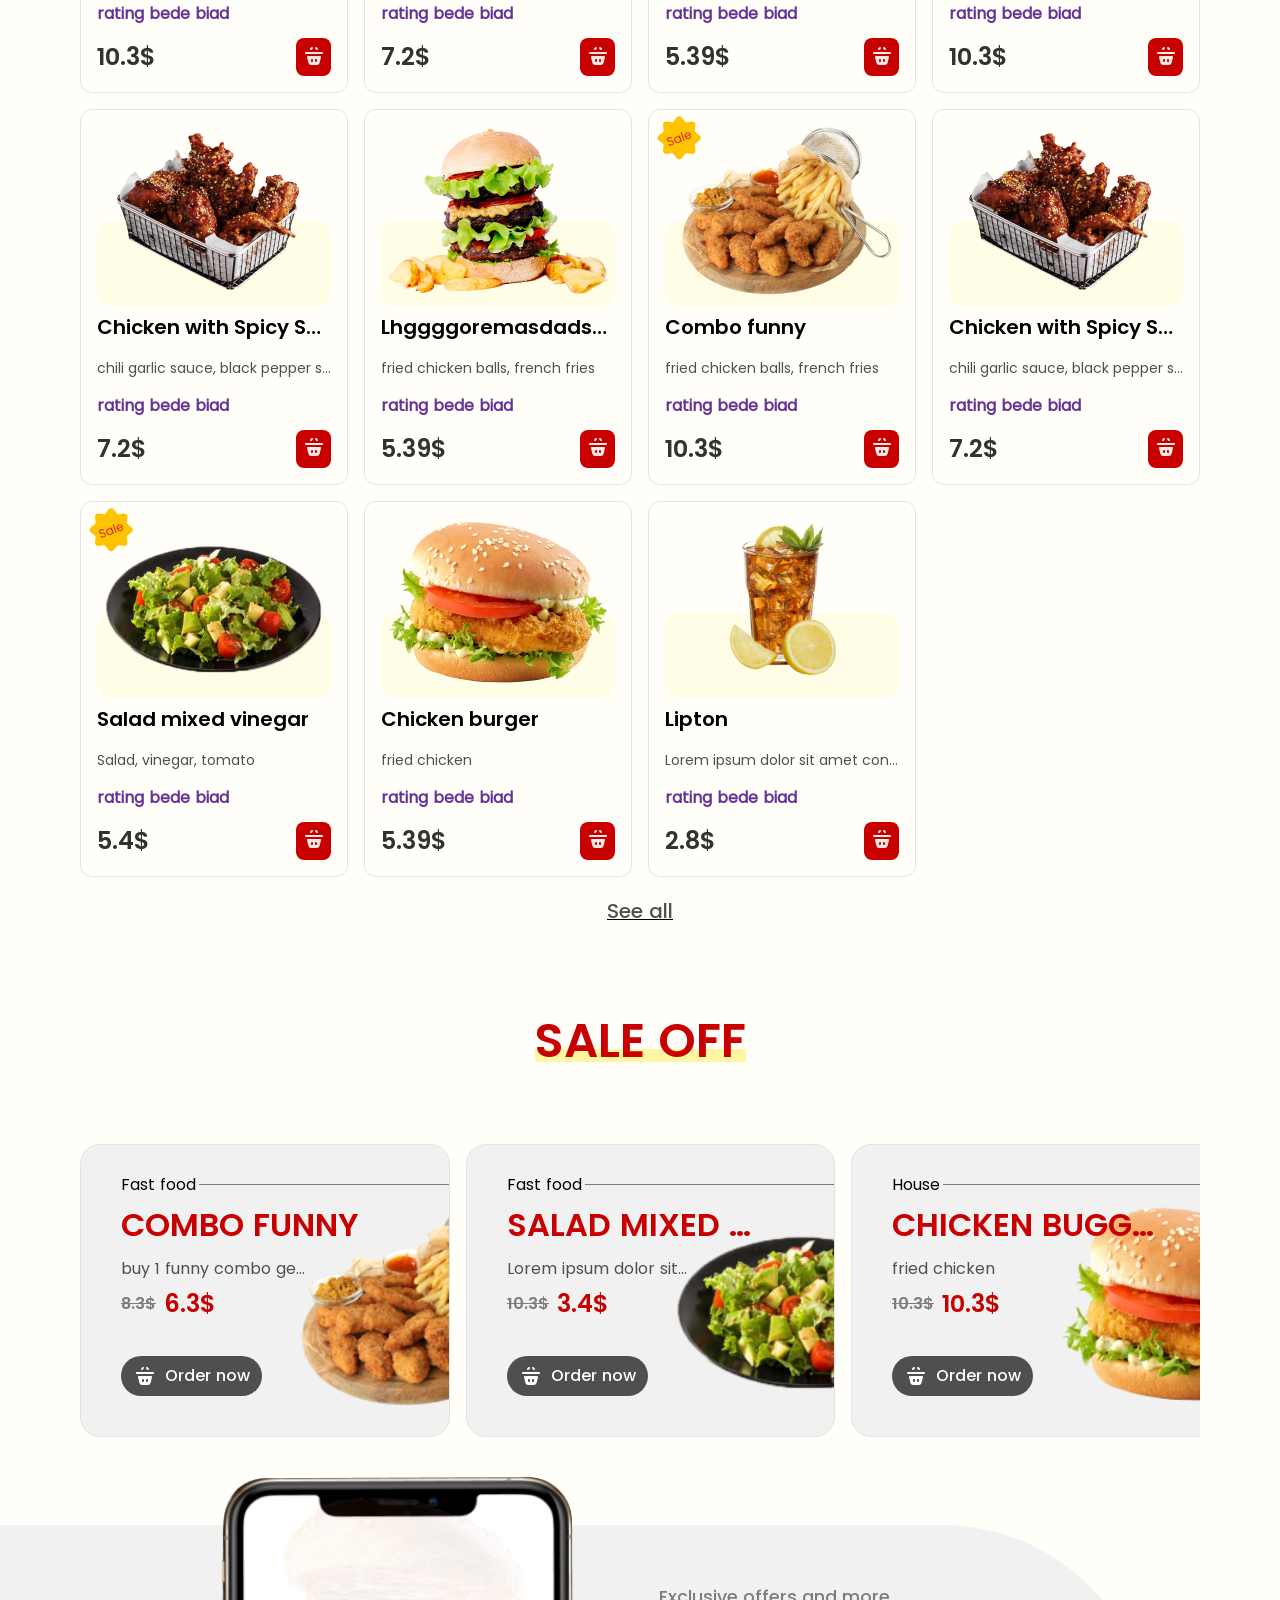
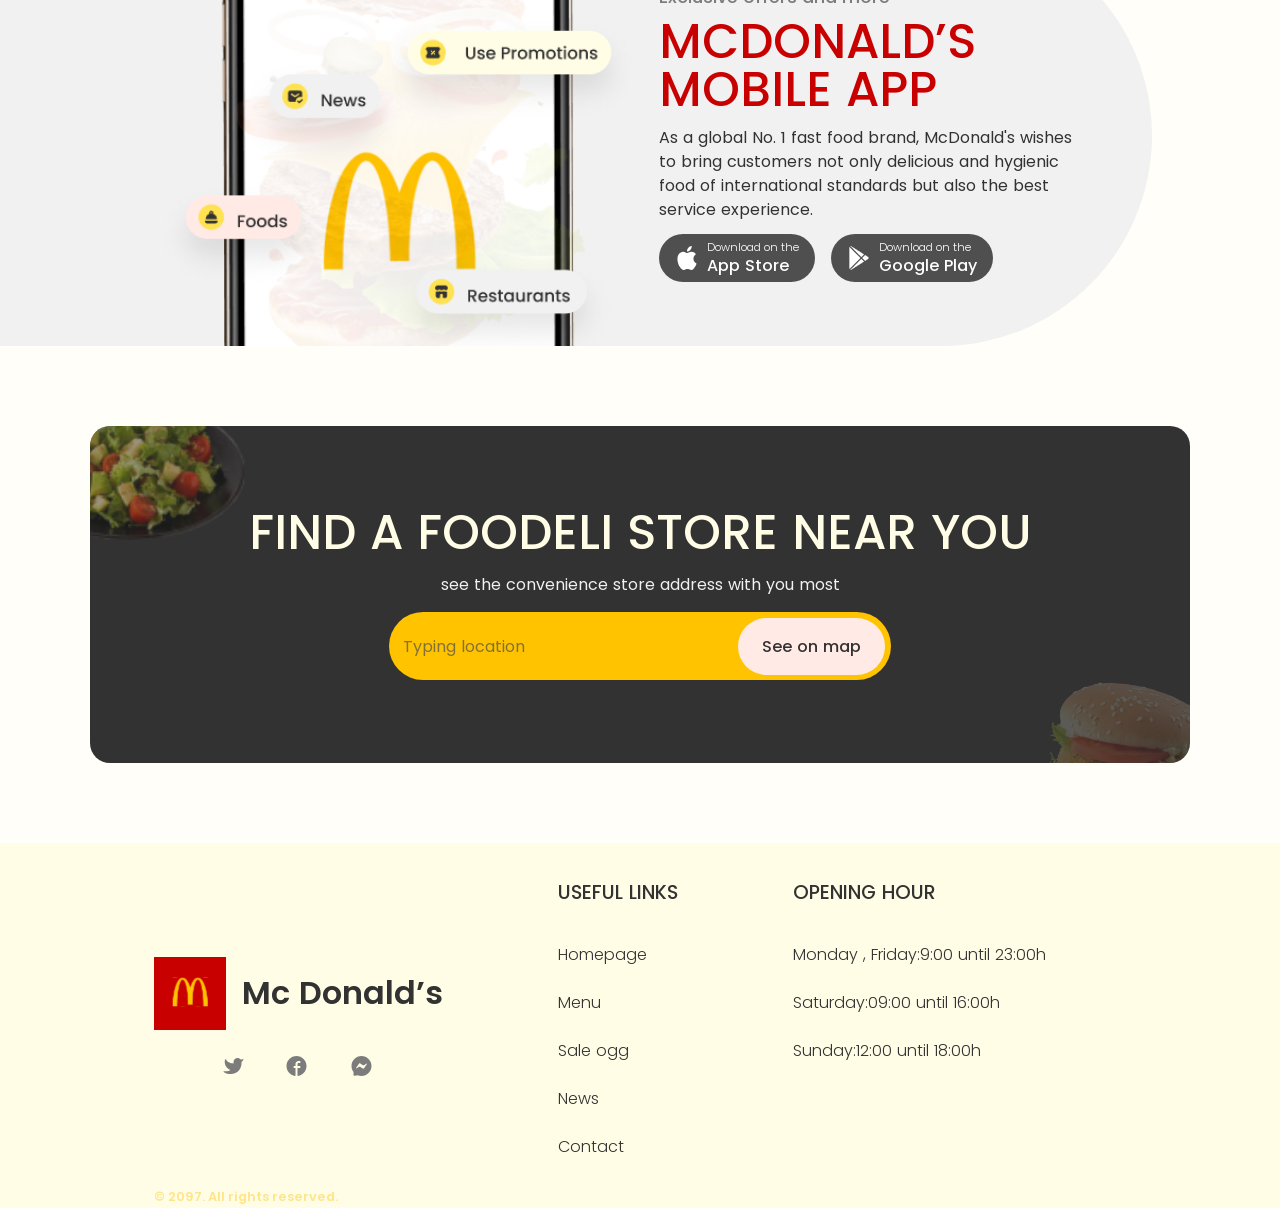
==== commit 4579cf65: "add res meniba" ====
--- a/index/index.html
+++ b/index/index.html
@@ -33,34 +33,36 @@
     <header>
         <section class="header_top">
             <div class="anim_Main-nav-btn__hover"></div>
-            <nav class="heaer__Mainnavbtn-container__macIcon">
-                <a href="#" class="header__MainmacIcon  header__Mainnavbtn-items"  >
-                    <svg width="28" height="23" viewBox="0 0 28 23" fill="none" xmlns="http://www.w3.org/2000/svg" xmlns:xlink="http://www.w3.org/1999/xlink">
-                        <rect width="28" height="23" fill="url(#pattern0_1_102)"/>
-                        <defs>
-                        <pattern id="pattern0_1_102" patternContentUnits="objectBoundingBox" width="1" height="1">
-                        <use xlink:href="#image0_1_102" transform="matrix(0.00198876 0 0 0.0022527 -0.295505 -0.056417)"/>
-                        </pattern>
-                        <image id="image0_1_102" width="800" height="500" preserveAspectRatio="none" xlink:href="[data-uri]"/>
-                        </defs>
-                    </svg>    
-                </a>
-            </nav>
-            <nav class="header__Mainnavbtn-Container header__GridItmes_top">
- 
-                <a href="#HOME_TITLE" class="header__Mainnavtext header__Mainnavbtn-items _CURRENT-PAGE">Homepage</a>
-                <a href="#MENU_TITLE" class="header__Mainnavtext header__Mainnavbtn-items">Menu</a>
-                <a href="#SALE_OFF" class="header__Mainnavtext header__Mainnavbtn-items">Sale off</a>
-                <a href="#NEWS" class="header__Mainnavtext header__Mainnavbtn-items">News</a>
-                <a href="#NAV_LINKS" class="header__Mainnavtext header__Mainnavbtn-items">Contact</a>
-            </nav>
-    
+            <div class="mac_mainnavlinkHeader_wrapper">
+                <nav class="heaer__Mainnavbtn-container__macIcon">
+                    <a href="#" class="header__MainmacIcon  header__Mainnavbtn-items"  >
+                        <svg width="28" height="23" viewBox="0 0 28 23" fill="none" xmlns="http://www.w3.org/2000/svg" xmlns:xlink="http://www.w3.org/1999/xlink">
+                            <rect width="28" height="23" fill="url(#pattern0_1_102)"/>
+                            <defs>
+                            <pattern id="pattern0_1_102" patternContentUnits="objectBoundingBox" width="1" height="1">
+                            <use xlink:href="#image0_1_102" transform="matrix(0.00198876 0 0 0.0022527 -0.295505 -0.056417)"/>
+                            </pattern>
+                            <image id="image0_1_102" width="800" height="500" preserveAspectRatio="none" xlink:href="[data-uri]"/>
+                            </defs>
+                        </svg>    
+                    </a>
+                </nav>
+                <nav class="header__Mainnavbtn-Container header__GridItmes_top">
+     
+                    <a href="#HOME_TITLE" class="header__Mainnavtext header__Mainnavbtn-items _CURRENT-PAGE">Homepage</a>
+                    <a href="#MENU_TITLE" class="header__Mainnavtext header__Mainnavbtn-items">Menu</a>
+                    <a href="#SALE_OFF" class="header__Mainnavtext header__Mainnavbtn-items">Sale off</a>
+                    <a href="#NEWS" class="header__Mainnavtext header__Mainnavbtn-items">News</a>
+                    <a href="#NAV_LINKS" class="header__Mainnavtext header__Mainnavbtn-items">Contact</a>
+                </nav>
+        
+            </div>
             <nav class="header__navbtn-Container header__GridItmes_top">
                 <a href="#" class="header__navbtn-items">Sign in</a>
                 <a href="#" class="header__navbtn-items">Log in</a>
             </nav>
 
-            <div class="header_top_menubarMobile-container">
+            <div class="header_top_menubarMobile-container" id="abc">
                 <svg id="ababs" width="35" height="35" viewBox="0 0 35 35" fill="none" xmlns="http://www.w3.org/2000/svg">
                     <path id="menu_path_1" fill-rule="evenodd" clip-rule="evenodd" d="M4.375 14.5833C4.375 9.75082 8.29251 5.83331 13.125 5.83331H21.875C26.7075 5.83331 30.625 9.75082 30.625 14.5833C30.625 15.3887 29.9721 16.0416 29.1667 16.0416H5.83333C5.02792 16.0416 4.375 15.3887 4.375 14.5833ZM13.125 11.6666C13.125 12.4721 12.4721 13.125 11.6667 13.125C10.8613 13.125 10.2083 12.4721 10.2083 11.6666C10.2083 10.8612 10.8613 10.2083 11.6667 10.2083C12.4721 10.2083 13.125 10.8612 13.125 11.6666ZM17.5 13.125C18.3054 13.125 18.9583 12.4721 18.9583 11.6666C18.9583 10.8612 18.3054 10.2083 17.5 10.2083C16.6946 10.2083 16.0417 10.8612 16.0417 11.6666C16.0417 12.4721 16.6946 13.125 17.5 13.125ZM24.7917 11.6666C24.7917 12.4721 24.1388 13.125 23.3333 13.125C22.5279 13.125 21.875 12.4721 21.875 11.6666C21.875 10.8612 22.5279 10.2083 23.3333 10.2083C24.1388 10.2083 24.7917 10.8612 24.7917 11.6666Z" fill="#504F4F"/>
                     
--- a/styles/Basic_Styles/HeaderStyle.css
+++ b/styles/Basic_Styles/HeaderStyle.css
@@ -5,7 +5,7 @@
 .header_top{
     position: relative;
     justify-content: space-between;
-    grid-template-areas: "mac_header main-nav nav-btn";
+    grid-template-areas: "wrapper_nav_h nav-btn";
     grid-template-rows: auto;
     display: grid;
     padding:var(--container-padding);
@@ -29,6 +29,12 @@
     align-items: center;
 }
 
+.mac_mainnavlinkHeader_wrapper{
+    display: grid;
+    grid-area: wrapper_nav_h;
+    justify-content: start;
+    grid-template-areas: "mac_header main-nav"
+}
 
 /* ediiit .header__GridItmes{
 
--- a/styles/Responsice_Styles/RES_Header.css
+++ b/styles/Responsice_Styles/RES_Header.css
@@ -30,6 +30,7 @@
 
 }
 
+
     
 }
 
@@ -50,15 +51,23 @@
 /*Menu Bar*/
 @media  screen and (max-width: 870px) {
     .header_top{
-        grid-template-areas: "mac_header nav-btn mobile_menu";
-    }
+        grid-template-areas: "wrapper_nav_h nav-btn mobile_menu";
+    }
+    
+    .mac_mainnavlinkHeader_wrapper{
+        z-index: 9999;
+    grid-template-areas: "mac_header";
+    
+    }
+
+
     .header__Mainnavbtn-Container{
         grid-column-gap: 0rem;
     }
 
     .header__Mainnavbtn-Container{
-        /*display: none;
-        */grid-auto-flow: row;
+        /* display: none;*/
+        grid-auto-flow: row;
         position: fixed;
         left: 0;
         top: 0;
@@ -70,7 +79,7 @@
         grid-area: main-nav;
         justify-content: start;
         align-content: start;
-        width: 60%;
+        width: 60vw;
         z-index: 99999;
         height: 100vh ;
         overflow-y: auto;
@@ -94,9 +103,28 @@
         text-decoration: none;
         width: fit-content;
         margin: 0 0;
-        color: var(--white_text_color);
-    }
-    
+        color: blueviolet;
+    }
+
+    
+    .header__Mainnavtext:hover::first-letter{
+        color: var(--Yellow_theme_color);
+    }
+    /* body > *:not(header){
+            filter: blur(5px) ;
+            -webkit-filter: blur(5px) ;
+}
+
+header > *:not(.header_top){
+    filter: blur(5px) ;
+    -webkit-filter: blur(5px) ;
+}
+
+.header_top > *:not(.header_top_menubarMobile-container){
+    filter: blur(5px) ;
+    -webkit-filter: blur(5px) ;
+}
+     */
     ._CURRENT-PAGE{
         font-family: "Poppins_SemiB";
         color: var(--Red_theme_color);
@@ -257,6 +285,16 @@
     
     .delivery_absloute-Container{
         display: none;
+    
+    }
+
+    .header__Mainnavtext{
+        font-size: 1.5rem;
+  
+    }
+    .header__Mainnavbtn-Container{
+        width: 70vw;
+
 }
     
 
@@ -285,10 +323,15 @@
         padding: 0.5rem 1rem;
     }
 
-
-
-}
-
-
-
-
+    .header__Mainnavtext{
+        font-size: 1rem;
+    }
+
+
+
+
+}
+
+
+
+
--- a/styles/Trans_Anim_Styles/TransAndAnim_HEADER.css
+++ b/styles/Trans_Anim_Styles/TransAndAnim_HEADER.css
@@ -319,4 +319,12 @@
         -ms-transform: translateX(-105%);
         -o-transform: translateX(-105%);
 }
+}
+
+body > *:not(header) , header > *:not(.header_top) ,.header_top > *:not(.header_top_menubarMobile-container):not(.header__Mainnavbtn-Container){
+    transition: filter 500ms ease 10ms;
+    -webkit-transition: filter 500ms ease 10ms;
+    -moz-transition: filter 500ms ease 10ms;
+    -ms-transition: filter 500ms ease 10ms;
+    -o-transition: filter 500ms ease 10ms;
 }
